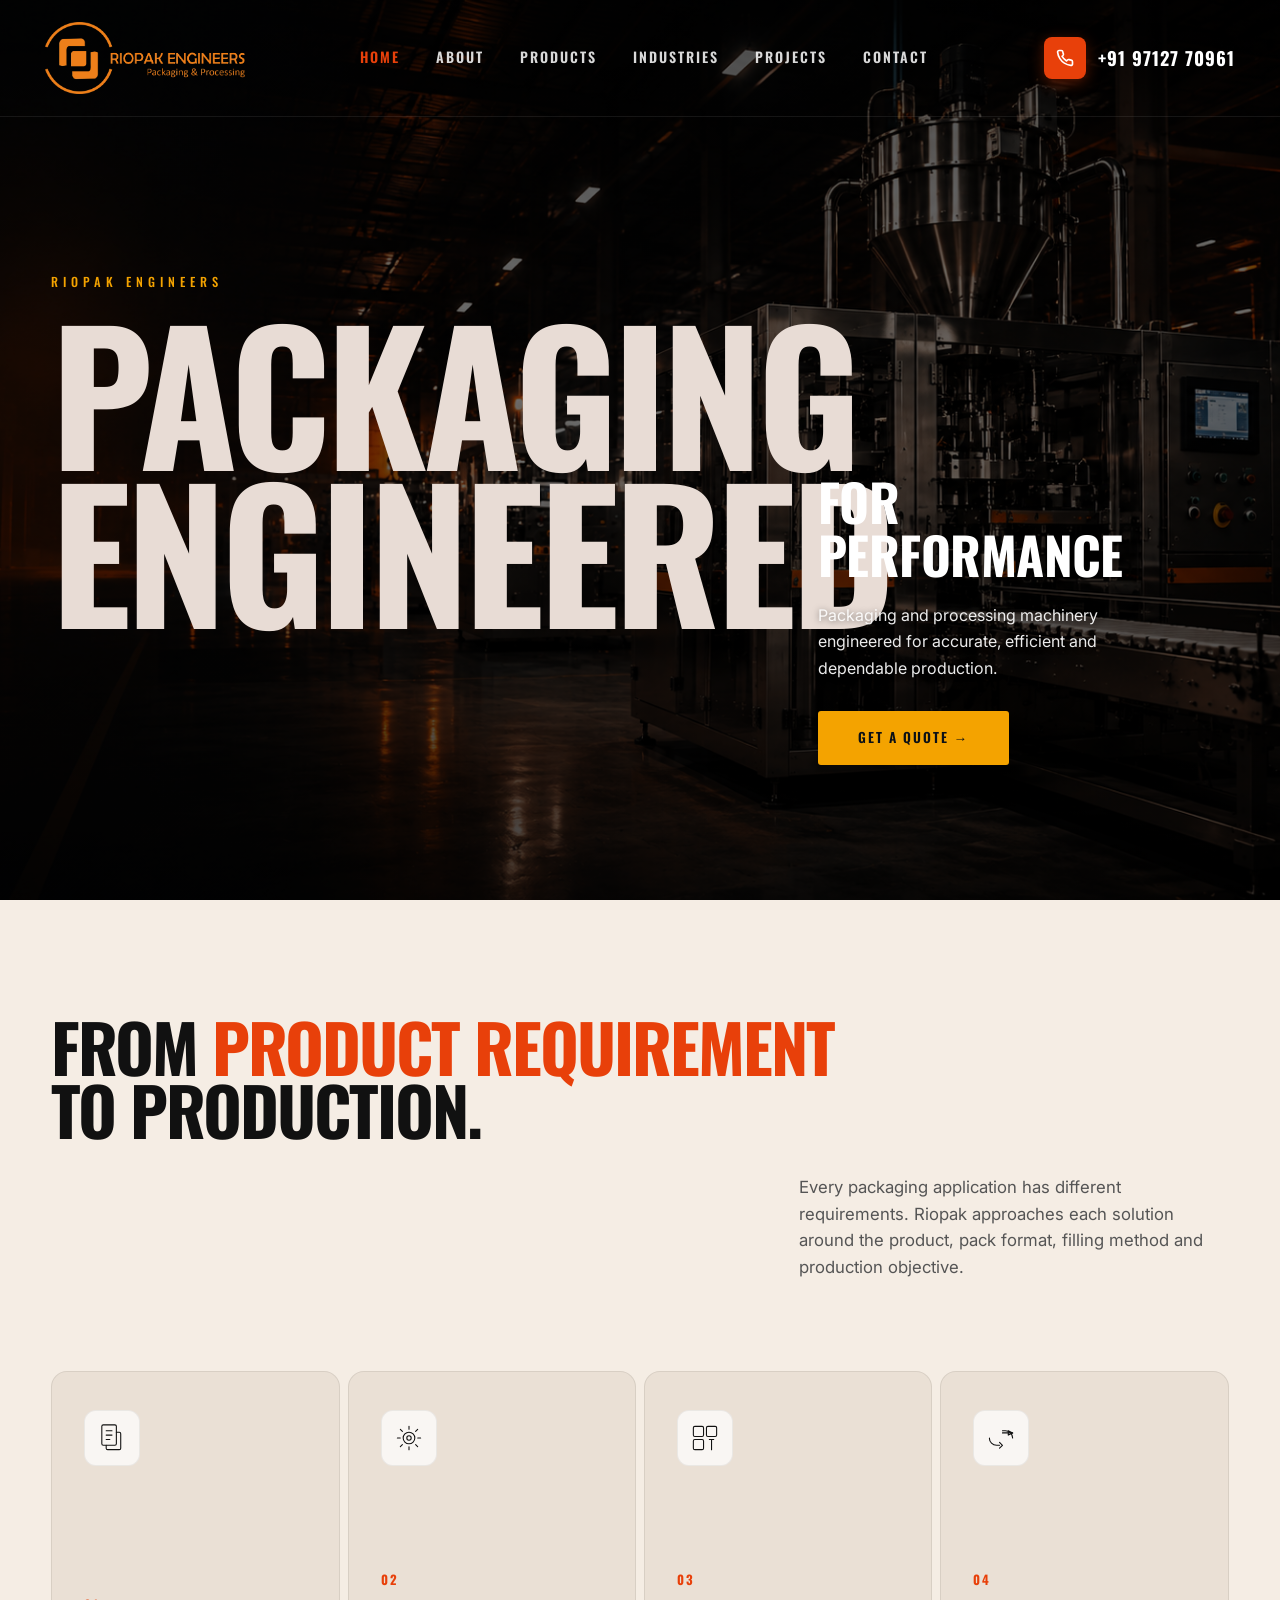
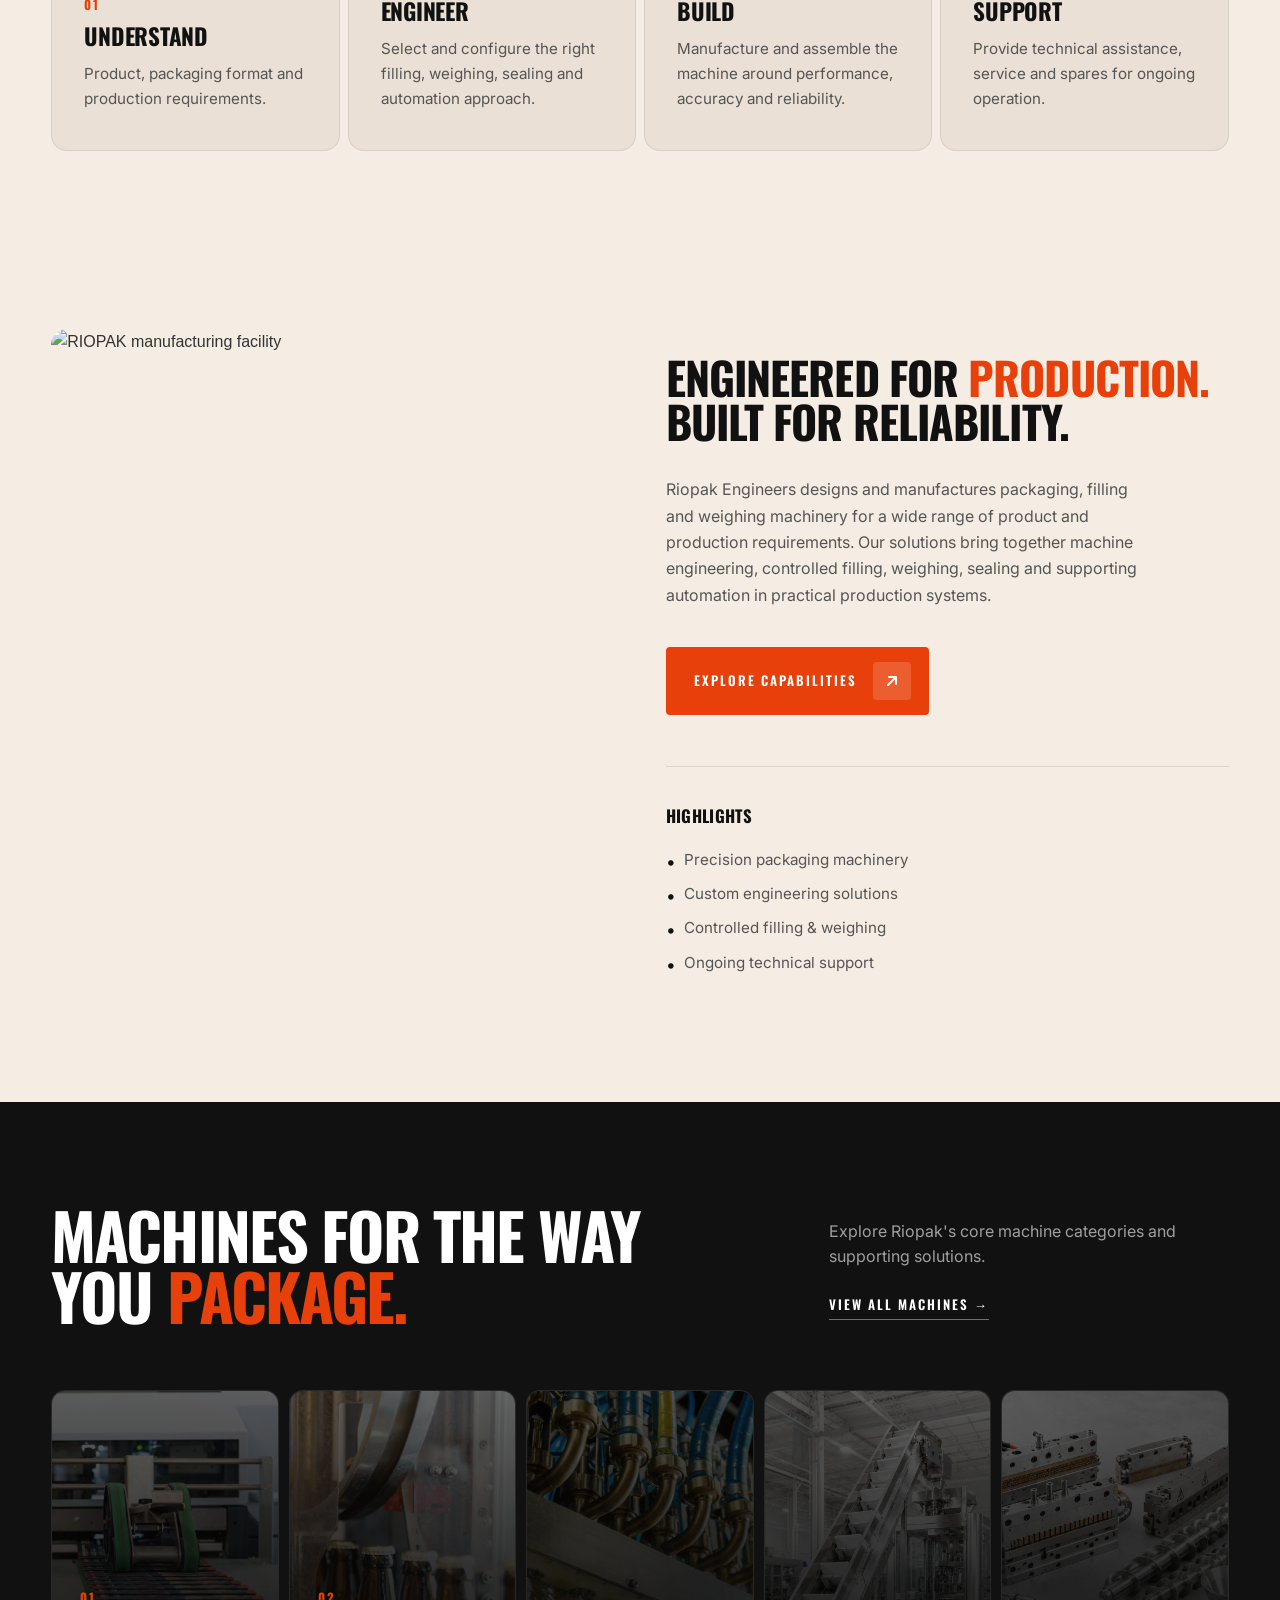
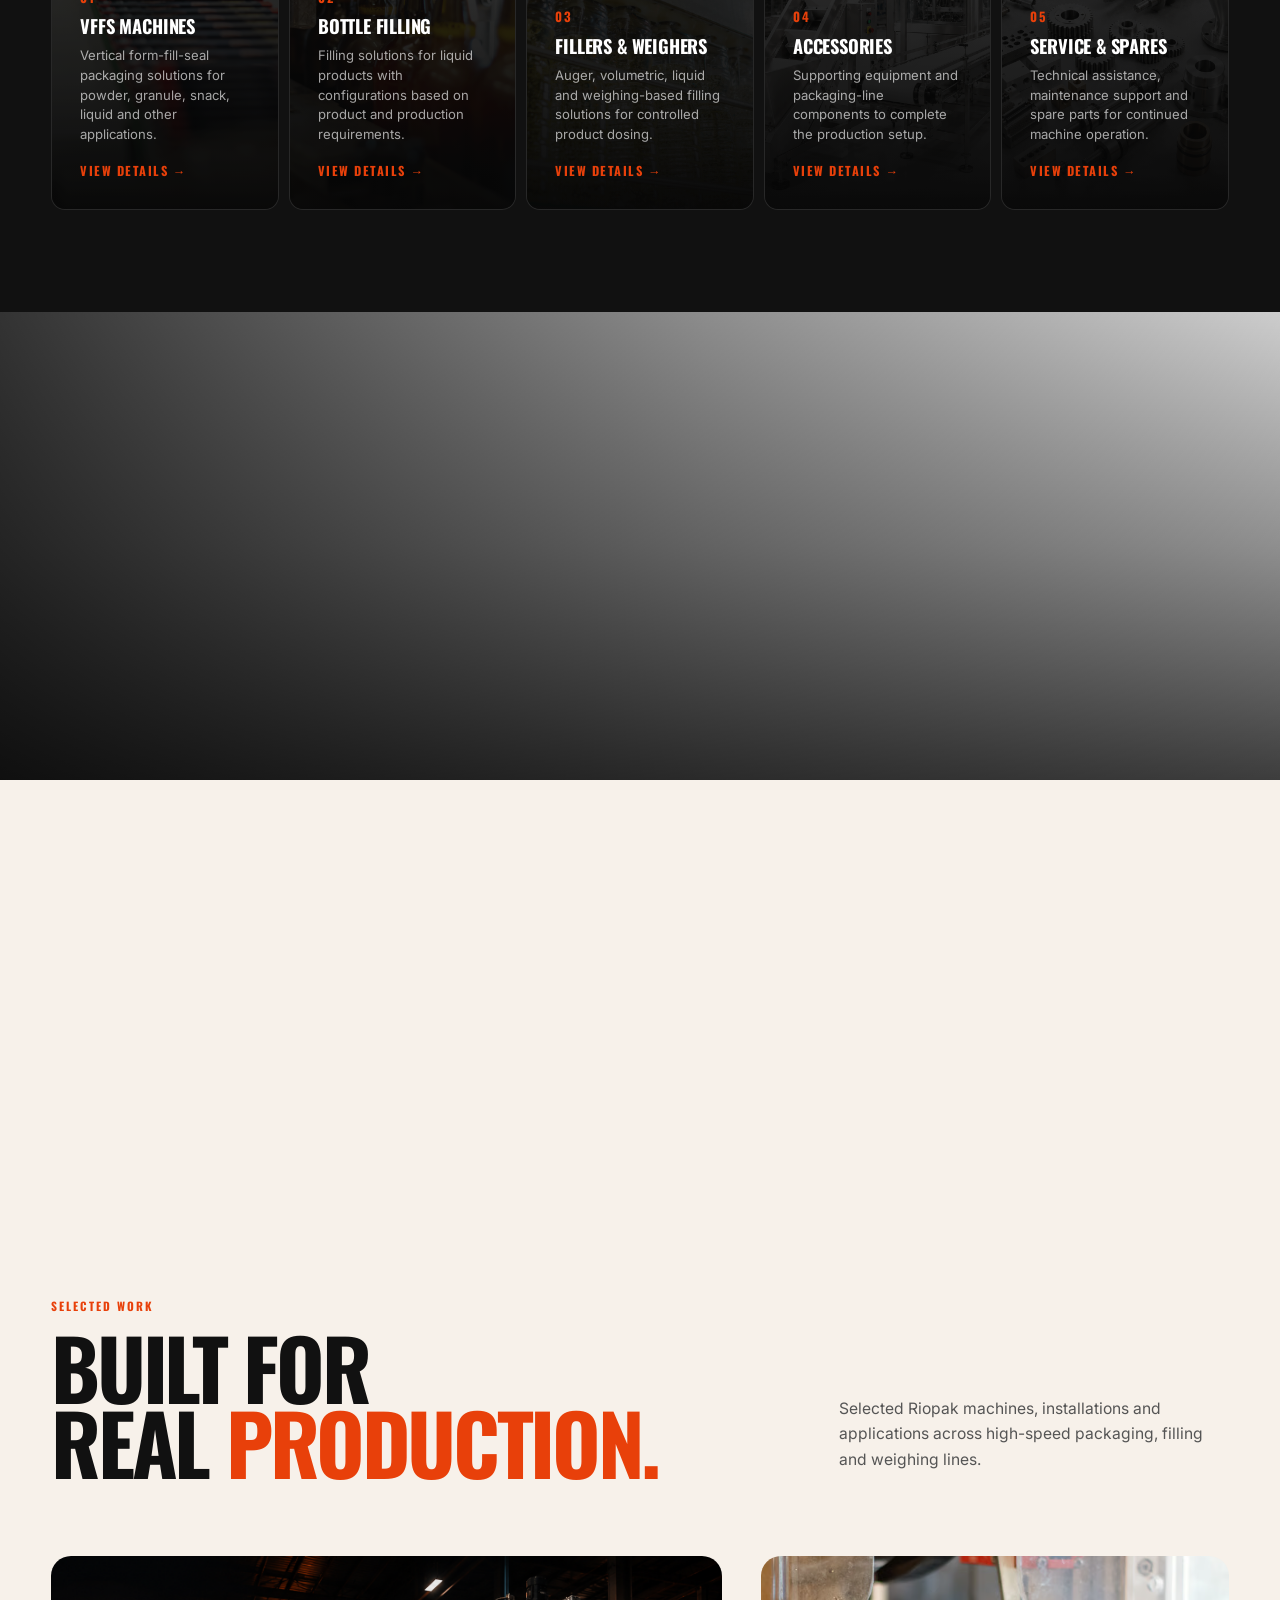
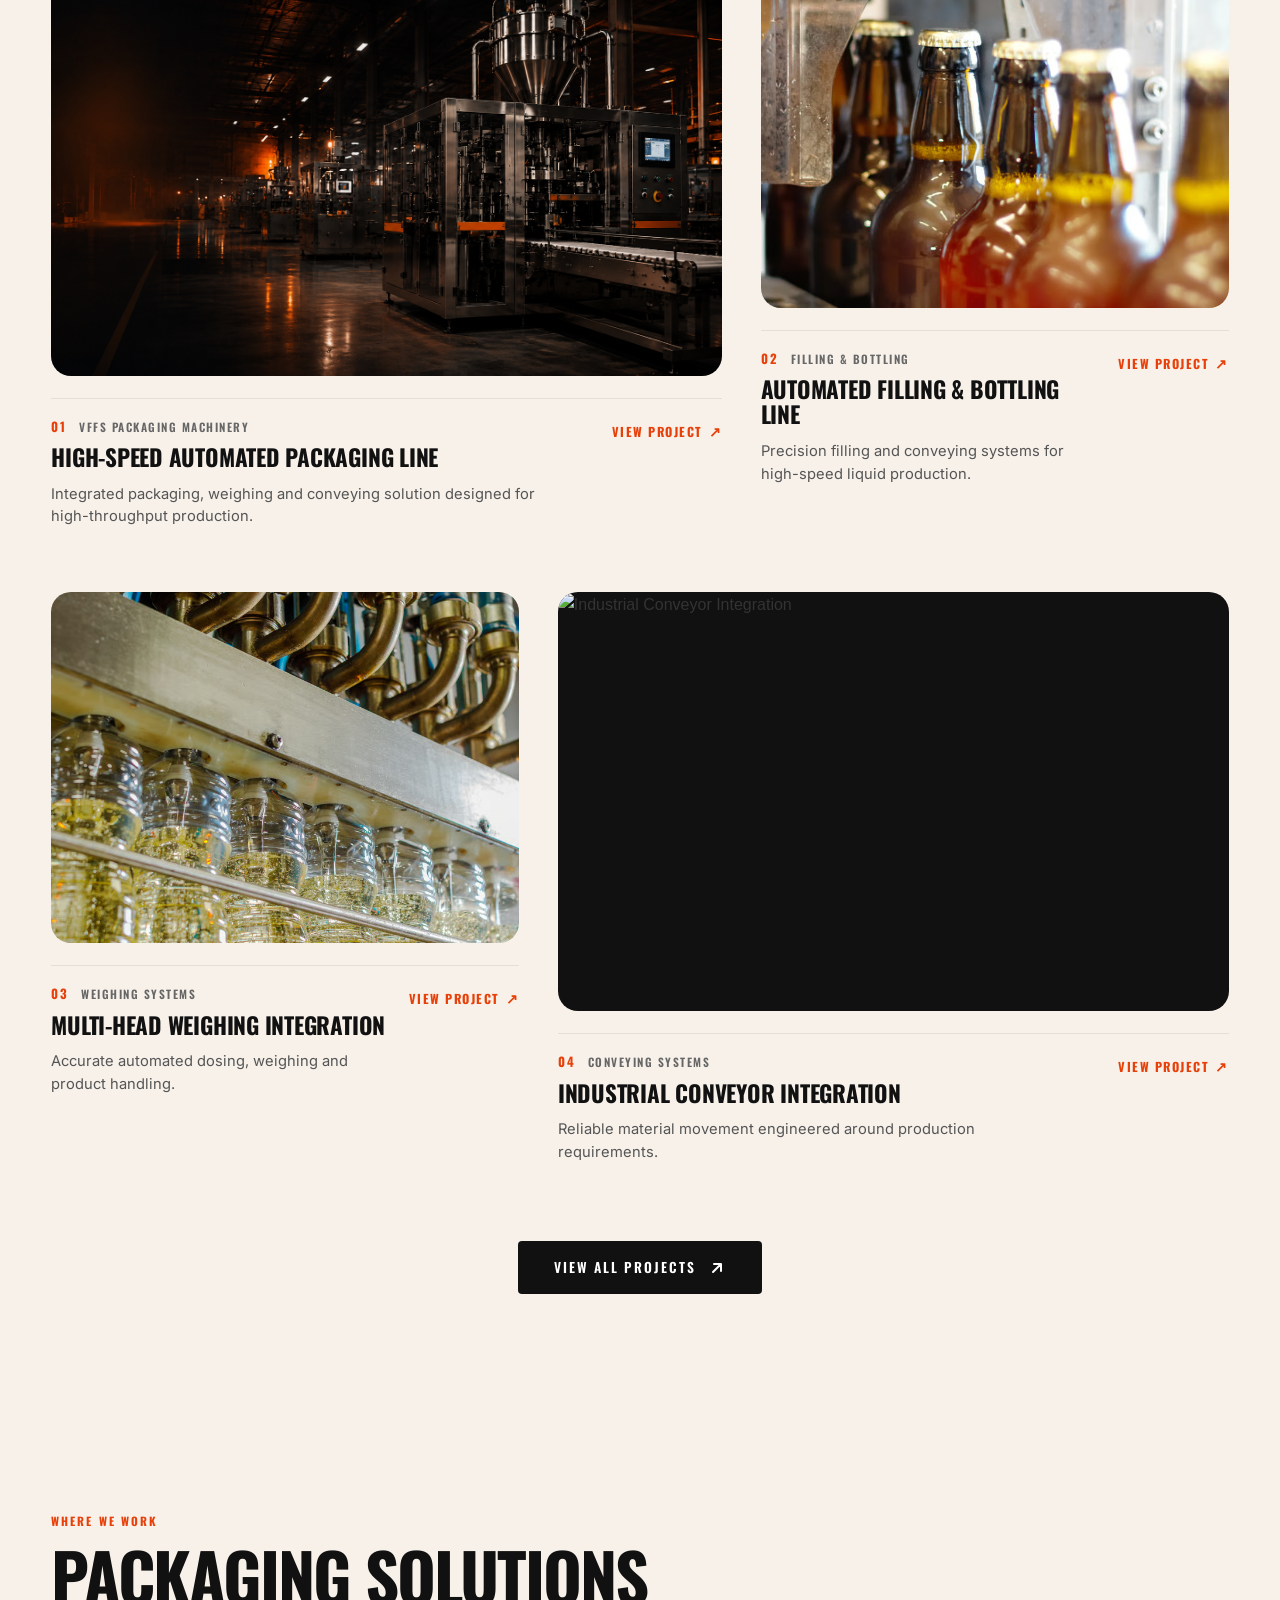
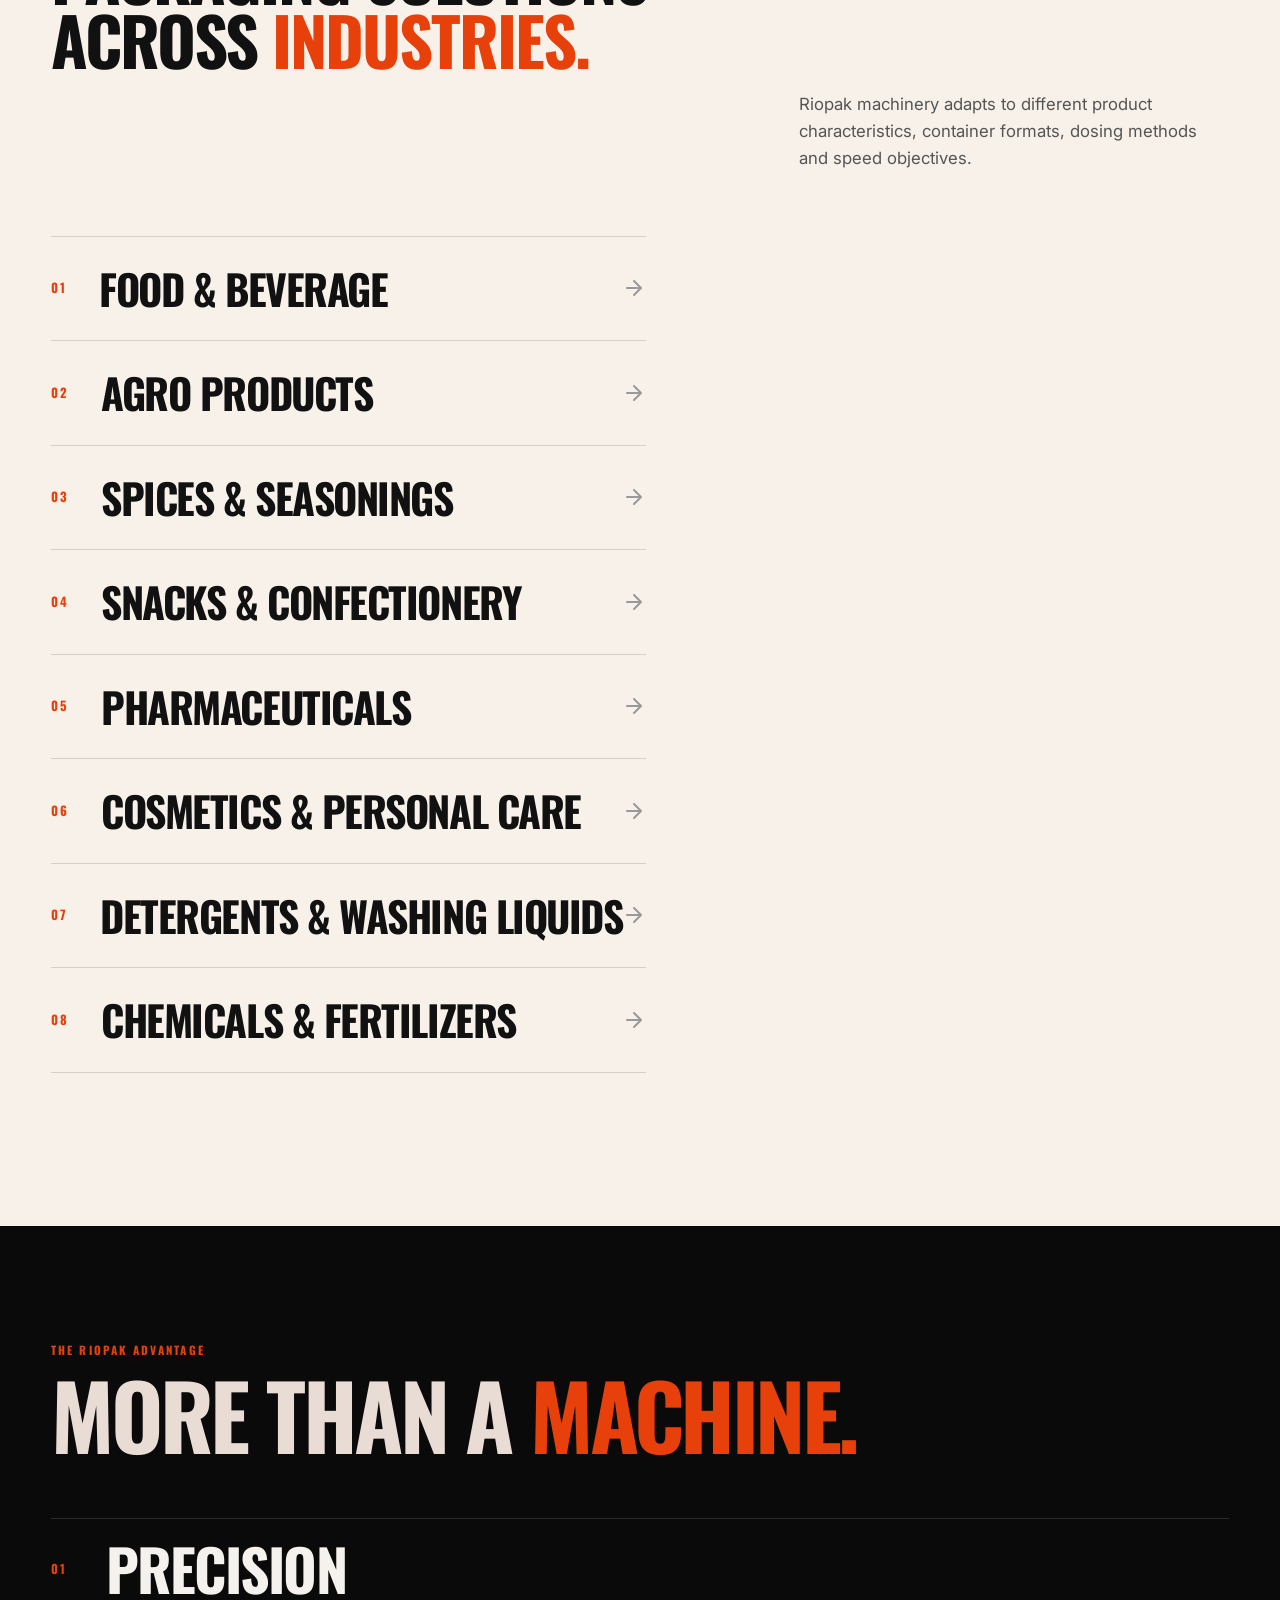
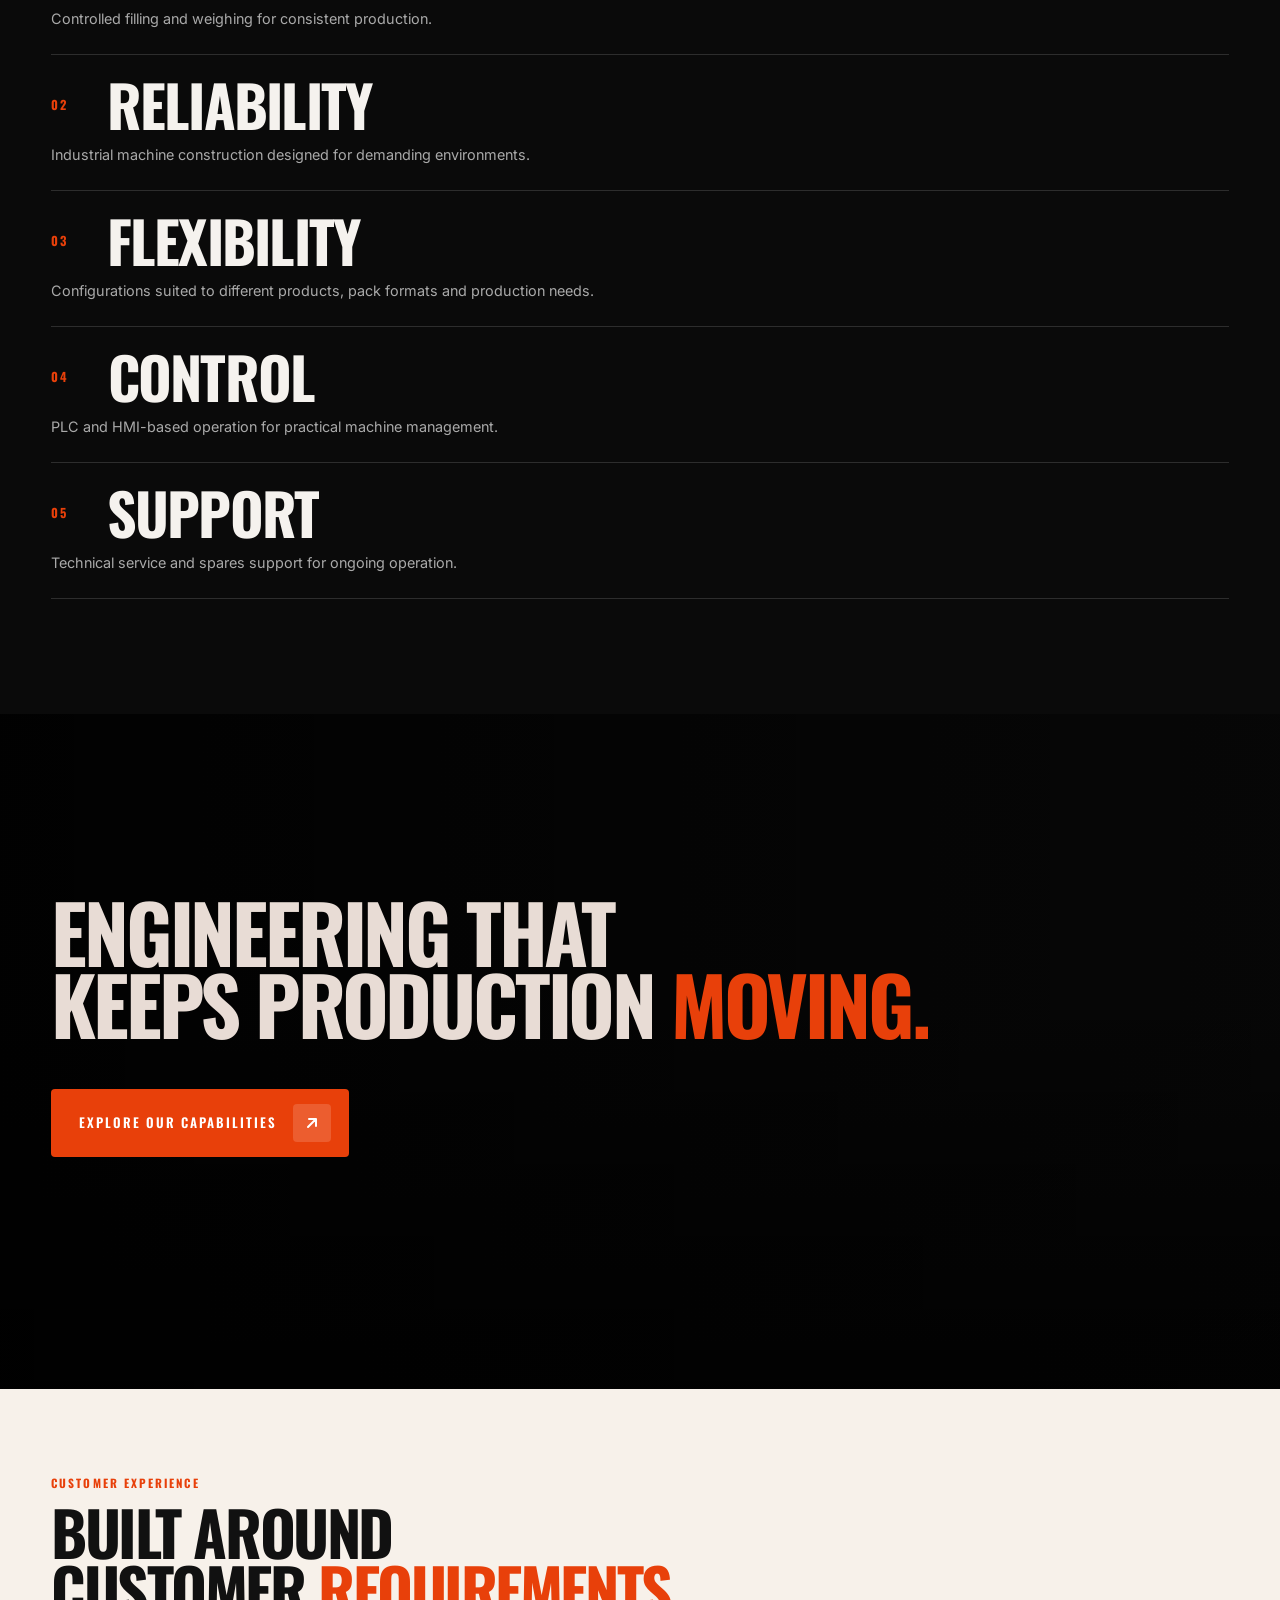
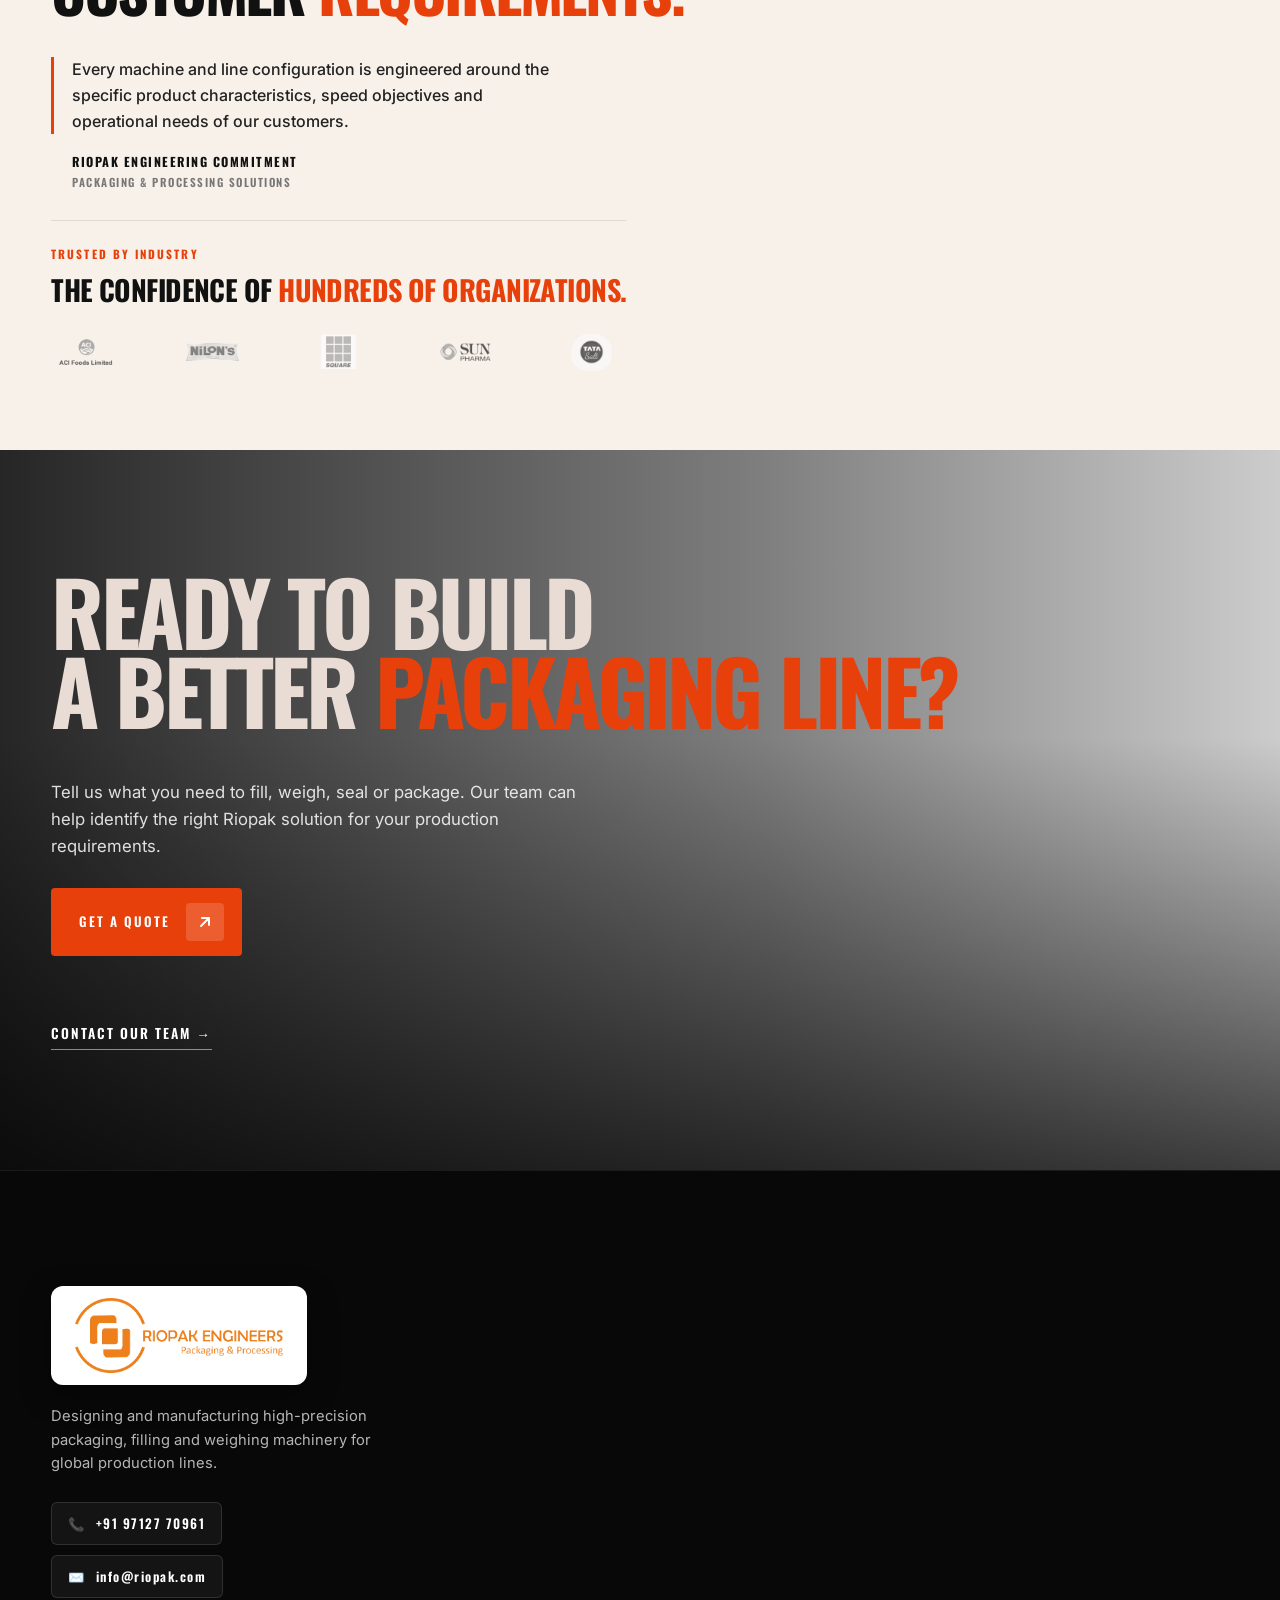
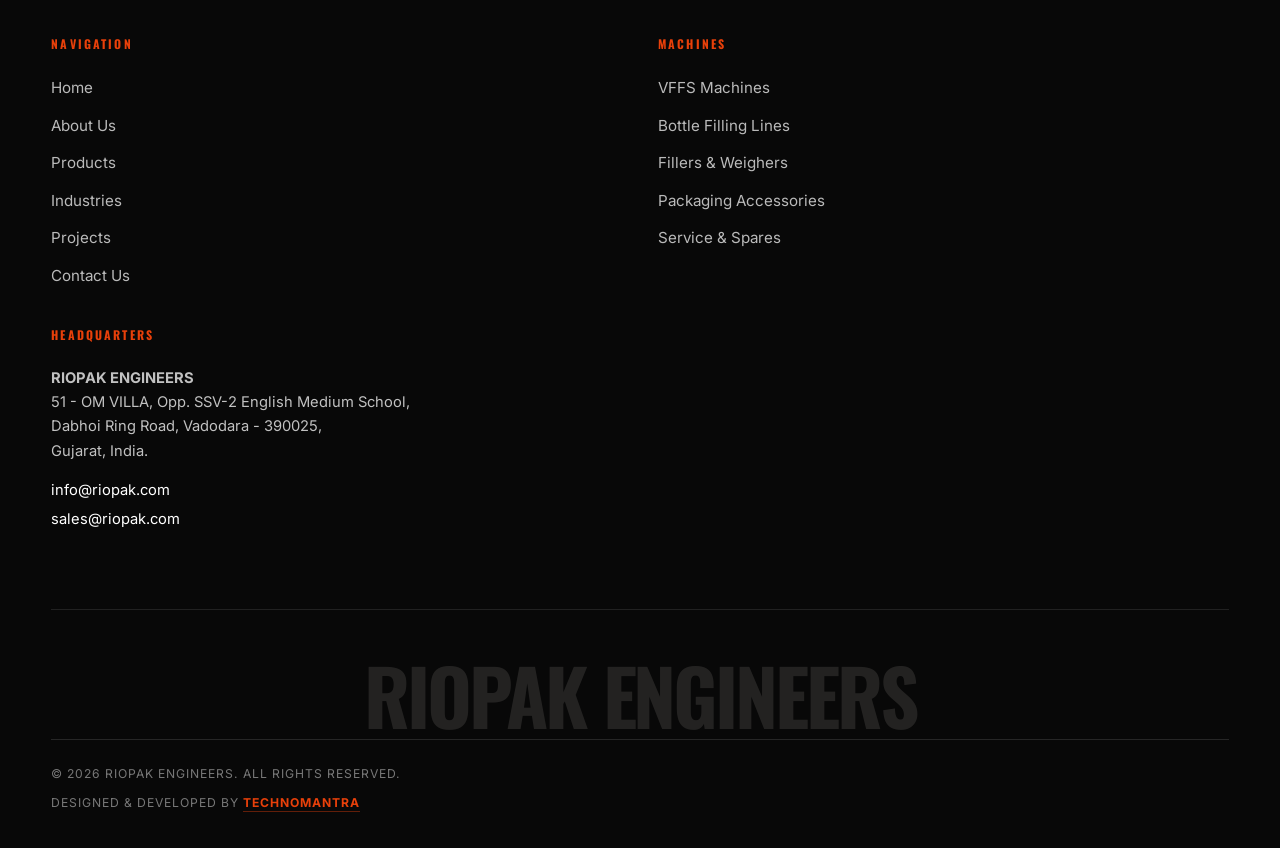
==== index.html @ cdbd28e4 "Redesign Section 11 into a compact 2-column editorial layout (Left: Headline, Right: Statement + Tru" ====
<!DOCTYPE html>
<html lang="en">
<head>
  <meta charset="UTF-8">
  <meta name="viewport" content="width=device-width, initial-scale=1.0">
  <title>Riopak Engineers | Packaging & Processing Machinery</title>
  <meta name="description" content="Riopak Engineers designs and manufactures packaging, filling and weighing machinery for accurate, efficient and reliable production across food, pharma, agro and industrial applications.">
  <link rel="icon" href="assets/logos/RIOPAK-ENGINEERS-LOGO.webp" type="image/webp">
  <link rel="preconnect" href="https://fonts.googleapis.com">
  <link rel="preconnect" href="https://fonts.gstatic.com" crossorigin>
  <link href="https://fonts.googleapis.com/css2?family=Oswald:wght@400;500;600;700&family=Inter:wght@400;500;600&display=swap" rel="stylesheet">
  <link rel="stylesheet" href="css/style.css">
  <link rel="stylesheet" href="css/animations.css">
  <link rel="stylesheet" href="css/responsive.css">
</head>
<body>

  <!-- Header -->
  <header class="site-header" id="siteHeader">
    <div class="header-container-fab">
      <a href="index.html" class="brand-fab">
        <img src="assets/logos/RIOPAK-ENGINEERS-LOGO.webp" alt="RIOPAK Engineers Logo" class="brand-logo-fab">
      </a>
      <nav class="main-nav-fab" id="mainNav" aria-label="Primary navigation">
        <ul>
          <li><a href="index.html" class="active">HOME</a></li>
          <li><a href="pages/about.html">ABOUT</a></li>
          <li><a href="pages/products.html">PRODUCTS</a></li>
          <li><a href="pages/industries.html">INDUSTRIES</a></li>
          <li><a href="pages/projects.html">PROJECTS</a></li>
          <li><a href="pages/contact.html">CONTACT</a></li>
        </ul>
      </nav>
      <div class="header-phone-fab">
        <a href="tel:+919712770961" class="phone-badge-link">
          <span class="phone-icon-box">
            <svg width="18" height="18" viewBox="0 0 24 24" fill="none" stroke="currentColor" stroke-width="2.2" stroke-linecap="round" stroke-linejoin="round"><path d="M22 16.92v3a2 2 0 0 1-2.18 2 19.79 19.79 0 0 1-8.63-3.07 19.5 19.5 0 0 1-6-6 19.79 19.79 0 0 1-3.07-8.67A2 2 0 0 1 4.11 2h3a2 2 0 0 1 2 1.72 12.84 12.84 0 0 0 .7 2.81 2 2 0 0 1-.45 2.11L8.09 9.91a16 16 0 0 0 6 6l1.27-1.27a2 2 0 0 1 2.11-.45 12.84 12.84 0 0 0 2.81.7A2 2 0 0 1 22 16.92z"/></svg>
          </span>
          <span class="phone-number-text">+91 97127 70961</span>
        </a>
      </div>
      <button class="nav-toggle" id="navToggle" aria-label="Toggle menu" aria-expanded="false">
        <span></span><span></span><span></span>
      </button>
    </div>
  </header>

  <!-- 01 — HERO -->
  <section class="hero" id="home">
    <div class="hero-bg" style="background-image: url('assets/images/hero/hero-section.png');"></div>
    <div class="hero-overlay"></div>
    <div class="hero-inner">
      <!-- Small label -->
      <span class="hero-label hero-anim" data-hero-delay="0">RIOPAK ENGINEERS</span>
      <!-- Giant heading -->
      <h1 class="hero-giant hero-anim" data-hero-delay="1">
        <span class="hero-giant-line">PACKAGING</span>
        <span class="hero-giant-line">ENGINEERED</span>
      </h1>
      <!-- Right-side secondary content block -->
      <div class="hero-secondary hero-anim" data-hero-delay="2">
        <h2 class="hero-secondary-heading">FOR<br>PERFORMANCE</h2>
        <p class="hero-secondary-text">Packaging and processing machinery engineered for accurate, efficient and dependable production.</p>
        <a href="pages/contact.html" class="btn btn-hero-cta">Get a Quote →</a>
      </div>
    </div>
  </section>

  <!-- 02 — PROCESS / HOW WE WORK -->
  <section class="process-section" id="process">
    <div class="process-container">
      <div class="process-head-row">
        <div class="process-head-left">
          <h2 class="process-heading reveal">FROM <span class="text-accent">PRODUCT REQUIREMENT</span><br>TO PRODUCTION.</h2>
        </div>
        <div class="process-head-right">
          <p class="process-subtitle reveal delay-1">Every packaging application has different requirements. Riopak approaches each solution around the product, pack format, filling method and production objective.</p>
        </div>
      </div>
      <div class="process-grid">
        <div class="process-card reveal">
          <div class="process-card-icon">
            <div class="process-card-icon-badge">
              <svg width="32" height="32" viewBox="0 0 44 44" fill="none" stroke="currentColor" stroke-width="1.8" stroke-linecap="round" stroke-linejoin="round"><rect x="8" y="4" width="20" height="28" rx="2"/><path d="M14 12h8M14 18h8M14 24h5"/><path d="M28 14h4a2 2 0 0 1 2 2v20a2 2 0 0 1-2 2H16a2 2 0 0 1-2-2v-4"/></svg>
            </div>
          </div>
          <div class="process-card-body">
            <span class="step-number">01</span>
            <h3>UNDERSTAND</h3>
            <p>Product, packaging format and production requirements.</p>
          </div>
        </div>
        <div class="process-card reveal delay-1">
          <div class="process-card-icon">
            <div class="process-card-icon-badge">
              <svg width="32" height="32" viewBox="0 0 44 44" fill="none" stroke="currentColor" stroke-width="1.8" stroke-linecap="round" stroke-linejoin="round"><path d="M22 6v4M22 34v4M6 22h4M34 22h4"/><circle cx="22" cy="22" r="8"/><circle cx="22" cy="22" r="3"/><path d="M10.1 10.1l2.8 2.8M31.1 31.1l2.8 2.8M10.1 33.9l2.8-2.8M31.1 12.9l2.8-2.8"/></svg>
            </div>
          </div>
          <div class="process-card-body">
            <span class="step-number">02</span>
            <h3>ENGINEER</h3>
            <p>Select and configure the right filling, weighing, sealing and automation approach.</p>
          </div>
        </div>
        <div class="process-card reveal delay-2">
          <div class="process-card-icon">
            <div class="process-card-icon-badge">
              <svg width="32" height="32" viewBox="0 0 44 44" fill="none" stroke="currentColor" stroke-width="1.8" stroke-linecap="round" stroke-linejoin="round"><rect x="6" y="6" width="14" height="14" rx="2"/><rect x="24" y="6" width="14" height="14" rx="2"/><rect x="6" y="24" width="14" height="14" rx="2"/><path d="M28 24h6M31 24v14"/></svg>
            </div>
          </div>
          <div class="process-card-body">
            <span class="step-number">03</span>
            <h3>BUILD</h3>
            <p>Manufacture and assemble the machine around performance, accuracy and reliability.</p>
          </div>
        </div>
        <div class="process-card reveal delay-3">
          <div class="process-card-icon">
            <div class="process-card-icon-badge">
              <svg width="32" height="32" viewBox="0 0 44 44" fill="none" stroke="currentColor" stroke-width="1.8" stroke-linecap="round" stroke-linejoin="round"><path d="M32 18l6-3-6-3v6z"/><path d="M38 15H24"/><path d="M6 22a10 10 0 0 0 10 10h4"/><path d="M20 36l4-4-4-4"/><path d="M38 22a10 10 0 0 0-10-10h-4"/></svg>
            </div>
          </div>
          <div class="process-card-body">
            <span class="step-number">04</span>
            <h3>SUPPORT</h3>
            <p>Provide technical assistance, service and spares for ongoing operation.</p>
          </div>
        </div>
      </div>
    </div>
  </section>

  <!-- 03 — ABOUT / CAPABILITY -->
  <section class="about-section" id="about">
    <div class="about-container">
      <div class="about-grid-fab">
        <div class="about-media-fab reveal">
          <img src="assets/images/about/about-main.jpg" alt="RIOPAK manufacturing facility" loading="lazy">
        </div>
        <div class="about-content-fab">
          <h2 class="about-heading reveal">ENGINEERED FOR <span class="text-accent">PRODUCTION.</span><br>BUILT FOR RELIABILITY.</h2>
          <p class="about-text reveal delay-1">Riopak Engineers designs and manufactures packaging, filling and weighing machinery for a wide range of product and production requirements. Our solutions bring together machine engineering, controlled filling, weighing, sealing and supporting automation in practical production systems.</p>
          <a href="pages/about.html" class="btn-fab-cta reveal delay-2">
            EXPLORE CAPABILITIES
            <span class="btn-fab-arrow">
              <svg width="18" height="18" viewBox="0 0 18 18" fill="none" stroke="currentColor" stroke-width="2" stroke-linecap="round" stroke-linejoin="round"><path d="M5 13L13 5M13 5H6M13 5v7"/></svg>
            </span>
          </a>
          <div class="about-highlights reveal delay-3">
            <h4 class="highlights-label">HIGHLIGHTS</h4>
            <ul class="highlights-list">
              <li>Precision packaging machinery</li>
              <li>Custom engineering solutions</li>
              <li>Controlled filling & weighing</li>
              <li>Ongoing technical support</li>
            </ul>
          </div>
        </div>
      </div>
    </div>
  </section>

  <!-- 04 — PRODUCT / SERVICES GRID -->
  <section class="products-section" id="products">
    <div class="products-container">
      <div class="products-head-row">
        <div class="products-head-left">
          <h2 class="products-heading reveal">MACHINES FOR THE WAY<br>YOU <span class="text-accent-light">PACKAGE.</span></h2>
        </div>
        <div class="products-head-right">
          <p class="products-subtitle reveal delay-1">Explore Riopak's core machine categories and supporting solutions.</p>
          <a href="pages/products.html" class="btn-products-all reveal delay-2">VIEW ALL MACHINES →</a>
        </div>
      </div>
      <div class="products-grid-fab">
        <article class="product-card-fab reveal">
          <div class="product-card-media" style="background-image: url('assets/images/products/VFFS MACHINES.avif');">
            <div class="product-card-overlay"></div>
          </div>
          <div class="product-card-info">
            <span class="product-num">01</span>
            <h3>VFFS MACHINES</h3>
            <p>Vertical form-fill-seal packaging solutions for powder, granule, snack, liquid and other applications.</p>
            <a href="products/vffs-machines.html" class="product-link">VIEW DETAILS →</a>
          </div>
        </article>

        <article class="product-card-fab reveal delay-1">
          <div class="product-card-media" style="background-image: url('assets/images/products/BOTTLE FILLING.avif');">
            <div class="product-card-overlay"></div>
          </div>
          <div class="product-card-info">
            <span class="product-num">02</span>
            <h3>BOTTLE FILLING</h3>
            <p>Filling solutions for liquid products with configurations based on product and production requirements.</p>
            <a href="products/bottle-filling.html" class="product-link">VIEW DETAILS →</a>
          </div>
        </article>

        <article class="product-card-fab reveal delay-2">
          <div class="product-card-media" style="background-image: url('assets/images/products/FILLERS & WEIGHERSA.avif');">
            <div class="product-card-overlay"></div>
          </div>
          <div class="product-card-info">
            <span class="product-num">03</span>
            <h3>FILLERS & WEIGHERS</h3>
            <p>Auger, volumetric, liquid and weighing-based filling solutions for controlled product dosing.</p>
            <a href="products/fillers-weighers.html" class="product-link">VIEW DETAILS →</a>
          </div>
        </article>

        <article class="product-card-fab reveal delay-3">
          <div class="product-card-media" style="background-image: url('assets/images/products/ACCESSORIES.png');">
            <div class="product-card-overlay"></div>
          </div>
          <div class="product-card-info">
            <span class="product-num">04</span>
            <h3>ACCESSORIES</h3>
            <p>Supporting equipment and packaging-line components to complete the production setup.</p>
            <a href="products/accessories.html" class="product-link">VIEW DETAILS →</a>
          </div>
        </article>

        <article class="product-card-fab reveal delay-4">
          <div class="product-card-media" style="background-image: url('assets/images/products/SERVICE & SPARES.png');">
            <div class="product-card-overlay"></div>
          </div>
          <div class="product-card-info">
            <span class="product-num">05</span>
            <h3>SERVICE & SPARES</h3>
            <p>Technical assistance, maintenance support and spare parts for continued machine operation.</p>
            <a href="products/service-spares.html" class="product-link">VIEW DETAILS →</a>
          </div>
        </article>
      </div>
    </div>
  </section>

  <!-- 05 — LARGE VISUAL / ENGINEERING STATEMENT -->
  <section class="statement-banner" id="statement">
    <div class="statement-overlay-fab"></div>
    <div class="statement-heading-wrap">
      <h2 class="statement-giant reveal"><span class="text-accent">PRECISION</span><br>IN EVERY PACK.</h2>
    </div>
    <div class="statement-copy-wrap">
      <p class="statement-copy reveal delay-2">From accurate dosing and weighing to dependable forming, filling and sealing, every machine is designed around consistent production performance.</p>
    </div>
  </section>

  <!-- 06 — PROOF / STATISTICS -->
  <section class="stats-section" id="stats">
    <div class="stats-container">
      <p class="stats-label reveal">RIOPAK BY THE NUMBERS</p>
      <div class="stats-grid">
        <div class="stat reveal">
          <span class="stat-number" data-count="15">15<span class="stat-plus">+</span></span>
          <span class="stat-label">YEARS OF EXPERIENCE</span>
        </div>
        <div class="stat reveal delay-1">
          <span class="stat-number" data-count="500">500<span class="stat-plus">+</span></span>
          <span class="stat-label">MACHINES / INSTALLATIONS</span>
        </div>
        <div class="stat reveal delay-2">
          <span class="stat-number" data-count="300">300<span class="stat-plus">+</span></span>
          <span class="stat-label">CUSTOMERS</span>
        </div>
        <div class="stat reveal delay-3">
          <span class="stat-number" data-count="8">8<span class="stat-plus">+</span></span>
          <span class="stat-label">APPLICATIONS / MARKETS</span>
        </div>
      </div>
    </div>
  </section>

  <!-- 07 — FEATURED PROJECTS / MACHINES -->
  <section class="projects-section" id="projects">
    <div class="projects-container">
      <div class="projects-head-row">
        <div class="projects-head-left">
          <p class="projects-tagline reveal">SELECTED WORK</p>
          <h2 class="projects-heading reveal delay-1">BUILT FOR<br>REAL <span class="text-accent">PRODUCTION.</span></h2>
        </div>
        <div class="projects-head-right">
          <p class="projects-subtitle reveal delay-2">Selected Riopak machines, installations and applications across high-speed packaging, filling and weighing lines.</p>
        </div>
      </div>

      <div class="projects-grid-editorial">
        <!-- Project 01: Featured Large Card (65% width) -->
        <article class="project-card-editorial project-col-7 reveal">
          <a href="pages/projects.html" class="project-card-link">
            <div class="project-photo-frame">
              <img src="assets/images/hero/hero-section.png" alt="High-Speed Automated Packaging Line" loading="lazy">
            </div>
            <div class="project-info-row">
              <div class="project-info-left">
                <div class="project-meta-tags">
                  <span class="project-num">01</span>
                  <span class="project-cat">VFFS PACKAGING MACHINERY</span>
                </div>
                <h3 class="project-title">High-Speed Automated Packaging Line</h3>
                <p class="project-desc">Integrated packaging, weighing and conveying solution designed for high-throughput production.</p>
              </div>
              <div class="project-info-right">
                <span class="project-action-link">VIEW PROJECT <span class="arrow-symbol">↗</span></span>
              </div>
            </div>
          </a>
        </article>

        <!-- Project 02: Secondary Narrow Card (35% width) -->
        <article class="project-card-editorial project-col-5 reveal delay-1">
          <a href="pages/projects.html" class="project-card-link">
            <div class="project-photo-frame">
              <img src="assets/images/products/BOTTLE FILLING.avif" alt="Automated Filling & Bottling Line" loading="lazy">
            </div>
            <div class="project-info-row">
              <div class="project-info-left">
                <div class="project-meta-tags">
                  <span class="project-num">02</span>
                  <span class="project-cat">FILLING & BOTTLING</span>
                </div>
                <h3 class="project-title">Automated Filling & Bottling Line</h3>
                <p class="project-desc">Precision filling and conveying systems for high-speed liquid production.</p>
              </div>
              <div class="project-info-right">
                <span class="project-action-link">VIEW PROJECT <span class="arrow-symbol">↗</span></span>
              </div>
            </div>
          </a>
        </article>

        <!-- Project 03: Secondary Narrow Card (35% width) -->
        <article class="project-card-editorial project-col-5 reveal delay-2">
          <a href="pages/projects.html" class="project-card-link">
            <div class="project-photo-frame">
              <img src="assets/images/products/FILLERS & WEIGHERSA.avif" alt="Multi-Head Weighing Integration" loading="lazy">
            </div>
            <div class="project-info-row">
              <div class="project-info-left">
                <div class="project-meta-tags">
                  <span class="project-num">03</span>
                  <span class="project-cat">WEIGHING SYSTEMS</span>
                </div>
                <h3 class="project-title">Multi-Head Weighing Integration</h3>
                <p class="project-desc">Accurate automated dosing, weighing and product handling.</p>
              </div>
              <div class="project-info-right">
                <span class="project-action-link">VIEW PROJECT <span class="arrow-symbol">↗</span></span>
              </div>
            </div>
          </a>
        </article>

        <!-- Project 04: Featured Large Card (65% width) -->
        <article class="project-card-editorial project-col-7 reveal delay-3">
          <a href="pages/projects.html" class="project-card-link">
            <div class="project-photo-frame">
              <img src="assets/images/about/about-main.jpg" alt="Industrial Conveyor Integration" loading="lazy">
            </div>
            <div class="project-info-row">
              <div class="project-info-left">
                <div class="project-meta-tags">
                  <span class="project-num">04</span>
                  <span class="project-cat">CONVEYING SYSTEMS</span>
                </div>
                <h3 class="project-title">Industrial Conveyor Integration</h3>
                <p class="project-desc">Reliable material movement engineered around production requirements.</p>
              </div>
              <div class="project-info-right">
                <span class="project-action-link">VIEW PROJECT <span class="arrow-symbol">↗</span></span>
              </div>
            </div>
          </a>
        </article>
      </div>

      <div class="projects-cta-wrap reveal delay-4">
        <a href="pages/projects.html" class="btn-projects-cta">
          VIEW ALL PROJECTS
          <svg width="18" height="18" viewBox="0 0 18 18" fill="none" stroke="currentColor" stroke-width="2" stroke-linecap="round" stroke-linejoin="round"><path d="M5 13L13 5M13 5H6M13 5v7"/></svg>
        </a>
      </div>
    </div>
  </section>

  <!-- 08 — INDUSTRIES -->
  <section class="industries-section" id="industries">
    <div class="industries-container">
      <div class="industries-head-row">
        <div class="industries-head-left">
          <p class="industries-tagline reveal">WHERE WE WORK</p>
          <h2 class="industries-heading reveal delay-1">PACKAGING SOLUTIONS<br>ACROSS <span class="text-accent">INDUSTRIES.</span></h2>
        </div>
        <div class="industries-head-right">
          <p class="industries-subtitle reveal delay-2">Riopak machinery adapts to different product characteristics, container formats, dosing methods and speed objectives.</p>
        </div>
      </div>

      <div class="industries-list-wrap">
        <div class="industries-list">
          <div class="industry-row reveal" data-img="assets/images/industries/food.jpg">
            <div class="ind-left">
              <span class="ind-num">01</span>
              <h3 class="ind-name">FOOD & BEVERAGE</h3>
            </div>
            <div class="ind-mobile-img"><img src="assets/images/industries/food.jpg" alt="Food & Beverage" loading="lazy"></div>
            <div class="ind-arrow">
              <svg width="24" height="24" viewBox="0 0 24 24" fill="none" stroke="currentColor" stroke-width="2" stroke-linecap="round" stroke-linejoin="round"><path d="M5 12h14M12 5l7 7-7 7"/></svg>
            </div>
          </div>

          <div class="industry-row reveal delay-1" data-img="assets/images/industries/agro.jpg">
            <div class="ind-left">
              <span class="ind-num">02</span>
              <h3 class="ind-name">AGRO PRODUCTS</h3>
            </div>
            <div class="ind-mobile-img"><img src="assets/images/industries/agro.jpg" alt="Agro Products" loading="lazy"></div>
            <div class="ind-arrow">
              <svg width="24" height="24" viewBox="0 0 24 24" fill="none" stroke="currentColor" stroke-width="2" stroke-linecap="round" stroke-linejoin="round"><path d="M5 12h14M12 5l7 7-7 7"/></svg>
            </div>
          </div>

          <div class="industry-row reveal delay-2" data-img="assets/images/industries/spices.jpg">
            <div class="ind-left">
              <span class="ind-num">03</span>
              <h3 class="ind-name">SPICES & SEASONINGS</h3>
            </div>
            <div class="ind-mobile-img"><img src="assets/images/industries/spices.jpg" alt="Spices & Seasonings" loading="lazy"></div>
            <div class="ind-arrow">
              <svg width="24" height="24" viewBox="0 0 24 24" fill="none" stroke="currentColor" stroke-width="2" stroke-linecap="round" stroke-linejoin="round"><path d="M5 12h14M12 5l7 7-7 7"/></svg>
            </div>
          </div>

          <div class="industry-row reveal delay-3" data-img="assets/images/industries/snacks.jpg">
            <div class="ind-left">
              <span class="ind-num">04</span>
              <h3 class="ind-name">SNACKS & CONFECTIONERY</h3>
            </div>
            <div class="ind-mobile-img"><img src="assets/images/industries/snacks.jpg" alt="Snacks & Confectionery" loading="lazy"></div>
            <div class="ind-arrow">
              <svg width="24" height="24" viewBox="0 0 24 24" fill="none" stroke="currentColor" stroke-width="2" stroke-linecap="round" stroke-linejoin="round"><path d="M5 12h14M12 5l7 7-7 7"/></svg>
            </div>
          </div>

          <div class="industry-row reveal" data-img="assets/images/industries/pharma.jpg">
            <div class="ind-left">
              <span class="ind-num">05</span>
              <h3 class="ind-name">PHARMACEUTICALS</h3>
            </div>
            <div class="ind-mobile-img"><img src="assets/images/industries/pharma.jpg" alt="Pharmaceuticals" loading="lazy"></div>
            <div class="ind-arrow">
              <svg width="24" height="24" viewBox="0 0 24 24" fill="none" stroke="currentColor" stroke-width="2" stroke-linecap="round" stroke-linejoin="round"><path d="M5 12h14M12 5l7 7-7 7"/></svg>
            </div>
          </div>

          <div class="industry-row reveal delay-1" data-img="assets/images/industries/cosmetics.jpg">
            <div class="ind-left">
              <span class="ind-num">06</span>
              <h3 class="ind-name">COSMETICS & PERSONAL CARE</h3>
            </div>
            <div class="ind-mobile-img"><img src="assets/images/industries/cosmetics.jpg" alt="Cosmetics & Personal Care" loading="lazy"></div>
            <div class="ind-arrow">
              <svg width="24" height="24" viewBox="0 0 24 24" fill="none" stroke="currentColor" stroke-width="2" stroke-linecap="round" stroke-linejoin="round"><path d="M5 12h14M12 5l7 7-7 7"/></svg>
            </div>
          </div>

          <div class="industry-row reveal delay-2" data-img="assets/images/industries/detergents.jpg">
            <div class="ind-left">
              <span class="ind-num">07</span>
              <h3 class="ind-name">DETERGENTS & WASHING LIQUIDS</h3>
            </div>
            <div class="ind-mobile-img"><img src="assets/images/industries/detergents.jpg" alt="Detergents & Washing Liquids" loading="lazy"></div>
            <div class="ind-arrow">
              <svg width="24" height="24" viewBox="0 0 24 24" fill="none" stroke="currentColor" stroke-width="2" stroke-linecap="round" stroke-linejoin="round"><path d="M5 12h14M12 5l7 7-7 7"/></svg>
            </div>
          </div>

          <div class="industry-row reveal delay-3" data-img="assets/images/industries/chemicals.jpg">
            <div class="ind-left">
              <span class="ind-num">08</span>
              <h3 class="ind-name">CHEMICALS & FERTILIZERS</h3>
            </div>
            <div class="ind-mobile-img"><img src="assets/images/industries/chemicals.jpg" alt="Chemicals & Fertilizers" loading="lazy"></div>
            <div class="ind-arrow">
              <svg width="24" height="24" viewBox="0 0 24 24" fill="none" stroke="currentColor" stroke-width="2" stroke-linecap="round" stroke-linejoin="round"><path d="M5 12h14M12 5l7 7-7 7"/></svg>
            </div>
          </div>
        </div>

        <!-- Floating Preview Image for Desktop -->
        <div class="industry-preview-floating">
          <img src="assets/images/industries/food.jpg" alt="Industry preview" id="indPreviewImg">
          <div class="preview-overlay"></div>
        </div>
      </div>
    </div>
  </section>

  <!-- 09 — WHY RIOPAK / ADVANTAGE -->
  <section class="why-section" id="advantage">
    <div class="why-container">
      <div class="why-head-row">
        <div class="why-head-left">
          <p class="why-tagline reveal">THE RIOPAK ADVANTAGE</p>
          <h2 class="why-heading reveal delay-1">MORE THAN A <span class="text-accent-light">MACHINE.</span></h2>
        </div>
      </div>

      <div class="why-list">
        <div class="why-row reveal">
          <div class="why-row-left">
            <span class="why-num">01</span>
            <h3 class="why-title">PRECISION</h3>
          </div>
          <div class="why-row-right">
            <p class="why-desc">Controlled filling and weighing for consistent production.</p>
          </div>
        </div>

        <div class="why-row reveal delay-1">
          <div class="why-row-left">
            <span class="why-num">02</span>
            <h3 class="why-title">RELIABILITY</h3>
          </div>
          <div class="why-row-right">
            <p class="why-desc">Industrial machine construction designed for demanding environments.</p>
          </div>
        </div>

        <div class="why-row reveal delay-2">
          <div class="why-row-left">
            <span class="why-num">03</span>
            <h3 class="why-title">FLEXIBILITY</h3>
          </div>
          <div class="why-row-right">
            <p class="why-desc">Configurations suited to different products, pack formats and production needs.</p>
          </div>
        </div>

        <div class="why-row reveal delay-3">
          <div class="why-row-left">
            <span class="why-num">04</span>
            <h3 class="why-title">CONTROL</h3>
          </div>
          <div class="why-row-right">
            <p class="why-desc">PLC and HMI-based operation for practical machine management.</p>
          </div>
        </div>

        <div class="why-row reveal delay-4">
          <div class="why-row-left">
            <span class="why-num">05</span>
            <h3 class="why-title">SUPPORT</h3>
          </div>
          <div class="why-row-right">
            <p class="why-desc">Technical service and spares support for ongoing operation.</p>
          </div>
        </div>
      </div>
    </div>
  </section>

  <!-- 10 — CINEMATIC MACHINE / VIDEO SECTION -->
  <section class="video-banner" id="cinematic-banner">
    <video class="video-bg-media" autoplay loop muted playsinline preload="auto">
      <source src="assets/videos/ENGINEERING THAT KEEPS PRODUCTION MOVING.mp4" type="video/mp4">
    </video>
    <div class="video-overlay-fab"></div>
    <div class="video-container">
      <h2 class="video-giant reveal">ENGINEERING THAT<br>KEEPS PRODUCTION <span class="text-accent-light">MOVING.</span></h2>
      <a href="pages/about.html" class="btn-fab-cta reveal delay-2">
        EXPLORE OUR CAPABILITIES
        <span class="btn-fab-arrow">
          <svg width="18" height="18" viewBox="0 0 18 18" fill="none" stroke="currentColor" stroke-width="2" stroke-linecap="round" stroke-linejoin="round"><path d="M5 13L13 5M13 5H6M13 5v7"/></svg>
        </span>
      </a>
    </div>
  </section>

  <!-- 11 — CUSTOMER EXPERIENCE & TRUST (COMPACT EDITORIAL LAYOUT) -->
  <section class="testimonial-section" id="experience">
    <div class="testimonial-container">
      <div class="exp-two-col-grid">
        <!-- LEFT COLUMN: MAIN HEADLINE -->
        <div class="exp-left-col">
          <p class="testimonial-tagline reveal">CUSTOMER EXPERIENCE</p>
          <h2 class="testimonial-heading reveal delay-1">BUILT AROUND<br>CUSTOMER <span class="text-accent">REQUIREMENTS.</span></h2>
        </div>

        <!-- RIGHT COLUMN: ENGINEERING STATEMENT + INTEGRATED TRUST & LOGOS -->
        <div class="exp-right-col">
          <!-- TOP: ENGINEERING STATEMENT -->
          <div class="exp-statement-block reveal delay-2">
            <p class="exp-philosophy-text">Every machine and line configuration is engineered around the specific product characteristics, speed objectives and operational needs of our customers.</p>
            <div class="exp-commitment-badge">
              <span class="author-title">RIOPAK ENGINEERING COMMITMENT</span>
              <span class="author-sub">PACKAGING & PROCESSING SOLUTIONS</span>
            </div>
          </div>

          <!-- SUBTLE DIVIDER -->
          <hr class="exp-right-divider reveal delay-3">

          <!-- BOTTOM: TRUSTED BY INDUSTRY & LOGO ROW -->
          <div class="exp-trust-block reveal delay-4">
            <p class="testimonial-tagline">TRUSTED BY INDUSTRY</p>
            <h3 class="exp-trust-title">THE CONFIDENCE OF <span class="text-accent">HUNDREDS OF ORGANIZATIONS.</span></h3>
            
            <div class="exp-logo-row">
              <div class="logo-item"><img src="assets/images/logos/1.webp" alt="Client Logo 1" loading="lazy"></div>
              <div class="logo-item"><img src="assets/images/logos/2.webp" alt="Client Logo 2" loading="lazy"></div>
              <div class="logo-item"><img src="assets/images/logos/3.webp" alt="Client Logo 3" loading="lazy"></div>
              <div class="logo-item"><img src="assets/images/logos/4.webp" alt="Client Logo 4" loading="lazy"></div>
              <div class="logo-item"><img src="assets/images/logos/5.webp" alt="Client Logo 5" loading="lazy"></div>
            </div>
          </div>
        </div>
      </div>
    </div>
  </section>

  <!-- 12 — FINAL CTA -->
  <section class="cta-banner" id="final-cta">
    <div class="cta-overlay-fab"></div>
    <div class="cta-container">
      <div class="cta-grid-fab">
        <div class="cta-head-left">
          <h2 class="cta-giant reveal">READY TO BUILD<br>A BETTER <span class="text-accent-light">PACKAGING LINE?</span></h2>
        </div>
        <div class="cta-content-right">
          <p class="cta-copy reveal delay-1">Tell us what you need to fill, weigh, seal or package. Our team can help identify the right Riopak solution for your production requirements.</p>
          <div class="cta-actions-fab reveal delay-2">
            <a href="pages/contact.html" class="btn-fab-cta">
              GET A QUOTE
              <span class="btn-fab-arrow">
                <svg width="18" height="18" viewBox="0 0 18 18" fill="none" stroke="currentColor" stroke-width="2" stroke-linecap="round" stroke-linejoin="round"><path d="M5 13L13 5M13 5H6M13 5v7"/></svg>
              </span>
            </a>
            <a href="pages/contact.html" class="btn-secondary-link">
              CONTACT OUR TEAM →
            </a>
          </div>
      </div>
    </div>
  </section>

  <!-- 13 — FOOTER -->
  <footer class="site-footer" id="footer">
    <div class="footer-container">
      <!-- Footer Main Content Grid -->
      <div class="footer-top-grid">
        <!-- Brand & Contact Card -->
        <div class="footer-brand-col reveal">
          <div class="footer-logo-badge">
            <img src="assets/logos/RIOPAK-ENGINEERS-LOGO.webp" alt="RIOPAK Engineers Logo" class="footer-brand-logo">
          </div>
          <p class="footer-brand-desc">Designing and manufacturing high-precision packaging, filling and weighing machinery for global production lines.</p>
          <div class="footer-direct-contact">
            <a href="tel:+919712770961" class="footer-contact-badge">
              <span class="badge-icon">📞</span>
              +91 97127 70961
            </a>
            <a href="mailto:info@riopak.com" class="footer-contact-badge">
              <span class="badge-icon">✉️</span>
              info@riopak.com
            </a>
          </div>
        </div>

        <!-- Navigation Links -->
        <div class="footer-col-fab reveal delay-1">
          <h4 class="footer-col-title">NAVIGATION</h4>
          <nav aria-label="Footer navigation">
            <ul class="footer-links">
              <li><a href="index.html">Home</a></li>
              <li><a href="pages/about.html">About Us</a></li>
              <li><a href="pages/products.html">Products</a></li>
              <li><a href="pages/industries.html">Industries</a></li>
              <li><a href="pages/projects.html">Projects</a></li>
              <li><a href="pages/contact.html">Contact Us</a></li>
            </ul>
          </nav>
        </div>

        <!-- Products Links -->
        <div class="footer-col-fab reveal delay-2">
          <h4 class="footer-col-title">MACHINES</h4>
          <ul class="footer-links">
            <li><a href="products/vffs-machines.html">VFFS Machines</a></li>
            <li><a href="products/bottle-filling.html">Bottle Filling Lines</a></li>
            <li><a href="products/fillers-weighers.html">Fillers & Weighers</a></li>
            <li><a href="products/accessories.html">Packaging Accessories</a></li>
            <li><a href="products/service-spares.html">Service & Spares</a></li>
          </ul>
        </div>

        <!-- Address Column -->
        <div class="footer-col-fab reveal delay-3">
          <h4 class="footer-col-title">HEADQUARTERS</h4>
          <address class="footer-contact-block">
            <p class="footer-address">
              <strong>RIOPAK ENGINEERS</strong><br>
              51 - OM VILLA, Opp. SSV-2 English Medium School,<br>
              Dabhoi Ring Road, Vadodara - 390025,<br>
              Gujarat, India.
            </p>
            <div class="footer-emails">
              <a href="mailto:info@riopak.com" class="footer-email-link">info@riopak.com</a>
              <a href="mailto:sales@riopak.com" class="footer-email-link">sales@riopak.com</a>
            </div>
          </address>
        </div>
      </div>

      <!-- Giant Brand Statement Typography -->
      <div class="footer-giant-brand reveal">
        <h2 class="giant-brand-text">RIOPAK ENGINEERS</h2>
      </div>

      <!-- Bottom Legal Bar -->
      <div class="footer-bottom-fab">
        <p class="copyright-text">&copy; <span id="year"></span> RIOPAK ENGINEERS. ALL RIGHTS RESERVED.</p>
        <p class="footer-credit">Designed & Developed by <a href="https://technomantra.in/" target="_blank" rel="noopener noreferrer" class="technomantra-link">Technomantra</a></p>
      </div>
    </div>
  </footer>

  <script src="js/navigation.js"></script>
  <script src="js/animations.js"></script>
  <script src="js/smooth-scroll.js"></script>
  <script src="js/main.js"></script>
</body>
</html>
---- css/style.css ----
/* ============ RIOPAK ENGINEERS – Main Styles (Fabrecor-inspired visual language) ============ */

:root {
  --primary: #0d3b66;
  --primary-dark: #082744;
  --accent: #f4a300;
  --accent-light: #ffb833;
  --dark: #0c1116;
  --text: #333;
  --muted: #6b7280;
  --light: #f5f5f3;
  --white: #ffffff;
  --radius: 4px;
  --shadow: 0 20px 50px rgba(8, 39, 68, 0.12);
  --transition: all 0.35s cubic-bezier(0.25, 0.46, 0.45, 0.94);
}

* { margin: 0; padding: 0; box-sizing: border-box; }

html { scroll-behavior: smooth; }

body {
  font-family: "Segoe UI", Roboto, Arial, sans-serif;
  color: var(--text);
  line-height: 1.6;
  background: var(--white);
  overflow-x: hidden;
}

img { max-width: 100%; display: block; }
ul { list-style: none; }
a { text-decoration: none; color: inherit; }

.container {
  width: min(1280px, 92%);
  margin-inline: auto;
}

.section { padding: 120px 0; }
.section-alt { background: var(--light); }
.center { text-align: center; margin-top: 56px; }

/* ---------- Typography scale ---------- */
h1, h2, h3 {
  font-weight: 800;
  letter-spacing: -0.02em;
  line-height: 1.05;
  text-transform: uppercase;
}

/* ---------- Buttons ---------- */
.btn {
  display: inline-block;
  padding: 16px 36px;
  border-radius: 999px;
  font-weight: 700;
  font-size: 0.85rem;
  letter-spacing: 2px;
  text-transform: uppercase;
  transition: var(--transition);
  border: 2px solid transparent;
  cursor: pointer;
}
.btn-primary {
  background: var(--accent);
  color: var(--dark);
}
.btn-primary:hover { background: var(--accent-light); transform: translateY(-3px); box-shadow: 0 12px 28px rgba(244, 163, 0, 0.35); }
.btn-outline {
  border-color: rgba(255, 255, 255, 0.7);
  color: var(--white);
}
.btn-outline:hover { background: var(--white); color: var(--primary); border-color: var(--white); }
.btn-light {
  background: var(--white);
  color: var(--primary);
}
.btn-light:hover { transform: translateY(-3px); box-shadow: var(--shadow); }
.btn-lg { padding: 18px 44px; font-size: 0.9rem; }

.link-arrow {
  color: var(--primary);
  font-weight: 700;
  font-size: 0.85rem;
  letter-spacing: 1.5px;
  text-transform: uppercase;
  transition: var(--transition);
}
.link-arrow:hover { color: var(--accent); letter-spacing: 2.5px; }

/* ---------- Header (Fabrecor Style) ---------- */
.site-header {
  position: absolute;
  top: 0;
  left: 0;
  right: 0;
  z-index: 1000;
  background: transparent;
  transition: background 0.4s ease, box-shadow 0.4s ease, backdrop-filter 0.4s ease;
  border-bottom: 1px solid rgba(255, 255, 255, 0.08);
}
.site-header.scrolled {
  position: fixed;
  background: rgba(10, 10, 10, 0.92);
  backdrop-filter: blur(14px);
  box-shadow: 0 4px 30px rgba(0, 0, 0, 0.4);
  border-bottom-color: rgba(255, 255, 255, 0.12);
}
.header-container-fab {
  display: flex;
  align-items: center;
  justify-content: space-between;
  width: 100%;
  max-width: 100%;
  margin: 0;
  padding: 22px clamp(24px, 3.5vw, 60px);
  transition: padding 0.4s ease;
}
.site-header.scrolled .header-container-fab {
  padding: 14px clamp(24px, 3.5vw, 60px);
}
.brand-logo-fab {
  height: 72px;
  width: auto;
  display: block;
}
.main-nav-fab ul {
  display: flex;
  align-items: center;
  gap: 36px;
  list-style: none;
  margin: 0;
  padding: 0;
}
.main-nav-fab a {
  font-family: 'Oswald', sans-serif;
  font-size: 0.88rem;
  font-weight: 600;
  letter-spacing: 2px;
  text-transform: uppercase;
  color: rgba(255, 255, 255, 0.85);
  text-decoration: none;
  padding: 6px 0;
  transition: color 0.3s ease;
  position: relative;
}
.main-nav-fab a:hover,
.main-nav-fab a.active {
  color: #E8400A;
}

/* Phone Call Badge */
.header-phone-fab {
  display: flex;
  align-items: center;
}
.phone-badge-link {
  display: inline-flex;
  align-items: center;
  gap: 12px;
  text-decoration: none;
  transition: transform 0.3s ease;
}
.phone-icon-box {
  width: 42px;
  height: 42px;
  background: #E8400A;
  border-radius: 8px;
  display: flex;
  align-items: center;
  justify-content: center;
  color: #ffffff;
  box-shadow: 0 4px 15px rgba(232, 64, 10, 0.35);
  transition: background 0.3s ease, transform 0.3s ease;
}
.phone-number-text {
  font-family: 'Oswald', sans-serif;
  font-size: 1.15rem;
  font-weight: 700;
  letter-spacing: 1px;
  color: #ffffff;
  text-transform: uppercase;
  transition: color 0.3s ease;
}
.phone-badge-link:hover {
  transform: translateY(-2px);
}
.phone-badge-link:hover .phone-icon-box {
  background: #ff4d12;
  transform: scale(1.05);
}

.nav-toggle {
  display: none;
  flex-direction: column;
  gap: 5px;
  background: none;
  border: none;
  cursor: pointer;
  padding: 6px;
}
.nav-toggle span {
  width: 26px;
  height: 3px;
  background: #fff;
  border-radius: 999px;
  transition: var(--transition);
}

/* ---------- Hero ---------- */
.hero {
  position: relative;
  min-height: 100vh;
  height: 100svh;
  display: flex;
  align-items: flex-start;
  overflow: hidden;
}
.hero-bg {
  position: absolute;
  inset: 0;
  background-size: cover;
  background-position: center;
  transform: scale(1.06);
  animation: heroZoom 14s ease-out forwards;
}
@keyframes heroZoom {
  to { transform: scale(1); }
}
.hero-overlay {
  position: absolute;
  inset: 0;
  background: linear-gradient(
    to bottom,
    rgba(0, 0, 0, 0.68) 0%,
    rgba(0, 0, 0, 0.55) 40%,
    rgba(0, 0, 0, 0.72) 100%
  );
}
.hero-inner {
  position: relative;
  z-index: 2;
  width: 100%;
  min-height: 100vh;
  min-height: 100svh;
  padding: 0 clamp(24px, 4vw, 56px);
  display: flex;
  flex-direction: column;
  justify-content: center;
}

/* Hero small label */
.hero-label {
  font-family: 'Oswald', sans-serif;
  font-size: 0.78rem;
  font-weight: 500;
  letter-spacing: 5px;
  text-transform: uppercase;
  color: var(--accent);
  margin-bottom: 20px;
  display: block;
}

/* Giant heading */
.hero-giant {
  font-family: 'Oswald', sans-serif;
  font-size: clamp(4.5rem, 14vw, 16rem);
  font-weight: 700;
  text-transform: uppercase;
  letter-spacing: -0.03em;
  line-height: 0.88;
  color: #E8DCD5;
  margin: 0;
  padding: 0;
}
.hero-giant-line {
  display: block;
}

/* Right-side secondary content */
.hero-secondary {
  position: absolute;
  right: clamp(24px, 8vw, 10%);
  bottom: clamp(80px, 15vh, 25%);
  max-width: 420px;
  z-index: 3;
}
.hero-secondary-heading {
  font-family: 'Oswald', sans-serif;
  font-size: clamp(2rem, 4vw, 3.2rem);
  font-weight: 700;
  text-transform: uppercase;
  letter-spacing: -0.01em;
  line-height: 1.05;
  color: #fff;
  margin-bottom: 20px;
}
.hero-secondary-text {
  font-family: 'Inter', sans-serif;
  font-size: 1rem;
  line-height: 1.65;
  color: rgba(255, 255, 255, 0.92);
  margin-bottom: 30px;
  max-width: 360px;
  text-shadow: 0 1px 6px rgba(0, 0, 0, 0.5);
}

/* Hero CTA */
.btn-hero-cta {
  display: inline-flex;
  align-items: center;
  gap: 10px;
  padding: 16px 40px;
  background: var(--accent);
  color: var(--dark);
  font-family: 'Oswald', sans-serif;
  font-weight: 600;
  font-size: 0.85rem;
  letter-spacing: 2px;
  text-transform: uppercase;
  text-decoration: none;
  border-radius: 3px;
  border: none;
  cursor: pointer;
  transition: var(--transition);
}
.btn-hero-cta:hover {
  background: var(--accent-light);
  transform: translateY(-2px);
  box-shadow: 0 8px 25px rgba(244, 163, 0, 0.4);
}

/* Hero entrance animations */
.hero-anim {
  opacity: 0;
  transform: translateY(50px);
  transition: opacity 1.2s cubic-bezier(0.25, 0.46, 0.45, 0.94),
              transform 1.2s cubic-bezier(0.25, 0.46, 0.45, 0.94);
}
.hero-anim[data-hero-delay="1"] {
  transition-delay: 0.3s;
}
.hero-anim[data-hero-delay="2"] {
  transition-delay: 0.7s;
  transform: translateY(40px);
}
.hero-anim.hero-visible {
  opacity: 1;
  transform: translateY(0);
}

/* Hide old hero classes if they leak */
.hero-tagline,
.hero-content,
.hero-subtitle,
.hero-actions,
.scroll-cue {
  display: none !important;
}

/* ---------- Section headings ---------- */
.section-head {
  max-width: 820px;
  margin: 0 auto 72px;
}
.section-tagline {
  text-transform: uppercase;
  letter-spacing: 5px;
  color: var(--accent);
  font-weight: 700;
  font-size: 0.8rem;
  margin-bottom: 16px;
  display: flex;
  align-items: center;
  gap: 14px;
}
.section-tagline::before {
  content: "";
  width: 40px;
  height: 2px;
  background: var(--accent);
}
.section-title {
  font-size: clamp(2rem, 4.5vw, 3.4rem);
  color: var(--primary-dark);
  margin-bottom: 20px;
}
.section-subtitle {
  color: var(--muted);
  font-size: 1.05rem;
  max-width: 640px;
}

/* ---------- Process ---------- */
.process-section {
  background: #F5EDE4;
  padding: clamp(80px, 9vw, 140px) 0 clamp(40px, 4vw, 60px);
}
.process-container {
  width: min(92vw, 1400px);
  margin: 0 auto;
}

/* Orange accent text */
.text-accent {
  color: #E8400A;
}

/* Heading row: heading full-width, paragraph below-right */
.process-head-row {
  display: block;
}
.process-head-left {
  max-width: 100%;
}
.process-heading {
  font-family: 'Oswald', sans-serif;
  font-size: clamp(3rem, 5.2vw, 6rem);
  font-weight: 700;
  text-transform: uppercase;
  letter-spacing: -0.03em;
  line-height: 0.95;
  color: #111111;
  margin: 0;
}
.process-head-right {
  max-width: 430px;
  margin-left: auto;
  margin-top: clamp(20px, 2.5vw, 36px);
}
.process-subtitle {
  font-family: 'Inter', sans-serif;
  font-size: 1.05rem;
  line-height: 1.6;
  color: #555;
  margin: 0;
}

/* Cards grid */
.process-grid {
  display: grid;
  grid-template-columns: repeat(4, 1fr);
  gap: 8px;
  margin-top: clamp(60px, 7vw, 110px);
  border-top: none;
}

/* Individual card */
.process-card {
  background: #EAE0D5;
  border: 1px solid rgba(0, 0, 0, 0.08);
  border-radius: 16px;
  padding: clamp(32px, 3vw, 44px) clamp(24px, 2.5vw, 32px);
  min-height: 380px;
  display: flex;
  flex-direction: column;
  justify-content: space-between;
  transition: transform 0.4s cubic-bezier(0.2, 0.65, 0.2, 1), background-color 0.4s ease, box-shadow 0.4s ease, border-color 0.4s ease;
  position: relative;
  overflow: hidden;
}
.process-card::after {
  content: "";
  position: absolute;
  bottom: 0;
  left: 0;
  width: 0;
  height: 4px;
  background: #E8400A;
  transition: width 0.4s ease;
}
.process-card:hover {
  transform: translateY(-8px);
  background: #E6D8CA;
  border-color: rgba(232, 64, 10, 0.3);
  box-shadow: 0 20px 45px rgba(0, 0, 0, 0.1);
}
.process-card:hover::after {
  width: 100%;
}

/* Card top bar (Icon + Number) */
.process-card-icon {
  margin-bottom: auto;
  display: flex;
  align-items: center;
  justify-content: space-between;
  width: 100%;
}
.process-card-icon-badge {
  width: 56px;
  height: 56px;
  background: rgba(255, 255, 255, 0.7);
  border-radius: 12px;
  display: flex;
  align-items: center;
  justify-content: center;
  transition: background 0.4s ease, transform 0.4s ease;
  border: 1px solid rgba(0, 0, 0, 0.06);
}
.process-card-icon svg {
  width: 32px;
  height: 32px;
  stroke: #111111;
  stroke-width: 1.5;
  transition: stroke 0.4s ease, transform 0.4s ease;
}
.process-card:hover .process-card-icon-badge {
  background: #E8400A;
  transform: scale(1.05);
}
.process-card:hover .process-card-icon svg {
  stroke: #ffffff;
}

/* Card body */
.process-card-body {
  margin-top: auto;
  padding-top: 36px;
}
.process-card-body .step-number {
  display: block;
  font-family: 'Oswald', sans-serif;
  font-size: 0.8rem;
  font-weight: 700;
  letter-spacing: 2px;
  color: #E8400A;
  margin-bottom: 8px;
}
.process-card-body h3 {
  font-family: 'Oswald', sans-serif;
  font-size: clamp(1.4rem, 1.8vw, 1.8rem);
  font-weight: 700;
  text-transform: uppercase;
  letter-spacing: -0.01em;
  line-height: 1.1;
  color: #111111;
  margin-bottom: 12px;
  transition: color 0.3s ease;
}
.process-card:hover .process-card-body h3 {
  color: #E8400A;
}
.process-card-body p {
  font-family: 'Inter', sans-serif;
  font-size: 0.95rem;
  line-height: 1.65;
  color: #555555;
  margin: 0;
}

/* Remove old process-step styles from leaking */
.process-step {
  display: none !important;
}

/* ---------- About (Fabrecor-style) ---------- */
.about-section {
  background: #F5EDE4;
  min-height: 100vh;
  display: flex;
  align-items: center;
  padding: clamp(40px, 4vw, 70px) 0;
}
.about-container {
  width: min(92vw, 1400px);
  margin: 0 auto;
}
.about-grid-fab {
  display: grid;
  grid-template-columns: 1fr 1fr;
  gap: clamp(36px, 4vw, 70px);
  align-items: stretch;
}

/* Image */
.about-media-fab {
  position: relative;
}
.about-media-fab img {
  width: 100%;
  height: 100%;
  object-fit: cover;
  border-radius: 16px;
  display: block;
}

/* Content */
.about-content-fab {
  padding-top: clamp(10px, 2vw, 30px);
}
.about-heading {
  font-family: 'Oswald', sans-serif;
  font-size: clamp(2.2rem, 3.5vw, 3.8rem);
  font-weight: 700;
  text-transform: uppercase;
  letter-spacing: -0.02em;
  line-height: 1;
  color: #111;
  margin: 0 0 clamp(20px, 2.5vw, 32px) 0;
}
.about-text {
  font-family: 'Inter', sans-serif;
  font-size: 1rem;
  line-height: 1.65;
  color: #555;
  margin-bottom: clamp(28px, 3vw, 40px);
  max-width: 480px;
}

/* CTA Button */
.btn-fab-cta {
  display: inline-flex;
  align-items: center;
  gap: 0;
  background: #E8400A;
  color: #fff;
  font-family: 'Oswald', sans-serif;
  font-weight: 600;
  font-size: 0.82rem;
  letter-spacing: 2px;
  text-transform: uppercase;
  text-decoration: none;
  padding: 15px 18px 15px 28px;
  border-radius: 4px;
  transition: all 0.35s ease;
  margin-bottom: clamp(40px, 4vw, 60px);
}
.btn-fab-arrow {
  display: inline-flex;
  align-items: center;
  justify-content: center;
  width: 38px;
  height: 38px;
  background: rgba(255, 255, 255, 0.15);
  border-radius: 4px;
  margin-left: 16px;
  transition: background 0.35s ease;
}
.btn-fab-cta:hover {
  background: #cf3808;
  transform: translateY(-2px);
  box-shadow: 0 8px 24px rgba(232, 64, 10, 0.3);
}
.btn-fab-cta:hover .btn-fab-arrow {
  background: rgba(255, 255, 255, 0.25);
}

/* Highlights */
.about-highlights {
  border-top: 1px solid rgba(0, 0, 0, 0.1);
  padding-top: clamp(24px, 3vw, 36px);
}
.highlights-label {
  font-family: 'Oswald', sans-serif;
  font-size: 1.05rem;
  font-weight: 700;
  text-transform: uppercase;
  letter-spacing: 0.02em;
  color: #111;
  margin-bottom: 18px;
}
.highlights-list {
  list-style: none;
  padding: 0;
  margin: 0;
  display: flex;
  flex-direction: column;
  gap: 10px;
}
.highlights-list li {
  font-family: 'Inter', sans-serif;
  font-size: 0.95rem;
  color: #555;
  padding-left: 18px;
  position: relative;
}
.highlights-list li::before {
  content: "•";
  position: absolute;
  left: 0;
  color: #111;
  font-size: 1.1rem;
}

/* Hide old about styles from leaking */
.about-grid, .about-media, .about-content { display: none !important; }

/* ---------- Products (Fabrecor dark style) ---------- */
.products-section {
  background: #111111;
  padding: clamp(70px, 8vw, 120px) 0;
}
.products-container {
  width: min(92vw, 1400px);
  margin: 0 auto;
}

/* Header row */
.products-head-row {
  display: flex;
  align-items: flex-end;
  justify-content: space-between;
  gap: 40px;
  margin-bottom: clamp(40px, 5vw, 70px);
}
.products-head-left {
  flex: 0 1 60%;
}
.products-heading {
  font-family: 'Oswald', sans-serif;
  font-size: clamp(2.8rem, 5vw, 5.5rem);
  font-weight: 700;
  text-transform: uppercase;
  letter-spacing: -0.03em;
  line-height: 0.95;
  color: #fff;
  margin: 0;
}
.text-accent-light {
  color: #E8400A;
}
.products-head-right {
  flex: 0 1 38%;
  max-width: 400px;
  padding-bottom: 6px;
  display: flex;
  flex-direction: column;
  align-items: flex-start;
  gap: 24px;
}
.products-subtitle {
  font-family: 'Inter', sans-serif;
  font-size: 1rem;
  line-height: 1.6;
  color: rgba(255, 255, 255, 0.6);
  margin: 0;
}
.btn-products-all {
  display: inline-flex;
  align-items: center;
  gap: 10px;
  font-family: 'Oswald', sans-serif;
  font-size: 0.82rem;
  font-weight: 600;
  letter-spacing: 2px;
  text-transform: uppercase;
  color: #fff;
  text-decoration: none;
  border-bottom: 1px solid rgba(255,255,255,0.4);
  padding-bottom: 4px;
  transition: color 0.3s ease, border-color 0.3s ease;
}
.btn-products-all:hover {
  color: #E8400A;
  border-color: #E8400A;
}

/* Cards grid — 5 cols */
.products-grid-fab {
  display: grid;
  grid-template-columns: repeat(5, 1fr);
  gap: 10px;
}

/* Card */
.product-card-fab {
  position: relative;
  border-radius: 14px;
  overflow: hidden;
  cursor: pointer;
  background: #161616;
  border: 1px solid rgba(255, 255, 255, 0.08);
  transition: transform 0.4s cubic-bezier(0.2, 0.65, 0.2, 1), border-color 0.4s ease, box-shadow 0.4s ease;
  min-height: 420px;
  display: flex;
  flex-direction: column;
  justify-content: flex-end;
}
.product-card-fab::after {
  content: "";
  position: absolute;
  top: 0;
  left: 0;
  width: 0;
  height: 3px;
  background: #E8400A;
  transition: width 0.4s ease;
  z-index: 5;
}
.product-card-fab:hover {
  transform: translateY(-8px);
  border-color: rgba(232, 64, 10, 0.4);
  box-shadow: 0 20px 45px rgba(0, 0, 0, 0.5);
}
.product-card-fab:hover::after {
  width: 100%;
}

.product-card-media {
  position: absolute;
  inset: 0;
  background-size: cover;
  background-position: center;
  transition: transform 0.6s ease;
  filter: saturate(0.85) brightness(0.65);
}
.product-card-overlay {
  position: absolute;
  inset: 0;
  background: linear-gradient(
    to top,
    rgba(10, 10, 10, 0.98) 0%,
    rgba(10, 10, 10, 0.75) 55%,
    rgba(10, 10, 10, 0.4) 100%
  );
  transition: background 0.4s ease;
}
.product-card-fab:hover .product-card-media {
  transform: scale(1.08);
}
.product-card-fab:hover .product-card-overlay {
  background: linear-gradient(
    to top,
    rgba(10, 10, 10, 0.99) 0%,
    rgba(10, 10, 10, 0.65) 55%,
    rgba(10, 10, 10, 0.3) 100%
  );
}

/* Card info */
.product-card-info {
  position: relative;
  z-index: 3;
  padding: clamp(20px, 2.2vw, 30px);
  display: flex;
  flex-direction: column;
  align-items: flex-start;
  justify-content: flex-end;
}
.product-num {
  display: block;
  font-family: 'Oswald', sans-serif;
  font-size: 0.8rem;
  font-weight: 700;
  letter-spacing: 2px;
  color: #E8400A;
  margin-bottom: 8px;
}
.product-card-info h3 {
  font-family: 'Oswald', sans-serif;
  font-size: clamp(1.15rem, 1.4vw, 1.45rem);
  font-weight: 700;
  text-transform: uppercase;
  letter-spacing: -0.01em;
  line-height: 1.1;
  color: #ffffff;
  margin-bottom: 10px;
  transition: color 0.3s ease;
}
.product-card-fab:hover .product-card-info h3 {
  color: #E8400A;
}
.product-card-info p {
  font-family: 'Inter', sans-serif;
  font-size: 0.82rem;
  line-height: 1.5;
  color: rgba(255, 255, 255, 0.75);
  margin-bottom: 16px;
  opacity: 0.85;
  transition: opacity 0.3s ease, color 0.3s ease;
}
.product-card-fab:hover .product-card-info p {
  opacity: 1;
  color: rgba(255, 255, 255, 0.95);
}
.product-link {
  font-family: 'Oswald', sans-serif;
  font-size: 0.78rem;
  font-weight: 700;
  letter-spacing: 1.5px;
  text-transform: uppercase;
  color: #E8400A;
  text-decoration: none;
  display: inline-flex;
  align-items: center;
  gap: 6px;
  transition: transform 0.3s ease, color 0.3s ease;
}
.product-card-fab:hover .product-link {
  transform: translateX(4px);
  color: #ff551f;
}

/* Hide old product styles */
.products-grid, .product-card, .product-media,
.product-body, .card-number { display: none !important; }

/* ---------- Section 05 — Statement Banner ---------- */
.statement-banner {
  position: relative;
  min-height: 52vh;
  padding: clamp(50px, 6vw, 90px) 0;
  overflow: hidden;
  display: flex;
  align-items: center;
  background-image: url("../assets/images/hero/hero-section.png");
  background-size: cover;
  background-position: center;
  background-attachment: fixed;
}

/* Overlay — stronger at left/bottom where text sits */
.statement-overlay-fab {
  position: absolute;
  inset: 0;
  z-index: 1;
  background:
    linear-gradient(to right, rgba(0,0,0,0.8) 0%, rgba(0,0,0,0.45) 55%, rgba(0,0,0,0.2) 100%),
    linear-gradient(to top, rgba(0,0,0,0.7) 0%, rgba(0,0,0,0.3) 50%, transparent 100%);
}

/* Giant heading — left area */
.statement-heading-wrap {
  position: relative;
  left: 6%;
  z-index: 3;
  max-width: 750px;
}
.statement-giant {
  font-family: 'Oswald', sans-serif;
  font-size: clamp(3.2rem, 6.5vw, 7.5rem);
  font-weight: 700;
  text-transform: uppercase;
  letter-spacing: -0.04em;
  line-height: 0.9;
  color: #E8DCD5;
  margin: 0;
}

/* Supporting copy — right area */
.statement-copy-wrap {
  position: absolute;
  right: 6%;
  bottom: clamp(36px, 6vh, 70px);
  max-width: 380px;
  z-index: 3;
}
.statement-copy {
  font-family: 'Inter', sans-serif;
  font-size: 0.95rem;
  line-height: 1.6;
  color: rgba(255, 255, 255, 0.88);
  margin: 0;
}

/* ---------- Section 06 — Stats ---------- */
.stats-section {
  background: #F7F1EA;
  padding: clamp(70px, 8vw, 120px) 0;
}
.stats-container {
  width: min(92vw, 1400px);
  margin: 0 auto;
}
.stats-label {
  font-family: 'Oswald', sans-serif;
  font-size: 0.72rem;
  font-weight: 700;
  letter-spacing: 0.18em;
  text-transform: uppercase;
  color: #E8400A;
  margin-bottom: clamp(40px, 5vw, 70px);
  display: block;
}
.stats-grid {
  display: grid;
  grid-template-columns: repeat(4, 1fr);
  gap: 0;
  text-align: left;
}
.stat {
  padding: 0 clamp(24px, 4vw, 56px);
  border-left: 1px solid rgba(0, 0, 0, 0.12);
}
.stat:first-child {
  border-left: none;
  padding-left: 0;
}
.stat-number {
  font-family: 'Oswald', sans-serif;
  font-size: clamp(4rem, 7vw, 9rem);
  font-weight: 700;
  color: #111111;
  display: block;
  line-height: 0.85;
  letter-spacing: -0.05em;
  margin-bottom: 20px;
}
.stat-plus {
  color: #E8400A;
  font-size: 0.7em;
}
.stat-label {
  font-family: 'Oswald', sans-serif;
  font-size: 0.72rem;
  font-weight: 700;
  letter-spacing: 0.12em;
  text-transform: uppercase;
  color: #555;
  display: block;
  margin-top: 0;
}
.stats-note {
  font-family: 'Inter', sans-serif;
  font-size: 0.75rem;
  color: #aaa;
  margin-top: clamp(40px, 5vw, 60px);
  font-style: italic;
}

/* ---------- Section 07 — Projects (Fabrecor Industrial Style) ---------- */
.projects-section {
  background: #F7F1EA;
  padding: clamp(80px, 9vw, 140px) 0 clamp(80px, 8vw, 120px);
}
.projects-container {
  width: min(92vw, 1400px);
  margin: 0 auto;
}

/* Header row: heading left, paragraph right */
.projects-head-row {
  display: flex;
  align-items: flex-end;
  justify-content: space-between;
  gap: clamp(40px, 5vw, 80px);
  margin-bottom: clamp(50px, 6vw, 90px);
}
.projects-head-left {
  flex: 0 1 65%;
}
.projects-tagline {
  font-family: 'Oswald', sans-serif;
  font-size: 0.72rem;
  font-weight: 700;
  letter-spacing: 0.18em;
  text-transform: uppercase;
  color: #E8400A;
  margin-bottom: 14px;
  display: block;
}
.projects-heading {
  font-family: 'Oswald', sans-serif;
  font-size: clamp(3.2rem, 6.5vw, 7.5rem);
  font-weight: 700;
  text-transform: uppercase;
  letter-spacing: -0.04em;
  line-height: 0.9;
  color: #111111;
  margin: 0;
}
.projects-head-right {
  flex: 0 1 35%;
  max-width: 420px;
  padding-bottom: 8px;
}
.projects-subtitle {
  font-family: 'Inter', sans-serif;
  font-size: 0.98rem;
  line-height: 1.6;
  color: #555;
  margin: 0;
}

/* Projects Layout Grid — Asymmetric 12-Column Editorial Portfolio */
.projects-grid-editorial {
  display: grid;
  grid-template-columns: repeat(12, 1fr);
  gap: clamp(40px, 5vw, 64px) clamp(24px, 3vw, 40px);
}

.project-col-7 {
  grid-column: span 7;
}
.project-col-5 {
  grid-column: span 5;
}

/* Base Editorial Project Card */
.project-card-editorial {
  display: flex;
  flex-direction: column;
}
.project-card-link {
  text-decoration: none;
  color: inherit;
  display: flex;
  flex-direction: column;
  height: 100%;
}

/* Photo Frame */
.project-photo-frame {
  position: relative;
  width: 100%;
  aspect-ratio: 16 / 10;
  border-radius: 20px;
  overflow: hidden;
  background: #111111;
  margin-bottom: 22px;
}
.project-col-5 .project-photo-frame {
  aspect-ratio: 4 / 3;
}
.project-photo-frame img {
  width: 100%;
  height: 100%;
  object-fit: cover;
  display: block;
  transition: transform 0.6s cubic-bezier(0.2, 0.65, 0.2, 1);
}

/* Information Row Below Image */
.project-info-row {
  display: flex;
  align-items: flex-start;
  justify-content: space-between;
  gap: 20px;
  border-top: 1px solid rgba(0, 0, 0, 0.08);
  padding-top: 18px;
  position: relative;
}
.project-info-row::after {
  content: "";
  position: absolute;
  top: -1px;
  left: 0;
  width: 0;
  height: 2px;
  background: #E8400A;
  transition: width 0.4s ease;
}

.project-info-left {
  flex: 1;
  display: flex;
  flex-direction: column;
  gap: 6px;
}
.project-meta-tags {
  display: flex;
  align-items: center;
  gap: 12px;
}
.project-num {
  font-family: 'Oswald', sans-serif;
  font-size: 0.8rem;
  font-weight: 700;
  letter-spacing: 2px;
  color: #E8400A;
}
.project-cat {
  font-family: 'Oswald', sans-serif;
  font-size: 0.72rem;
  font-weight: 600;
  letter-spacing: 1.5px;
  text-transform: uppercase;
  color: #666666;
}
.project-title {
  font-family: 'Oswald', sans-serif;
  font-size: clamp(1.3rem, 1.8vw, 1.9rem);
  font-weight: 700;
  text-transform: uppercase;
  letter-spacing: -0.01em;
  line-height: 1.1;
  color: #111111;
  margin: 2px 0 6px 0;
  transition: transform 0.35s ease, color 0.35s ease;
}
.project-desc {
  font-family: 'Inter', sans-serif;
  font-size: 0.92rem;
  line-height: 1.55;
  color: #555555;
  margin: 0;
  max-width: 500px;
}

.project-info-right {
  display: flex;
  align-items: flex-start;
  padding-top: 4px;
}
.project-action-link {
  font-family: 'Oswald', sans-serif;
  font-size: 0.78rem;
  font-weight: 700;
  letter-spacing: 1.5px;
  text-transform: uppercase;
  color: #E8400A;
  white-space: nowrap;
  display: inline-flex;
  align-items: center;
  gap: 6px;
  transition: transform 0.35s ease;
}
.arrow-symbol {
  font-size: 1.1em;
  transition: transform 0.35s ease;
}

/* Hover Interactions */
.project-card-editorial:hover .project-photo-frame img {
  transform: scale(1.04);
}
.project-card-editorial:hover .project-title {
  transform: translateY(-2px);
  color: #E8400A;
}
.project-card-editorial:hover .project-action-link {
  transform: translateX(4px);
}
.project-card-editorial:hover .arrow-symbol {
  transform: translate(2px, -2px);
}
.project-card-editorial:hover .project-info-row::after {
  width: 100%;
}

/* Featured Large Main Card */
.project-featured .project-img-wrap {
  aspect-ratio: 21 / 9;
  min-height: 380px;
}
.project-featured .project-title {
  font-size: clamp(1.6rem, 2.5vw, 2.4rem);
}

/* Sub-Projects Grid Row (3 cards) */
.projects-sub-grid {
  display: grid;
  grid-template-columns: repeat(3, 1fr);
  gap: clamp(20px, 2.5vw, 32px);
}
.projects-sub-grid .project-img-wrap {
  aspect-ratio: 4 / 3;
}

/* CTA at Bottom */
.projects-cta-wrap {
  margin-top: clamp(50px, 6vw, 80px);
  text-align: center;
}
.btn-projects-cta {
  display: inline-flex;
  align-items: center;
  gap: 12px;
  background: #111111;
  color: #fff;
  font-family: 'Oswald', sans-serif;
  font-size: 0.85rem;
  font-weight: 600;
  letter-spacing: 2px;
  text-transform: uppercase;
  text-decoration: none;
  padding: 16px 36px;
  border-radius: 4px;
  transition: all 0.35s ease;
}
.btn-projects-cta:hover {
  background: #E8400A;
  transform: translateY(-3px);
  box-shadow: 0 12px 30px rgba(232, 64, 10, 0.3);
}

/* ---------- Section 08 — Industries (Fabrecor Interactive List) ---------- */
.industries-section {
  background: #F7F1EA;
  padding: clamp(80px, 9vw, 140px) 0 clamp(100px, 12vw, 180px);
}
.industries-container {
  width: min(92vw, 1400px);
  margin: 0 auto;
}

/* Header row: heading full-width, paragraph below-right */
.industries-head-row {
  display: block;
  margin-bottom: clamp(40px, 5vw, 70px);
}
.industries-head-left {
  max-width: 100%;
}
.industries-tagline {
  font-family: 'Oswald', sans-serif;
  font-size: 0.72rem;
  font-weight: 700;
  letter-spacing: 0.18em;
  text-transform: uppercase;
  color: #E8400A;
  margin-bottom: 14px;
  display: block;
}
.industries-heading {
  font-family: 'Oswald', sans-serif;
  font-size: clamp(3rem, 5.2vw, 6rem);
  font-weight: 700;
  text-transform: uppercase;
  letter-spacing: -0.03em;
  line-height: 0.95;
  color: #111111;
  margin: 0;
}
.industries-head-right {
  max-width: 430px;
  margin-left: auto;
  margin-top: clamp(20px, 2.5vw, 36px);
}
.industries-subtitle {
  font-family: 'Inter', sans-serif;
  font-size: 1.05rem;
  line-height: 1.6;
  color: #555;
  margin: 0;
}

/* List wrap & layout */
.industries-list-wrap {
  position: relative;
  display: flex;
  gap: clamp(40px, 5vw, 80px);
  align-items: flex-start;
}
.industries-list {
  flex: 1;
  display: flex;
  flex-direction: column;
}

/* Industry row */
.industry-row {
  display: flex;
  align-items: center;
  justify-content: space-between;
  padding: clamp(20px, 2.5vw, 32px) 0;
  border-bottom: 1px solid rgba(0, 0, 0, 0.14);
  cursor: pointer;
  position: relative;
  transition: border-color 0.35s ease;
}
.industry-row:first-child {
  border-top: 1px solid rgba(0, 0, 0, 0.14);
}
.ind-left {
  display: flex;
  align-items: center;
  gap: clamp(16px, 2.5vw, 36px);
}
.ind-num {
  font-family: 'Oswald', sans-serif;
  font-size: 0.8rem;
  font-weight: 700;
  letter-spacing: 2px;
  color: #E8400A;
}
.ind-name {
  font-family: 'Oswald', sans-serif;
  font-size: clamp(1.8rem, 4vw, 4.2rem);
  font-weight: 800;
  line-height: 0.95;
  letter-spacing: -0.035em;
  text-transform: uppercase;
  color: #111111;
  margin: 0;
  transition: transform 0.35s cubic-bezier(0.2, 0.65, 0.2, 1), color 0.35s ease;
}
.ind-arrow {
  color: #999;
  display: flex;
  align-items: center;
  transition: transform 0.35s cubic-bezier(0.2, 0.65, 0.2, 1), color 0.35s ease;
}

/* Row Hover State */
.industry-row:hover .ind-name {
  color: #E8400A;
  transform: translateX(12px);
}
.industry-row:hover .ind-arrow {
  color: #E8400A;
  transform: translateX(8px);
}
.industry-row:hover {
  border-bottom-color: rgba(232, 64, 10, 0.4);
}

/* Floating Preview Box on Desktop */
.industry-preview-floating {
  position: sticky;
  top: 120px;
  width: 38vw;
  max-width: 600px;
  height: 440px;
  border-radius: 16px;
  overflow: hidden;
  box-shadow: 0 24px 60px rgba(0, 0, 0, 0.2);
  pointer-events: none;
  background: #1a1a1a;
  transition: opacity 0.4s ease, transform 0.4s ease;
  align-self: flex-start;
}
.industry-preview-floating img {
  width: 100%;
  height: 100%;
  object-fit: cover;
  display: block;
  transition: opacity 0.35s ease, transform 0.5s ease;
}
.preview-overlay {
  position: absolute;
  inset: 0;
  background: linear-gradient(to top, rgba(0,0,0,0.4) 0%, transparent 60%);
}

.ind-mobile-img {
  display: none;
}

/* ---------- Section 09 — Why Riopak / Advantage ---------- */
.why-section {
  background: #0A0A0A;
  color: #fff;
  padding: clamp(80px, 9vw, 140px) 0;
  min-height: 90vh;
}
.why-container {
  width: min(92vw, 1400px);
  margin: 0 auto;
}
.why-head-row {
  margin-bottom: clamp(40px, 5vw, 70px);
}
.why-tagline {
  font-family: 'Oswald', sans-serif;
  font-size: 0.72rem;
  font-weight: 700;
  letter-spacing: 0.18em;
  text-transform: uppercase;
  color: #E8400A;
  margin-bottom: 14px;
  display: block;
}
.why-heading {
  font-family: 'Oswald', sans-serif;
  font-size: clamp(3.5rem, 7vw, 8.5rem);
  font-weight: 700;
  text-transform: uppercase;
  letter-spacing: -0.04em;
  line-height: 0.9;
  color: #E8DCD5;
  margin: 0;
}

/* Why Rows List */
.why-list {
  display: flex;
  flex-direction: column;
}
.why-row {
  display: flex;
  align-items: center;
  justify-content: space-between;
  padding: clamp(26px, 3vw, 44px) 0;
  border-top: 1px solid rgba(255, 255, 255, 0.14);
  cursor: pointer;
  transition: transform 0.35s cubic-bezier(0.2, 0.65, 0.2, 1), border-color 0.35s ease;
  position: relative;
}
.why-row:last-child {
  border-bottom: 1px solid rgba(255, 255, 255, 0.14);
}
.why-row-left {
  display: flex;
  align-items: center;
  gap: clamp(20px, 3vw, 40px);
  flex: 0 1 60%;
}
.why-num {
  font-family: 'Oswald', sans-serif;
  font-size: 0.78rem;
  font-weight: 700;
  letter-spacing: 2px;
  color: #E8400A;
}
.why-title {
  font-family: 'Oswald', sans-serif;
  font-size: clamp(2rem, 4.5vw, 4.8rem);
  font-weight: 800;
  line-height: 0.9;
  letter-spacing: -0.03em;
  text-transform: uppercase;
  color: #F5F2EE;
  margin: 0;
  transition: transform 0.35s ease, color 0.35s ease;
}
.why-row-right {
  flex: 0 1 40%;
  max-width: 440px;
}
.why-desc {
  font-family: 'Inter', sans-serif;
  font-size: clamp(0.9rem, 1.1vw, 1.05rem);
  line-height: 1.6;
  color: rgba(255, 255, 255, 0.65);
  margin: 0;
  transition: color 0.35s ease;
}

/* Row Hover State */
.why-row:hover {
  transform: translateX(10px);
  border-top-color: rgba(232, 64, 10, 0.4);
}
.why-row:hover .why-title {
  color: #E8400A;
}
.why-row:hover .why-desc {
  color: rgba(255, 255, 255, 0.95);
}

/* ---------- Section 10 — Cinematic Machine / Video ---------- */
.video-banner {
  position: relative;
  min-height: 85vh;
  height: 90vh;
  display: flex;
  align-items: center;
  overflow: hidden;
  background: #080808;
}
.video-bg-media {
  position: absolute;
  top: 50%;
  left: 50%;
  min-width: 100%;
  min-height: 100%;
  width: auto;
  height: auto;
  transform: translate(-50%, -50%);
  object-fit: cover;
  z-index: 0;
}
.video-overlay-fab {
  position: absolute;
  inset: 0;
  background:
    linear-gradient(to right, rgba(0,0,0,0.85) 0%, rgba(0,0,0,0.45) 60%, rgba(0,0,0,0.2) 100%),
    linear-gradient(to top, rgba(0,0,0,0.7) 0%, transparent 60%);
  z-index: 1;
}
.video-container {
  width: min(92vw, 1400px);
  margin: 0 auto;
  position: relative;
  z-index: 3;
  display: flex;
  flex-direction: column;
  align-items: flex-start;
  gap: clamp(30px, 4vw, 50px);
}
.video-giant {
  font-family: 'Oswald', sans-serif;
  font-size: clamp(3.2rem, 7vw, 8.5rem);
  font-weight: 700;
  text-transform: uppercase;
  letter-spacing: -0.04em;
  line-height: 0.9;
  color: #E8DCD5;
  margin: 0;
  max-width: 1000px;
}

/* ---------- Section 11 — Customer Experience & Trust (Compact Editorial) ---------- */
.testimonial-section {
  background: #F7F1EA;
  padding: 85px 0 75px 0;
  position: relative;
}
.testimonial-container {
  width: min(92vw, 1280px);
  margin: 0 auto;
}

.exp-two-col-grid {
  display: flex;
  align-items: flex-start;
  justify-content: space-between;
  gap: clamp(50px, 6vw, 95px);
}

/* LEFT COLUMN — MAIN HEADLINE */
.exp-left-col {
  flex: 0 0 47%;
  max-width: 47%;
}
.testimonial-tagline {
  font-family: 'Oswald', sans-serif;
  font-size: 0.72rem;
  font-weight: 700;
  letter-spacing: 0.18em;
  text-transform: uppercase;
  color: #E8400A;
  margin-bottom: 12px;
  display: block;
}
.testimonial-heading {
  font-family: 'Oswald', sans-serif;
  font-size: clamp(2.8rem, 4.8vw, 5.4rem);
  font-weight: 700;
  text-transform: uppercase;
  letter-spacing: -0.04em;
  line-height: 0.92;
  color: #111111;
  margin: 0;
}

/* RIGHT COLUMN — STATEMENT + INTEGRATED TRUST & LOGO ROW */
.exp-right-col {
  flex: 0 0 49%;
  max-width: 49%;
  display: flex;
  flex-direction: column;
}
.exp-philosophy-text {
  font-family: 'Inter', sans-serif;
  font-size: clamp(0.98rem, 1.25vw, 1.15rem);
  line-height: 1.6;
  color: #222222;
  font-weight: 500;
  margin: 0 0 18px 0;
  max-width: 520px;
  border-left: 3px solid #E8400A;
  padding-left: 18px;
}
.exp-commitment-badge {
  display: flex;
  flex-direction: column;
  gap: 2px;
  padding-left: 21px;
}
.author-title {
  font-family: 'Oswald', sans-serif;
  font-size: 0.78rem;
  font-weight: 700;
  letter-spacing: 1.5px;
  text-transform: uppercase;
  color: #111111;
}
.author-sub {
  font-family: 'Oswald', sans-serif;
  font-size: 0.7rem;
  font-weight: 600;
  letter-spacing: 1.5px;
  text-transform: uppercase;
  color: #777777;
}

/* Right Column Subtle Divider */
.exp-right-divider {
  border: none;
  border-top: 1px solid rgba(0, 0, 0, 0.1);
  margin: 28px 0 24px 0;
  width: 100%;
}

/* Trust Header */
.exp-trust-title {
  font-family: 'Oswald', sans-serif;
  font-size: clamp(1.4rem, 2.2vw, 2.4rem);
  font-weight: 700;
  text-transform: uppercase;
  letter-spacing: -0.02em;
  line-height: 1.05;
  color: #111111;
  margin: 6px 0 20px 0;
}

/* Single Horizontal Logo Row */
.exp-logo-row {
  display: flex;
  align-items: center;
  justify-content: space-between;
  gap: 12px;
  padding-top: 4px;
}
.logo-item {
  display: flex;
  align-items: center;
  justify-content: center;
  padding: 4px 6px;
  filter: grayscale(1) opacity(0.65);
  transition: transform 0.35s ease, filter 0.35s ease;
}
.logo-item img {
  max-width: 105px;
  max-height: 38px;
  width: auto;
  height: auto;
  object-fit: contain;
  display: block;
}
.logo-item:hover {
  filter: grayscale(0) opacity(1);
  transform: scale(1.05);
}

/* ---------- Section 12 — Final CTA ---------- */
.cta-banner {
  position: relative;
  min-height: 85vh;
  height: 90vh;
  display: flex;
  align-items: center;
  background-image: url("../assets/images/hero/hero-section.png");
  background-size: cover;
  background-position: center;
  background-attachment: fixed;
  overflow: hidden;
}
.cta-overlay-fab {
  position: absolute;
  inset: 0;
  background:
    linear-gradient(to right, rgba(0,0,0,0.85) 0%, rgba(0,0,0,0.5) 60%, rgba(0,0,0,0.2) 100%),
    linear-gradient(to top, rgba(0,0,0,0.7) 0%, transparent 60%);
  z-index: 1;
}
.cta-container {
  width: min(92vw, 1400px);
  margin: 0 auto;
  position: relative;
  z-index: 3;
}
.cta-grid-fab {
  display: flex;
  flex-direction: column;
  align-items: flex-start;
  gap: clamp(30px, 4vw, 50px);
  max-width: 1000px;
}
.cta-giant {
  font-family: 'Oswald', sans-serif;
  font-size: clamp(3.5rem, 7.5vw, 9rem);
  font-weight: 700;
  text-transform: uppercase;
  letter-spacing: -0.04em;
  line-height: 0.9;
  color: #E8DCD5;
  margin: 0;
}
.cta-content-right {
  display: flex;
  flex-direction: column;
  align-items: flex-start;
  gap: 28px;
  max-width: 540px;
}
.cta-copy {
  font-family: 'Inter', sans-serif;
  font-size: 1.05rem;
  line-height: 1.6;
  color: rgba(255, 255, 255, 0.85);
  margin: 0;
}
.cta-actions-fab {
  display: flex;
  align-items: center;
  gap: 28px;
  flex-wrap: wrap;
}
.btn-secondary-link {
  font-family: 'Oswald', sans-serif;
  font-size: 0.85rem;
  font-weight: 600;
  letter-spacing: 2px;
  text-transform: uppercase;
  color: #fff;
  text-decoration: none;
  border-bottom: 1px solid rgba(255, 255, 255, 0.5);
  padding-bottom: 4px;
  transition: color 0.3s ease, border-color 0.3s ease;
}
.btn-secondary-link:hover {
  color: #E8400A;
  border-color: #E8400A;
}

/* ---------- Section 13 — Footer (Fabrecor Industrial Style) ---------- */
.site-footer {
  background: #080808;
  color: #fff;
  padding-top: clamp(80px, 9vw, 140px);
  padding-bottom: 36px;
  border-top: 1px solid rgba(255, 255, 255, 0.08);
  position: relative;
  overflow: hidden;
}
.footer-container {
  width: min(92vw, 1400px);
  margin: 0 auto;
}

/* Top 4-Column Main Grid */
.footer-top-grid {
  display: grid;
  grid-template-columns: 1.4fr 1fr 1fr 1.2fr;
  gap: clamp(30px, 4vw, 60px);
  padding-bottom: clamp(50px, 6vw, 80px);
  border-bottom: 1px solid rgba(255, 255, 255, 0.1);
}

/* Brand Column */
.footer-brand-col {
  display: flex;
  flex-direction: column;
  align-items: flex-start;
  gap: 20px;
}
.footer-logo-badge {
  background: #ffffff;
  padding: 12px 24px;
  border-radius: 12px;
  display: inline-block;
  box-shadow: 0 10px 30px rgba(0, 0, 0, 0.35);
}
.footer-brand-logo {
  height: 75px;
  width: auto;
  display: block;
}
.footer-brand-desc {
  font-family: 'Inter', sans-serif;
  font-size: 0.92rem;
  line-height: 1.6;
  color: rgba(255, 255, 255, 0.7);
  margin: 0;
  max-width: 320px;
}
.footer-direct-contact {
  display: flex;
  flex-direction: column;
  gap: 10px;
  margin-top: 6px;
  width: 100%;
}
.footer-contact-badge {
  display: inline-flex;
  align-items: center;
  gap: 10px;
  background: rgba(255, 255, 255, 0.05);
  border: 1px solid rgba(255, 255, 255, 0.12);
  color: #fff;
  font-family: 'Oswald', sans-serif;
  font-size: 0.82rem;
  font-weight: 600;
  letter-spacing: 1.5px;
  text-decoration: none;
  padding: 10px 16px;
  border-radius: 6px;
  transition: all 0.35s ease;
  width: fit-content;
}
.footer-contact-badge:hover {
  background: #E8400A;
  border-color: #E8400A;
  transform: translateY(-2px);
  box-shadow: 0 8px 20px rgba(232, 64, 10, 0.3);
}

/* Links Columns */
.footer-col-title {
  font-family: 'Oswald', sans-serif;
  font-size: 0.75rem;
  font-weight: 700;
  letter-spacing: 0.18em;
  text-transform: uppercase;
  color: #E8400A;
  margin-bottom: 22px;
}
.footer-links {
  list-style: none;
  padding: 0;
  margin: 0;
  display: flex;
  flex-direction: column;
  gap: 12px;
}
.footer-links a {
  font-family: 'Inter', sans-serif;
  font-size: 0.95rem;
  font-weight: 400;
  color: rgba(255, 255, 255, 0.72);
  text-decoration: none;
  transition: transform 0.3s ease, color 0.3s ease;
  display: inline-block;
}
.footer-links a:hover {
  color: #E8400A;
  transform: translateX(5px);
}

/* Address & Emails */
.footer-contact-block {
  font-style: normal;
  display: flex;
  flex-direction: column;
  gap: 16px;
}
.footer-address {
  font-family: 'Inter', sans-serif;
  font-size: 0.92rem;
  line-height: 1.65;
  color: rgba(255, 255, 255, 0.75);
  margin: 0;
}
.footer-emails {
  display: flex;
  flex-direction: column;
  gap: 6px;
}
.footer-email-link {
  font-family: 'Inter', sans-serif;
  font-size: 0.92rem;
  color: #fff;
  text-decoration: none;
  transition: color 0.3s ease;
}
.footer-email-link:hover {
  color: #E8400A;
}

/* Giant Brand Typography at Bottom */
.footer-giant-brand {
  text-align: center;
  padding: clamp(30px, 4vw, 60px) 0 10px;
  overflow: hidden;
}
.giant-brand-text {
  font-family: 'Oswald', sans-serif;
  font-size: clamp(2rem, 8.2vw, 9.5rem);
  font-weight: 800;
  line-height: 0.88;
  letter-spacing: -0.04em;
  text-transform: uppercase;
  color: rgba(232, 220, 213, 0.12);
  margin: 0;
  white-space: nowrap;
  user-select: none;
  transition: color 0.5s ease;
}
.site-footer:hover .giant-brand-text {
  color: rgba(232, 220, 213, 0.18);
}

/* Bottom Legal Bar */
.footer-bottom-fab {
  border-top: 1px solid rgba(255, 255, 255, 0.12);
  padding-top: 24px;
  display: flex;
  align-items: center;
  justify-content: space-between;
  gap: 20px;
  font-family: 'Inter', sans-serif;
  font-size: 0.76rem;
  color: rgba(255, 255, 255, 0.45);
  text-transform: uppercase;
  letter-spacing: 1px;
}
.copyright-text, .footer-credit {
  margin: 0;
}
.technomantra-link {
  color: #E8400A;
  font-weight: 700;
  text-decoration: none;
  border-bottom: 1px solid rgba(232, 64, 10, 0.4);
  padding-bottom: 1px;
  transition: all 0.3s ease;
}
.technomantra-link:hover {
  color: #ff551f;
  border-bottom-color: #ff551f;
}
---- css/animations.css ----
/* ============ RIOPAK ENGINEERS – Animations ============ */

.reveal {
  opacity: 0;
  transform: translateY(28px);
  transition: opacity 0.7s ease, transform 0.7s ease;
}
.reveal.visible {
  opacity: 1;
  transform: translateY(0);
}

.delay-1 { transition-delay: 0.12s; }
.delay-2 { transition-delay: 0.24s; }
.delay-3 { transition-delay: 0.36s; }
.delay-4 { transition-delay: 0.48s; }
.delay-5 { transition-delay: 0.6s; }

@media (prefers-reduced-motion: reduce) {
  .reveal {
    opacity: 1;
    transform: none;
    transition: none;
  }
}
---- css/responsive.css ----
/* ============ RIOPAK ENGINEERS – Responsive Styles ============ */

/* ---------- Tablet: <= 1024px ---------- */
@media (max-width: 1024px) {
  .section { padding: 90px 0; }

  .main-nav ul { gap: 22px; }
  .main-nav a { font-size: 0.75rem; letter-spacing: 1px; }

  .about-grid { gap: 50px; }

  .footer-grid { grid-template-columns: 1fr 1fr; gap: 40px; }

  .stats-grid { grid-template-columns: repeat(2, 1fr); row-gap: 48px; }

  /* Hero tablet adjustments */
  .hero-giant {
    font-size: clamp(4rem, 12vw, 10rem);
  }
  .hero-secondary {
    max-width: 340px;
    right: clamp(20px, 4vw, 5%);
    bottom: clamp(60px, 12vh, 20%);
  }
  .hero-secondary-heading {
    font-size: clamp(1.6rem, 3.5vw, 2.4rem);
  }
  .hero-secondary-text {
    font-size: 0.88rem;
  }

  /* Process tablet adjustments */
  .process-heading {
    font-size: clamp(2.6rem, 5vw, 4.5rem);
  }
  .process-grid {
    grid-template-columns: repeat(2, 1fr);
    gap: 14px;
  }
  .process-card {
    min-height: 300px;
  }
}

/* ---------- Mobile nav: <= 860px ---------- */
@media (max-width: 860px) {
  .nav-toggle { display: flex; z-index: 1200; }

  .header-phone-fab { display: none; }

  .main-nav-fab {
    position: fixed;
    top: 0;
    right: -100%;
    width: min(320px, 80vw);
    height: 100vh;
    background: rgba(10, 10, 10, 0.98);
    backdrop-filter: blur(14px);
    transition: right 0.4s ease;
    z-index: 1100;
    padding-top: 100px;
  }
  .main-nav-fab.open { right: 0; box-shadow: -20px 0 60px rgba(0, 0, 0, 0.5); }

  .main-nav-fab ul {
    flex-direction: column;
    align-items: flex-start;
    gap: 8px;
    padding: 0 32px;
  }
  .main-nav-fab li { width: 100%; }
  .main-nav-fab a {
    display: block;
    color: rgba(255, 255, 255, 0.85) !important;
    font-size: 1rem;
    padding: 14px 0;
    border-bottom: 1px solid rgba(255, 255, 255, 0.1);
  }
  .main-nav-fab a.active {
    color: #E8400A !important;
  }

  body.nav-open .nav-toggle span:nth-child(1) { transform: translateY(8px) rotate(45deg); }
  body.nav-open .nav-toggle span:nth-child(2) { opacity: 0; }
  body.nav-open .nav-toggle span:nth-child(3) { transform: translateY(-8px) rotate(-45deg); }
}

/* ---------- Mobile: <= 768px ---------- */
@media (max-width: 768px) {
  /* Hero mobile recomposition — vertical stack */
  .hero {
    min-height: 100vh;
    min-height: 100svh;
  }
  .hero-inner {
    padding: 120px clamp(20px, 5vw, 32px) 60px;
    justify-content: flex-end;
  }
  .hero-giant {
    font-size: clamp(3.2rem, 16vw, 5.5rem);
    line-height: 0.9;
    margin-bottom: 30px;
  }
  .hero-secondary {
    position: relative;
    right: auto;
    bottom: auto;
    max-width: 100%;
  }
  .hero-secondary-heading {
    font-size: clamp(1.5rem, 6vw, 2.2rem);
    margin-bottom: 16px;
  }
  .hero-secondary-text {
    font-size: 0.88rem;
    max-width: 100%;
    margin-bottom: 24px;
  }
  .btn-hero-cta {
    width: 100%;
    max-width: 340px;
    justify-content: center;
    padding: 14px 32px;
  }

  /* Process mobile recomposition */
  .process-head-row {
    flex-direction: column;
    gap: 24px;
  }
  .process-head-left {
    flex: 1;
    max-width: 100%;
  }
  .process-head-right {
    flex: 1;
    max-width: 100%;
    padding-top: 0;
  }
  .process-heading {
    font-size: clamp(2.4rem, 8vw, 3.6rem);
  }
  .process-grid {
    grid-template-columns: 1fr 1fr;
    gap: 12px;
    margin-top: 50px;
  }
  .process-card {
    min-height: 280px;
  }

  /* About mobile recomposition */
  .about-grid-fab {
    grid-template-columns: 1fr;
    gap: 36px;
  }
  .about-media-fab img {
    min-height: 340px;
  }

  /* Products mobile */
  .products-grid-fab {
    grid-template-columns: repeat(2, 1fr);
    gap: 12px;
  }
  .products-head-row {
    flex-direction: column;
    align-items: flex-start;
    gap: 20px;
  }
  .products-head-left, .products-head-right {
    flex: 1;
    max-width: 100%;
  }

  /* Statement mobile stack */
  .statement-banner {
    min-height: 48vh;
    padding: 50px 24px;
    flex-direction: column;
    justify-content: flex-end;
    align-items: flex-start;
    background-attachment: scroll;
  }
  .statement-heading-wrap {
    position: relative;
    left: auto;
    bottom: auto;
    margin-bottom: 24px;
  }
  .statement-giant {
    font-size: clamp(3.2rem, 12vw, 5.5rem);
  }
  .statement-copy-wrap {
    position: relative;
    right: auto;
    bottom: auto;
    max-width: 100%;
  }

  /* Stats 2x2 grid on mobile */
  .stats-grid {
    grid-template-columns: repeat(2, 1fr);
    row-gap: 40px;
  }
  .stat {
    border-left: none;
    padding: 0;
  }

  /* Projects mobile rules */
  .projects-head-row {
    flex-direction: column;
    align-items: flex-start;
    gap: 20px;
  }
  .projects-head-left, .projects-head-right {
    flex: 1;
    max-width: 100%;
  }
  .projects-grid-editorial {
    grid-template-columns: 1fr;
    gap: 48px;
  }
  .project-col-7, .project-col-5 {
    grid-column: span 1;
  }
}

  /* Industries mobile rules */
  .industries-head-right {
    margin-top: 20px;
  }
  .industries-list-wrap {
    flex-direction: column;
  }
  .industry-preview-floating {
    display: none !important;
  }
  .ind-name {
    font-size: clamp(1.4rem, 5.5vw, 2.6rem);
  }

  /* Why Riopak mobile rules */
  .why-row {
    flex-direction: column;
    align-items: flex-start;
    gap: 12px;
    padding: 24px 0;
  }
  .why-row-left, .why-row-right {
    flex: 1;
    max-width: 100%;
  }

  /* Section 10 Video banner mobile rules */
  .video-banner {
    min-height: 70vh;
    height: 75vh;
  }
  .video-giant {
    font-size: clamp(2.8rem, 10vw, 5rem);
  }

  /* Customer Experience & Trust mobile rules */
  .exp-two-col-grid {
    flex-direction: column;
    gap: 40px;
  }
  .exp-left-col, .exp-right-col {
    flex: 1;
    max-width: 100%;
  }
  .exp-logo-row {
    flex-wrap: wrap;
    gap: 16px 20px;
  }

  /* Final CTA mobile rules */
  .cta-banner {
    min-height: 75vh;
    height: 80vh;
  }
  .cta-giant {
    font-size: clamp(3rem, 11vw, 5.5rem);
  }
  .cta-actions-fab {
    flex-direction: column;
    align-items: flex-start;
    gap: 16px;
    width: 100%;
  }

  /* Footer mobile rules */
  .footer-top-grid {
    grid-template-columns: 1fr 1fr;
    gap: 36px;
  }
  .footer-brand-col {
    grid-column: 1 / -1;
  }
  .giant-brand-text {
    font-size: clamp(1.8rem, 8vw, 4.8rem);
  }
  .footer-bottom-fab {
    flex-direction: column;
    align-items: flex-start;
    gap: 10px;
  }
}

/* ---------- Small mobile: <= 520px ---------- */
@media (max-width: 520px) {
  .container { width: 88%; }
  .section { padding: 70px 0; }

  .brand-logo { height: 52px; }

  .hero-label { letter-spacing: 3px; font-size: 0.7rem; }
  .hero-giant {
    font-size: clamp(2.8rem, 14vw, 4.5rem);
  }
  .hero-secondary-heading {
    font-size: clamp(1.4rem, 5.5vw, 1.8rem);
  }

  /* Process small mobile — single column */
  .process-heading {
    font-size: clamp(2rem, 9vw, 3rem);
  }
  .process-grid {
    grid-template-columns: 1fr;
    gap: 12px;
    margin-top: 40px;
  }
  .process-card {
    min-height: 260px;
  }

  .projects-sub-grid {
    grid-template-columns: 1fr;
  }

  .products-grid-fab {
    grid-template-columns: 1fr;
  }

  .industries-grid,
  .features-grid { grid-template-columns: 1fr; }

  .stats-grid { grid-template-columns: 1fr 1fr; }

  .btn { padding: 14px 28px; }

  .exp-logos-grid {
    grid-template-columns: repeat(2, 1fr);
    gap: 16px;
  }
}
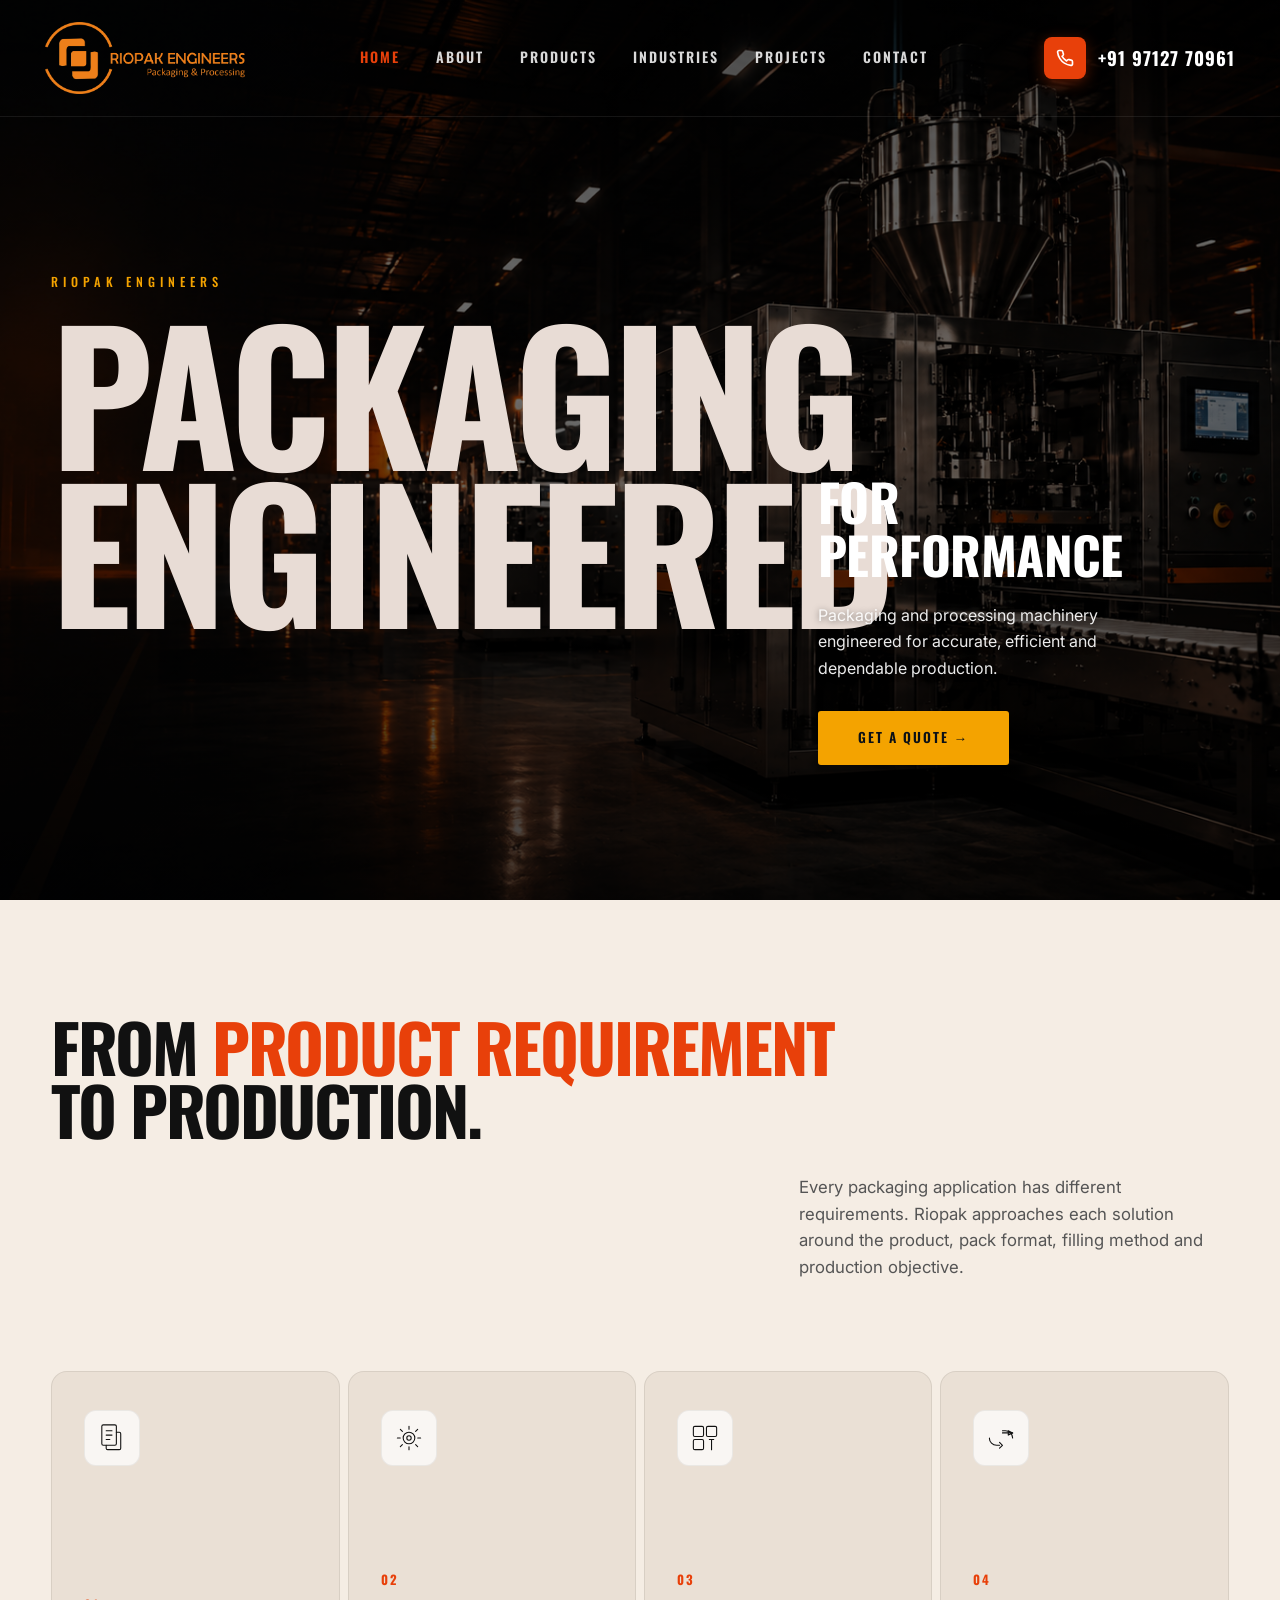
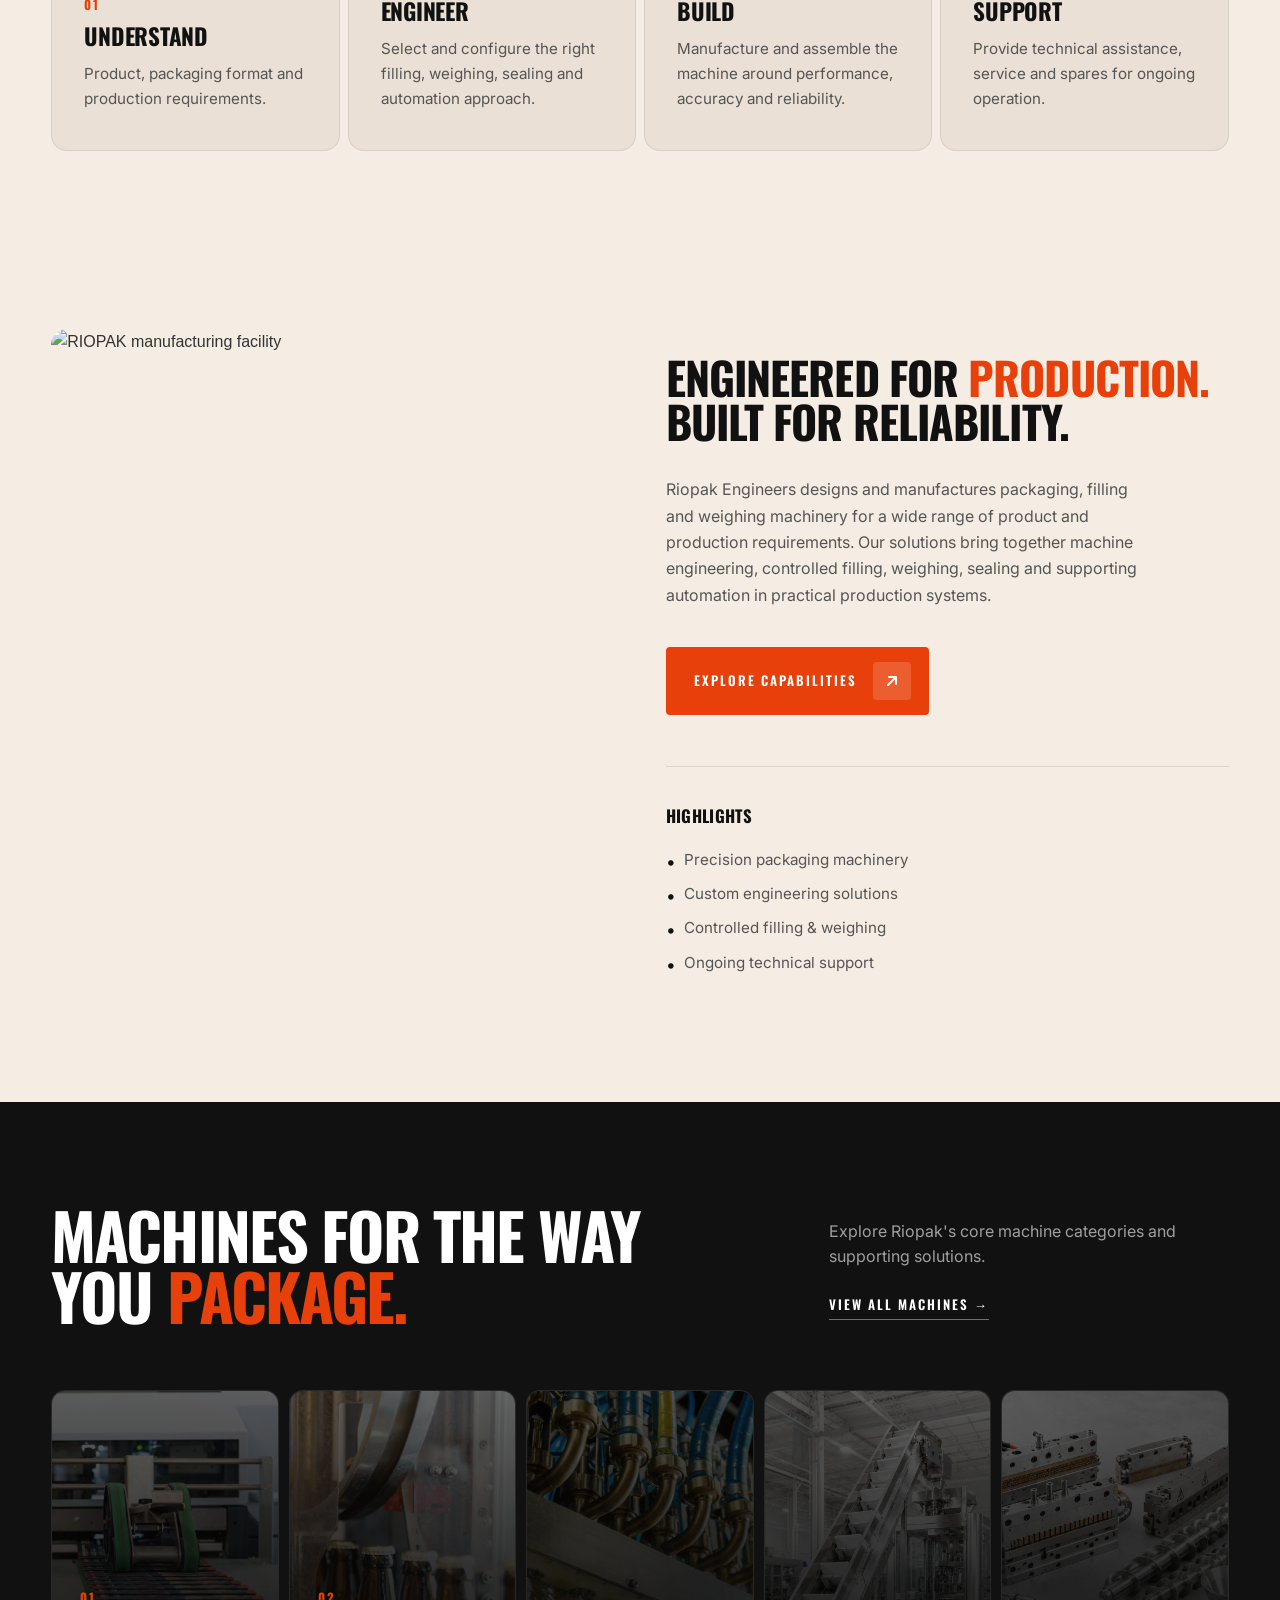
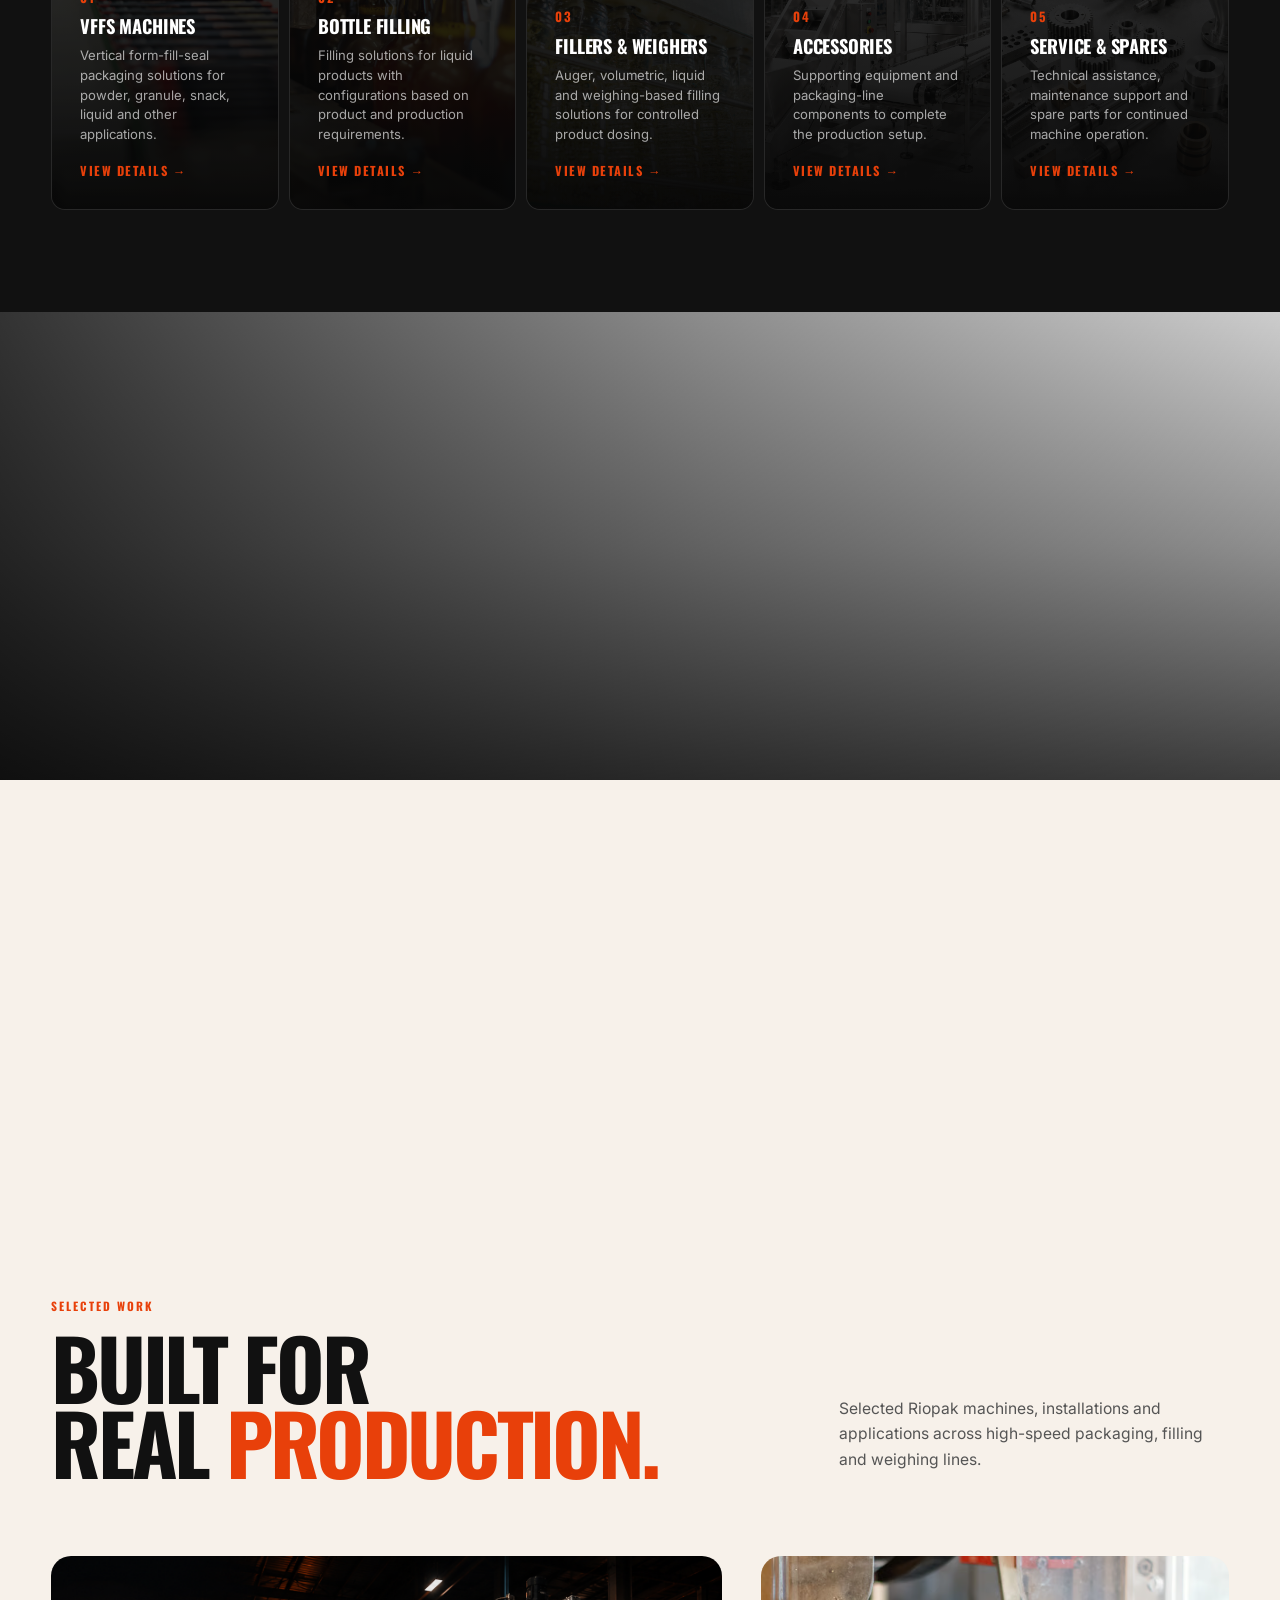
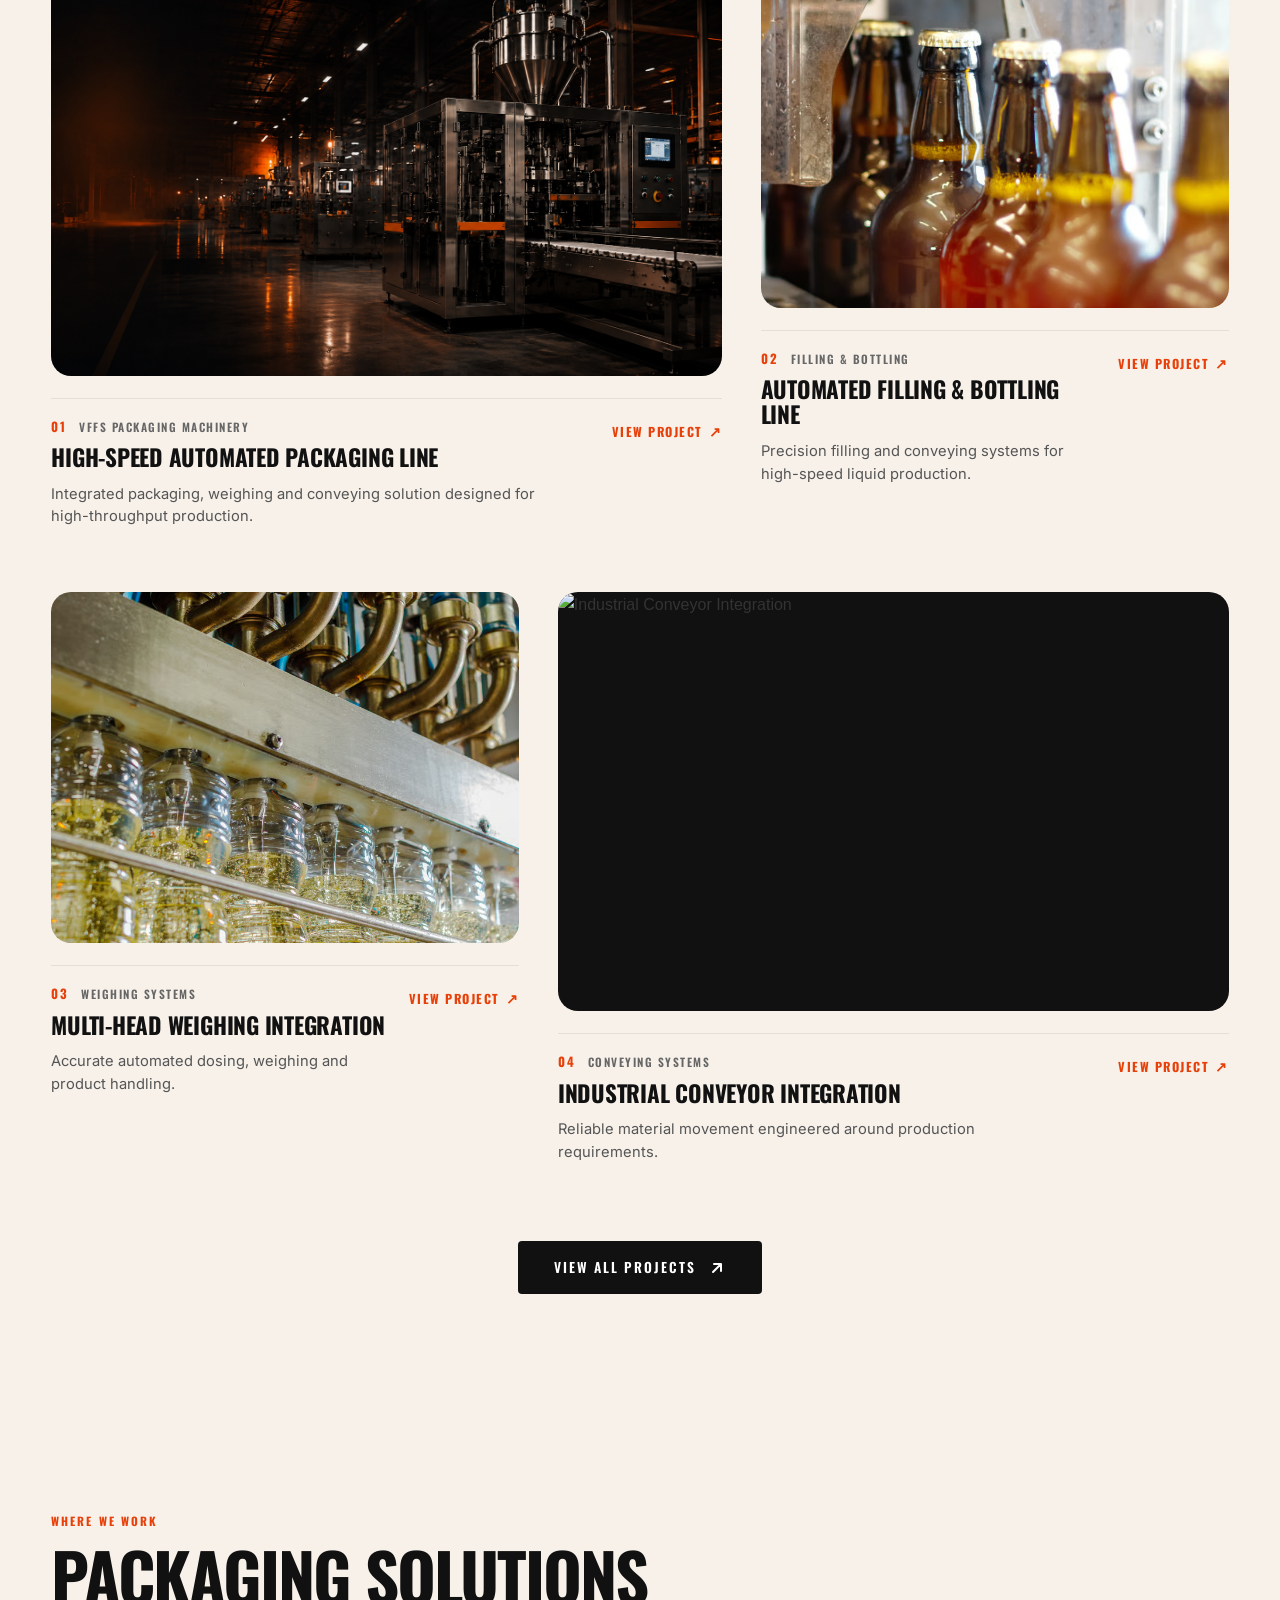
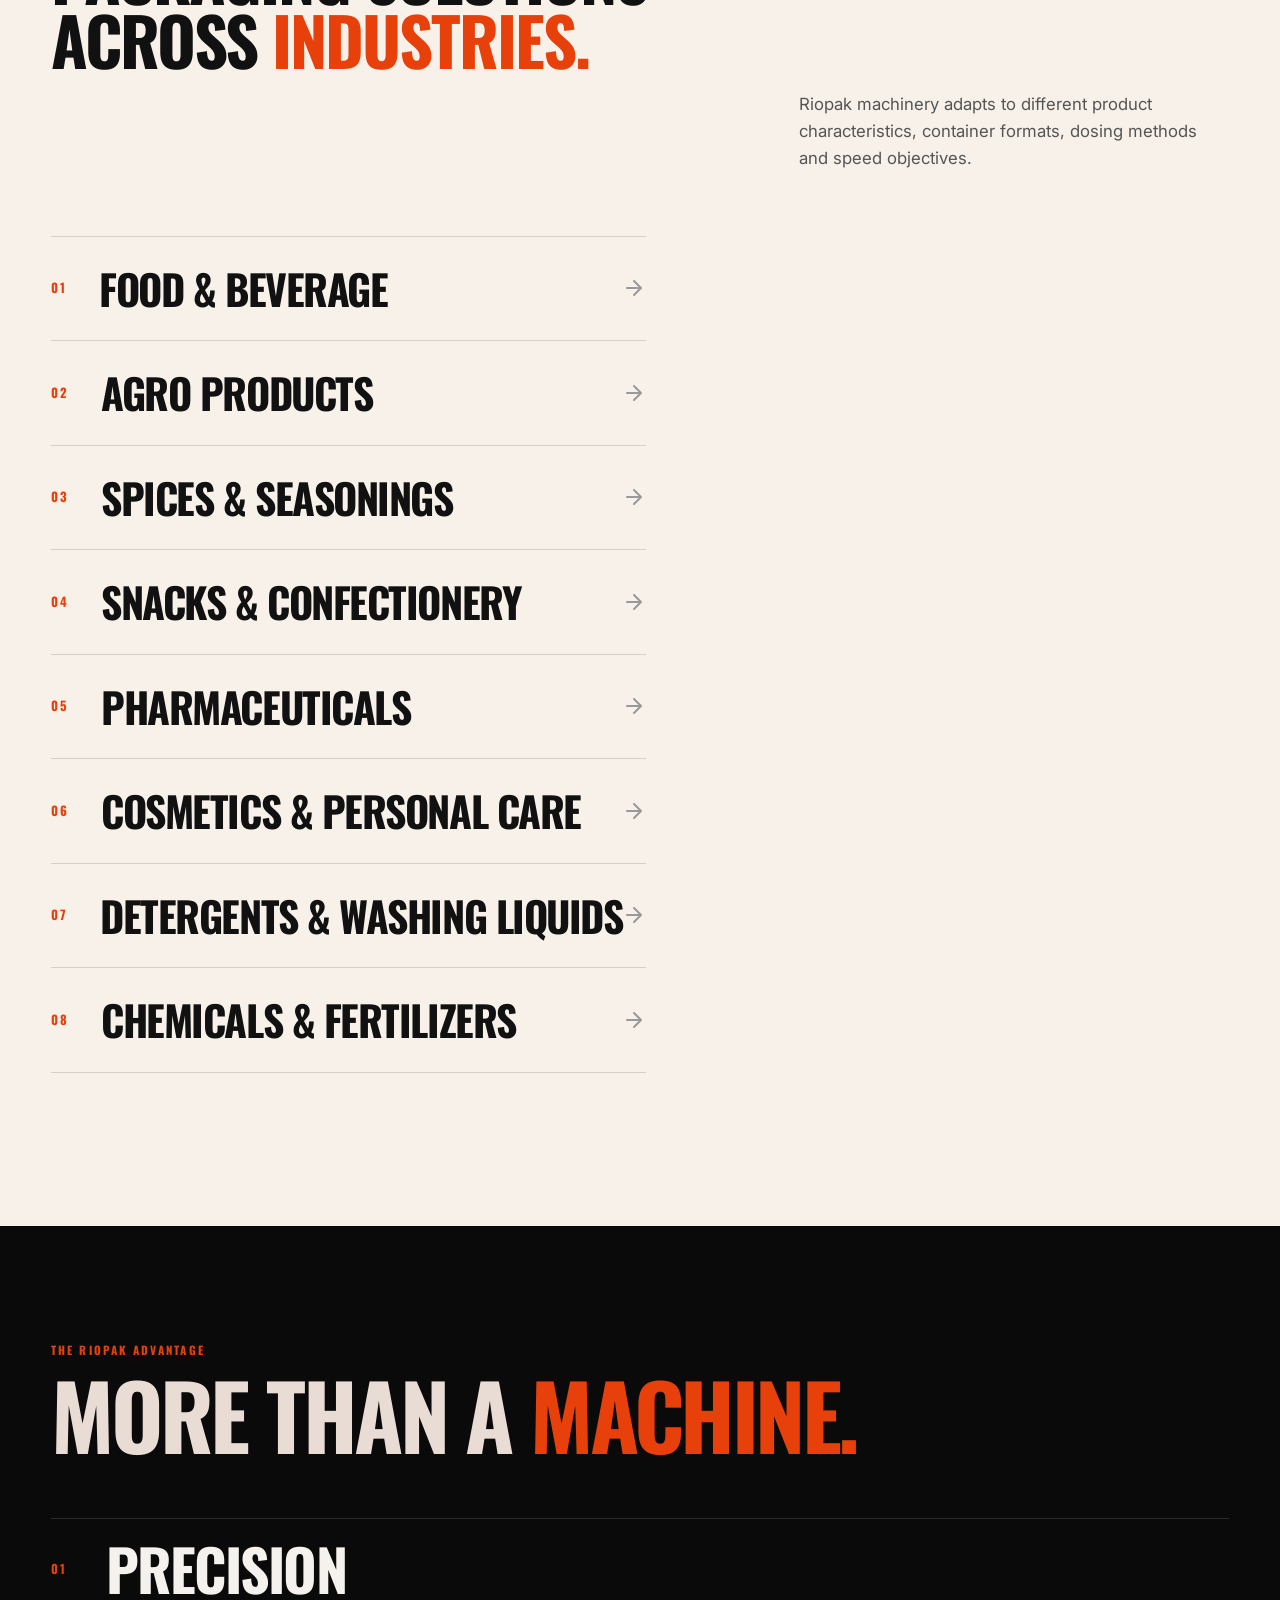
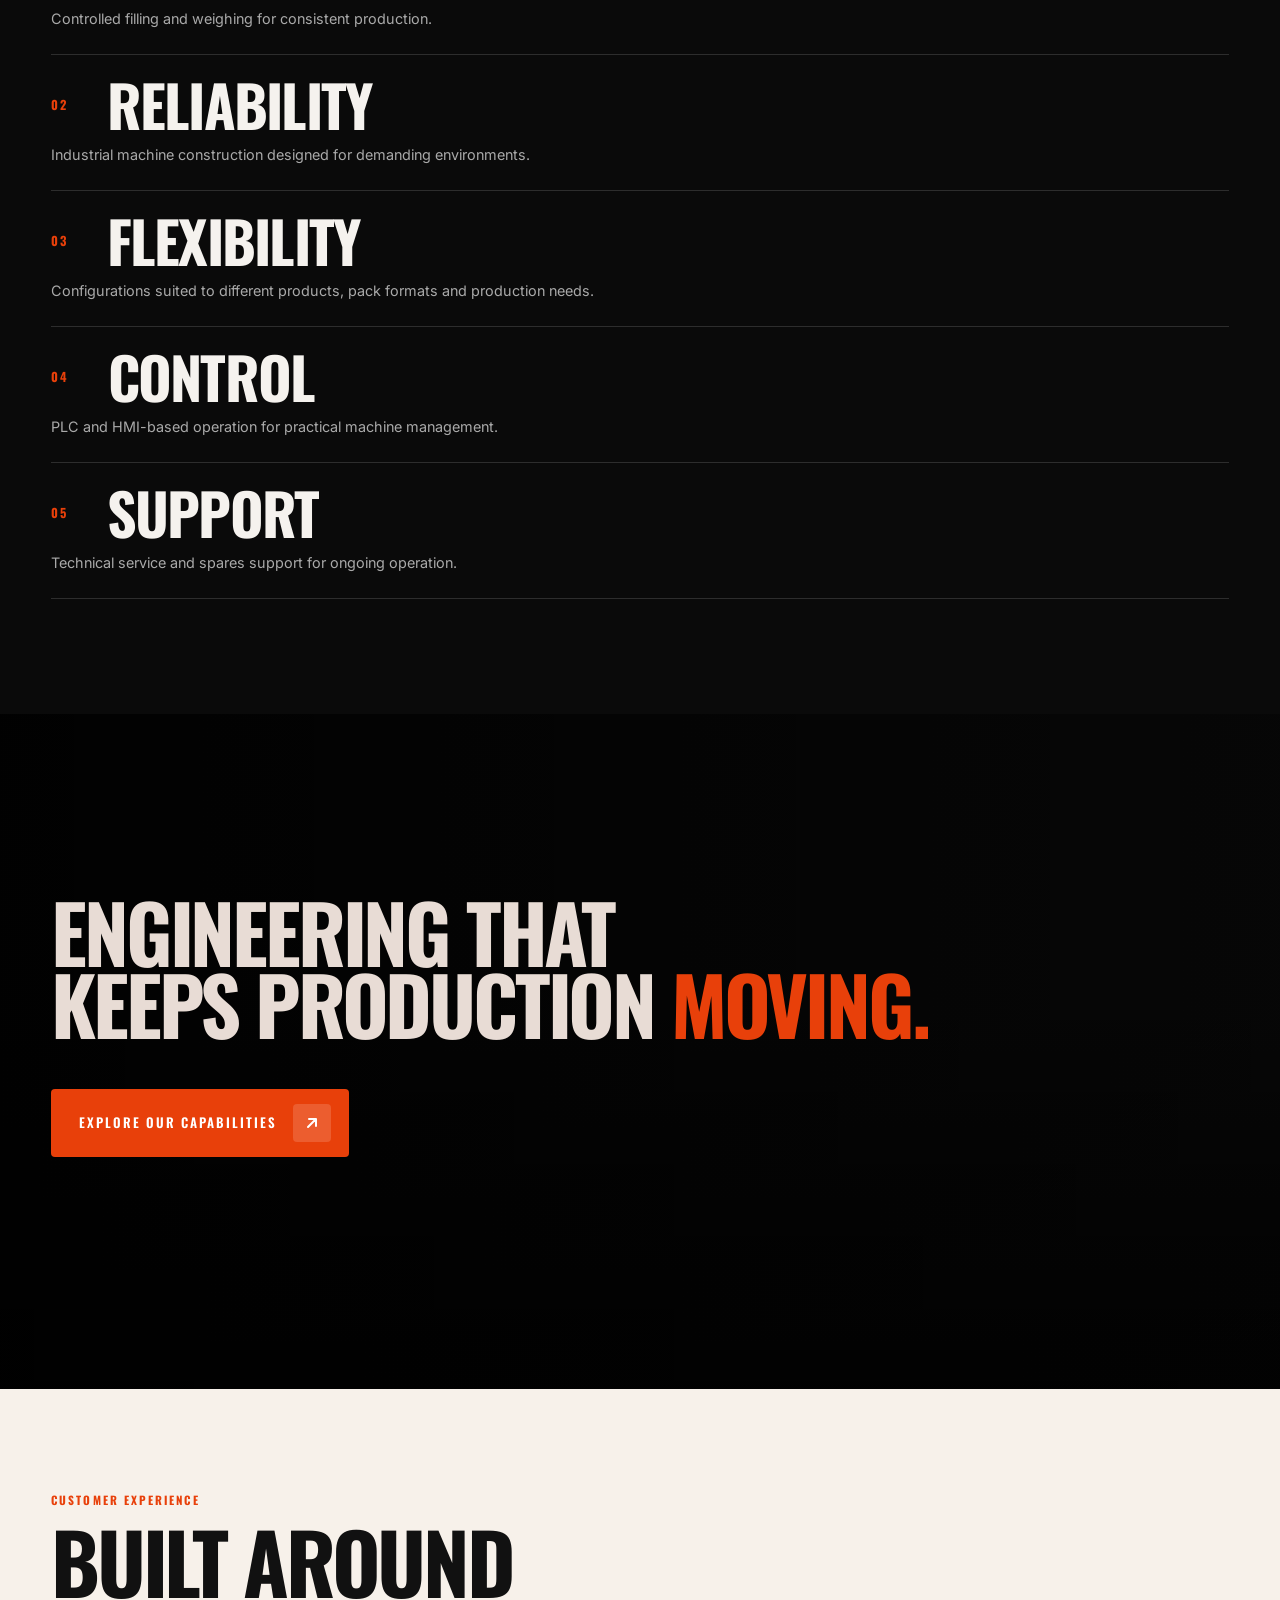
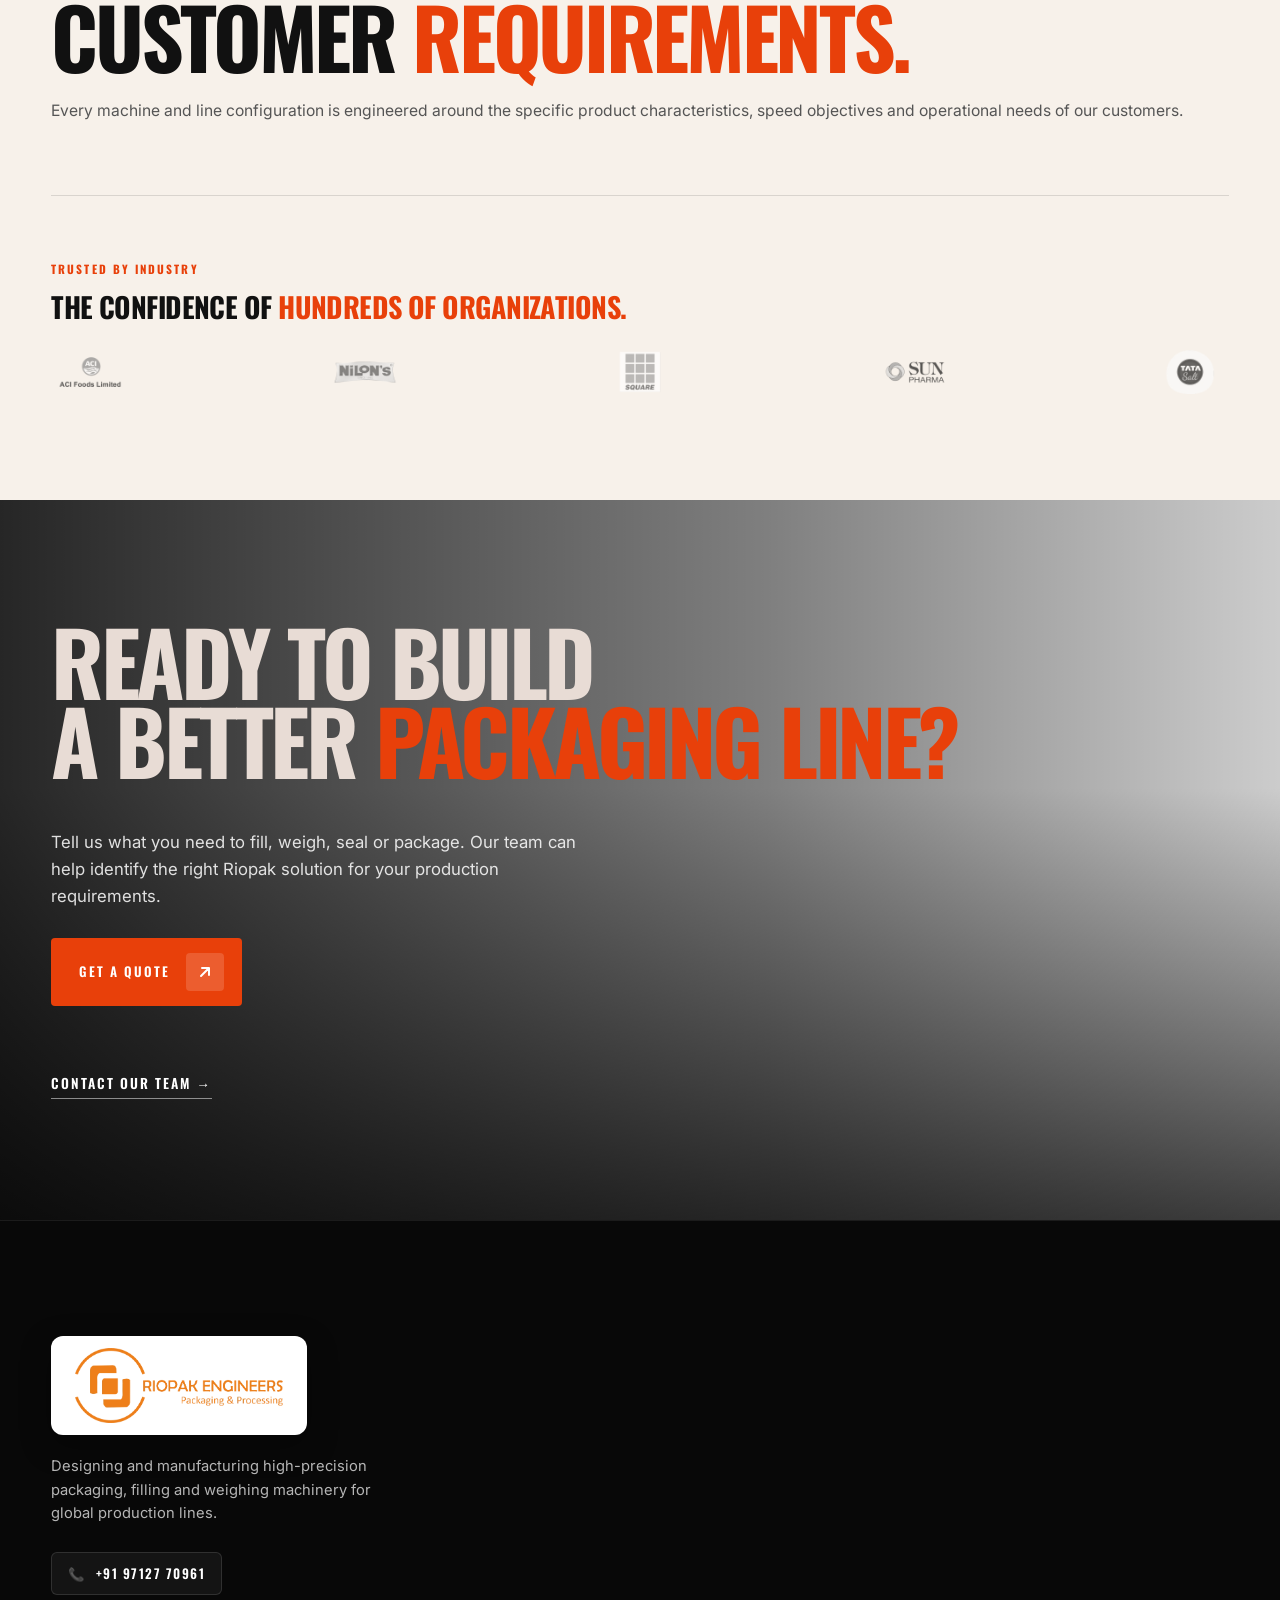
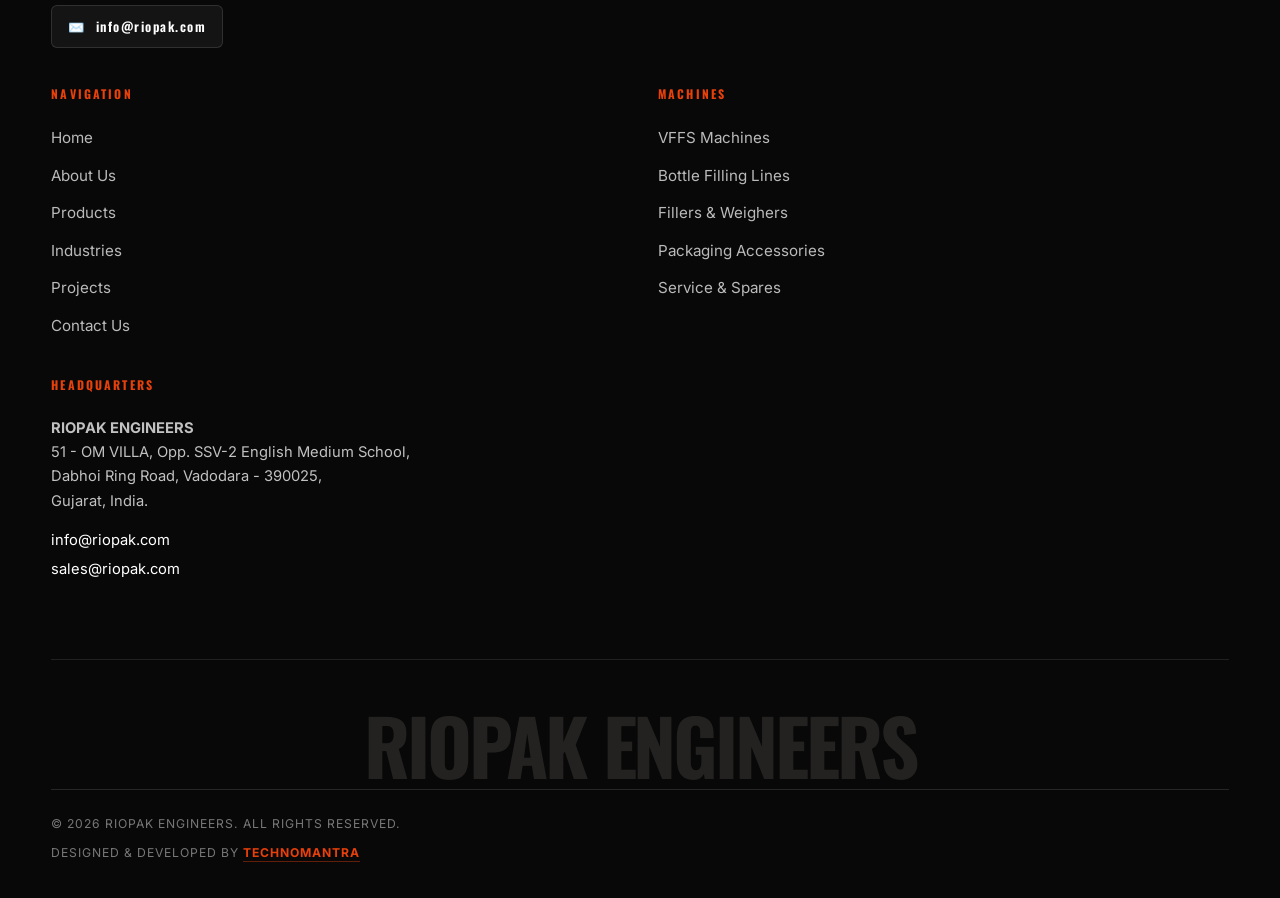
==== commit afa682e5: "Update Section 11 title and header row design to match Fabrecor reference image layout exactly" ====
--- a/index.html
+++ b/index.html
@@ -578,43 +578,36 @@
     </div>
   </section>
 
-  <!-- 11 — CUSTOMER EXPERIENCE & TRUST (COMPACT EDITORIAL LAYOUT) -->
+  <!-- 11 — CUSTOMER EXPERIENCE & TRUST -->
   <section class="testimonial-section" id="experience">
     <div class="testimonial-container">
-      <div class="exp-two-col-grid">
-        <!-- LEFT COLUMN: MAIN HEADLINE -->
-        <div class="exp-left-col">
+      <!-- TOP TITLE ROW (MATCHES FABRECOR REFERENCE EXACTLY) -->
+      <div class="exp-head-row">
+        <div class="exp-head-left">
           <p class="testimonial-tagline reveal">CUSTOMER EXPERIENCE</p>
           <h2 class="testimonial-heading reveal delay-1">BUILT AROUND<br>CUSTOMER <span class="text-accent">REQUIREMENTS.</span></h2>
         </div>
-
-        <!-- RIGHT COLUMN: ENGINEERING STATEMENT + INTEGRATED TRUST & LOGOS -->
-        <div class="exp-right-col">
-          <!-- TOP: ENGINEERING STATEMENT -->
-          <div class="exp-statement-block reveal delay-2">
-            <p class="exp-philosophy-text">Every machine and line configuration is engineered around the specific product characteristics, speed objectives and operational needs of our customers.</p>
-            <div class="exp-commitment-badge">
-              <span class="author-title">RIOPAK ENGINEERING COMMITMENT</span>
-              <span class="author-sub">PACKAGING & PROCESSING SOLUTIONS</span>
-            </div>
-          </div>
-
-          <!-- SUBTLE DIVIDER -->
-          <hr class="exp-right-divider reveal delay-3">
-
-          <!-- BOTTOM: TRUSTED BY INDUSTRY & LOGO ROW -->
-          <div class="exp-trust-block reveal delay-4">
-            <p class="testimonial-tagline">TRUSTED BY INDUSTRY</p>
-            <h3 class="exp-trust-title">THE CONFIDENCE OF <span class="text-accent">HUNDREDS OF ORGANIZATIONS.</span></h3>
-            
-            <div class="exp-logo-row">
-              <div class="logo-item"><img src="assets/images/logos/1.webp" alt="Client Logo 1" loading="lazy"></div>
-              <div class="logo-item"><img src="assets/images/logos/2.webp" alt="Client Logo 2" loading="lazy"></div>
-              <div class="logo-item"><img src="assets/images/logos/3.webp" alt="Client Logo 3" loading="lazy"></div>
-              <div class="logo-item"><img src="assets/images/logos/4.webp" alt="Client Logo 4" loading="lazy"></div>
-              <div class="logo-item"><img src="assets/images/logos/5.webp" alt="Client Logo 5" loading="lazy"></div>
-            </div>
-          </div>
+        <div class="exp-head-right">
+          <p class="exp-philosophy-text reveal delay-2">Every machine and line configuration is engineered around the specific product characteristics, speed objectives and operational needs of our customers.</p>
+        </div>
+      </div>
+
+      <!-- SUBTLE HORIZONTAL DIVIDER -->
+      <hr class="exp-divider reveal delay-3">
+
+      <!-- BOTTOM TRUST & LOGO ROW -->
+      <div class="exp-trust-row">
+        <div class="exp-trust-head reveal">
+          <p class="testimonial-tagline">TRUSTED BY INDUSTRY</p>
+          <h3 class="exp-trust-title">THE CONFIDENCE OF <span class="text-accent">HUNDREDS OF ORGANIZATIONS.</span></h3>
+        </div>
+        
+        <div class="exp-logo-row reveal delay-1">
+          <div class="logo-item"><img src="assets/images/logos/1.webp" alt="Client Logo 1" loading="lazy"></div>
+          <div class="logo-item"><img src="assets/images/logos/2.webp" alt="Client Logo 2" loading="lazy"></div>
+          <div class="logo-item"><img src="assets/images/logos/3.webp" alt="Client Logo 3" loading="lazy"></div>
+          <div class="logo-item"><img src="assets/images/logos/4.webp" alt="Client Logo 4" loading="lazy"></div>
+          <div class="logo-item"><img src="assets/images/logos/5.webp" alt="Client Logo 5" loading="lazy"></div>
         </div>
       </div>
     </div>
@@ -641,6 +634,7 @@
               CONTACT OUR TEAM →
             </a>
           </div>
+        </div>
       </div>
     </div>
   </section>
--- a/css/style.css
+++ b/css/style.css
@@ -1582,28 +1582,26 @@
   max-width: 1000px;
 }
 
-/* ---------- Section 11 — Customer Experience & Trust (Compact Editorial) ---------- */
+/* ---------- Section 11 — Customer Experience & Trust ---------- */
 .testimonial-section {
   background: #F7F1EA;
-  padding: 85px 0 75px 0;
+  padding: clamp(70px, 8vw, 120px) 0;
   position: relative;
 }
 .testimonial-container {
-  width: min(92vw, 1280px);
+  width: min(92vw, 1400px);
   margin: 0 auto;
 }
 
-.exp-two-col-grid {
-  display: flex;
-  align-items: flex-start;
+/* Top Title Header Row (Matches Fabrecor Reference Image) */
+.exp-head-row {
+  display: flex;
+  align-items: flex-end;
   justify-content: space-between;
-  gap: clamp(50px, 6vw, 95px);
-}
-
-/* LEFT COLUMN — MAIN HEADLINE */
-.exp-left-col {
-  flex: 0 0 47%;
-  max-width: 47%;
+  gap: clamp(40px, 5vw, 80px);
+}
+.exp-head-left {
+  flex: 0 1 65%;
 }
 .testimonial-tagline {
   font-family: 'Oswald', sans-serif;
@@ -1612,70 +1610,50 @@
   letter-spacing: 0.18em;
   text-transform: uppercase;
   color: #E8400A;
-  margin-bottom: 12px;
+  margin-bottom: 14px;
   display: block;
 }
 .testimonial-heading {
   font-family: 'Oswald', sans-serif;
-  font-size: clamp(2.8rem, 4.8vw, 5.4rem);
+  font-size: clamp(3.2rem, 6.5vw, 7.5rem);
   font-weight: 700;
   text-transform: uppercase;
   letter-spacing: -0.04em;
-  line-height: 0.92;
+  line-height: 0.9;
   color: #111111;
   margin: 0;
 }
-
-/* RIGHT COLUMN — STATEMENT + INTEGRATED TRUST & LOGO ROW */
-.exp-right-col {
-  flex: 0 0 49%;
-  max-width: 49%;
-  display: flex;
-  flex-direction: column;
+.exp-head-right {
+  flex: 0 1 35%;
+  max-width: 440px;
+  padding-bottom: 8px;
 }
 .exp-philosophy-text {
   font-family: 'Inter', sans-serif;
-  font-size: clamp(0.98rem, 1.25vw, 1.15rem);
+  font-size: 0.98rem;
   line-height: 1.6;
-  color: #222222;
-  font-weight: 500;
-  margin: 0 0 18px 0;
-  max-width: 520px;
-  border-left: 3px solid #E8400A;
-  padding-left: 18px;
-}
-.exp-commitment-badge {
-  display: flex;
-  flex-direction: column;
-  gap: 2px;
-  padding-left: 21px;
-}
-.author-title {
-  font-family: 'Oswald', sans-serif;
-  font-size: 0.78rem;
-  font-weight: 700;
-  letter-spacing: 1.5px;
-  text-transform: uppercase;
-  color: #111111;
-}
-.author-sub {
-  font-family: 'Oswald', sans-serif;
-  font-size: 0.7rem;
-  font-weight: 600;
-  letter-spacing: 1.5px;
-  text-transform: uppercase;
-  color: #777777;
-}
-
-/* Right Column Subtle Divider */
-.exp-right-divider {
+  color: #555555;
+  margin: 0;
+}
+
+/* Subtle Horizontal Divider */
+.exp-divider {
   border: none;
-  border-top: 1px solid rgba(0, 0, 0, 0.1);
-  margin: 28px 0 24px 0;
-  width: 100%;
-}
-
-/* Trust Header */
+  border-top: 1px solid rgba(0, 0, 0, 0.12);
+  margin: clamp(40px, 5vw, 65px) 0;
+}
+
+/* Bottom Trust & Logo Section */
+.exp-trust-row {
+  display: flex;
+  align-items: center;
+  justify-content: space-between;
+  gap: clamp(30px, 4vw, 60px);
+}
+.exp-trust-head {
+  flex: 0 0 35%;
+  max-width: 400px;
+}
 .exp-trust-title {
   font-family: 'Oswald', sans-serif;
   font-size: clamp(1.4rem, 2.2vw, 2.4rem);
@@ -1684,16 +1662,16 @@
   letter-spacing: -0.02em;
   line-height: 1.05;
   color: #111111;
-  margin: 6px 0 20px 0;
+  margin: 6px 0 0 0;
 }
 
 /* Single Horizontal Logo Row */
 .exp-logo-row {
+  flex: 0 0 60%;
   display: flex;
   align-items: center;
   justify-content: space-between;
-  gap: 12px;
-  padding-top: 4px;
+  gap: 16px;
 }
 .logo-item {
   display: flex;
@@ -1704,8 +1682,8 @@
   transition: transform 0.35s ease, filter 0.35s ease;
 }
 .logo-item img {
-  max-width: 105px;
-  max-height: 38px;
+  max-width: 120px;
+  max-height: 44px;
   width: auto;
   height: auto;
   object-fit: contain;
--- a/css/responsive.css
+++ b/css/responsive.css
@@ -263,13 +263,15 @@
   }
 
   /* Customer Experience & Trust mobile rules */
-  .exp-two-col-grid {
-    flex-direction: column;
-    gap: 40px;
-  }
-  .exp-left-col, .exp-right-col {
-    flex: 1;
-    max-width: 100%;
+  .exp-head-row, .exp-trust-row {
+    flex-direction: column;
+    align-items: flex-start;
+    gap: 24px;
+  }
+  .exp-head-left, .exp-head-right, .exp-trust-head, .exp-logo-row {
+    flex: 1;
+    max-width: 100%;
+    width: 100%;
   }
   .exp-logo-row {
     flex-wrap: wrap;
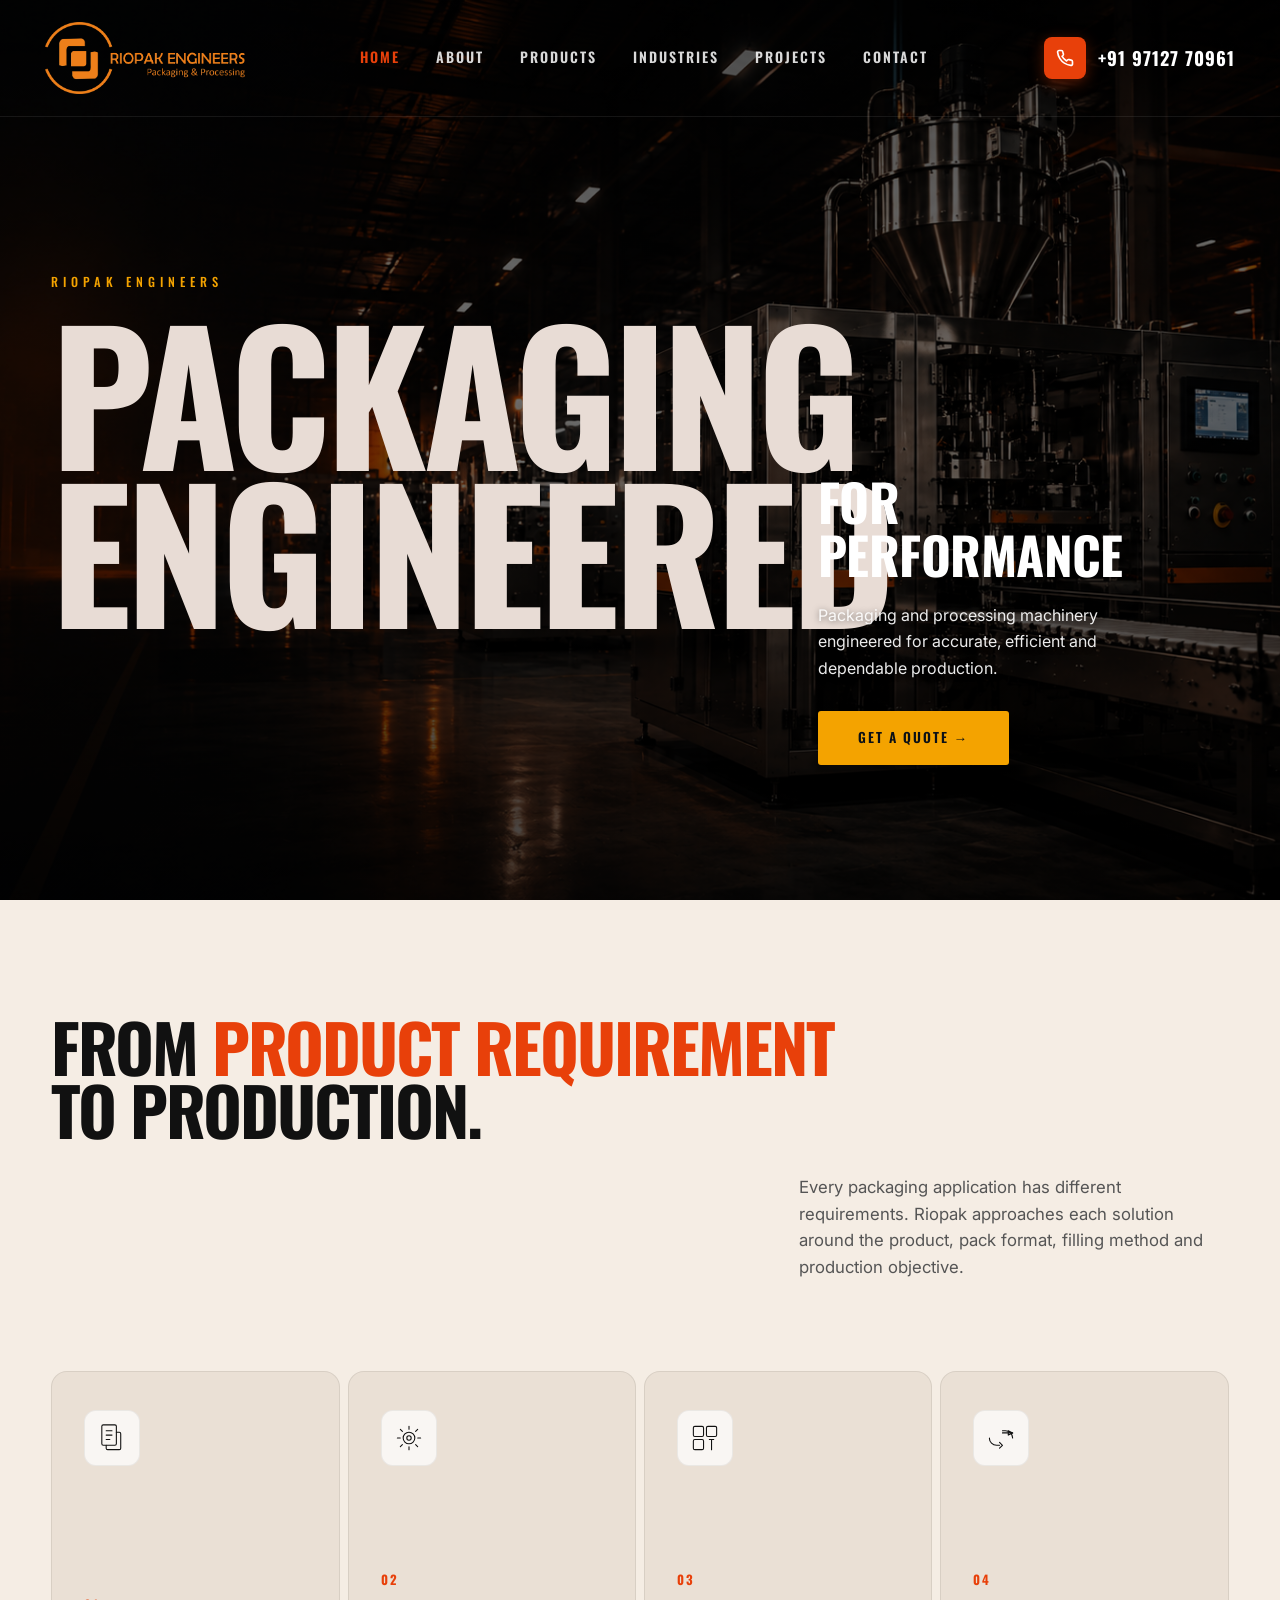
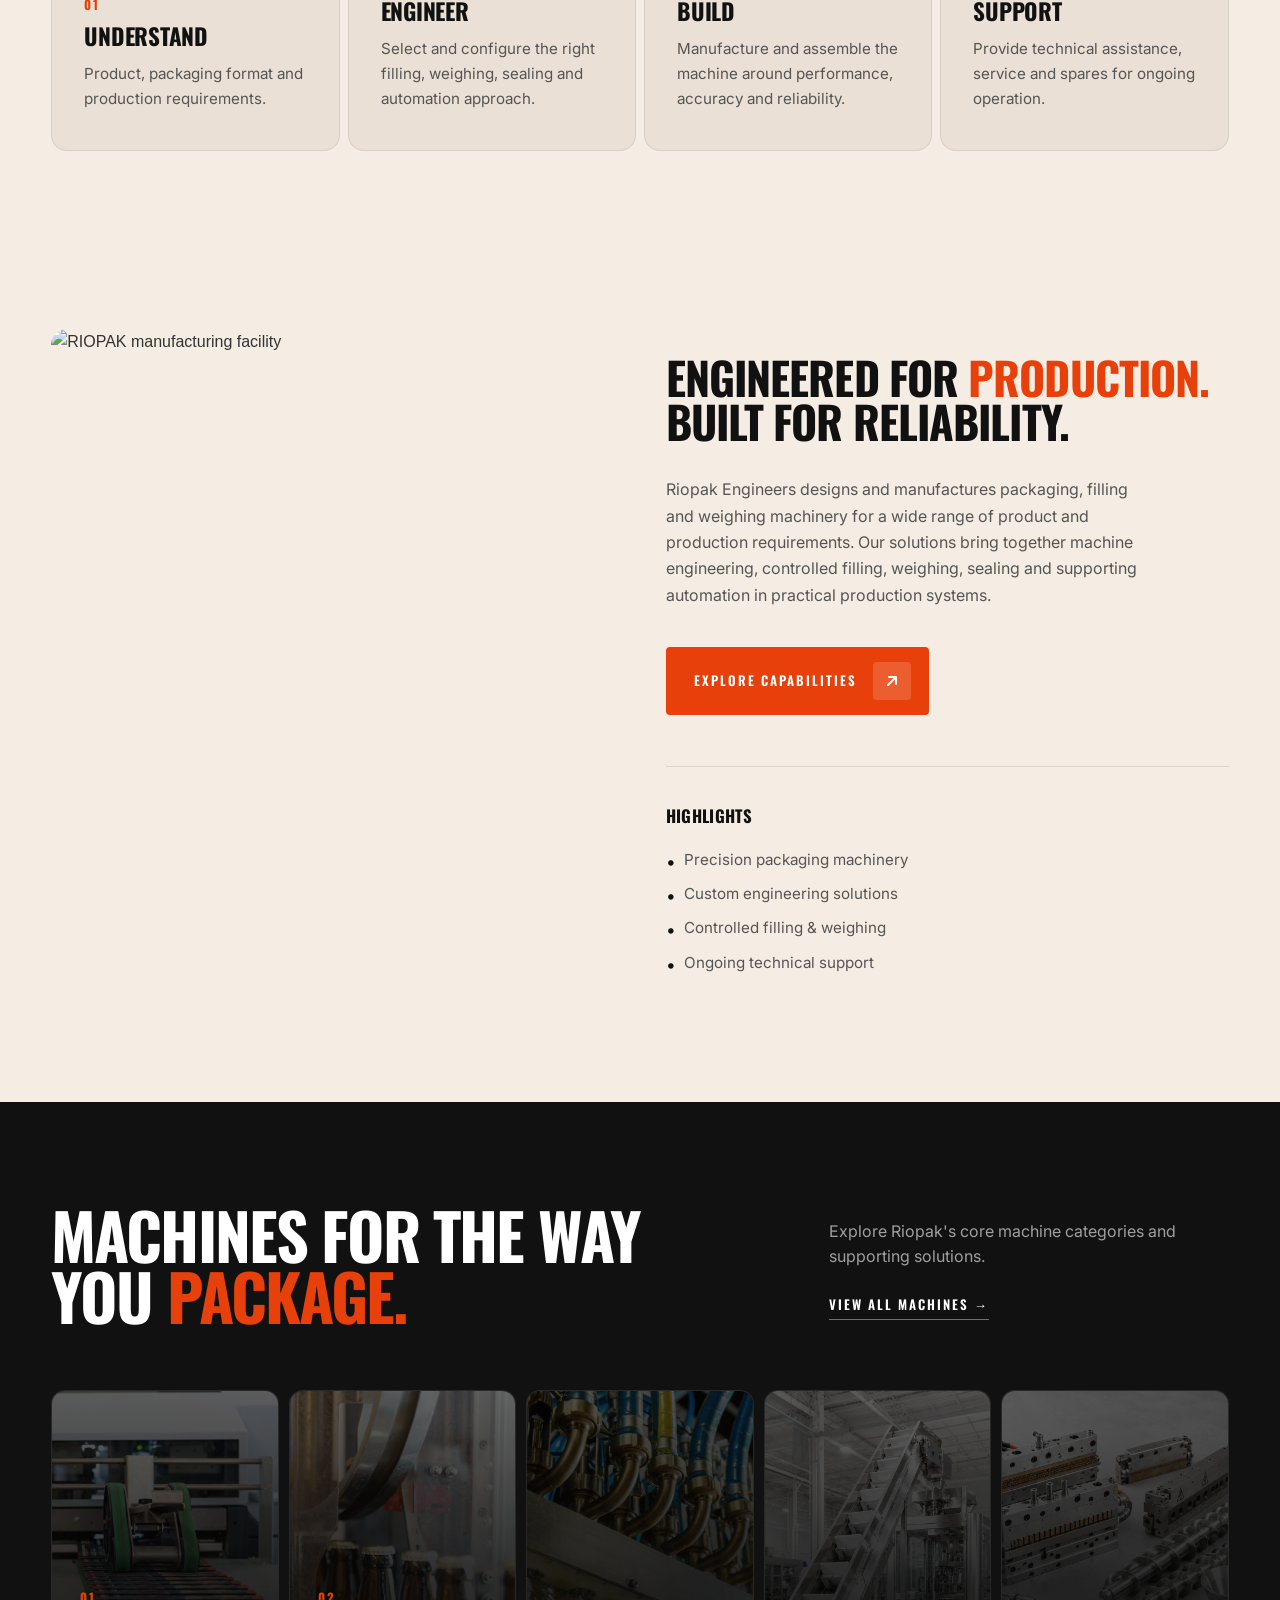
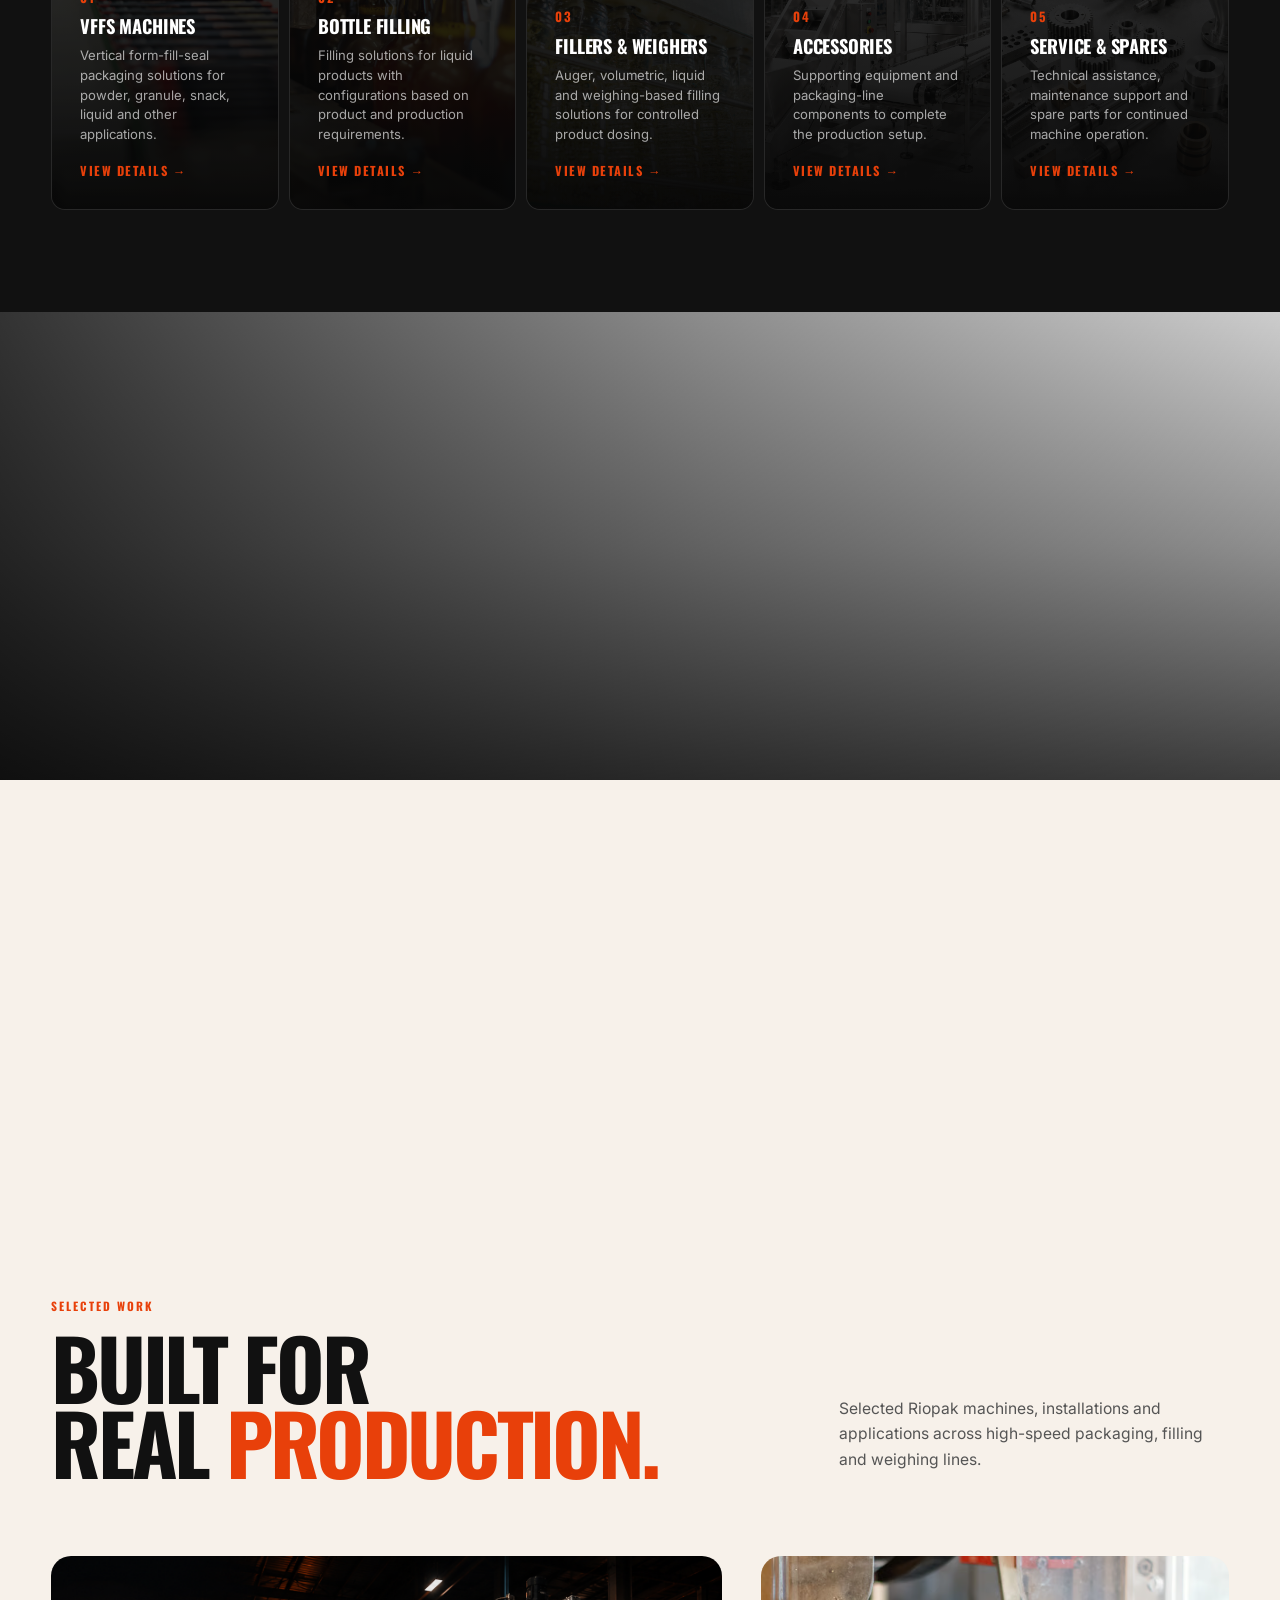
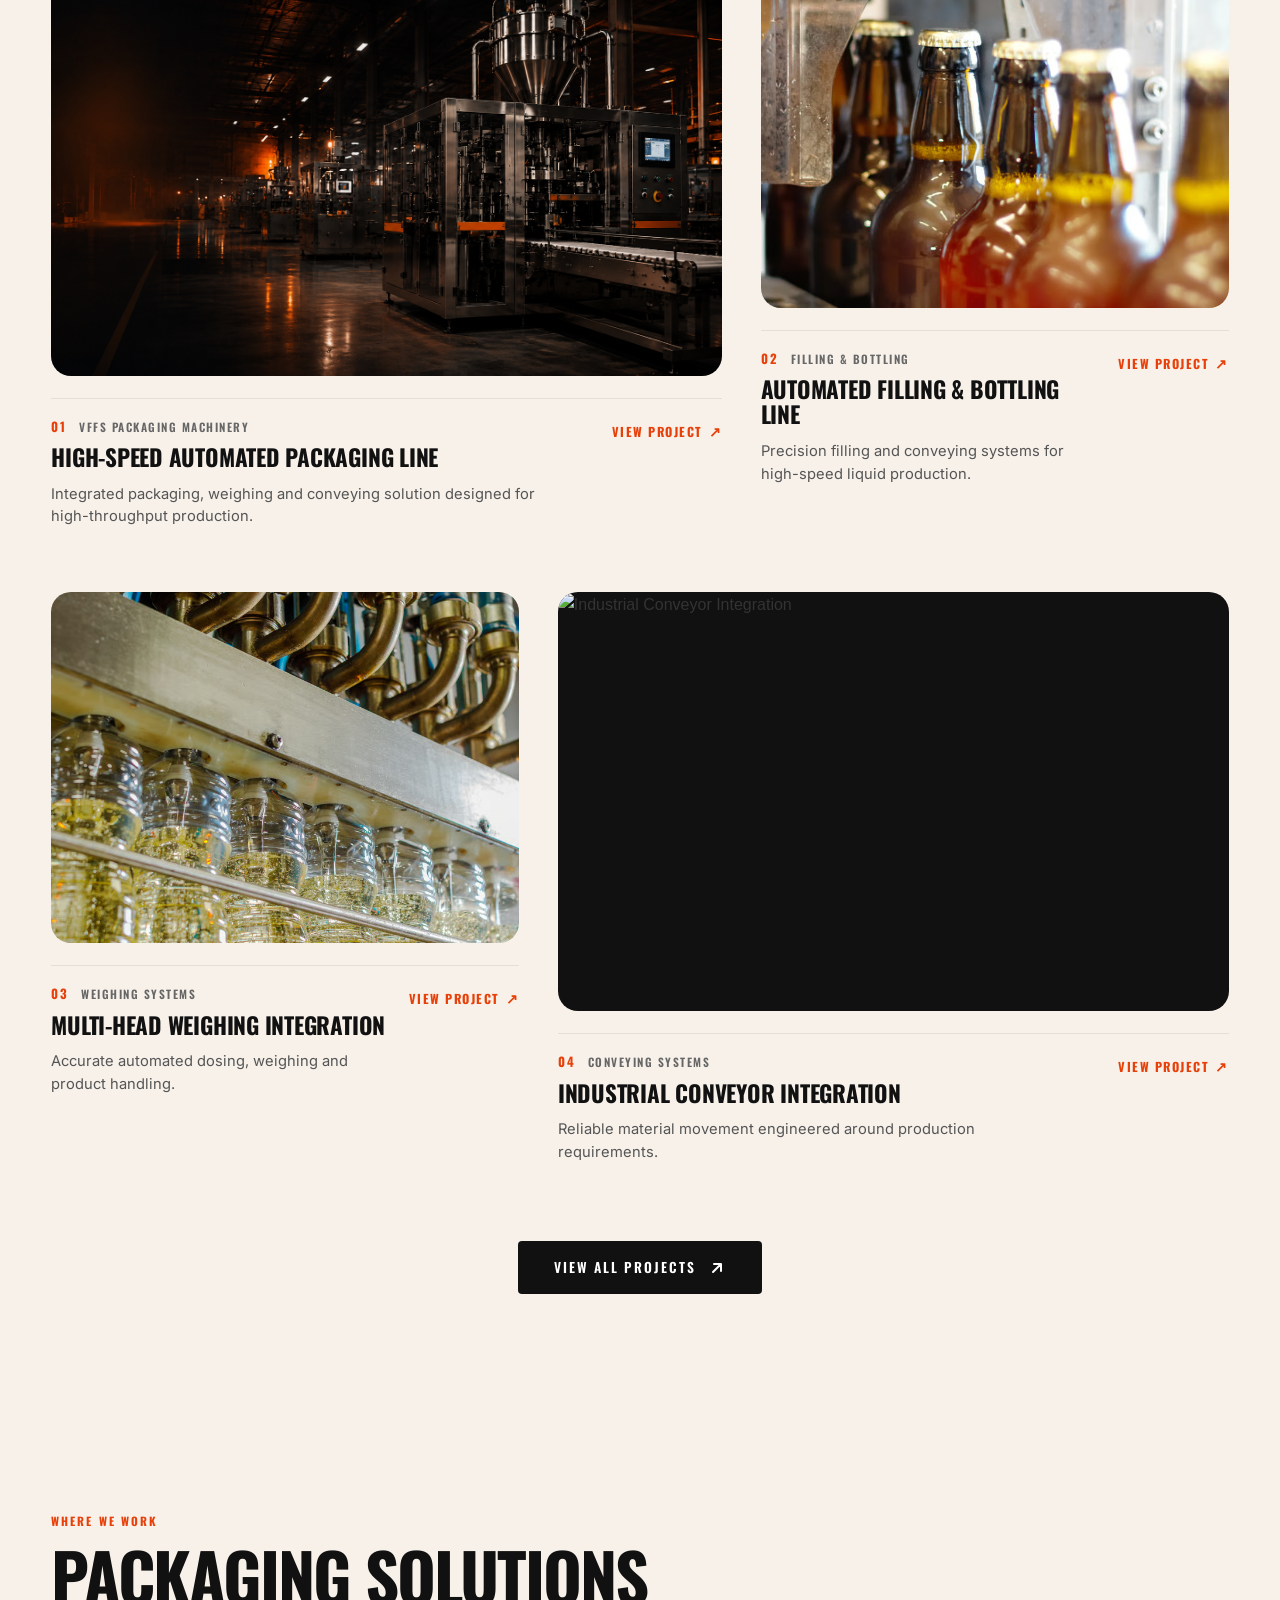
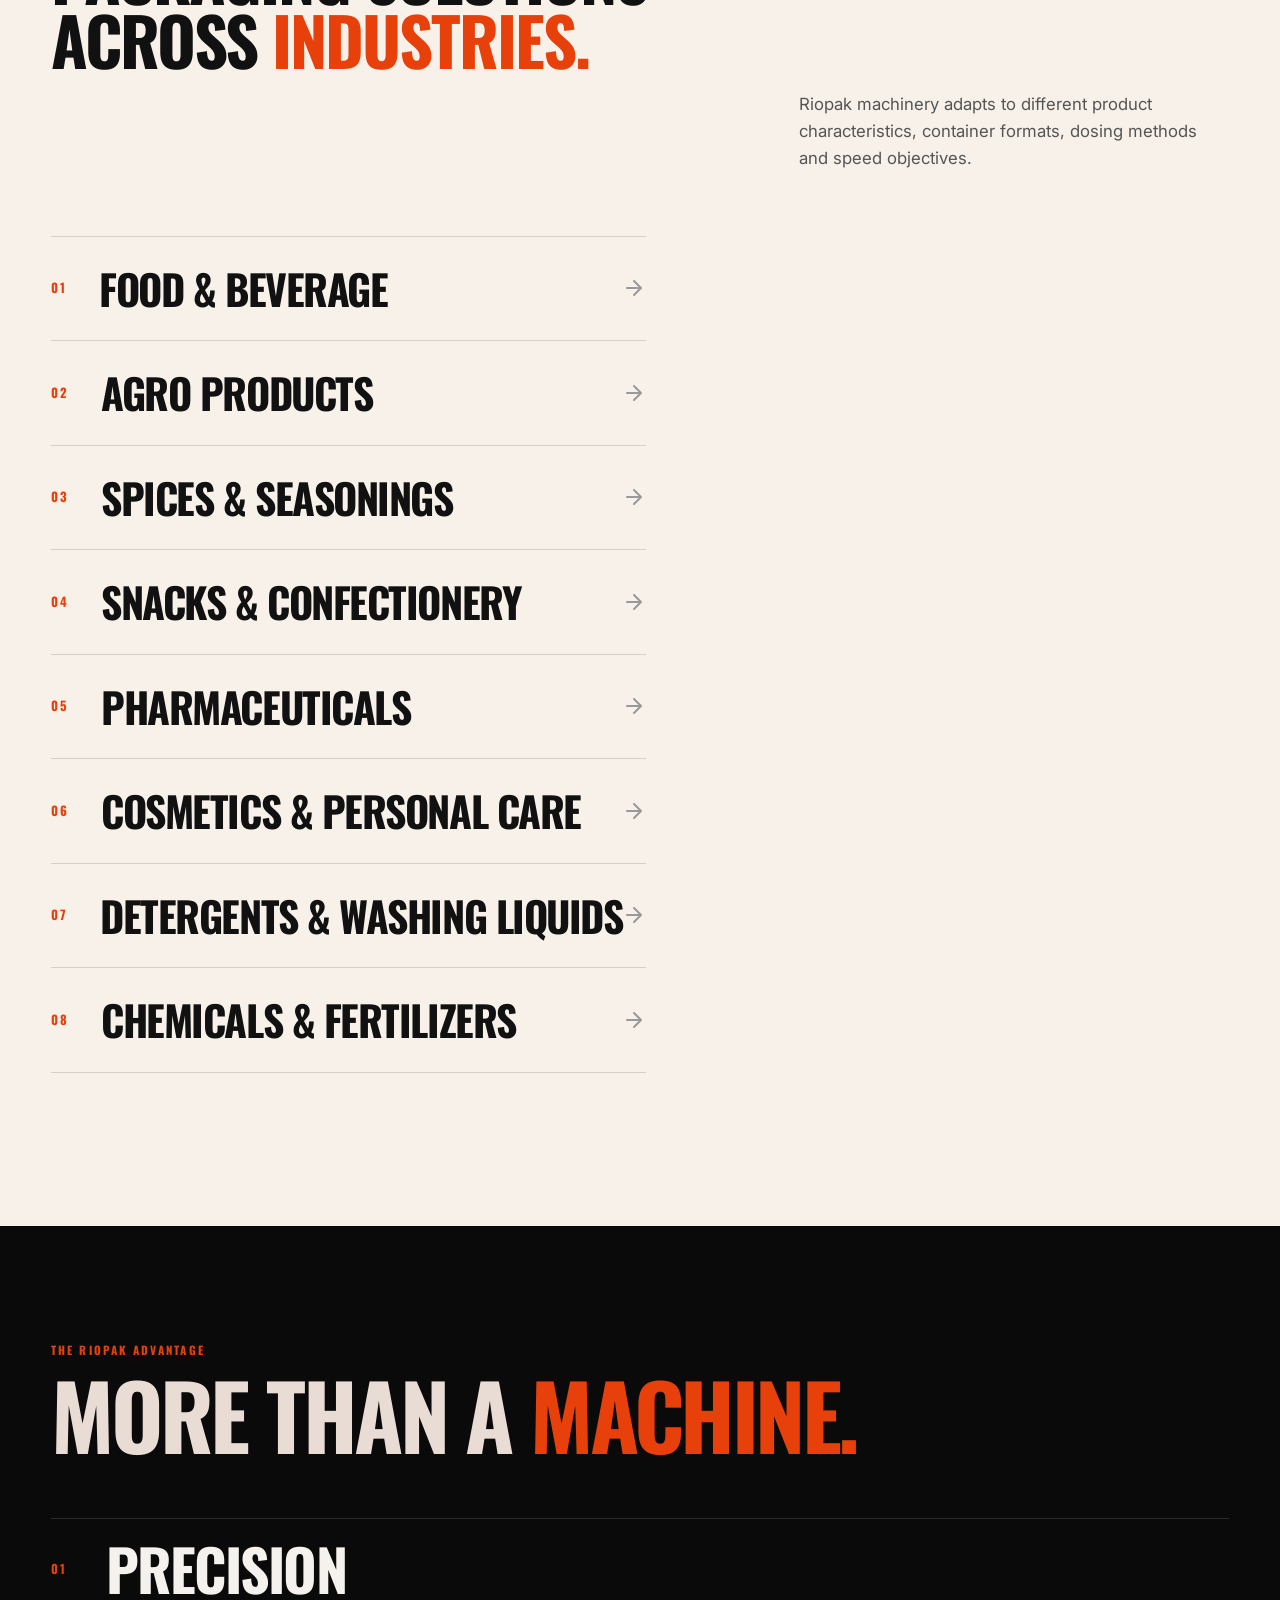
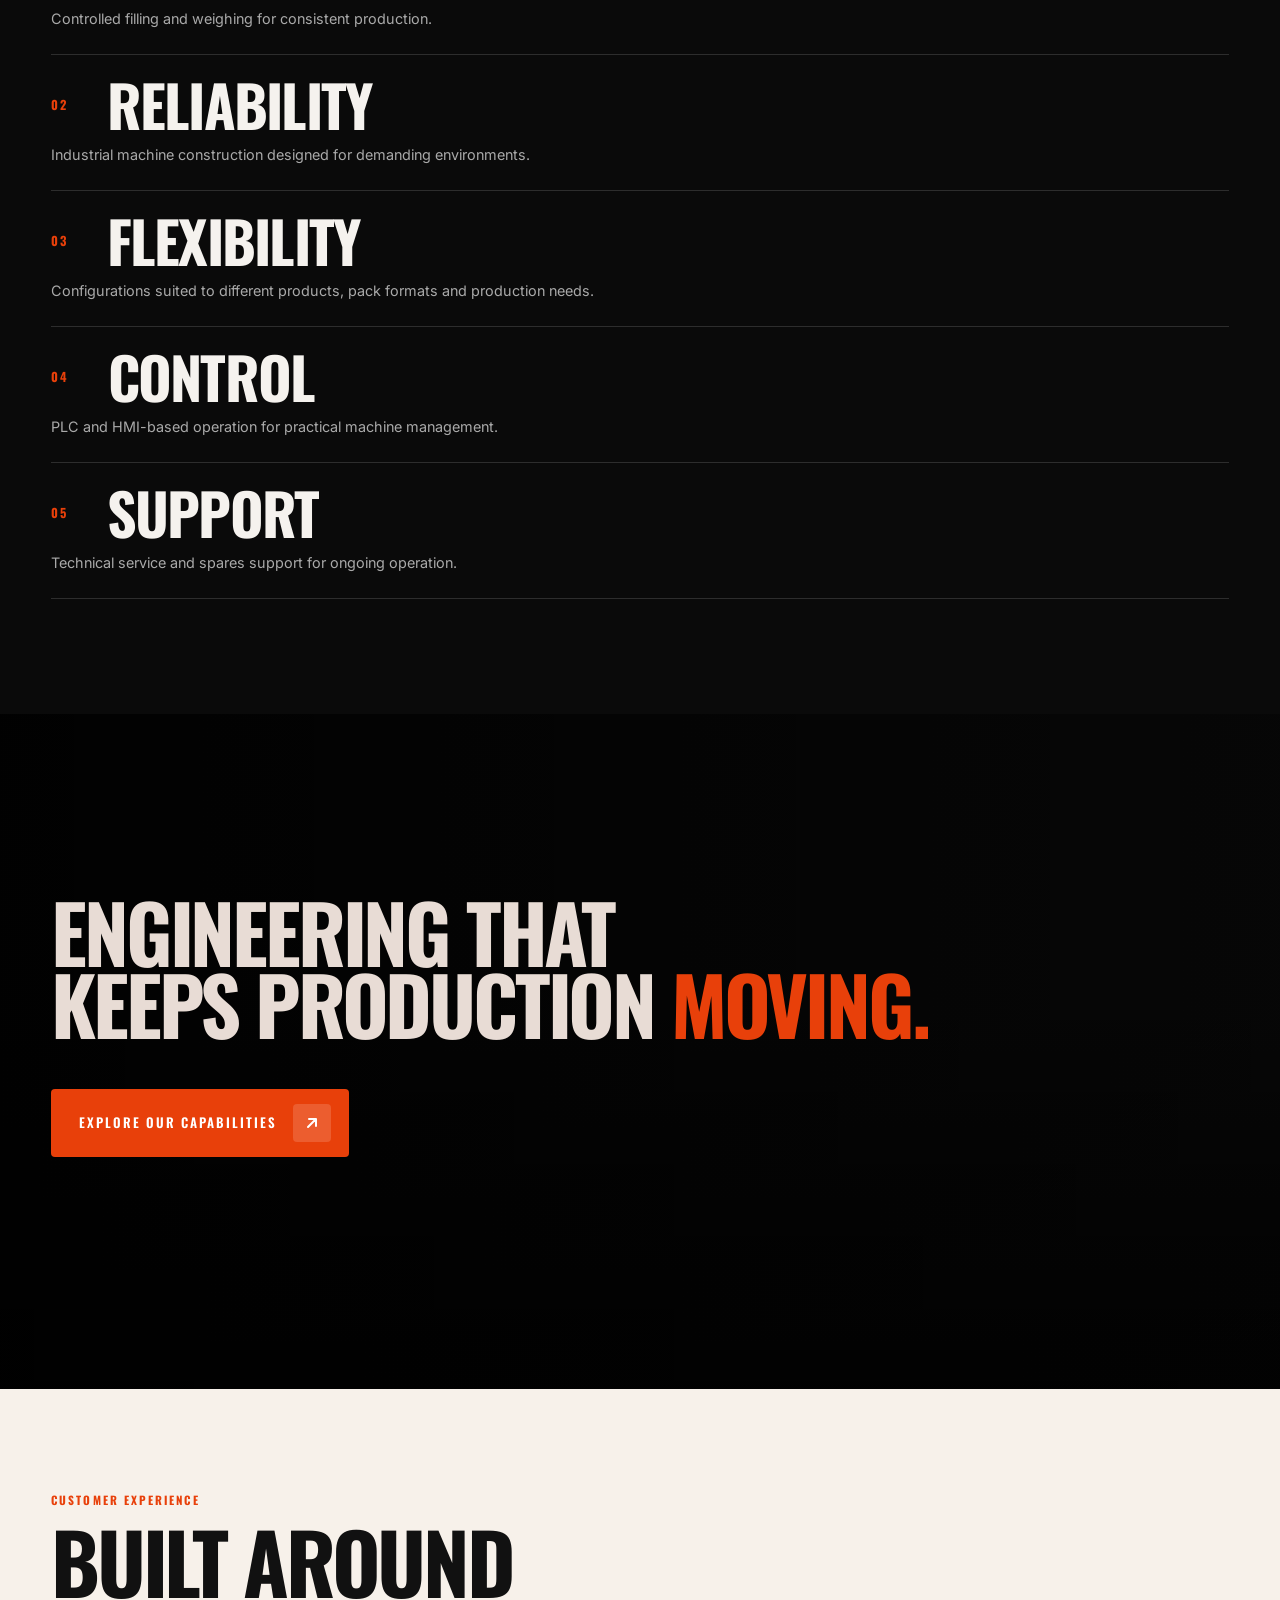
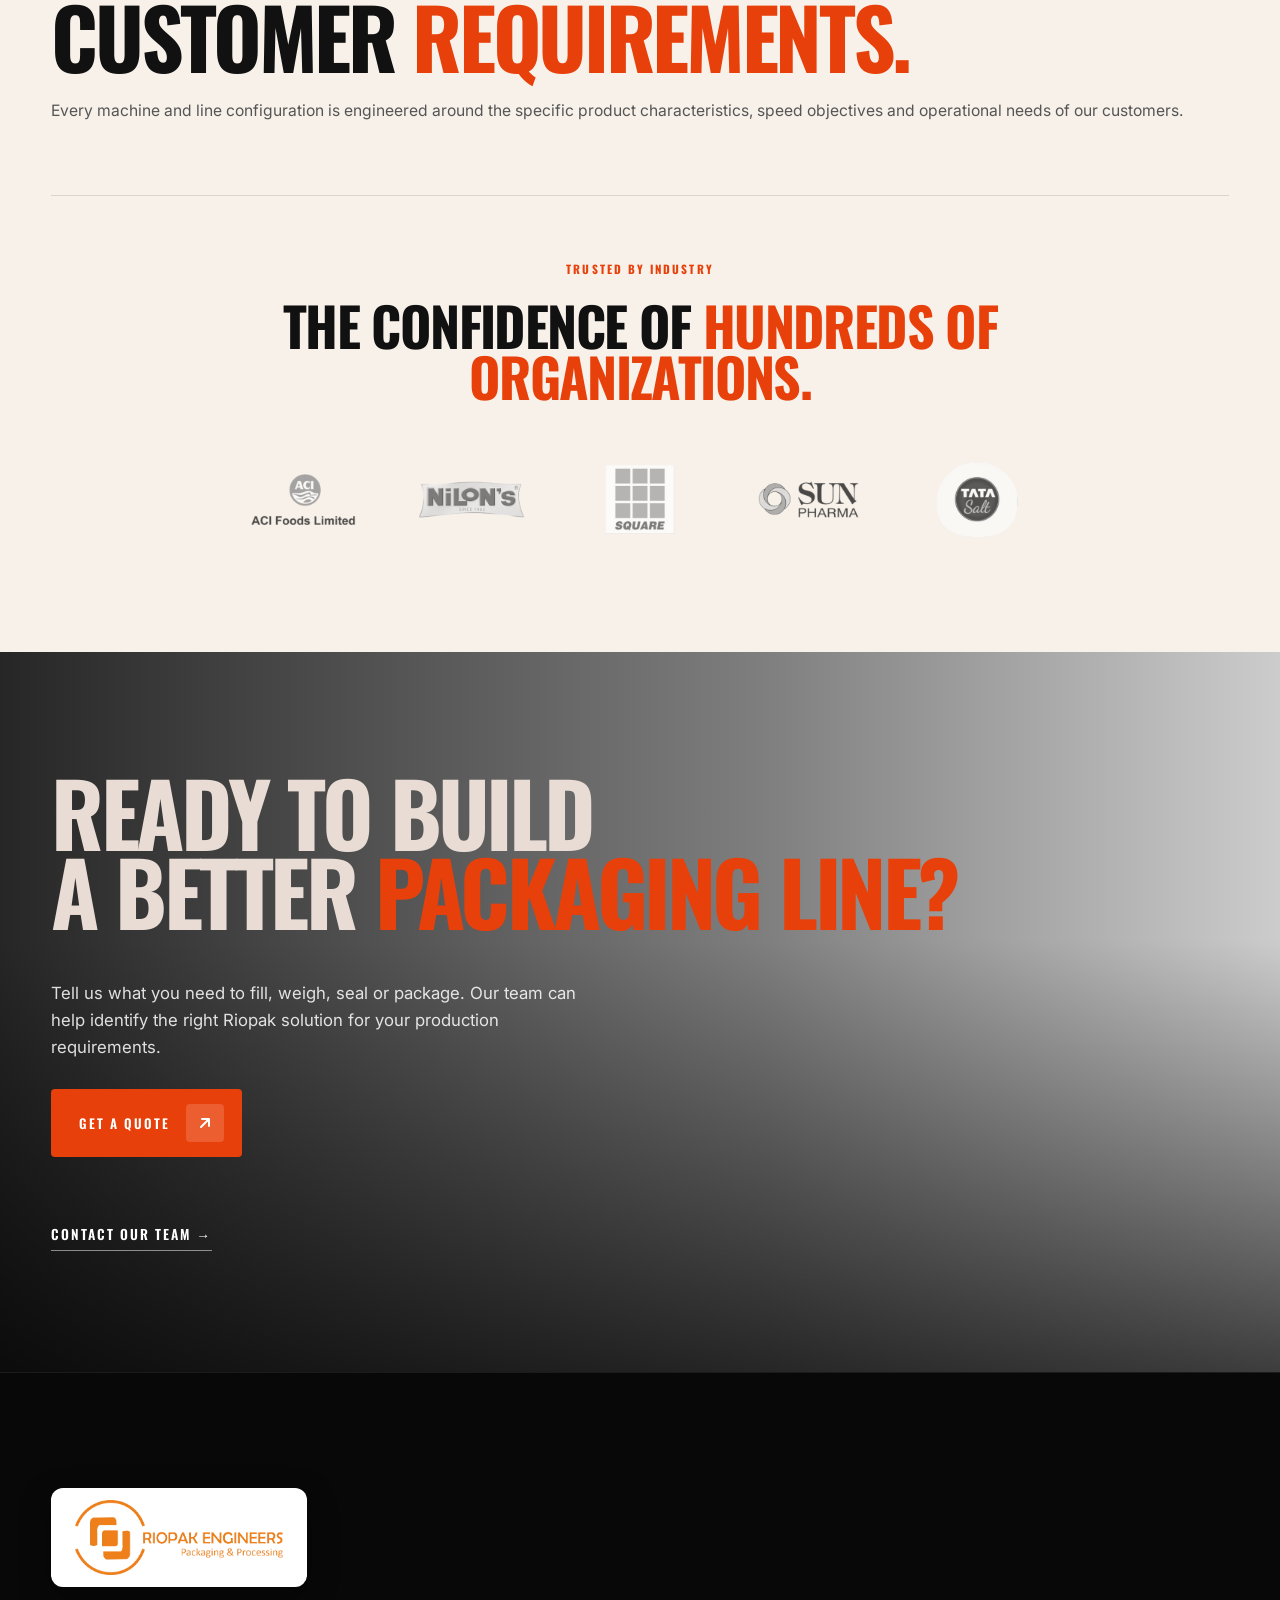
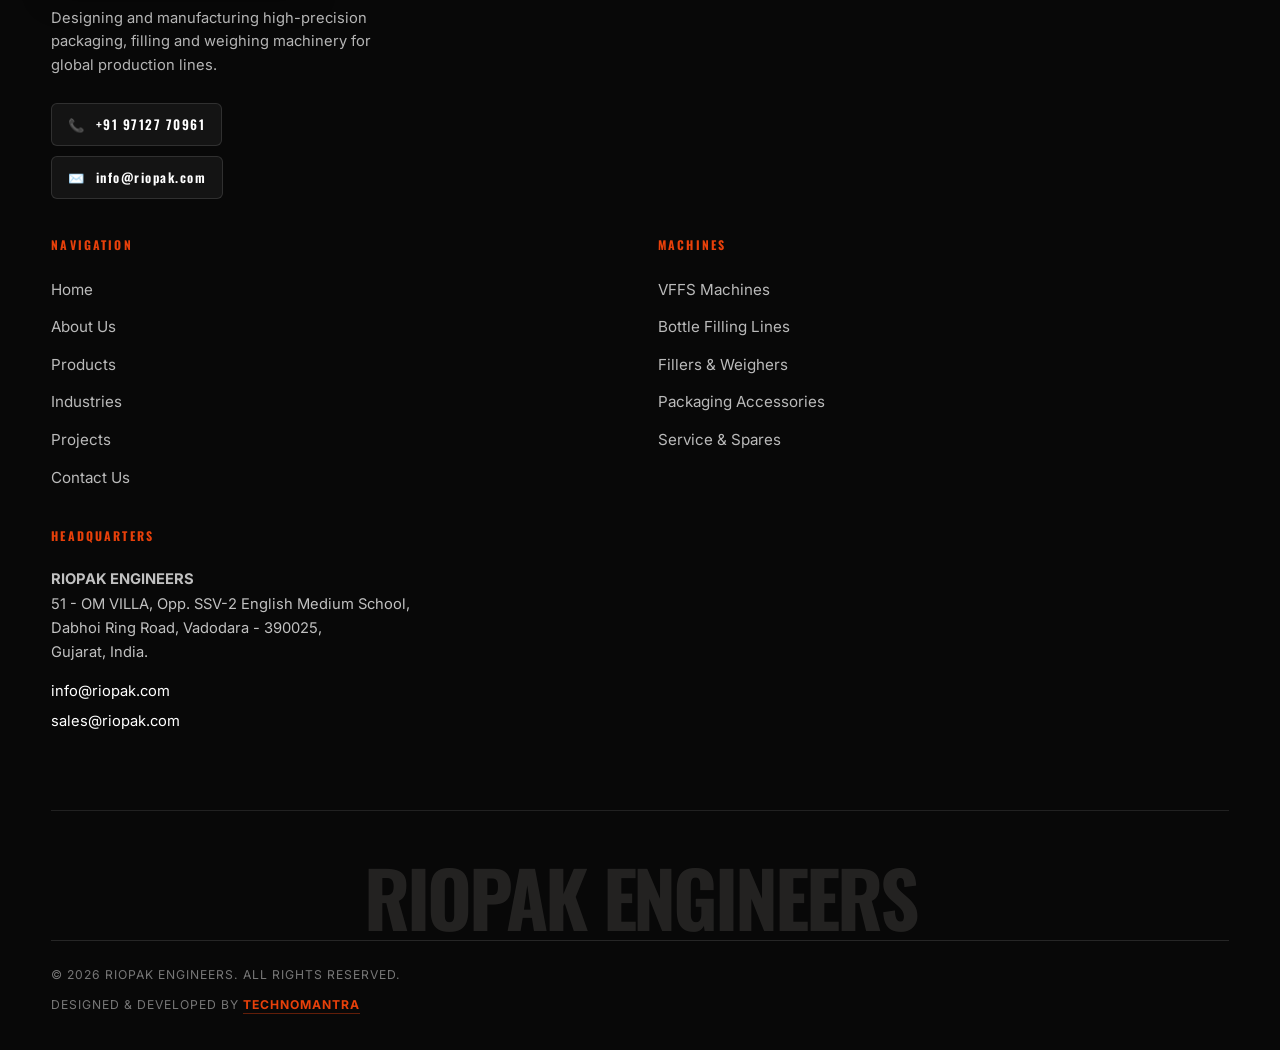
==== commit 5cdcb6ae: "Center align Section 11 trust titles and enlarge partner logo dimensions to 200px x 75px" ====
--- a/index.html
+++ b/index.html
@@ -596,13 +596,13 @@
       <hr class="exp-divider reveal delay-3">
 
       <!-- BOTTOM TRUST & LOGO ROW -->
-      <div class="exp-trust-row">
+      <div class="exp-trust-section">
         <div class="exp-trust-head reveal">
-          <p class="testimonial-tagline">TRUSTED BY INDUSTRY</p>
-          <h3 class="exp-trust-title">THE CONFIDENCE OF <span class="text-accent">HUNDREDS OF ORGANIZATIONS.</span></h3>
+          <p class="testimonial-tagline tagline-center">TRUSTED BY INDUSTRY</p>
+          <h3 class="exp-trust-title title-center">THE CONFIDENCE OF <span class="text-accent">HUNDREDS OF ORGANIZATIONS.</span></h3>
         </div>
         
-        <div class="exp-logo-row reveal delay-1">
+        <div class="exp-logo-row logo-row-center reveal delay-1">
           <div class="logo-item"><img src="assets/images/logos/1.webp" alt="Client Logo 1" loading="lazy"></div>
           <div class="logo-item"><img src="assets/images/logos/2.webp" alt="Client Logo 2" loading="lazy"></div>
           <div class="logo-item"><img src="assets/images/logos/3.webp" alt="Client Logo 3" loading="lazy"></div>
--- a/css/style.css
+++ b/css/style.css
@@ -1643,47 +1643,60 @@
   margin: clamp(40px, 5vw, 65px) 0;
 }
 
-/* Bottom Trust & Logo Section */
-.exp-trust-row {
-  display: flex;
-  align-items: center;
-  justify-content: space-between;
-  gap: clamp(30px, 4vw, 60px);
+/* Bottom Centered Trust & Partner Logo Showcase */
+.exp-trust-section {
+  display: flex;
+  flex-direction: column;
+  align-items: center;
+  text-align: center;
+  width: 100%;
+  gap: clamp(28px, 4vw, 48px);
 }
 .exp-trust-head {
-  flex: 0 0 35%;
-  max-width: 400px;
-}
-.exp-trust-title {
-  font-family: 'Oswald', sans-serif;
-  font-size: clamp(1.4rem, 2.2vw, 2.4rem);
-  font-weight: 700;
-  text-transform: uppercase;
-  letter-spacing: -0.02em;
-  line-height: 1.05;
+  display: flex;
+  flex-direction: column;
+  align-items: center;
+  text-align: center;
+  width: 100%;
+}
+.tagline-center {
+  text-align: center;
+  margin-left: auto;
+  margin-right: auto;
+}
+.title-center {
+  font-family: 'Oswald', sans-serif;
+  font-size: clamp(2.4rem, 4.2vw, 4.8rem);
+  font-weight: 700;
+  text-transform: uppercase;
+  letter-spacing: -0.03em;
+  line-height: 0.95;
   color: #111111;
-  margin: 6px 0 0 0;
-}
-
-/* Single Horizontal Logo Row */
-.exp-logo-row {
-  flex: 0 0 60%;
-  display: flex;
-  align-items: center;
-  justify-content: space-between;
-  gap: 16px;
+  text-align: center;
+  margin: 8px auto 0 auto;
+  max-width: 1050px;
+}
+
+/* Enlarged Centered Logo Showcase Row */
+.logo-row-center {
+  display: flex;
+  align-items: center;
+  justify-content: center;
+  flex-wrap: wrap;
+  gap: clamp(24px, 4vw, 56px);
+  width: 100%;
 }
 .logo-item {
   display: flex;
   align-items: center;
   justify-content: center;
-  padding: 4px 6px;
-  filter: grayscale(1) opacity(0.65);
+  padding: 12px 18px;
+  filter: grayscale(1) opacity(0.7);
   transition: transform 0.35s ease, filter 0.35s ease;
 }
 .logo-item img {
-  max-width: 120px;
-  max-height: 44px;
+  max-width: 200px;
+  max-height: 75px;
   width: auto;
   height: auto;
   object-fit: contain;
@@ -1691,7 +1704,7 @@
 }
 .logo-item:hover {
   filter: grayscale(0) opacity(1);
-  transform: scale(1.05);
+  transform: scale(1.06);
 }
 
 /* ---------- Section 12 — Final CTA ---------- */
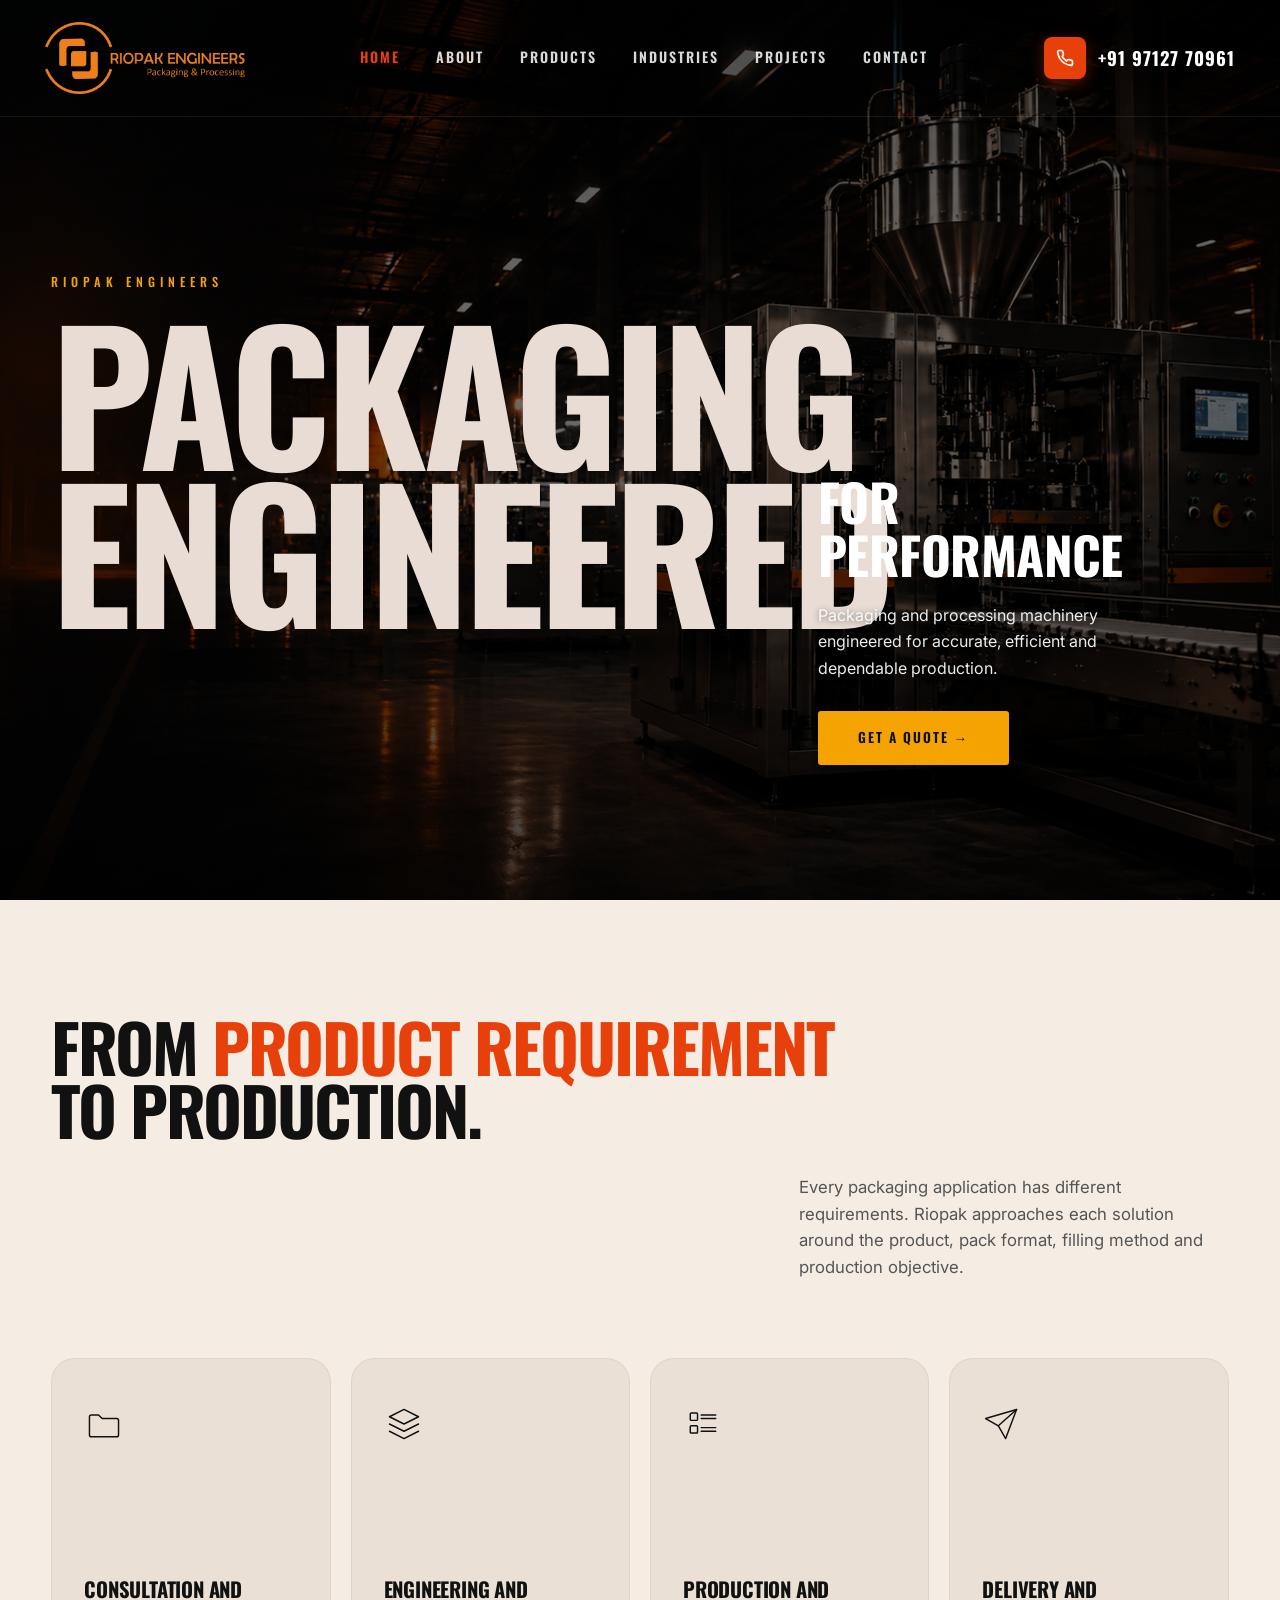
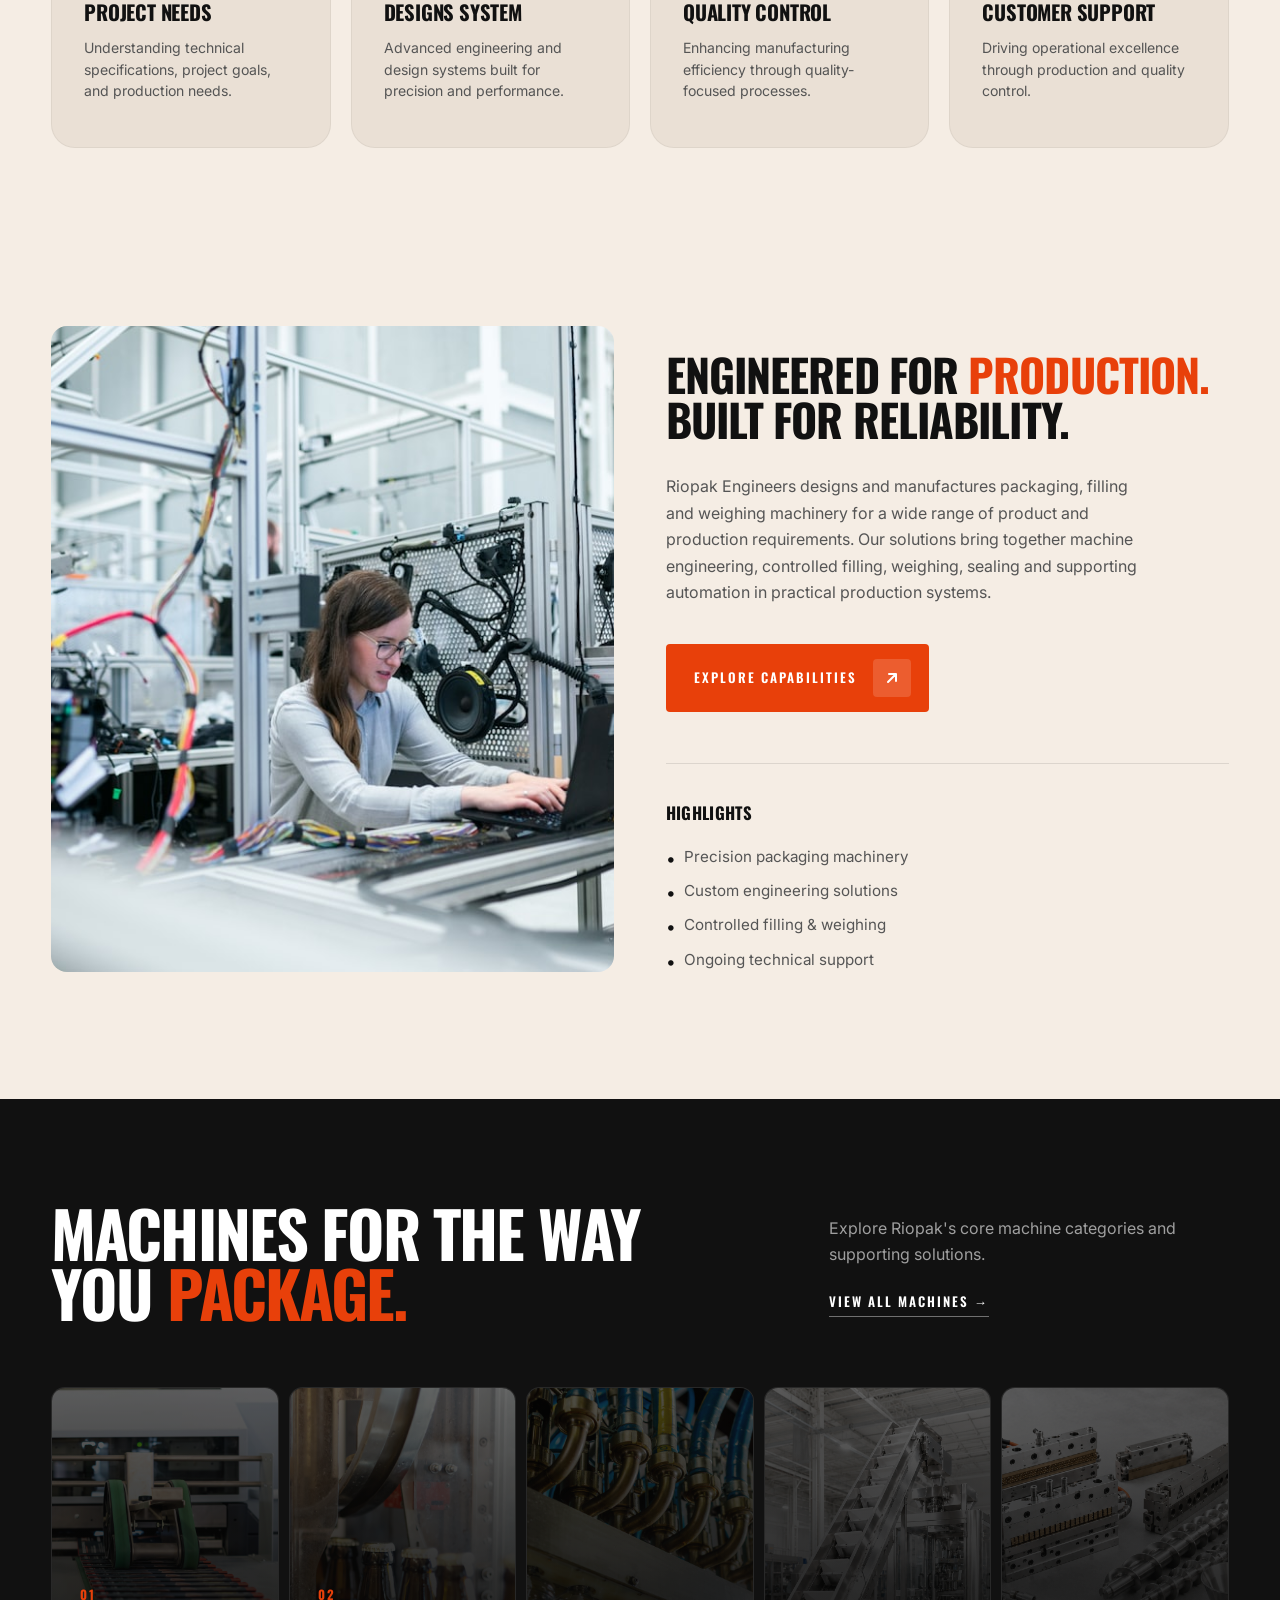
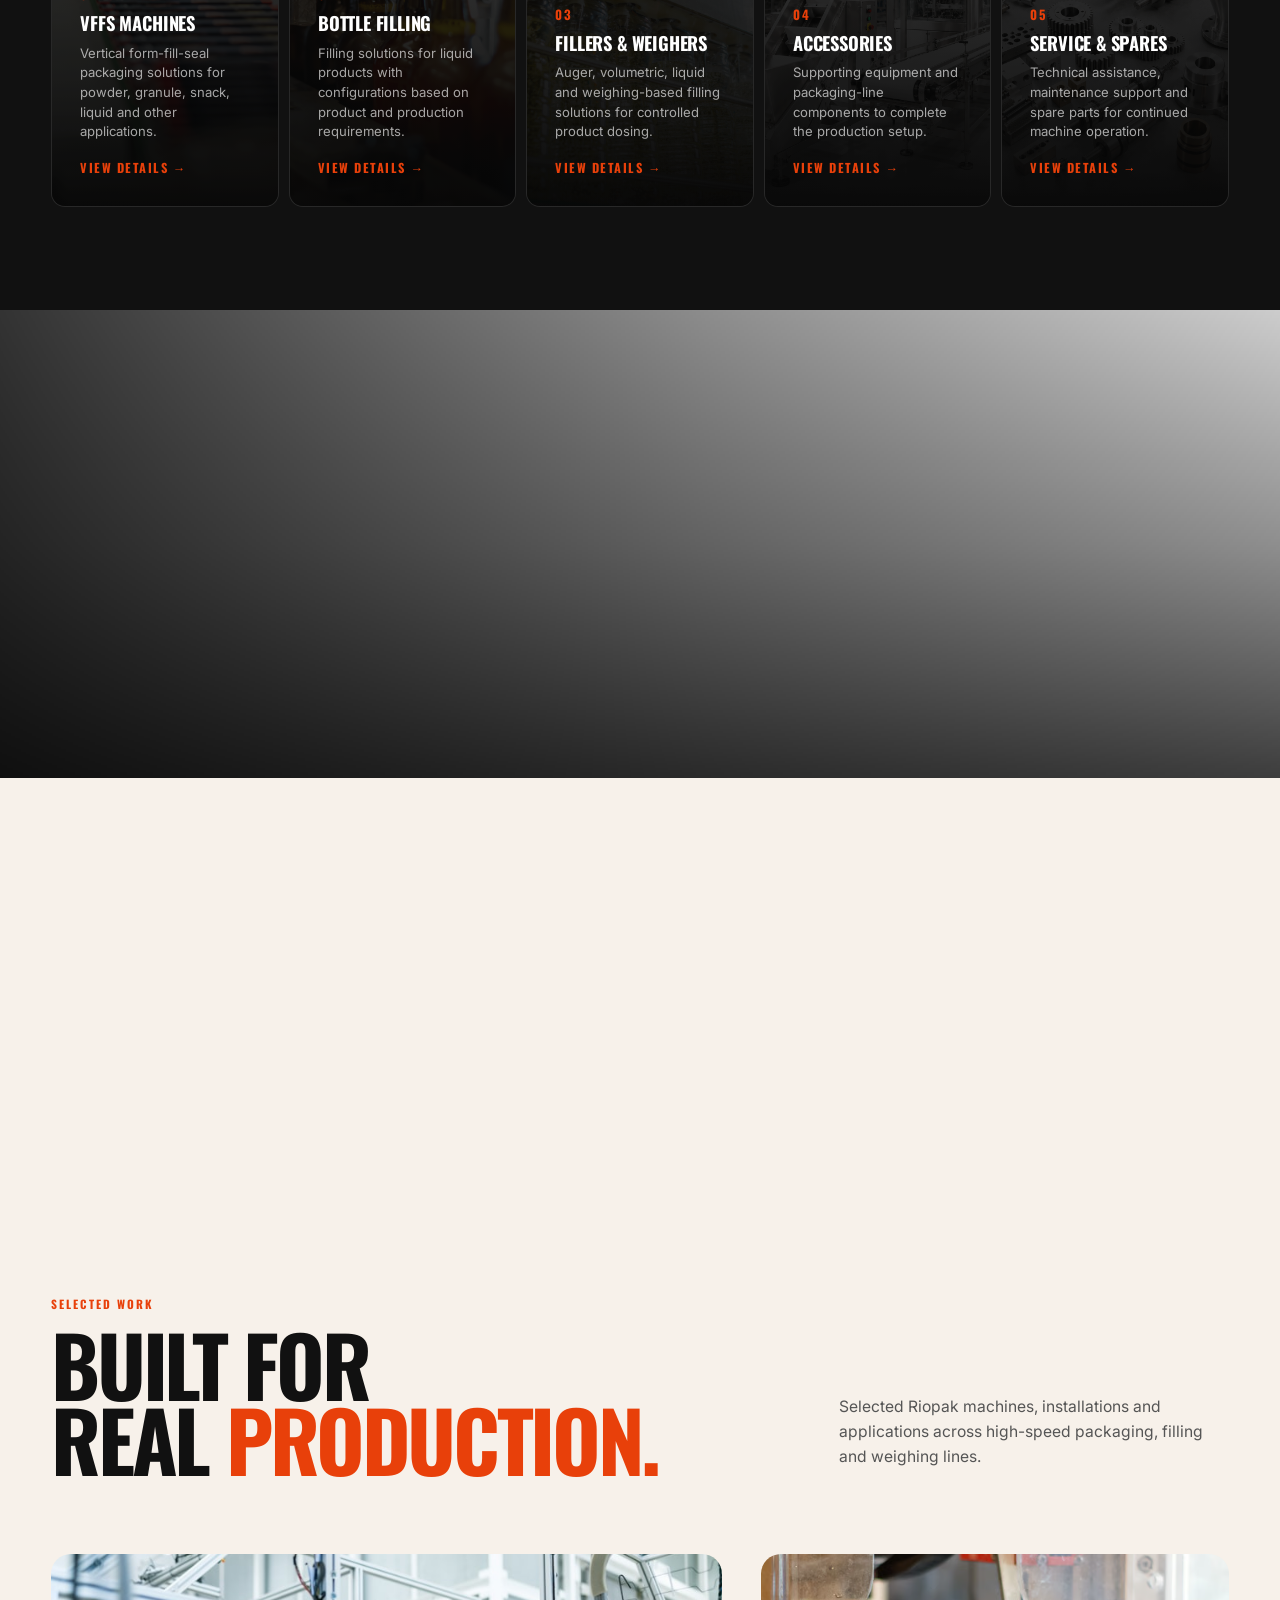
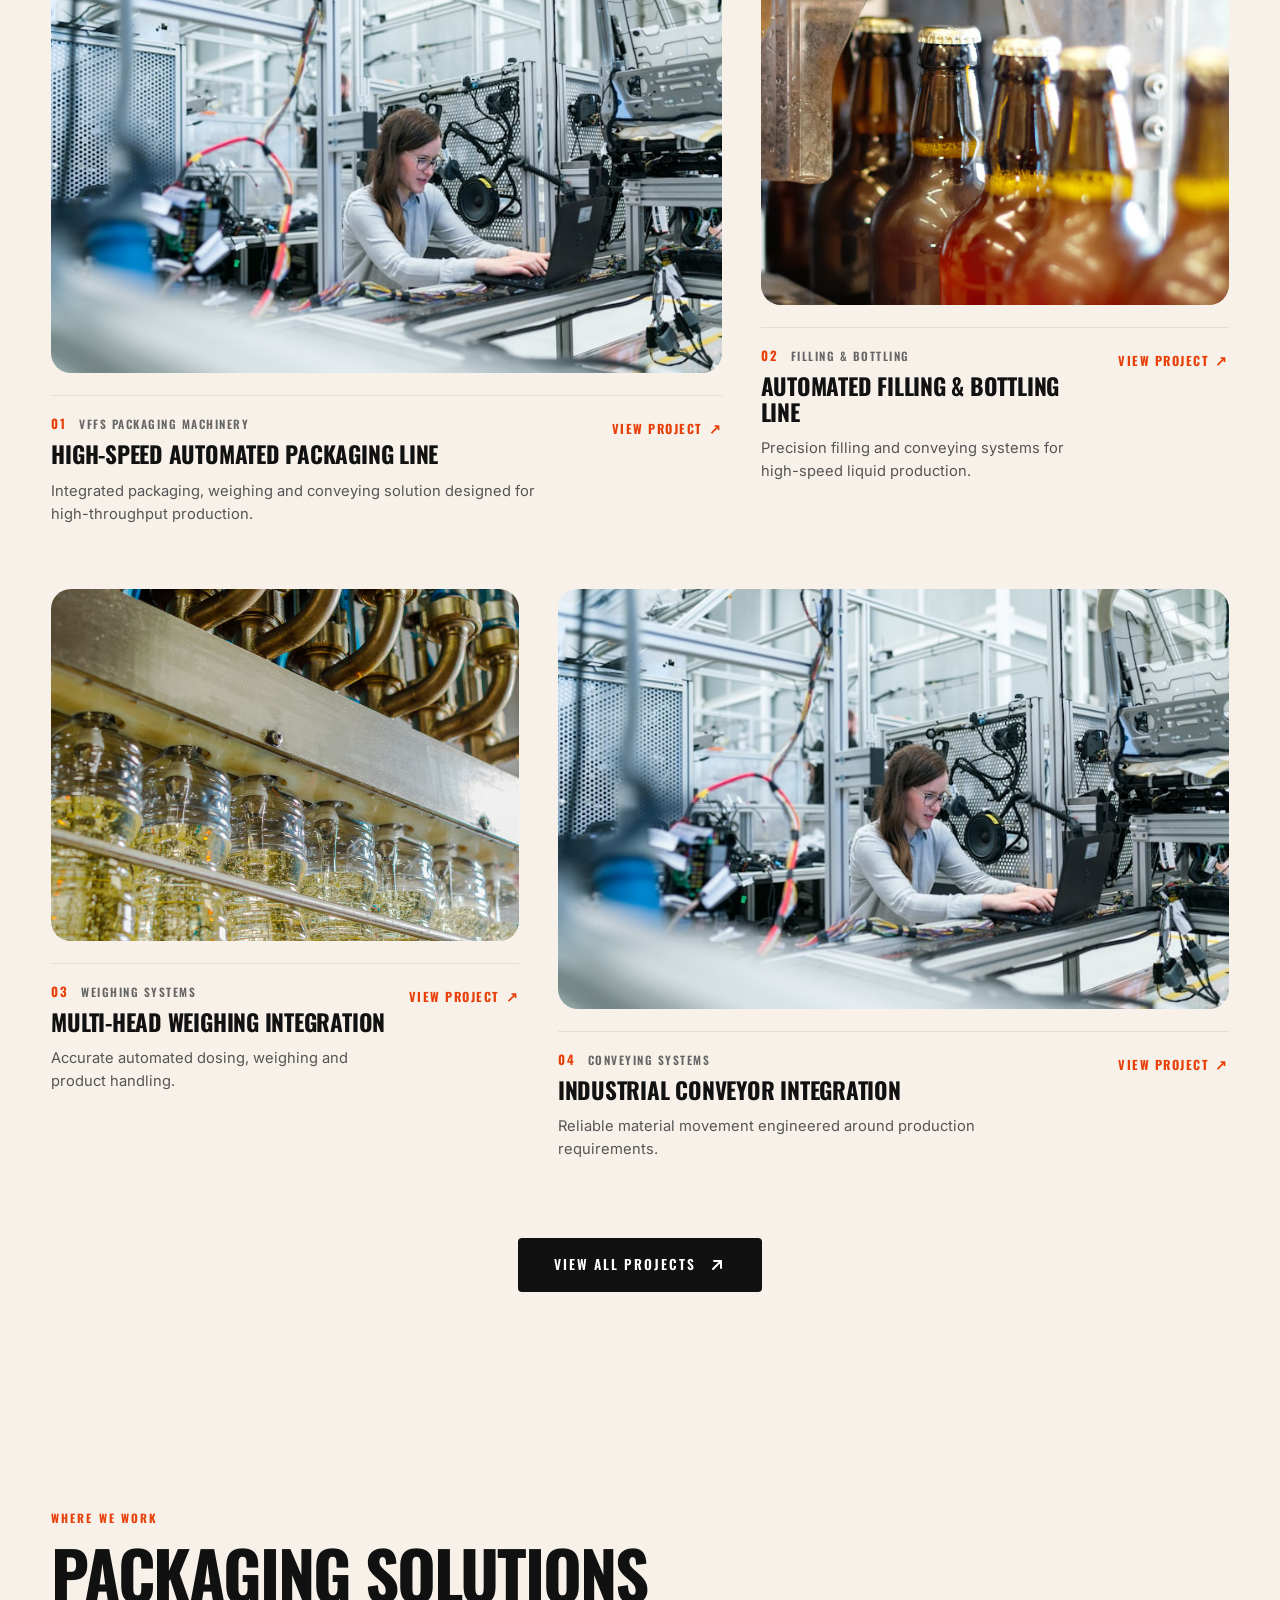
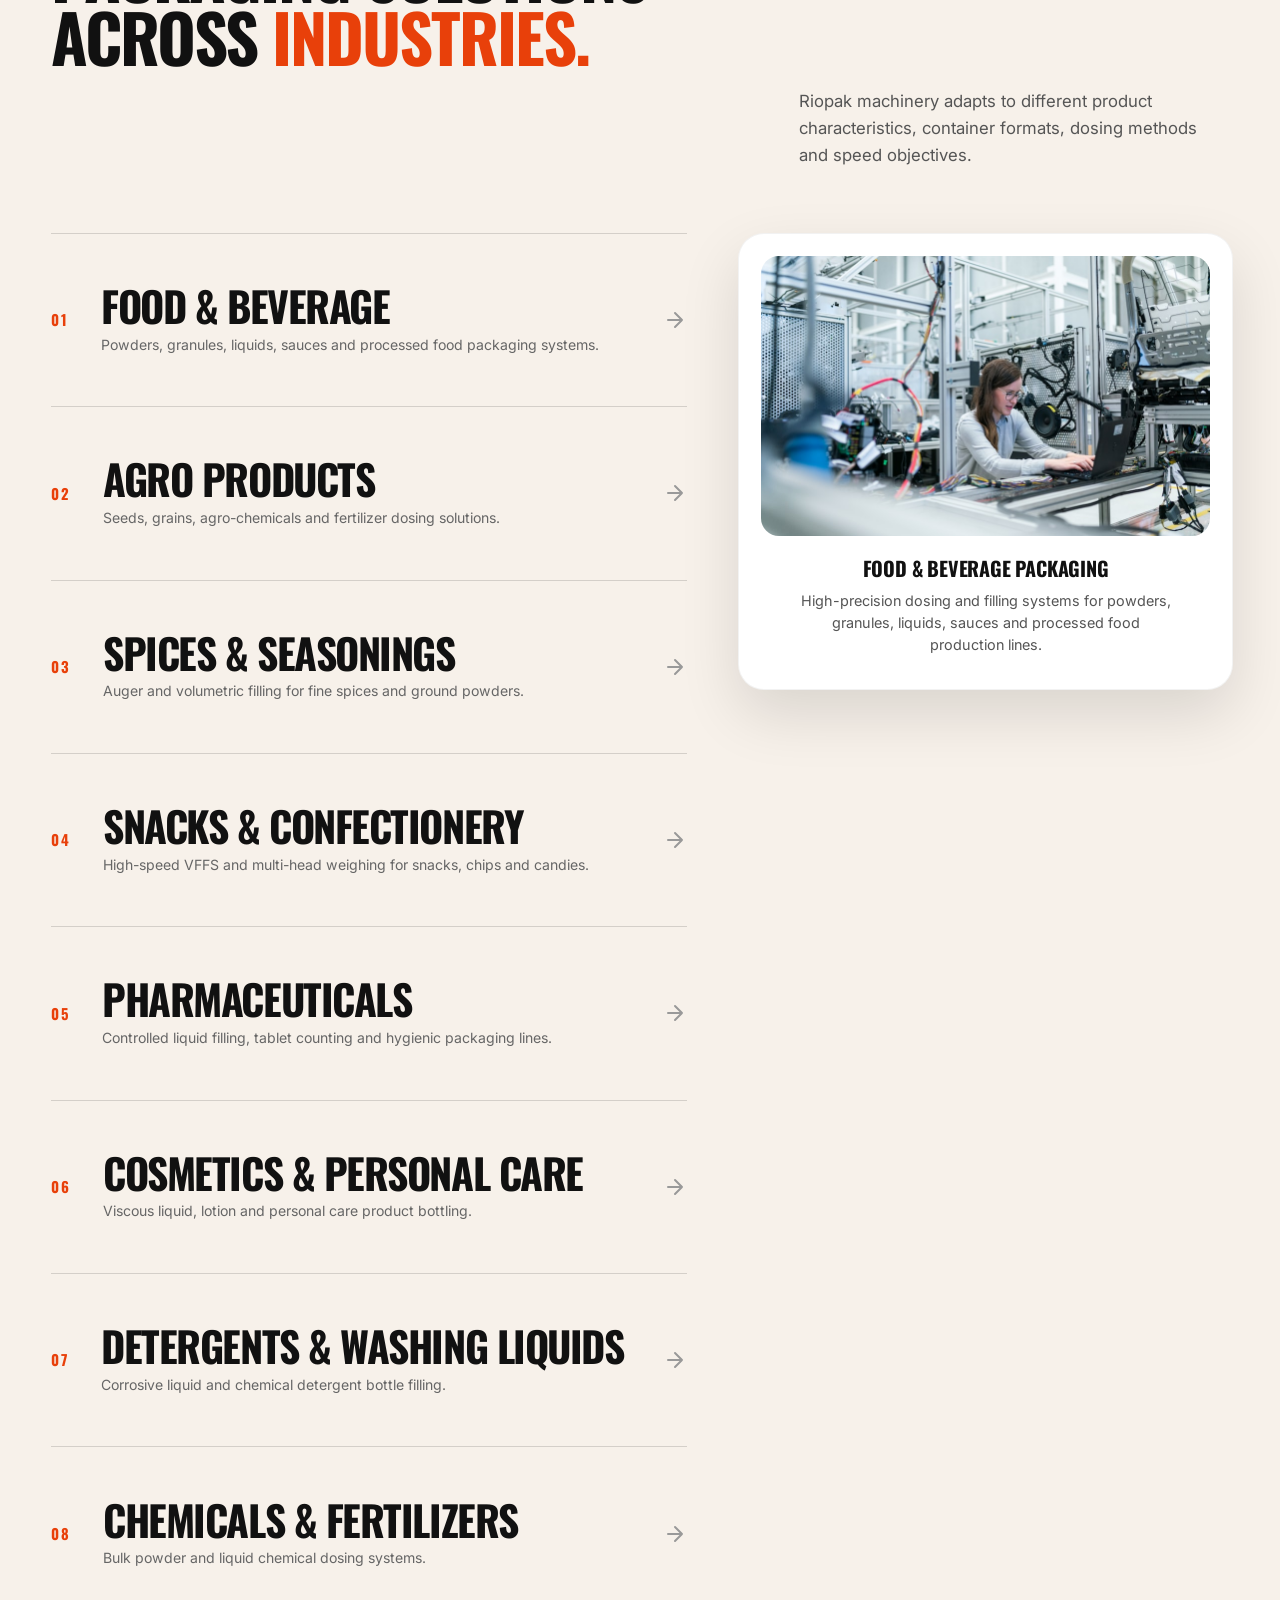
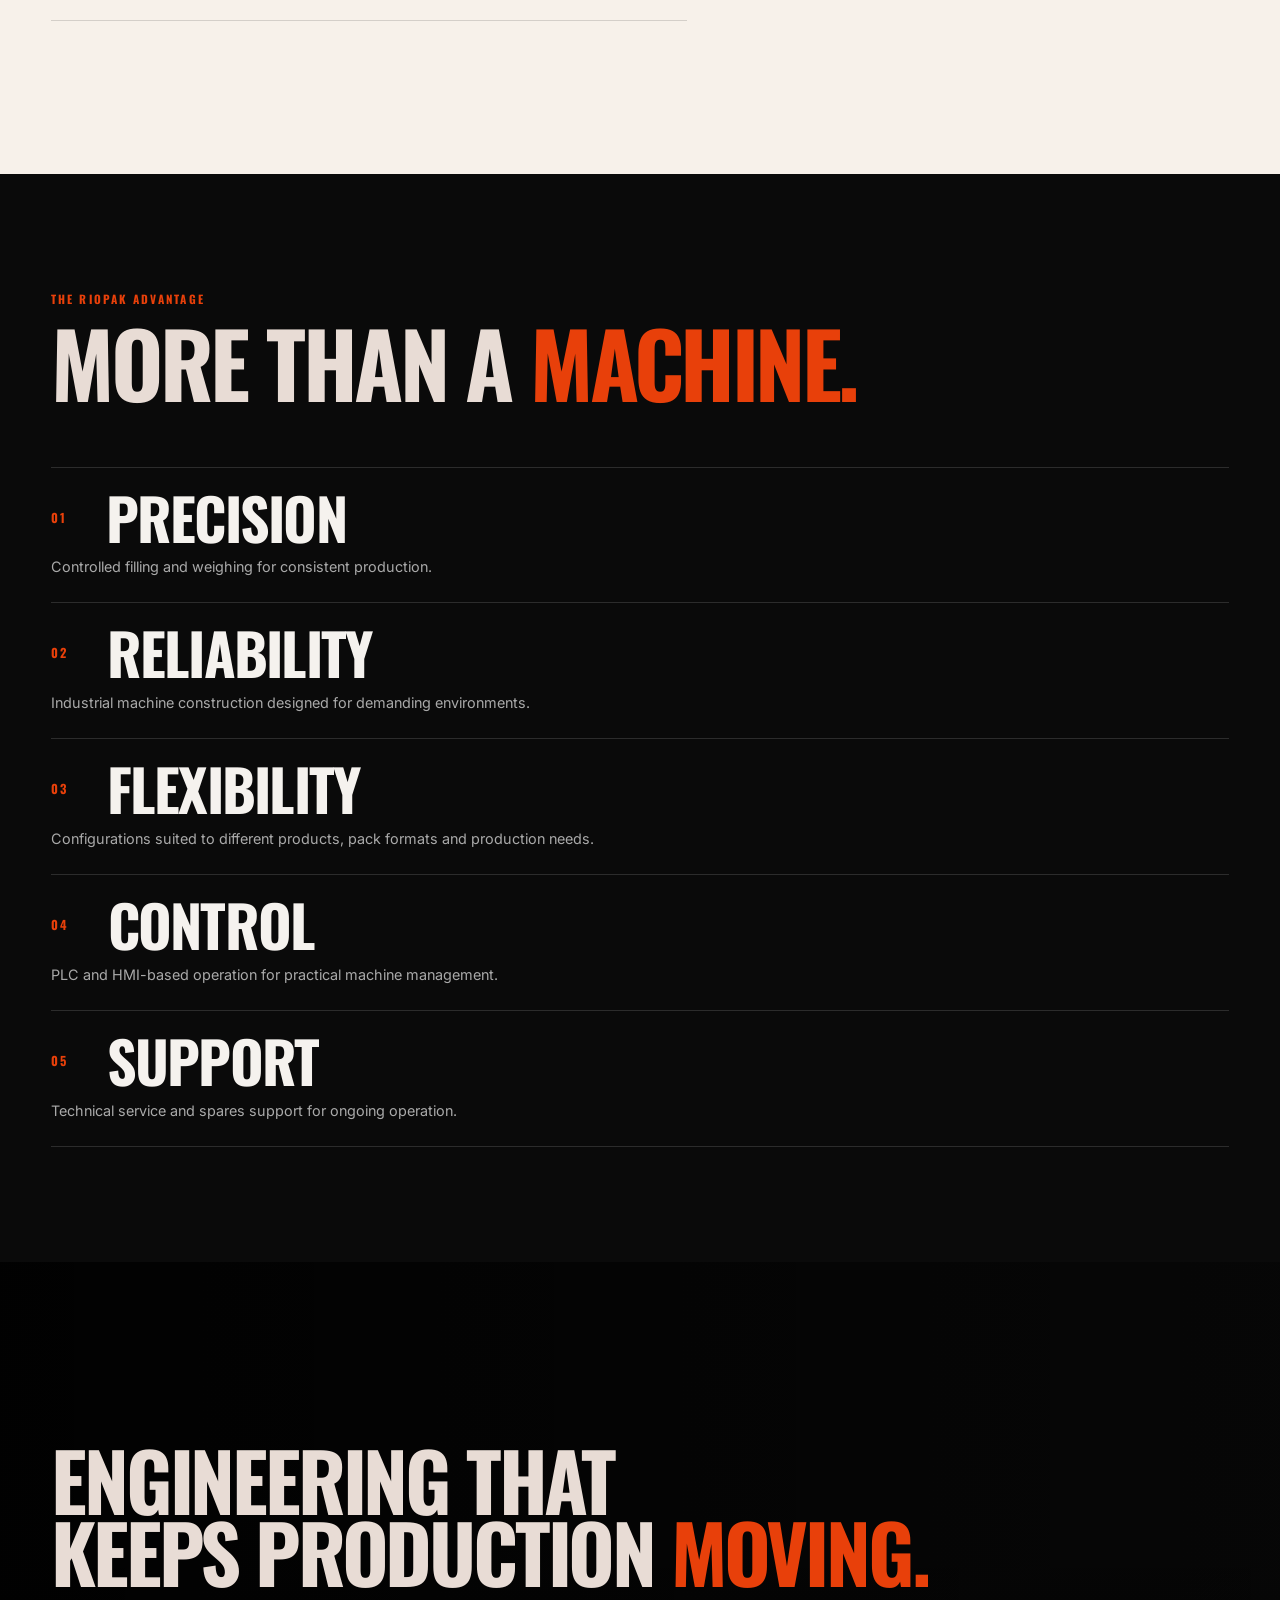
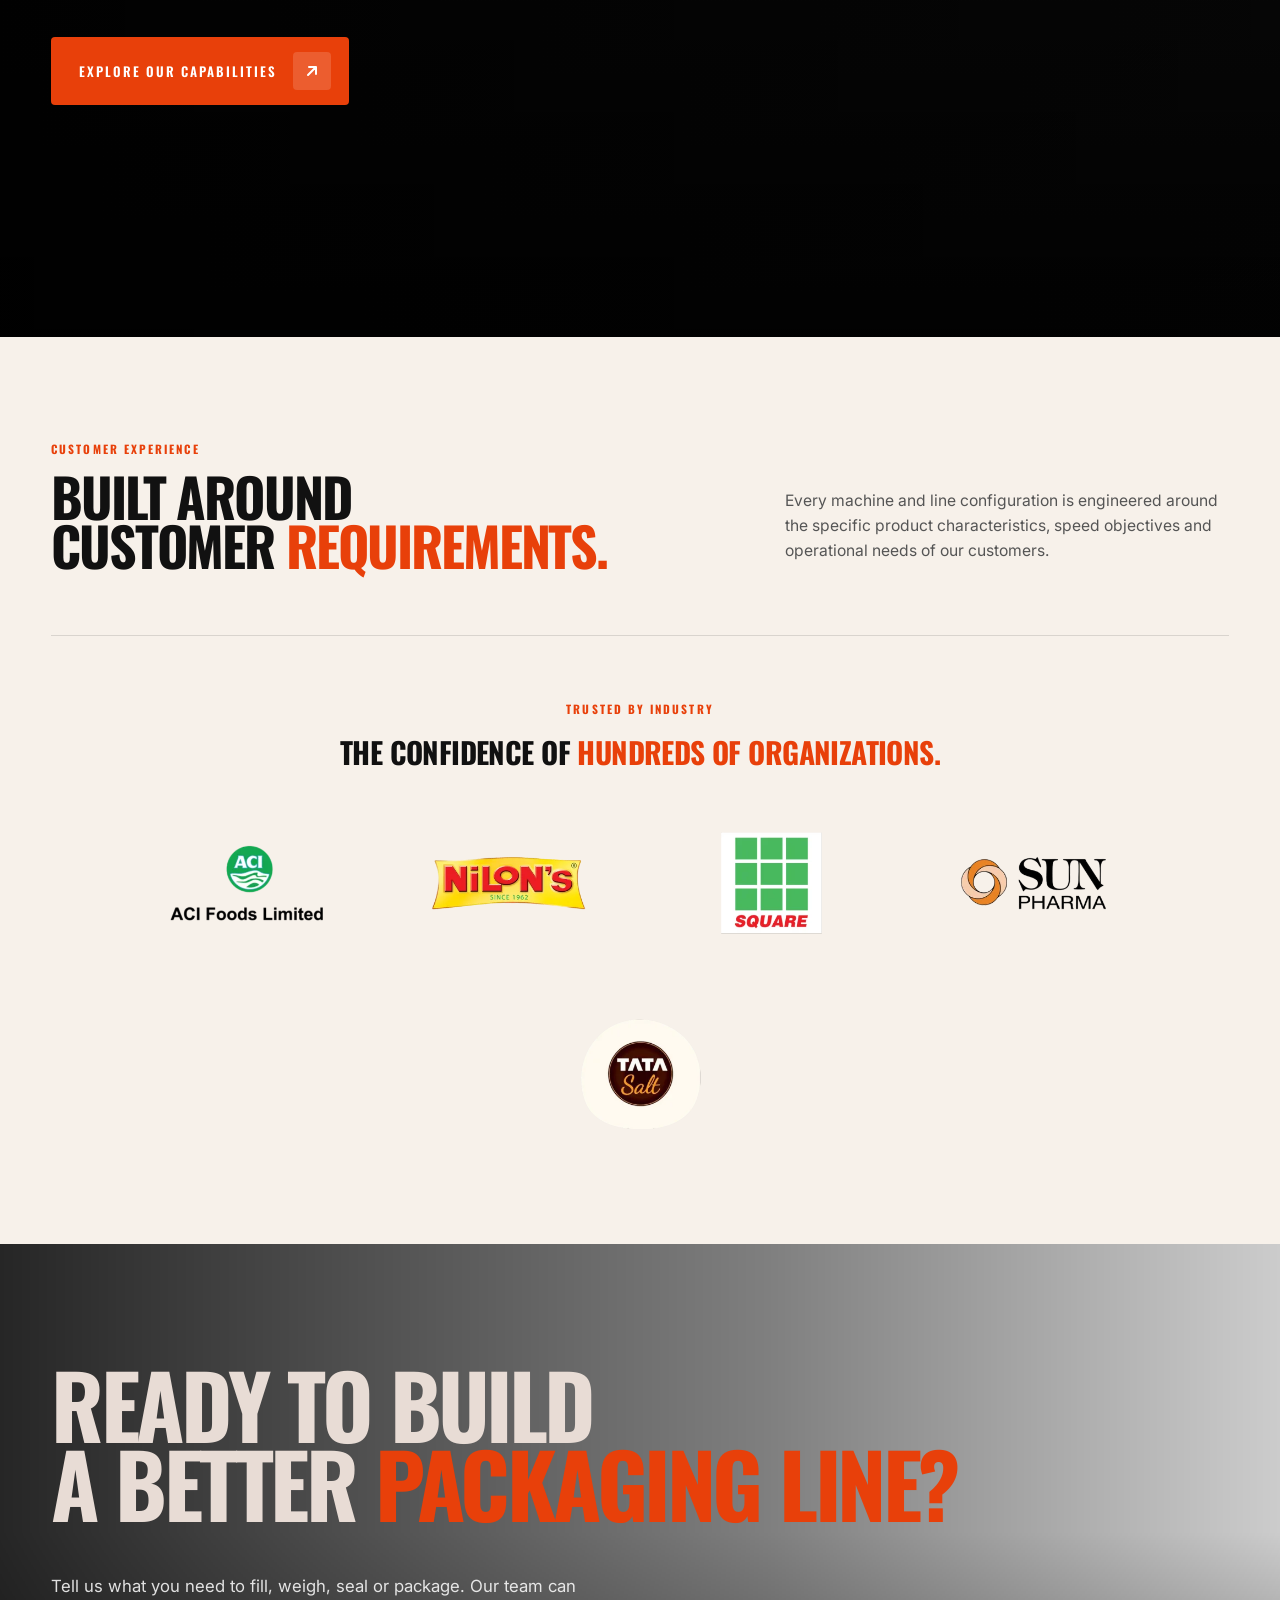
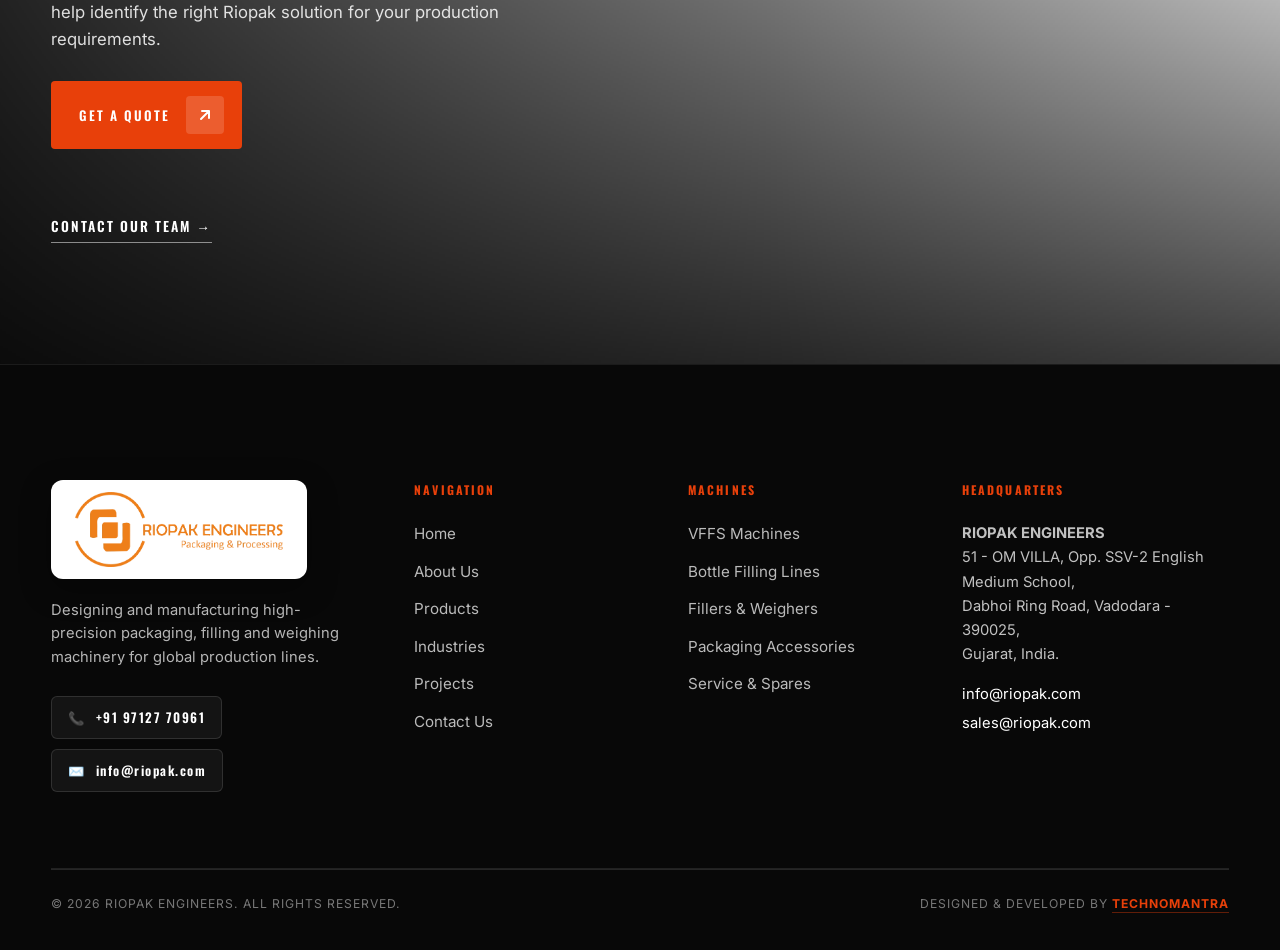
==== commit 190d748c: "Update homepage: Section 02 process cards, Section 08 sticky card showcase, Section 03 about image, " ====
--- a/index.html
+++ b/index.html
@@ -78,52 +78,61 @@
         </div>
       </div>
       <div class="process-grid">
+        <!-- Card 01: Consultation & Project Needs -->
         <div class="process-card reveal">
           <div class="process-card-icon">
-            <div class="process-card-icon-badge">
-              <svg width="32" height="32" viewBox="0 0 44 44" fill="none" stroke="currentColor" stroke-width="1.8" stroke-linecap="round" stroke-linejoin="round"><rect x="8" y="4" width="20" height="28" rx="2"/><path d="M14 12h8M14 18h8M14 24h5"/><path d="M28 14h4a2 2 0 0 1 2 2v20a2 2 0 0 1-2 2H16a2 2 0 0 1-2-2v-4"/></svg>
-            </div>
+            <svg width="40" height="40" viewBox="0 0 44 44" fill="none" stroke="currentColor" stroke-width="1.8" stroke-linecap="round" stroke-linejoin="round">
+              <path d="M6 14a2 2 0 0 1 2-2h8l4 4h16a2 2 0 0 1 2 2v16a2 2 0 0 1-2 2H8a2 2 0 0 1-2-2V14z"/>
+            </svg>
           </div>
           <div class="process-card-body">
-            <span class="step-number">01</span>
-            <h3>UNDERSTAND</h3>
-            <p>Product, packaging format and production requirements.</p>
-          </div>
-        </div>
+            <h3>CONSULTATION AND<br>PROJECT NEEDS</h3>
+            <p>Understanding technical specifications, project goals, and production needs.</p>
+          </div>
+        </div>
+
+        <!-- Card 02: Engineering & Designs System -->
         <div class="process-card reveal delay-1">
           <div class="process-card-icon">
-            <div class="process-card-icon-badge">
-              <svg width="32" height="32" viewBox="0 0 44 44" fill="none" stroke="currentColor" stroke-width="1.8" stroke-linecap="round" stroke-linejoin="round"><path d="M22 6v4M22 34v4M6 22h4M34 22h4"/><circle cx="22" cy="22" r="8"/><circle cx="22" cy="22" r="3"/><path d="M10.1 10.1l2.8 2.8M31.1 31.1l2.8 2.8M10.1 33.9l2.8-2.8M31.1 12.9l2.8-2.8"/></svg>
-            </div>
+            <svg width="40" height="40" viewBox="0 0 44 44" fill="none" stroke="currentColor" stroke-width="1.8" stroke-linecap="round" stroke-linejoin="round">
+              <path d="M22 6L6 14l16 8 16-8-16-8z"/>
+              <path d="M6 22l16 8 16-8"/>
+              <path d="M6 30l16 8 16-8"/>
+            </svg>
           </div>
           <div class="process-card-body">
-            <span class="step-number">02</span>
-            <h3>ENGINEER</h3>
-            <p>Select and configure the right filling, weighing, sealing and automation approach.</p>
-          </div>
-        </div>
+            <h3>ENGINEERING AND<br>DESIGNS SYSTEM</h3>
+            <p>Advanced engineering and design systems built for precision and performance.</p>
+          </div>
+        </div>
+
+        <!-- Card 03: Production & Quality Control -->
         <div class="process-card reveal delay-2">
           <div class="process-card-icon">
-            <div class="process-card-icon-badge">
-              <svg width="32" height="32" viewBox="0 0 44 44" fill="none" stroke="currentColor" stroke-width="1.8" stroke-linecap="round" stroke-linejoin="round"><rect x="6" y="6" width="14" height="14" rx="2"/><rect x="24" y="6" width="14" height="14" rx="2"/><rect x="6" y="24" width="14" height="14" rx="2"/><path d="M28 24h6M31 24v14"/></svg>
-            </div>
+            <svg width="40" height="40" viewBox="0 0 44 44" fill="none" stroke="currentColor" stroke-width="1.8" stroke-linecap="round" stroke-linejoin="round">
+              <rect x="8" y="10" width="8" height="8" rx="1"/>
+              <path d="M20 12h16M20 16h16"/>
+              <rect x="8" y="24" width="8" height="8" rx="1"/>
+              <path d="M20 26h16M20 30h16"/>
+            </svg>
           </div>
           <div class="process-card-body">
-            <span class="step-number">03</span>
-            <h3>BUILD</h3>
-            <p>Manufacture and assemble the machine around performance, accuracy and reliability.</p>
-          </div>
-        </div>
+            <h3>PRODUCTION AND<br>QUALITY CONTROL</h3>
+            <p>Enhancing manufacturing efficiency through quality-focused processes.</p>
+          </div>
+        </div>
+
+        <!-- Card 04: Delivery & Customer Support -->
         <div class="process-card reveal delay-3">
           <div class="process-card-icon">
-            <div class="process-card-icon-badge">
-              <svg width="32" height="32" viewBox="0 0 44 44" fill="none" stroke="currentColor" stroke-width="1.8" stroke-linecap="round" stroke-linejoin="round"><path d="M32 18l6-3-6-3v6z"/><path d="M38 15H24"/><path d="M6 22a10 10 0 0 0 10 10h4"/><path d="M20 36l4-4-4-4"/><path d="M38 22a10 10 0 0 0-10-10h-4"/></svg>
-            </div>
+            <svg width="40" height="40" viewBox="0 0 44 44" fill="none" stroke="currentColor" stroke-width="1.8" stroke-linecap="round" stroke-linejoin="round">
+              <path d="M38 6L18 24"/>
+              <path d="M38 6L26 38l-8-14-14-8L38 6z"/>
+            </svg>
           </div>
           <div class="process-card-body">
-            <span class="step-number">04</span>
-            <h3>SUPPORT</h3>
-            <p>Provide technical assistance, service and spares for ongoing operation.</p>
+            <h3>DELIVERY AND<br>CUSTOMER SUPPORT</h3>
+            <p>Driving operational excellence through production and quality control.</p>
           </div>
         </div>
       </div>
@@ -290,7 +299,7 @@
         <article class="project-card-editorial project-col-7 reveal">
           <a href="pages/projects.html" class="project-card-link">
             <div class="project-photo-frame">
-              <img src="assets/images/hero/hero-section.png" alt="High-Speed Automated Packaging Line" loading="lazy">
+              <img src="assets/images/projects/vffs-machine.jpg" alt="High-Speed Automated Packaging Line" loading="lazy">
             </div>
             <div class="project-info-row">
               <div class="project-info-left">
@@ -356,7 +365,7 @@
         <article class="project-card-editorial project-col-7 reveal delay-3">
           <a href="pages/projects.html" class="project-card-link">
             <div class="project-photo-frame">
-              <img src="assets/images/about/about-main.jpg" alt="Industrial Conveyor Integration" loading="lazy">
+              <img src="assets/images/projects/custom-packaging-line.jpg" alt="Industrial Conveyor Integration" loading="lazy">
             </div>
             <div class="project-info-row">
               <div class="project-info-left">
@@ -399,10 +408,13 @@
 
       <div class="industries-list-wrap">
         <div class="industries-list">
-          <div class="industry-row reveal" data-img="assets/images/industries/food.jpg">
+          <div class="industry-row reveal" data-img="assets/images/industries/food.jpg" data-title="FOOD & BEVERAGE PACKAGING" data-desc="High-precision dosing and filling systems for powders, granules, liquids, sauces and processed food production lines.">
             <div class="ind-left">
               <span class="ind-num">01</span>
-              <h3 class="ind-name">FOOD & BEVERAGE</h3>
+              <div class="ind-text-col">
+                <h3 class="ind-name">FOOD & BEVERAGE</h3>
+                <p class="ind-subtext">Powders, granules, liquids, sauces and processed food packaging systems.</p>
+              </div>
             </div>
             <div class="ind-mobile-img"><img src="assets/images/industries/food.jpg" alt="Food & Beverage" loading="lazy"></div>
             <div class="ind-arrow">
@@ -410,10 +422,13 @@
             </div>
           </div>
 
-          <div class="industry-row reveal delay-1" data-img="assets/images/industries/agro.jpg">
+          <div class="industry-row reveal delay-1" data-img="assets/images/industries/agro.jpg" data-title="AGRO PRODUCTS & SEED DOSING" data-desc="Robust filling and packaging solutions for seeds, grains, agro-chemicals and specialized fertilizer dosing.">
             <div class="ind-left">
               <span class="ind-num">02</span>
-              <h3 class="ind-name">AGRO PRODUCTS</h3>
+              <div class="ind-text-col">
+                <h3 class="ind-name">AGRO PRODUCTS</h3>
+                <p class="ind-subtext">Seeds, grains, agro-chemicals and fertilizer dosing solutions.</p>
+              </div>
             </div>
             <div class="ind-mobile-img"><img src="assets/images/industries/agro.jpg" alt="Agro Products" loading="lazy"></div>
             <div class="ind-arrow">
@@ -421,10 +436,13 @@
             </div>
           </div>
 
-          <div class="industry-row reveal delay-2" data-img="assets/images/industries/spices.jpg">
+          <div class="industry-row reveal delay-2" data-img="assets/images/industries/spices.jpg" data-title="SPICE & POWDER PACKAGING" data-desc="Dust-controlled auger and volumetric fillers engineered for fine spices, seasonings and ground powders.">
             <div class="ind-left">
               <span class="ind-num">03</span>
-              <h3 class="ind-name">SPICES & SEASONINGS</h3>
+              <div class="ind-text-col">
+                <h3 class="ind-name">SPICES & SEASONINGS</h3>
+                <p class="ind-subtext">Auger and volumetric filling for fine spices and ground powders.</p>
+              </div>
             </div>
             <div class="ind-mobile-img"><img src="assets/images/industries/spices.jpg" alt="Spices & Seasonings" loading="lazy"></div>
             <div class="ind-arrow">
@@ -432,10 +450,13 @@
             </div>
           </div>
 
-          <div class="industry-row reveal delay-3" data-img="assets/images/industries/snacks.jpg">
+          <div class="industry-row reveal delay-3" data-img="assets/images/industries/snacks.jpg" data-title="SNACK & CONFECTIONERY LINES" data-desc="High-speed VFFS machines paired with multi-head weighers for fragile snacks, chips and candies.">
             <div class="ind-left">
               <span class="ind-num">04</span>
-              <h3 class="ind-name">SNACKS & CONFECTIONERY</h3>
+              <div class="ind-text-col">
+                <h3 class="ind-name">SNACKS & CONFECTIONERY</h3>
+                <p class="ind-subtext">High-speed VFFS and multi-head weighing for snacks, chips and candies.</p>
+              </div>
             </div>
             <div class="ind-mobile-img"><img src="assets/images/industries/snacks.jpg" alt="Snacks & Confectionery" loading="lazy"></div>
             <div class="ind-arrow">
@@ -443,10 +464,13 @@
             </div>
           </div>
 
-          <div class="industry-row reveal" data-img="assets/images/industries/pharma.jpg">
+          <div class="industry-row reveal" data-img="assets/images/industries/pharma.jpg" data-title="PHARMACEUTICAL PACKAGING" data-desc="Hygienic liquid filling, tablet counting and cleanroom-compliant automated packaging machinery.">
             <div class="ind-left">
               <span class="ind-num">05</span>
-              <h3 class="ind-name">PHARMACEUTICALS</h3>
+              <div class="ind-text-col">
+                <h3 class="ind-name">PHARMACEUTICALS</h3>
+                <p class="ind-subtext">Controlled liquid filling, tablet counting and hygienic packaging lines.</p>
+              </div>
             </div>
             <div class="ind-mobile-img"><img src="assets/images/industries/pharma.jpg" alt="Pharmaceuticals" loading="lazy"></div>
             <div class="ind-arrow">
@@ -454,10 +478,13 @@
             </div>
           </div>
 
-          <div class="industry-row reveal delay-1" data-img="assets/images/industries/cosmetics.jpg">
+          <div class="industry-row reveal delay-1" data-img="assets/images/industries/cosmetics.jpg" data-title="COSMETIC & BOTTLING SOLUTIONS" data-desc="Precision dosing and capping for viscous liquids, creams, lotions and personal care containers.">
             <div class="ind-left">
               <span class="ind-num">06</span>
-              <h3 class="ind-name">COSMETICS & PERSONAL CARE</h3>
+              <div class="ind-text-col">
+                <h3 class="ind-name">COSMETICS & PERSONAL CARE</h3>
+                <p class="ind-subtext">Viscous liquid, lotion and personal care product bottling.</p>
+              </div>
             </div>
             <div class="ind-mobile-img"><img src="assets/images/industries/cosmetics.jpg" alt="Cosmetics & Personal Care" loading="lazy"></div>
             <div class="ind-arrow">
@@ -465,10 +492,13 @@
             </div>
           </div>
 
-          <div class="industry-row reveal delay-2" data-img="assets/images/industries/detergents.jpg">
+          <div class="industry-row reveal delay-2" data-img="assets/images/industries/detergents.jpg" data-title="DETERGENT & CHEMICAL BOTTLING" data-desc="Corrosion-resistant filling lines for household detergents, liquid soaps and chemical cleaning liquids.">
             <div class="ind-left">
               <span class="ind-num">07</span>
-              <h3 class="ind-name">DETERGENTS & WASHING LIQUIDS</h3>
+              <div class="ind-text-col">
+                <h3 class="ind-name">DETERGENTS & WASHING LIQUIDS</h3>
+                <p class="ind-subtext">Corrosive liquid and chemical detergent bottle filling.</p>
+              </div>
             </div>
             <div class="ind-mobile-img"><img src="assets/images/industries/detergents.jpg" alt="Detergents & Washing Liquids" loading="lazy"></div>
             <div class="ind-arrow">
@@ -476,10 +506,13 @@
             </div>
           </div>
 
-          <div class="industry-row reveal delay-3" data-img="assets/images/industries/chemicals.jpg">
+          <div class="industry-row reveal delay-3" data-img="assets/images/industries/chemicals.jpg" data-title="INDUSTRIAL CHEMICAL DOSING" data-desc="Heavy-duty bulk powder and liquid dosing systems built for safety, durability and high performance.">
             <div class="ind-left">
               <span class="ind-num">08</span>
-              <h3 class="ind-name">CHEMICALS & FERTILIZERS</h3>
+              <div class="ind-text-col">
+                <h3 class="ind-name">CHEMICALS & FERTILIZERS</h3>
+                <p class="ind-subtext">Bulk powder and liquid chemical dosing systems.</p>
+              </div>
             </div>
             <div class="ind-mobile-img"><img src="assets/images/industries/chemicals.jpg" alt="Chemicals & Fertilizers" loading="lazy"></div>
             <div class="ind-arrow">
@@ -488,10 +521,17 @@
           </div>
         </div>
 
-        <!-- Floating Preview Image for Desktop -->
-        <div class="industry-preview-floating">
-          <img src="assets/images/industries/food.jpg" alt="Industry preview" id="indPreviewImg">
-          <div class="preview-overlay"></div>
+        <!-- Sticky Editorial Showcase Card on Desktop (Matches Reference Image) -->
+        <div class="industry-card-floating">
+          <div class="industry-card-inner">
+            <div class="industry-card-media">
+              <img src="assets/images/industries/food.jpg" alt="Industry preview" id="indPreviewImg">
+            </div>
+            <div class="industry-card-body">
+              <h4 class="ind-card-title" id="indCardTitle">FOOD & BEVERAGE PACKAGING</h4>
+              <p class="ind-card-desc" id="indCardDesc">High-precision dosing and filling systems for powders, granules, liquids, sauces and processed food production lines.</p>
+            </div>
+          </div>
         </div>
       </div>
     </div>
@@ -707,11 +747,6 @@
         </div>
       </div>
 
-      <!-- Giant Brand Statement Typography -->
-      <div class="footer-giant-brand reveal">
-        <h2 class="giant-brand-text">RIOPAK ENGINEERS</h2>
-      </div>
-
       <!-- Bottom Legal Bar -->
       <div class="footer-bottom-fab">
         <p class="copyright-text">&copy; <span id="year"></span> RIOPAK ENGINEERS. ALL RIGHTS RESERVED.</p>
--- a/css/style.css
+++ b/css/style.css
@@ -440,100 +440,64 @@
 .process-grid {
   display: grid;
   grid-template-columns: repeat(4, 1fr);
-  gap: 8px;
-  margin-top: clamp(60px, 7vw, 110px);
+  gap: 20px;
+  margin-top: clamp(45px, 6vw, 85px);
   border-top: none;
 }
 
-/* Individual card */
+/* Individual card (Matches Reference Image Exactly) */
 .process-card {
   background: #EAE0D5;
-  border: 1px solid rgba(0, 0, 0, 0.08);
-  border-radius: 16px;
-  padding: clamp(32px, 3vw, 44px) clamp(24px, 2.5vw, 32px);
-  min-height: 380px;
+  border: 1px solid rgba(0, 0, 0, 0.05);
+  border-radius: 24px;
+  padding: clamp(36px, 3.5vw, 48px) clamp(24px, 2.5vw, 32px);
+  min-height: 390px;
   display: flex;
   flex-direction: column;
   justify-content: space-between;
-  transition: transform 0.4s cubic-bezier(0.2, 0.65, 0.2, 1), background-color 0.4s ease, box-shadow 0.4s ease, border-color 0.4s ease;
+  transition: transform 0.4s cubic-bezier(0.2, 0.65, 0.2, 1), background-color 0.4s ease, box-shadow 0.4s ease;
   position: relative;
   overflow: hidden;
-}
-.process-card::after {
-  content: "";
-  position: absolute;
-  bottom: 0;
-  left: 0;
-  width: 0;
-  height: 4px;
-  background: #E8400A;
-  transition: width 0.4s ease;
 }
 .process-card:hover {
   transform: translateY(-8px);
-  background: #E6D8CA;
-  border-color: rgba(232, 64, 10, 0.3);
-  box-shadow: 0 20px 45px rgba(0, 0, 0, 0.1);
-}
-.process-card:hover::after {
-  width: 100%;
-}
-
-/* Card top bar (Icon + Number) */
+  background: #E4D8CC;
+  box-shadow: 0 20px 45px rgba(0, 0, 0, 0.08);
+}
+
+/* Card Top Icon */
 .process-card-icon {
   margin-bottom: auto;
   display: flex;
-  align-items: center;
-  justify-content: space-between;
+  align-items: flex-start;
   width: 100%;
 }
-.process-card-icon-badge {
-  width: 56px;
-  height: 56px;
-  background: rgba(255, 255, 255, 0.7);
-  border-radius: 12px;
-  display: flex;
-  align-items: center;
-  justify-content: center;
-  transition: background 0.4s ease, transform 0.4s ease;
-  border: 1px solid rgba(0, 0, 0, 0.06);
-}
 .process-card-icon svg {
-  width: 32px;
-  height: 32px;
+  width: 40px;
+  height: 40px;
   stroke: #111111;
-  stroke-width: 1.5;
-  transition: stroke 0.4s ease, transform 0.4s ease;
-}
-.process-card:hover .process-card-icon-badge {
-  background: #E8400A;
-  transform: scale(1.05);
+  stroke-width: 1.6;
+  fill: none;
+  transition: transform 0.35s ease, stroke 0.35s ease;
 }
 .process-card:hover .process-card-icon svg {
-  stroke: #ffffff;
-}
-
-/* Card body */
+  stroke: #E8400A;
+  transform: translateY(-2px);
+}
+
+/* Card Body */
 .process-card-body {
   margin-top: auto;
-  padding-top: 36px;
-}
-.process-card-body .step-number {
-  display: block;
-  font-family: 'Oswald', sans-serif;
-  font-size: 0.8rem;
-  font-weight: 700;
-  letter-spacing: 2px;
-  color: #E8400A;
-  margin-bottom: 8px;
+  display: flex;
+  flex-direction: column;
 }
 .process-card-body h3 {
   font-family: 'Oswald', sans-serif;
-  font-size: clamp(1.4rem, 1.8vw, 1.8rem);
+  font-size: clamp(1.2rem, 1.6vw, 1.55rem);
   font-weight: 700;
   text-transform: uppercase;
   letter-spacing: -0.01em;
-  line-height: 1.1;
+  line-height: 1.15;
   color: #111111;
   margin-bottom: 12px;
   transition: color 0.3s ease;
@@ -543,8 +507,8 @@
 }
 .process-card-body p {
   font-family: 'Inter', sans-serif;
-  font-size: 0.95rem;
-  line-height: 1.65;
+  font-size: 0.88rem;
+  line-height: 1.55;
   color: #555555;
   margin: 0;
 }
@@ -1330,11 +1294,13 @@
 .industries-list-wrap {
   position: relative;
   display: flex;
-  gap: clamp(40px, 5vw, 80px);
+  justify-content: space-between;
+  gap: clamp(30px, 4vw, 65px);
   align-items: flex-start;
 }
 .industries-list {
-  flex: 1;
+  flex: 0 0 54%;
+  max-width: 54%;
   display: flex;
   flex-direction: column;
 }
@@ -1344,7 +1310,7 @@
   display: flex;
   align-items: center;
   justify-content: space-between;
-  padding: clamp(20px, 2.5vw, 32px) 0;
+  padding: clamp(34px, 4vw, 52px) 0;
   border-bottom: 1px solid rgba(0, 0, 0, 0.14);
   cursor: pointer;
   position: relative;
@@ -1356,25 +1322,41 @@
 .ind-left {
   display: flex;
   align-items: center;
-  gap: clamp(16px, 2.5vw, 36px);
+  gap: clamp(20px, 2.5vw, 40px);
 }
 .ind-num {
   font-family: 'Oswald', sans-serif;
-  font-size: 0.8rem;
+  font-size: 0.92rem;
   font-weight: 700;
   letter-spacing: 2px;
   color: #E8400A;
 }
+.ind-text-col {
+  display: flex;
+  flex-direction: column;
+  gap: 4px;
+}
 .ind-name {
   font-family: 'Oswald', sans-serif;
-  font-size: clamp(1.8rem, 4vw, 4.2rem);
+  font-size: clamp(2.2rem, 4vw, 4.2rem);
   font-weight: 800;
-  line-height: 0.95;
+  line-height: 1;
   letter-spacing: -0.035em;
   text-transform: uppercase;
   color: #111111;
   margin: 0;
   transition: transform 0.35s cubic-bezier(0.2, 0.65, 0.2, 1), color 0.35s ease;
+}
+.ind-subtext {
+  font-family: 'Inter', sans-serif;
+  font-size: 0.88rem;
+  line-height: 1.45;
+  color: #666666;
+  margin: 4px 0 0 0;
+  transition: color 0.35s ease;
+}
+.industry-row:hover .ind-subtext {
+  color: #222222;
 }
 .ind-arrow {
   color: #999;
@@ -1386,37 +1368,81 @@
 /* Row Hover State */
 .industry-row:hover .ind-name {
   color: #E8400A;
-  transform: translateX(12px);
+  transform: translateX(14px);
 }
 .industry-row:hover .ind-arrow {
   color: #E8400A;
-  transform: translateX(8px);
+  transform: translateX(10px);
 }
 .industry-row:hover {
   border-bottom-color: rgba(232, 64, 10, 0.4);
 }
 
-/* Floating Preview Box on Desktop */
-.industry-preview-floating {
+/* Premium White Sticky Card Showcase on Desktop (Matches Reference Image) */
+.industry-card-floating {
+  flex: 0 0 42%;
+  max-width: 42%;
   position: sticky;
-  top: 120px;
-  width: 38vw;
-  max-width: 600px;
-  height: 440px;
-  border-radius: 16px;
+  top: 110px;
+  align-self: flex-start;
+}
+.industry-card-inner {
+  background: #ffffff;
+  padding: 22px;
+  border-radius: 26px;
+  box-shadow: 0 24px 60px rgba(0, 0, 0, 0.12);
+  display: flex;
+  flex-direction: column;
+  align-items: center;
+  text-align: center;
+  border: 1px solid rgba(0, 0, 0, 0.05);
+  transition: transform 0.35s ease, box-shadow 0.35s ease;
+}
+.industry-card-media {
+  width: 100%;
+  height: 280px;
+  border-radius: 18px;
   overflow: hidden;
-  box-shadow: 0 24px 60px rgba(0, 0, 0, 0.2);
-  pointer-events: none;
-  background: #1a1a1a;
-  transition: opacity 0.4s ease, transform 0.4s ease;
-  align-self: flex-start;
-}
-.industry-preview-floating img {
+  position: relative;
+  background: #111;
+}
+.industry-card-media img {
   width: 100%;
   height: 100%;
   object-fit: cover;
   display: block;
-  transition: opacity 0.35s ease, transform 0.5s ease;
+  transition: opacity 0.25s ease, transform 0.4s ease;
+}
+.industry-card-body {
+  padding: 20px 10px 10px 10px;
+  display: flex;
+  flex-direction: column;
+  align-items: center;
+  text-align: center;
+}
+.ind-card-title {
+  font-family: 'Oswald', sans-serif;
+  font-size: 1.25rem;
+  font-weight: 700;
+  text-transform: uppercase;
+  letter-spacing: -0.01em;
+  color: #111111;
+  margin: 0 0 10px 0;
+  line-height: 1.2;
+  transition: opacity 0.25s ease;
+}
+.ind-card-desc {
+  font-family: 'Inter', sans-serif;
+  font-size: 0.9rem;
+  line-height: 1.55;
+  color: #555555;
+  margin: 0;
+  max-width: 380px;
+  transition: opacity 0.25s ease;
+}
+  object-fit: cover;
+  display: block;
+  transition: opacity 0.25s ease, transform 0.4s ease;
 }
 .preview-overlay {
   position: absolute;
@@ -1596,12 +1622,14 @@
 /* Top Title Header Row (Matches Fabrecor Reference Image) */
 .exp-head-row {
   display: flex;
+  flex-direction: row;
   align-items: flex-end;
   justify-content: space-between;
-  gap: clamp(40px, 5vw, 80px);
+  gap: clamp(30px, 4vw, 60px);
 }
 .exp-head-left {
-  flex: 0 1 65%;
+  flex: 0 0 58%;
+  max-width: 58%;
 }
 .testimonial-tagline {
   font-family: 'Oswald', sans-serif;
@@ -1615,17 +1643,17 @@
 }
 .testimonial-heading {
   font-family: 'Oswald', sans-serif;
-  font-size: clamp(3.2rem, 6.5vw, 7.5rem);
+  font-size: clamp(2.4rem, 4.2vw, 4.8rem);
   font-weight: 700;
   text-transform: uppercase;
   letter-spacing: -0.04em;
-  line-height: 0.9;
+  line-height: 0.92;
   color: #111111;
   margin: 0;
 }
 .exp-head-right {
-  flex: 0 1 35%;
-  max-width: 440px;
+  flex: 0 0 38%;
+  max-width: 38%;
   padding-bottom: 8px;
 }
 .exp-philosophy-text {
@@ -1666,15 +1694,16 @@
 }
 .title-center {
   font-family: 'Oswald', sans-serif;
-  font-size: clamp(2.4rem, 4.2vw, 4.8rem);
-  font-weight: 700;
-  text-transform: uppercase;
-  letter-spacing: -0.03em;
-  line-height: 0.95;
+  font-size: clamp(1.3rem, 2.3vw, 2.8rem);
+  font-weight: 700;
+  text-transform: uppercase;
+  letter-spacing: -0.02em;
+  line-height: 1;
   color: #111111;
   text-align: center;
-  margin: 8px auto 0 auto;
-  max-width: 1050px;
+  margin: 6px auto 0 auto;
+  white-space: nowrap;
+  max-width: 100%;
 }
 
 /* Enlarged Centered Logo Showcase Row */
@@ -1683,27 +1712,27 @@
   align-items: center;
   justify-content: center;
   flex-wrap: wrap;
-  gap: clamp(24px, 4vw, 56px);
+  gap: clamp(30px, 4.5vw, 65px);
   width: 100%;
 }
 .logo-item {
   display: flex;
   align-items: center;
   justify-content: center;
-  padding: 12px 18px;
-  filter: grayscale(1) opacity(0.7);
-  transition: transform 0.35s ease, filter 0.35s ease;
+  padding: 12px 20px;
+  filter: none;
+  opacity: 1;
+  transition: transform 0.35s ease;
 }
 .logo-item img {
-  max-width: 200px;
-  max-height: 75px;
+  max-width: 250px;
+  max-height: 110px;
   width: auto;
   height: auto;
   object-fit: contain;
   display: block;
 }
 .logo-item:hover {
-  filter: grayscale(0) opacity(1);
   transform: scale(1.06);
 }
 
@@ -1971,6 +2000,7 @@
 }
 .copyright-text, .footer-credit {
   margin: 0;
+  white-space: nowrap;
 }
 .technomantra-link {
   color: #E8400A;
--- a/css/responsive.css
+++ b/css/responsive.css
@@ -231,12 +231,6 @@
   .industries-head-right {
     margin-top: 20px;
   }
-  .industries-list-wrap {
-    flex-direction: column;
-  }
-  .industry-preview-floating {
-    display: none !important;
-  }
   .ind-name {
     font-size: clamp(1.4rem, 5.5vw, 2.6rem);
   }
@@ -263,19 +257,10 @@
   }
 
   /* Customer Experience & Trust mobile rules */
-  .exp-head-row, .exp-trust-row {
+  .exp-trust-row {
     flex-direction: column;
     align-items: flex-start;
     gap: 24px;
-  }
-  .exp-head-left, .exp-head-right, .exp-trust-head, .exp-logo-row {
-    flex: 1;
-    max-width: 100%;
-    width: 100%;
-  }
-  .exp-logo-row {
-    flex-wrap: wrap;
-    gap: 16px 20px;
   }
 
   /* Final CTA mobile rules */
@@ -294,20 +279,11 @@
   }
 
   /* Footer mobile rules */
-  .footer-top-grid {
-    grid-template-columns: 1fr 1fr;
-    gap: 36px;
-  }
-  .footer-brand-col {
-    grid-column: 1 / -1;
-  }
-  .giant-brand-text {
-    font-size: clamp(1.8rem, 8vw, 4.8rem);
-  }
   .footer-bottom-fab {
-    flex-direction: column;
-    align-items: flex-start;
-    gap: 10px;
+    flex-direction: row;
+    justify-content: space-between;
+    align-items: center;
+    width: 100%;
   }
 }
 
@@ -354,8 +330,8 @@
 
   .btn { padding: 14px 28px; }
 
-  .exp-logos-grid {
-    grid-template-columns: repeat(2, 1fr);
-    gap: 16px;
+  .footer-top-grid {
+    grid-template-columns: 1fr;
+    gap: 32px;
   }
 }
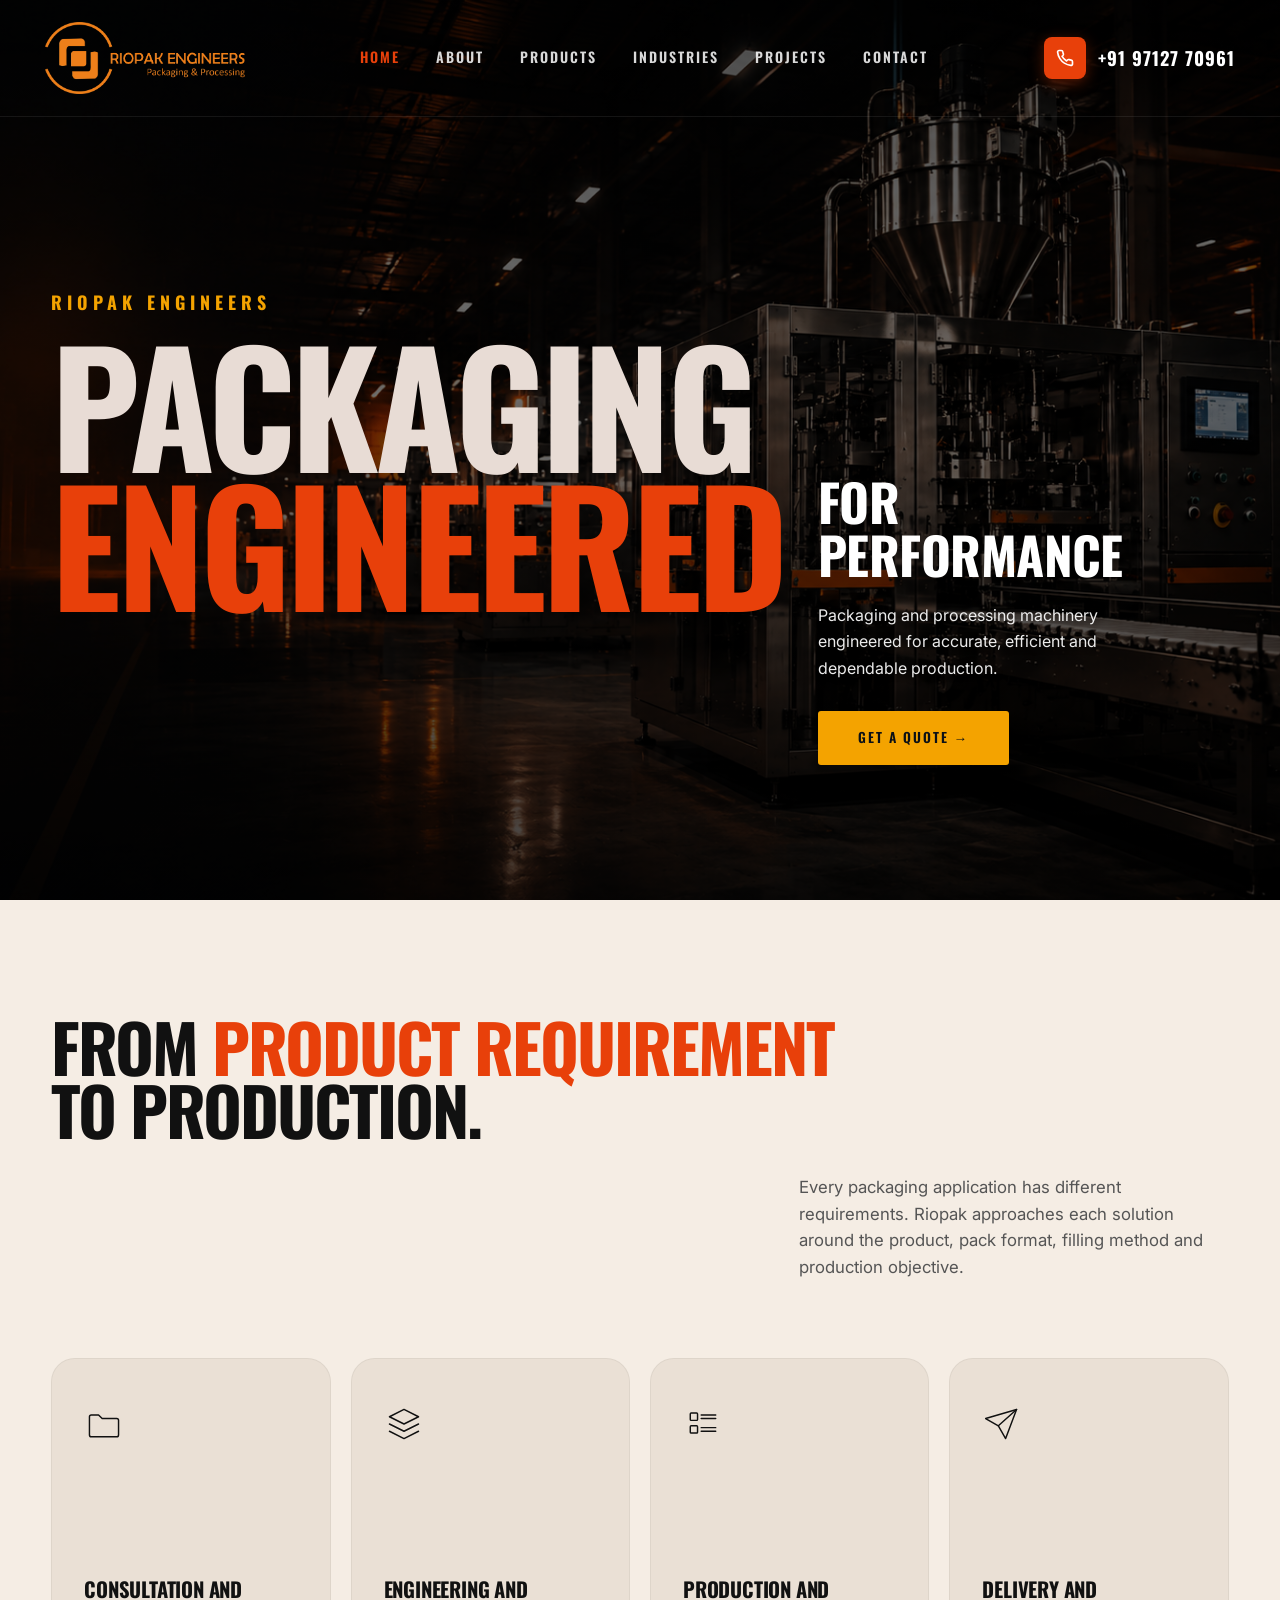
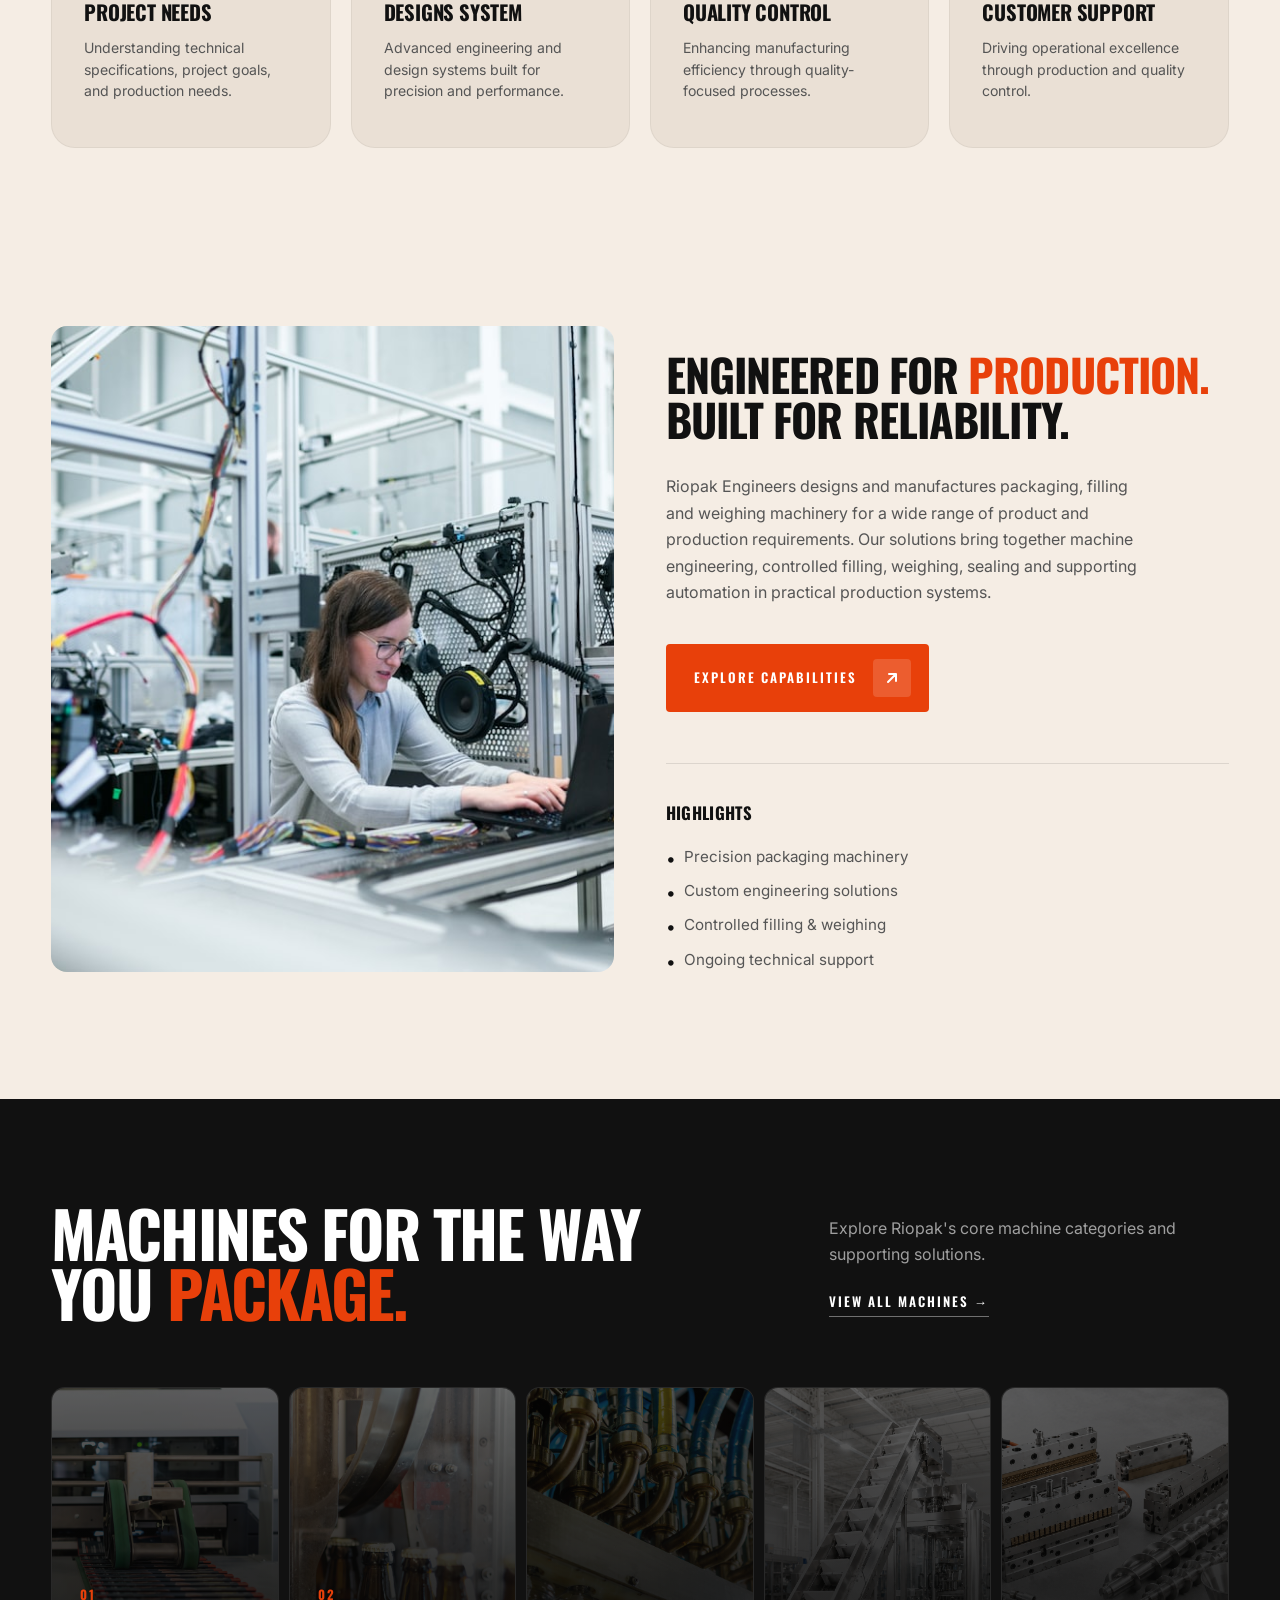
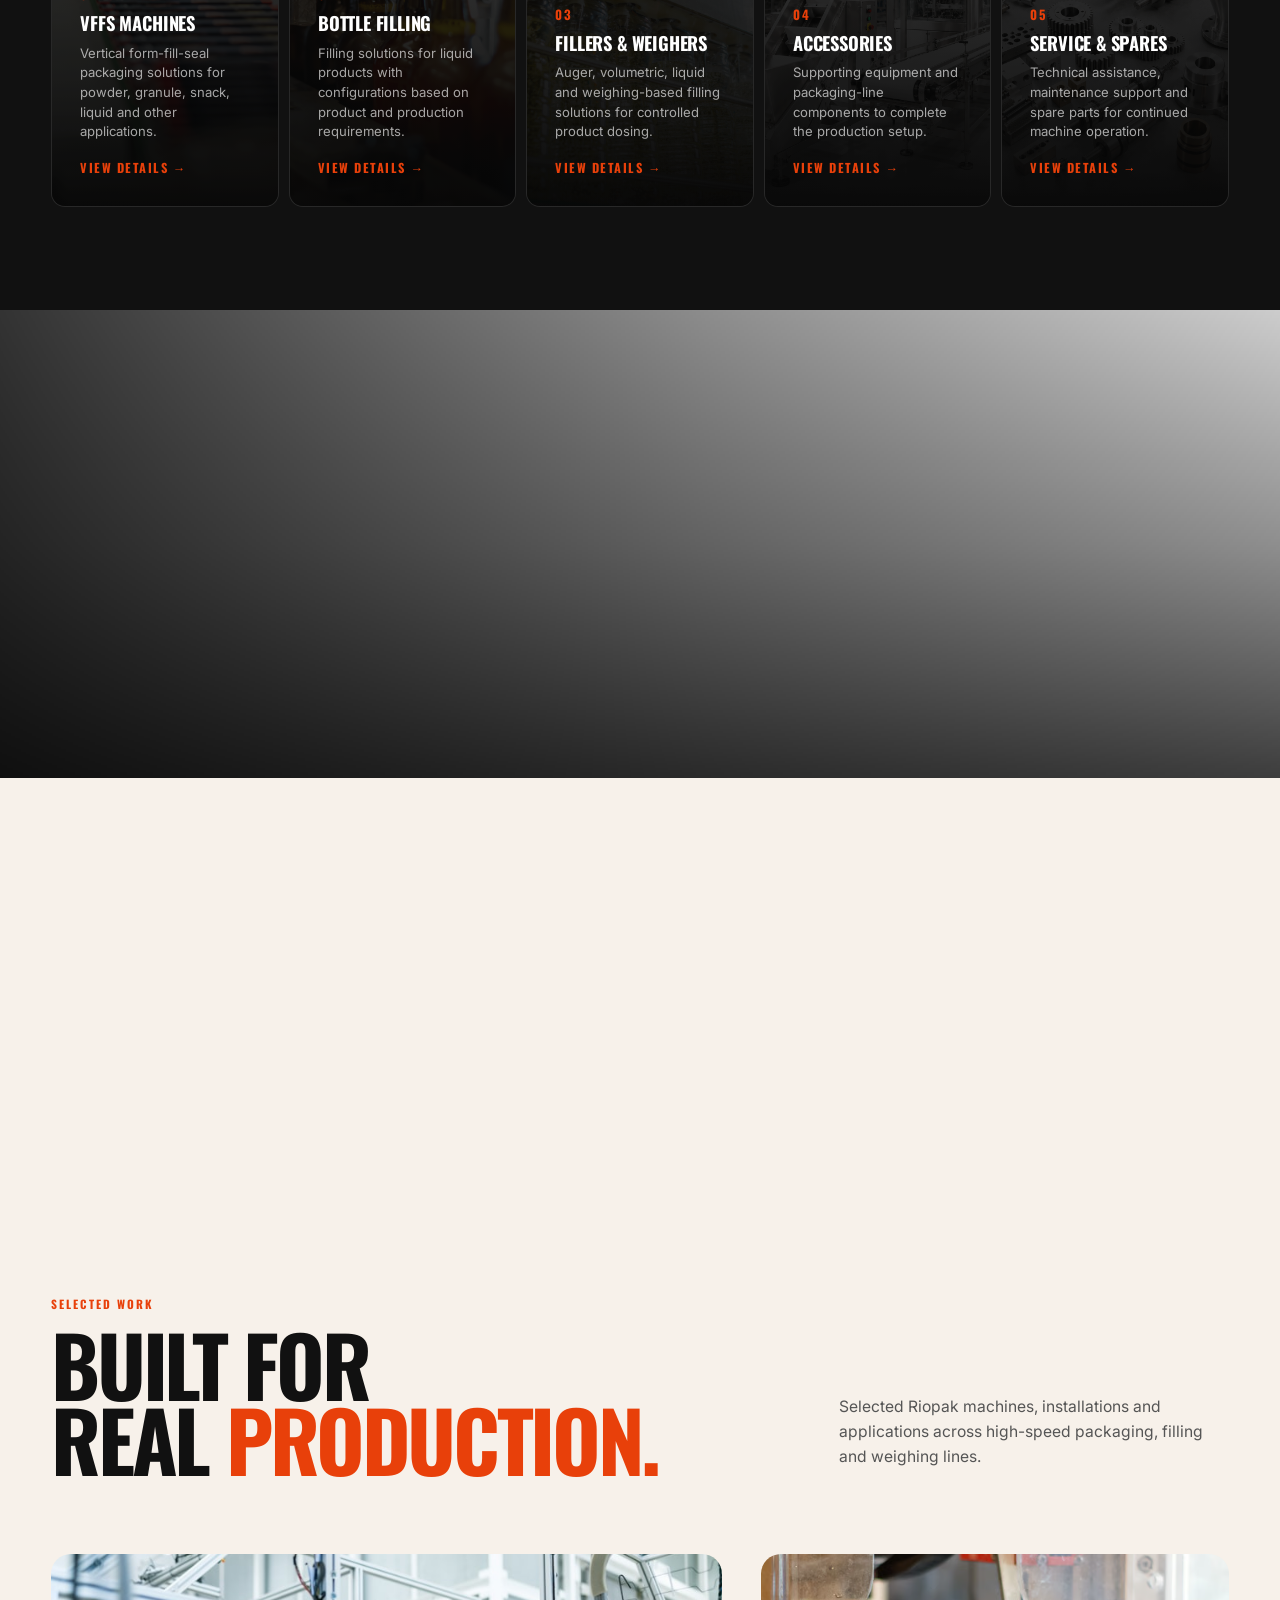
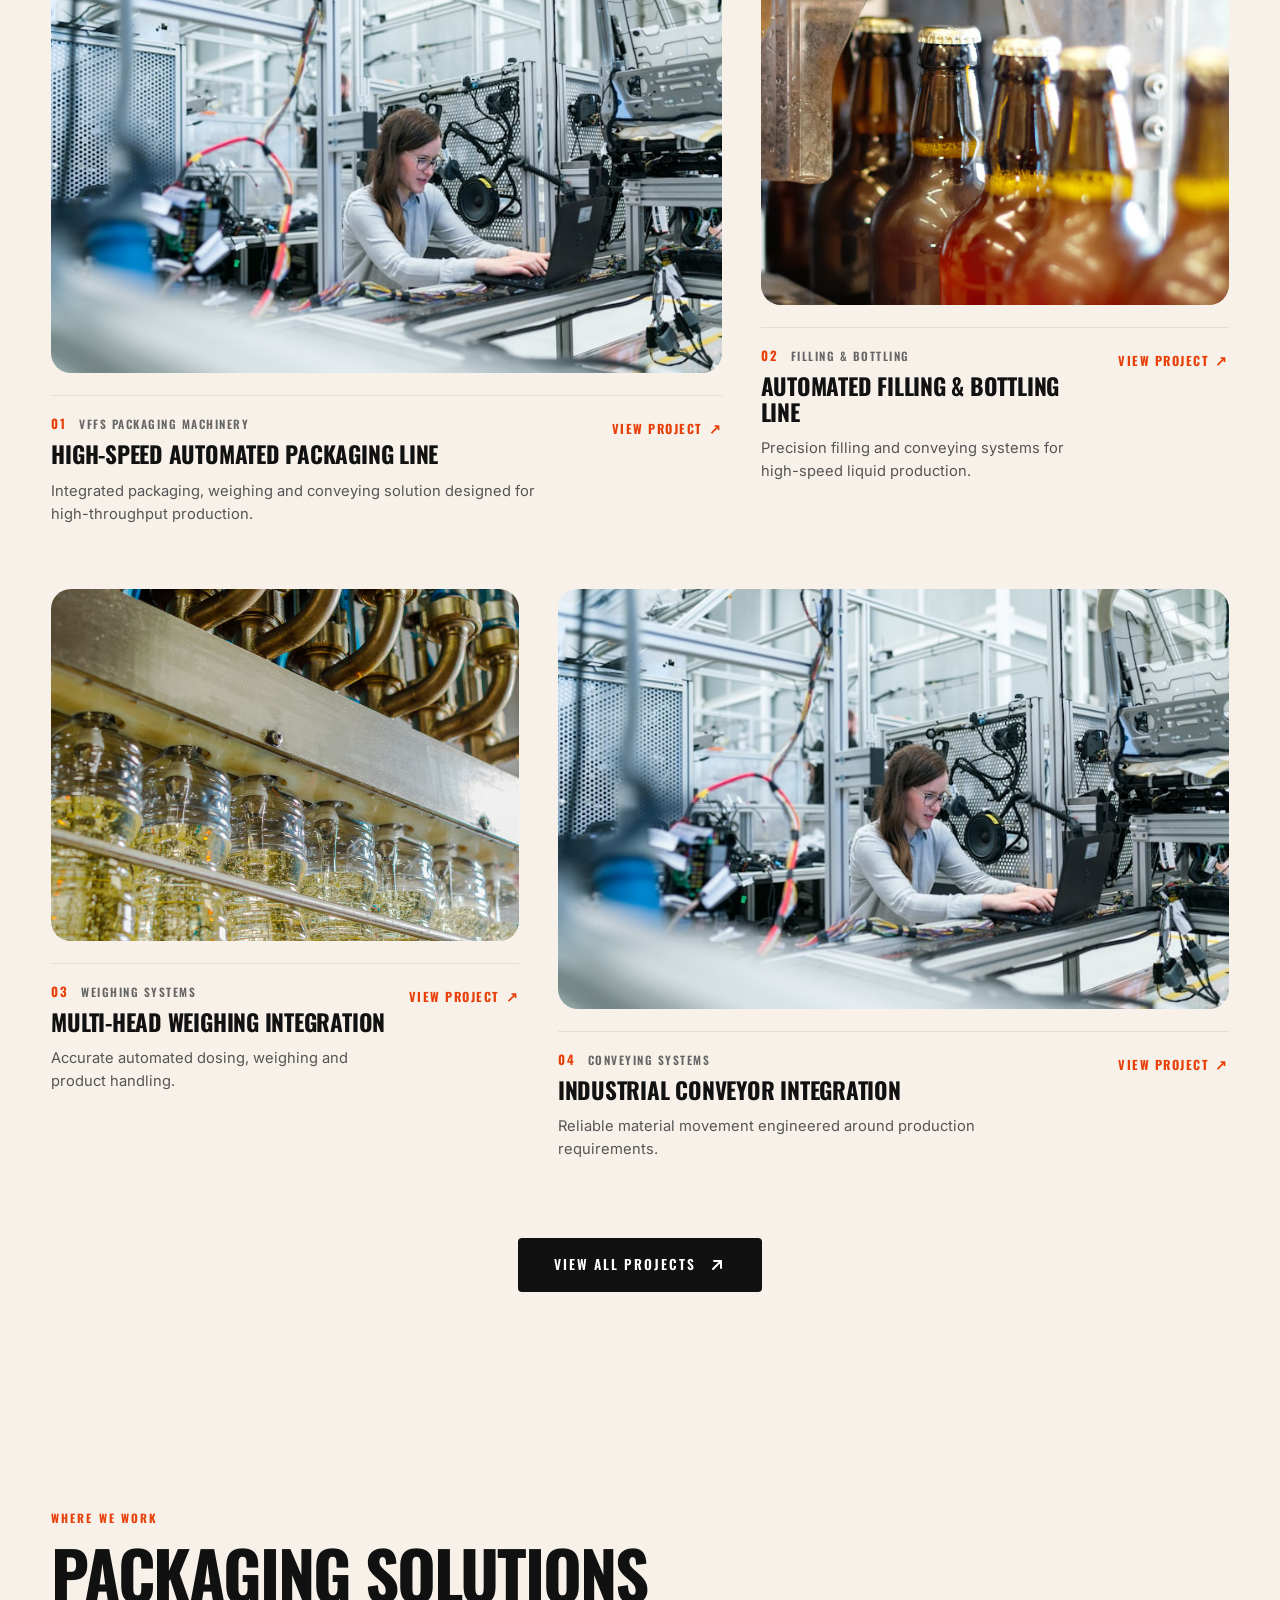
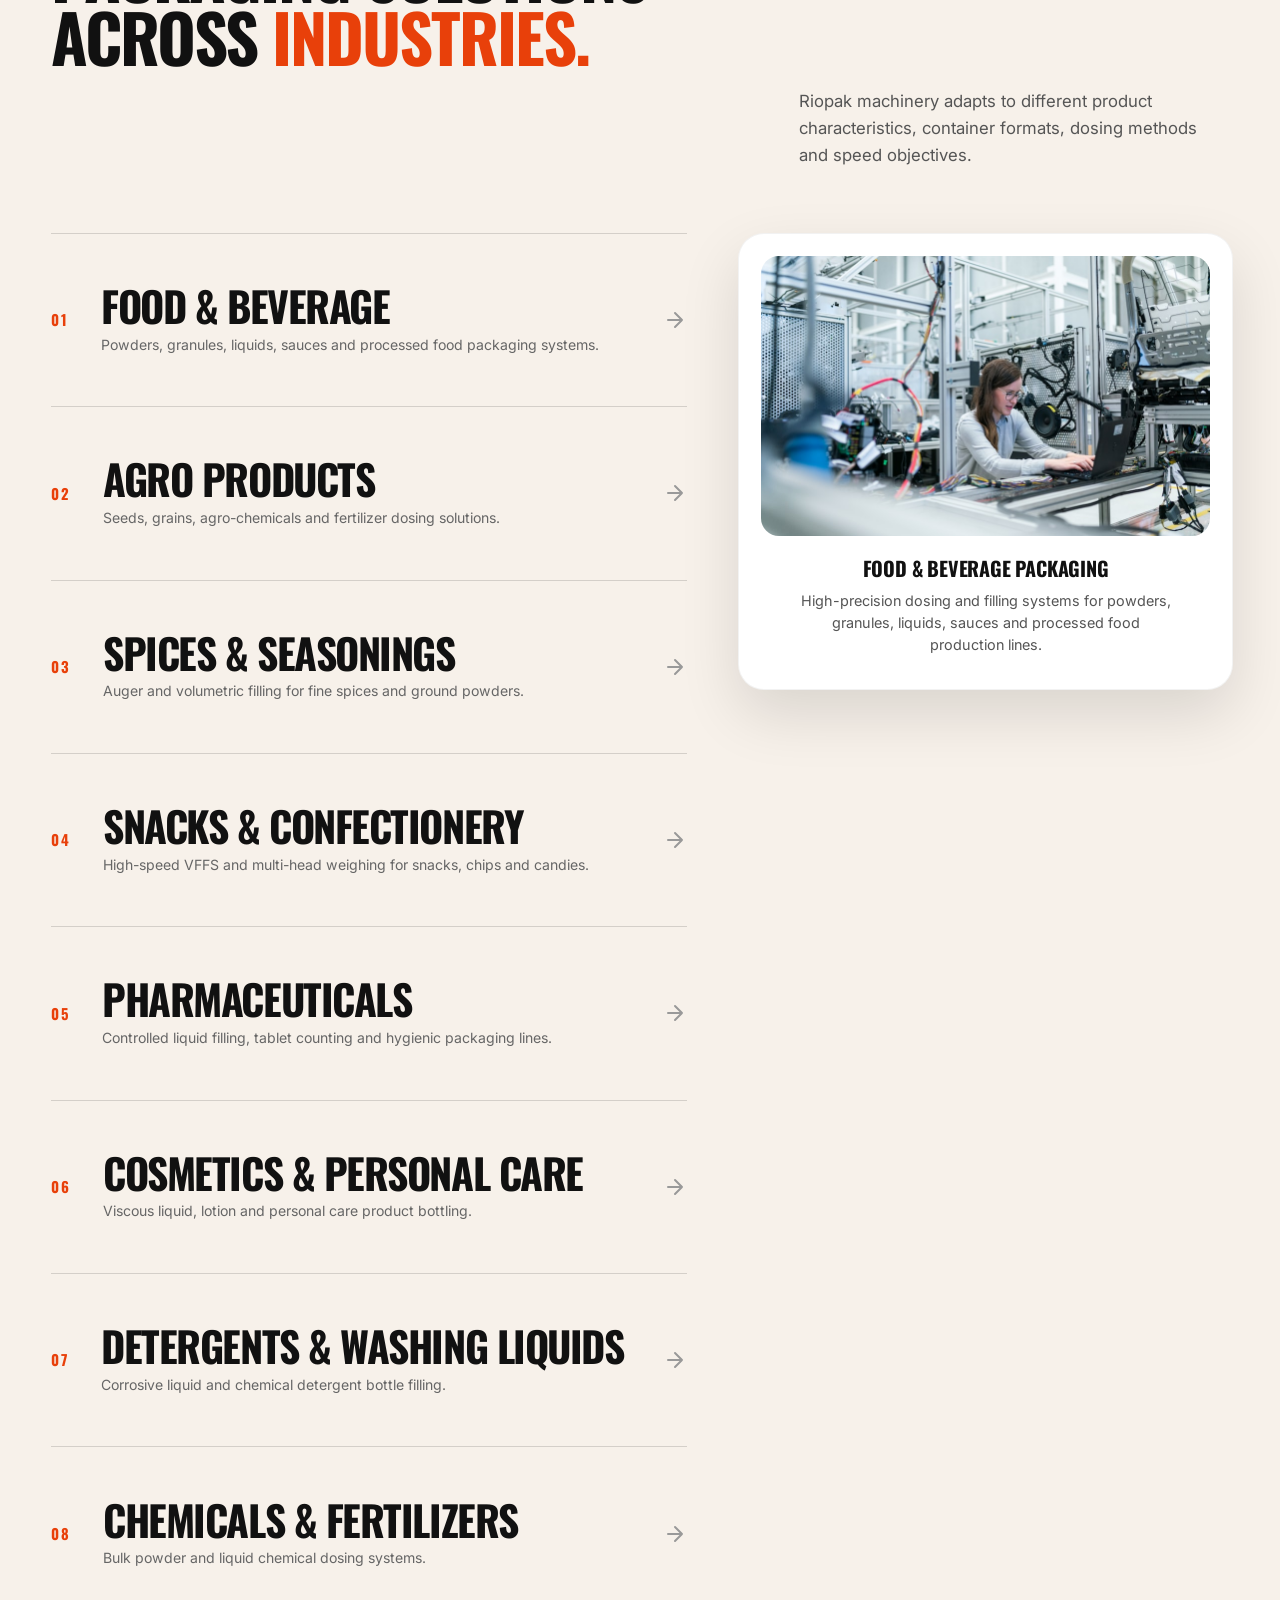
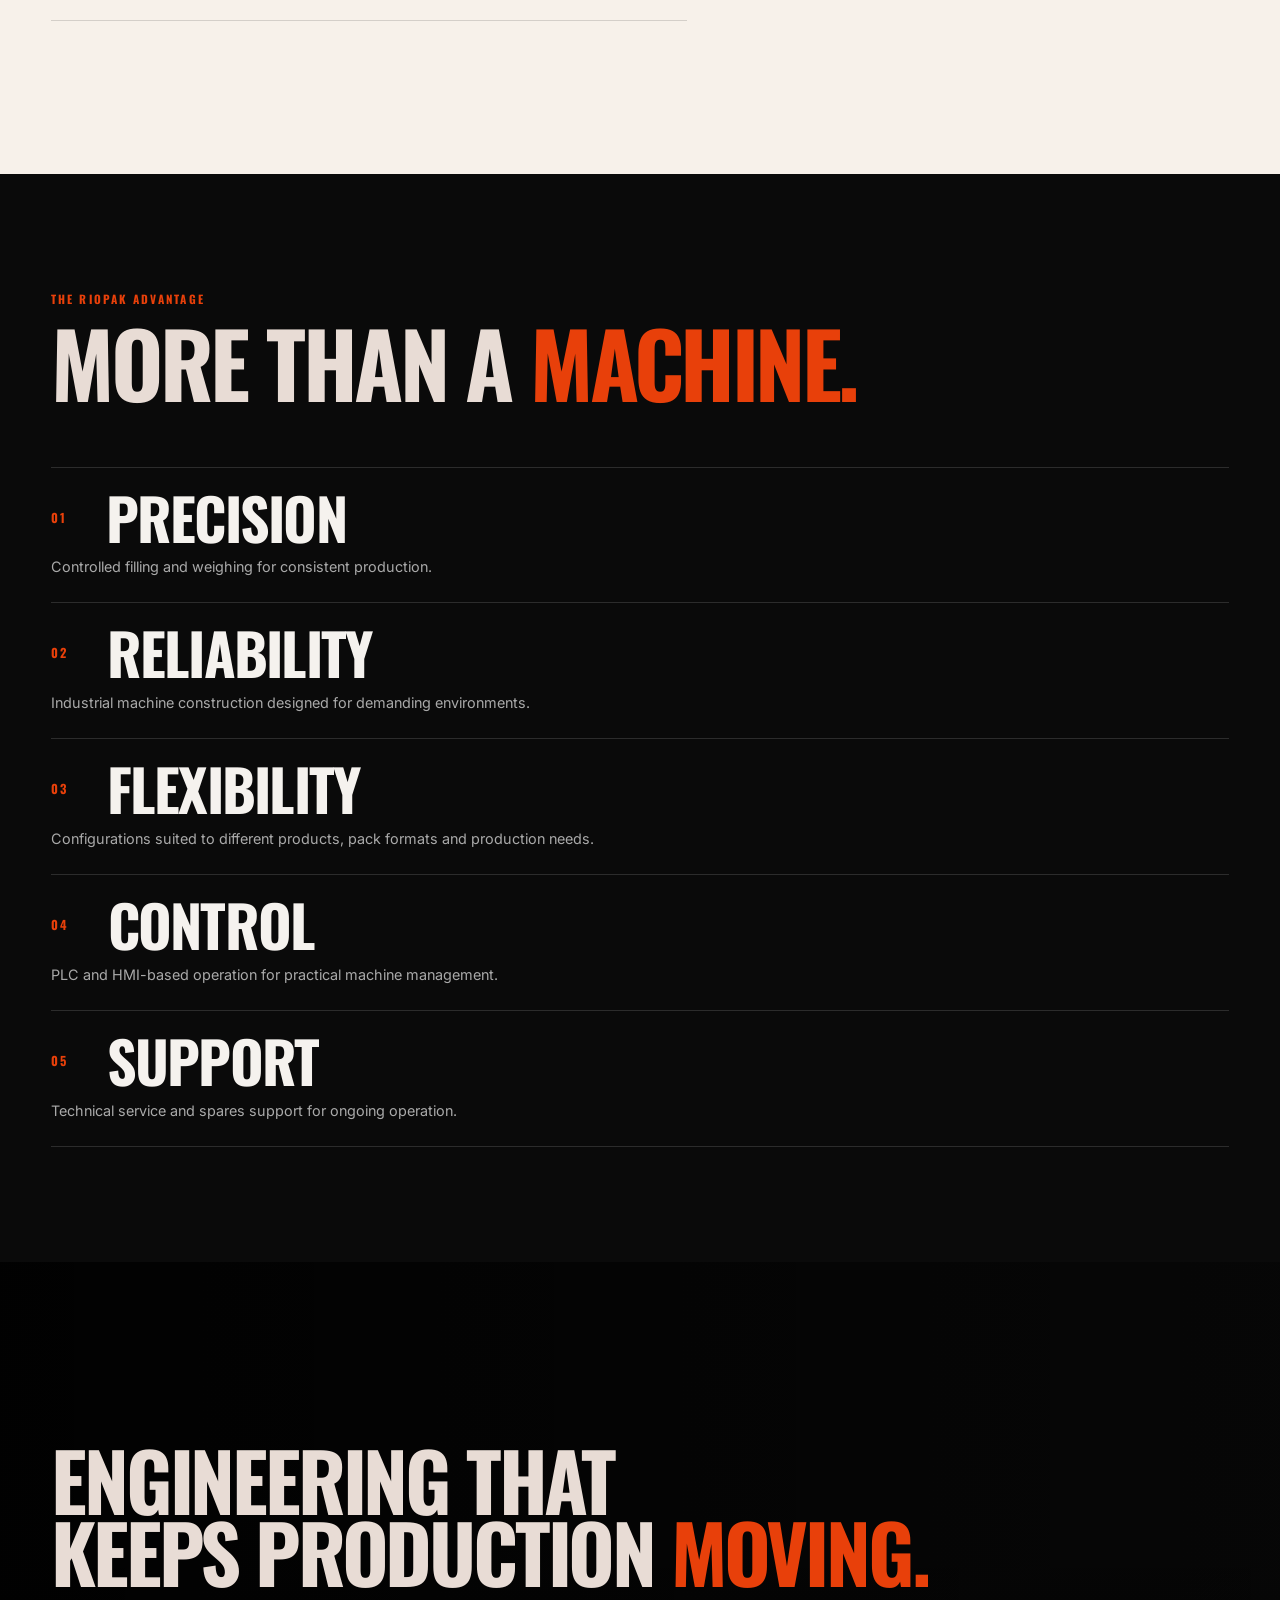
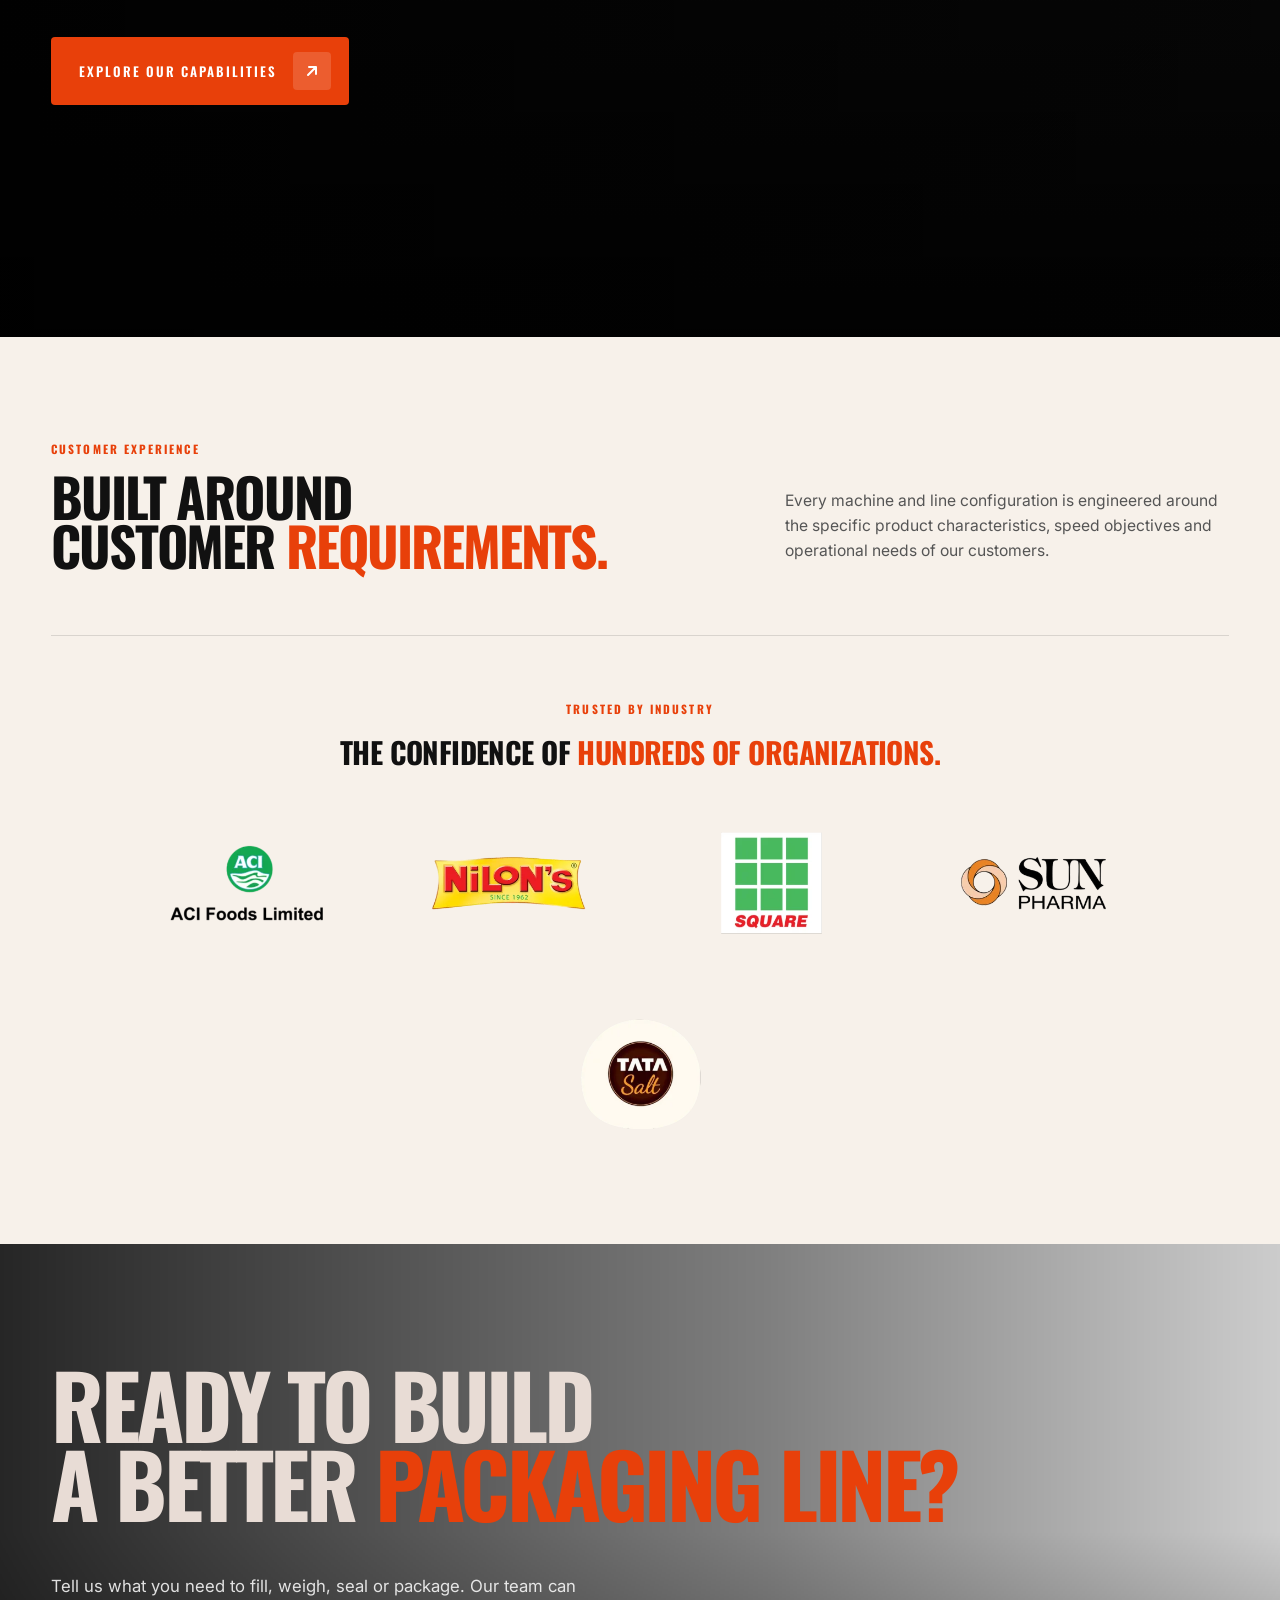
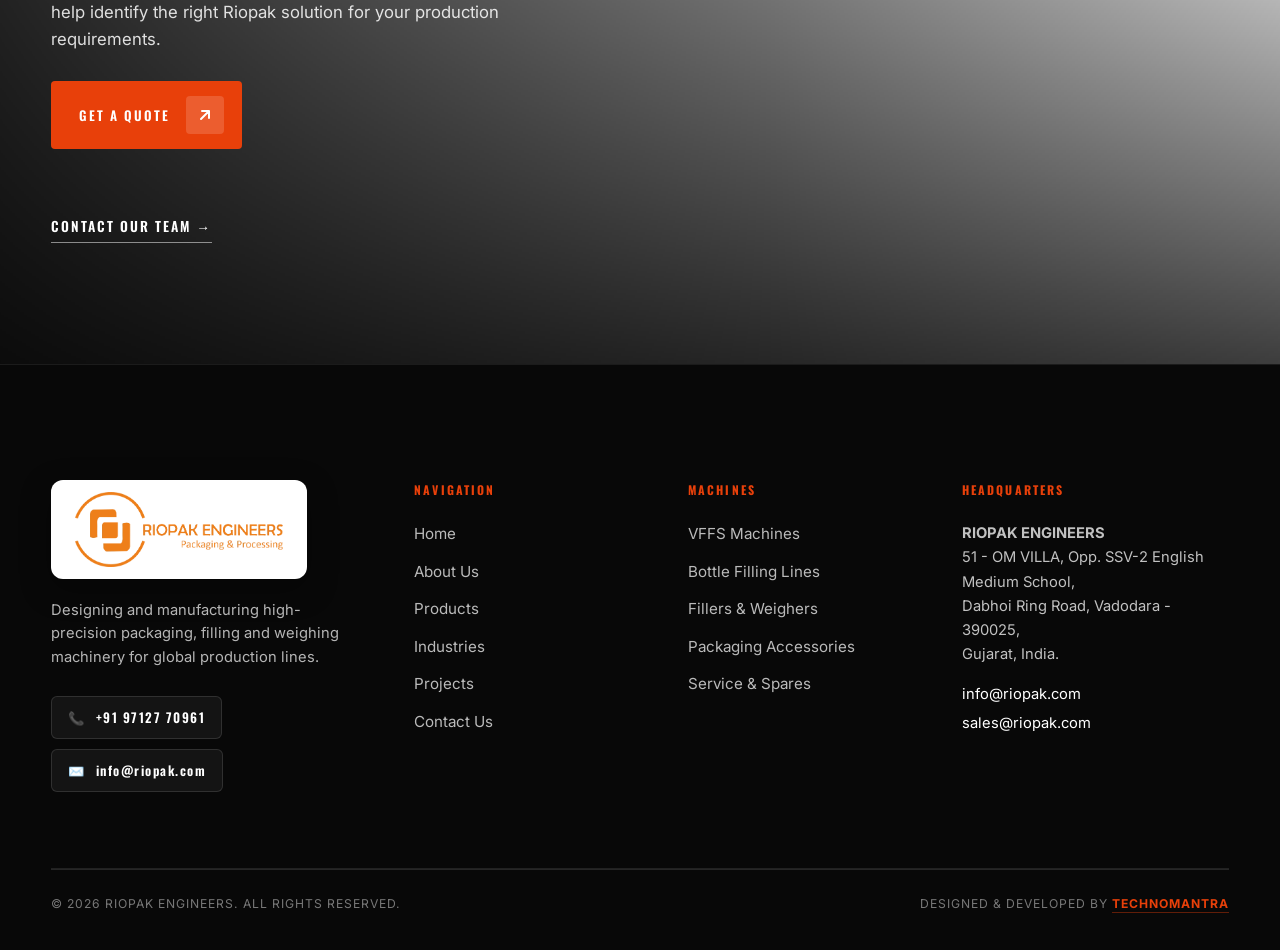
==== commit 2b188db5: "Update Hero section label font size and highlight ENGINEERED headline with Riopak orange accent" ====
--- a/index.html
+++ b/index.html
@@ -55,7 +55,7 @@
       <!-- Giant heading -->
       <h1 class="hero-giant hero-anim" data-hero-delay="1">
         <span class="hero-giant-line">PACKAGING</span>
-        <span class="hero-giant-line">ENGINEERED</span>
+        <span class="hero-giant-line text-accent">ENGINEERED</span>
       </h1>
       <!-- Right-side secondary content block -->
       <div class="hero-secondary hero-anim" data-hero-delay="2">
--- a/css/style.css
+++ b/css/style.css
@@ -252,29 +252,32 @@
 /* Hero small label */
 .hero-label {
   font-family: 'Oswald', sans-serif;
-  font-size: 0.78rem;
-  font-weight: 500;
+  font-size: clamp(1.05rem, 1.4vw, 1.35rem);
+  font-weight: 700;
   letter-spacing: 5px;
   text-transform: uppercase;
   color: var(--accent);
-  margin-bottom: 20px;
-  display: block;
+  margin-bottom: 18px;
+  display: inline-block;
 }
 
 /* Giant heading */
 .hero-giant {
   font-family: 'Oswald', sans-serif;
-  font-size: clamp(4.5rem, 14vw, 16rem);
+  font-size: clamp(4.2rem, 12.2vw, 14.2rem);
   font-weight: 700;
   text-transform: uppercase;
   letter-spacing: -0.03em;
-  line-height: 0.88;
+  line-height: 0.89;
   color: #E8DCD5;
   margin: 0;
   padding: 0;
 }
 .hero-giant-line {
   display: block;
+}
+.hero-giant-line.text-accent {
+  color: #E8400A;
 }
 
 /* Right-side secondary content */
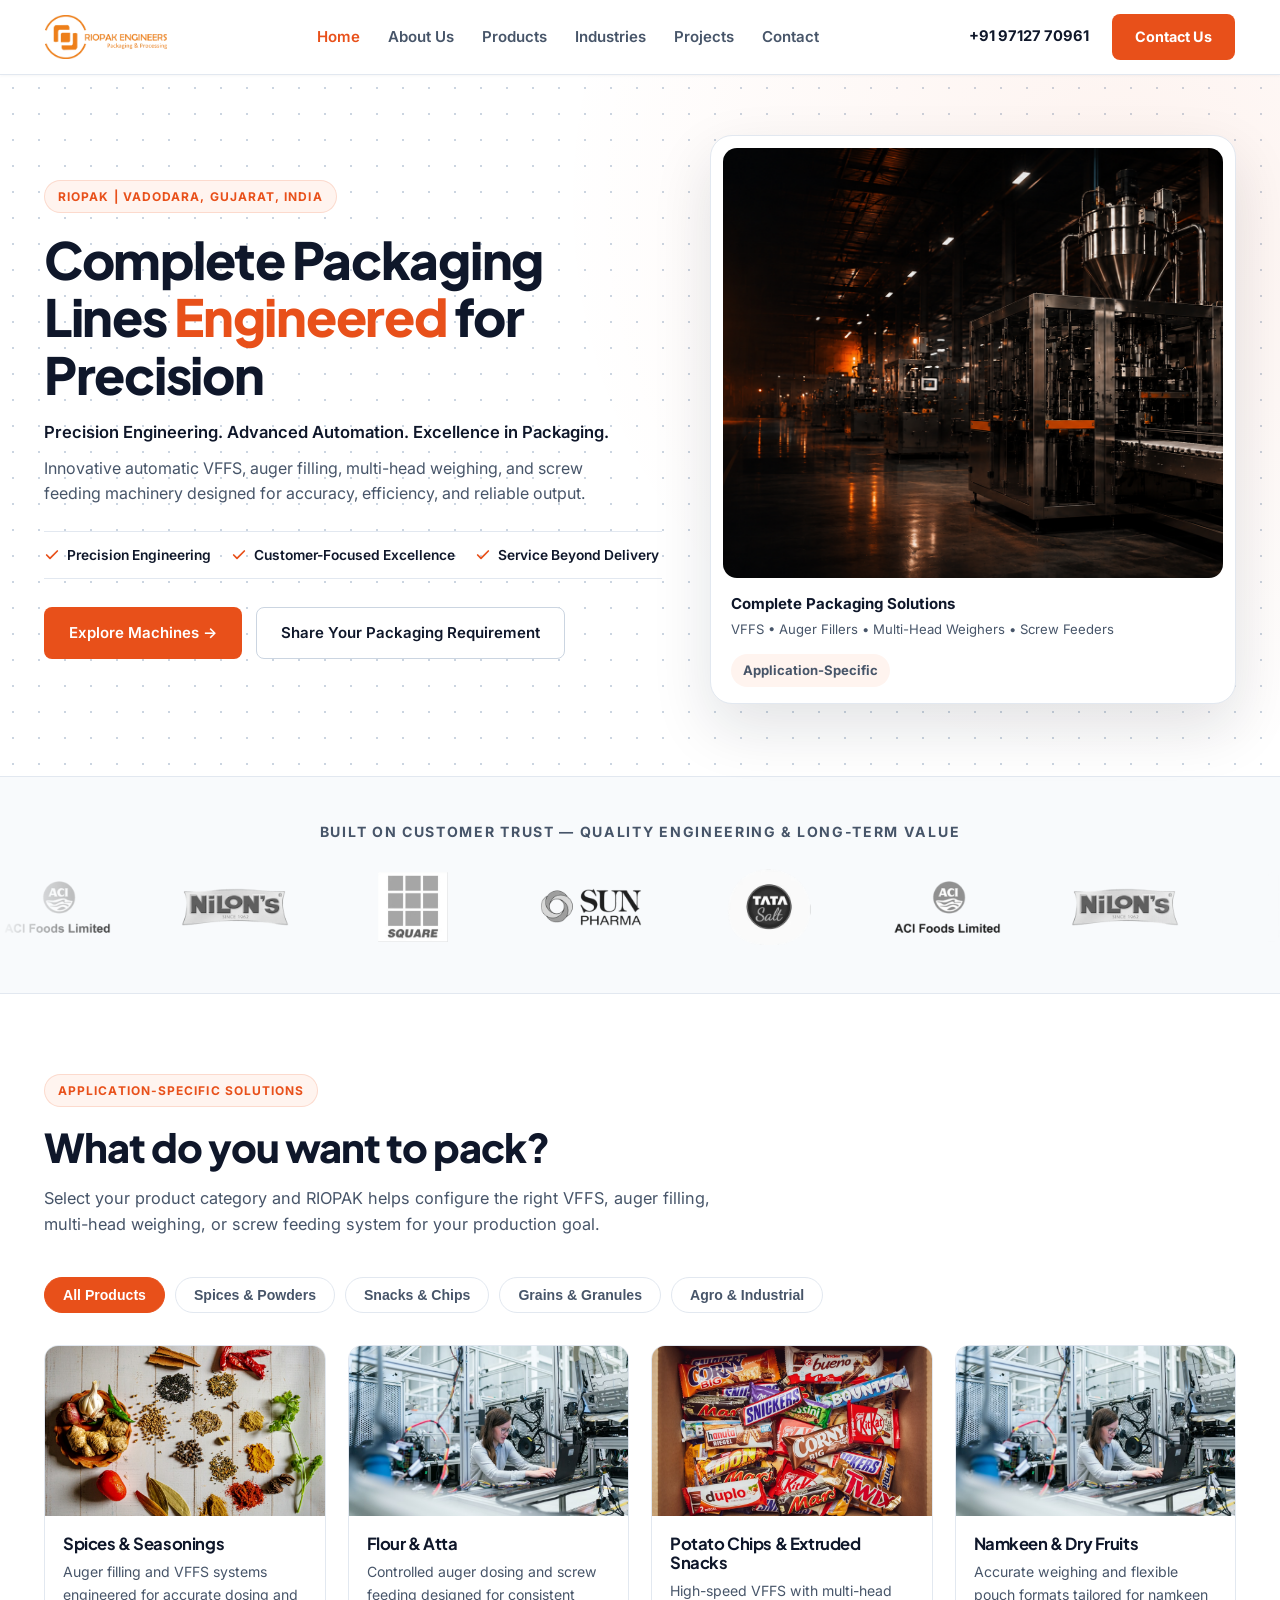
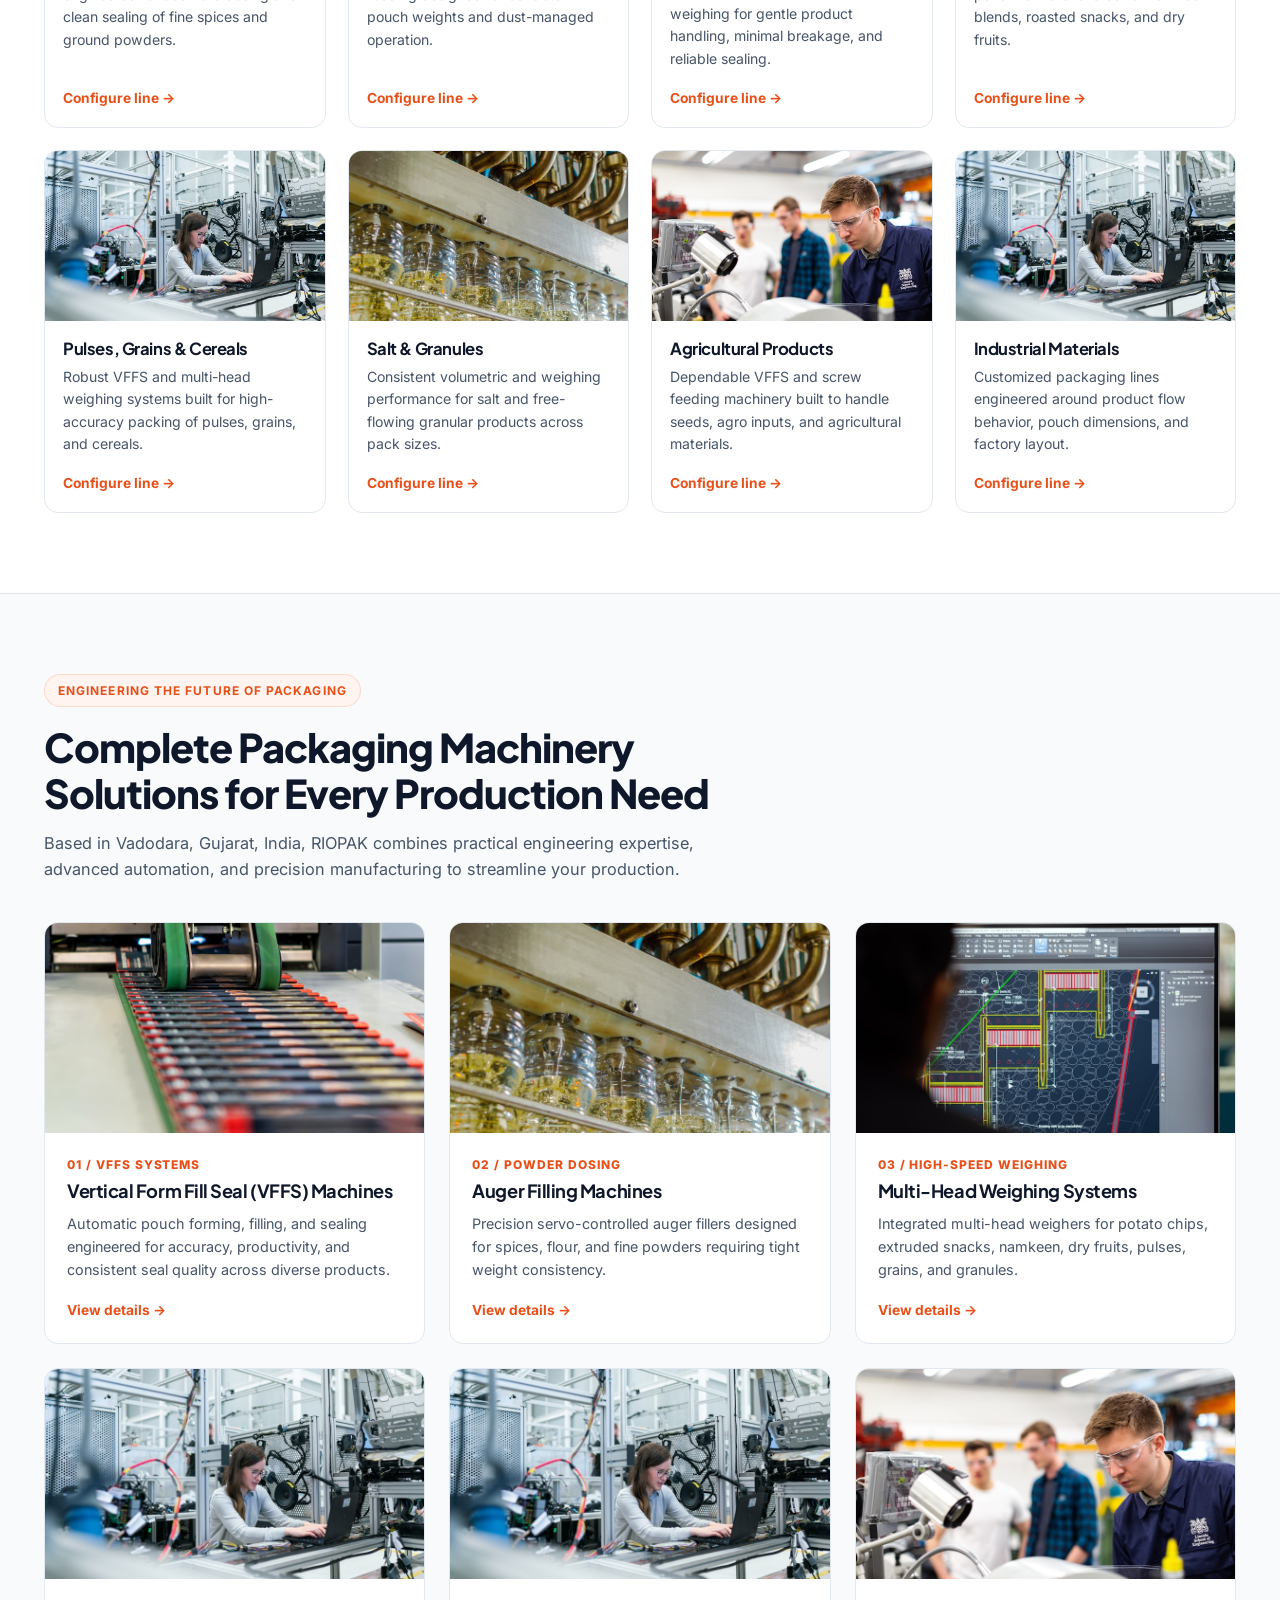
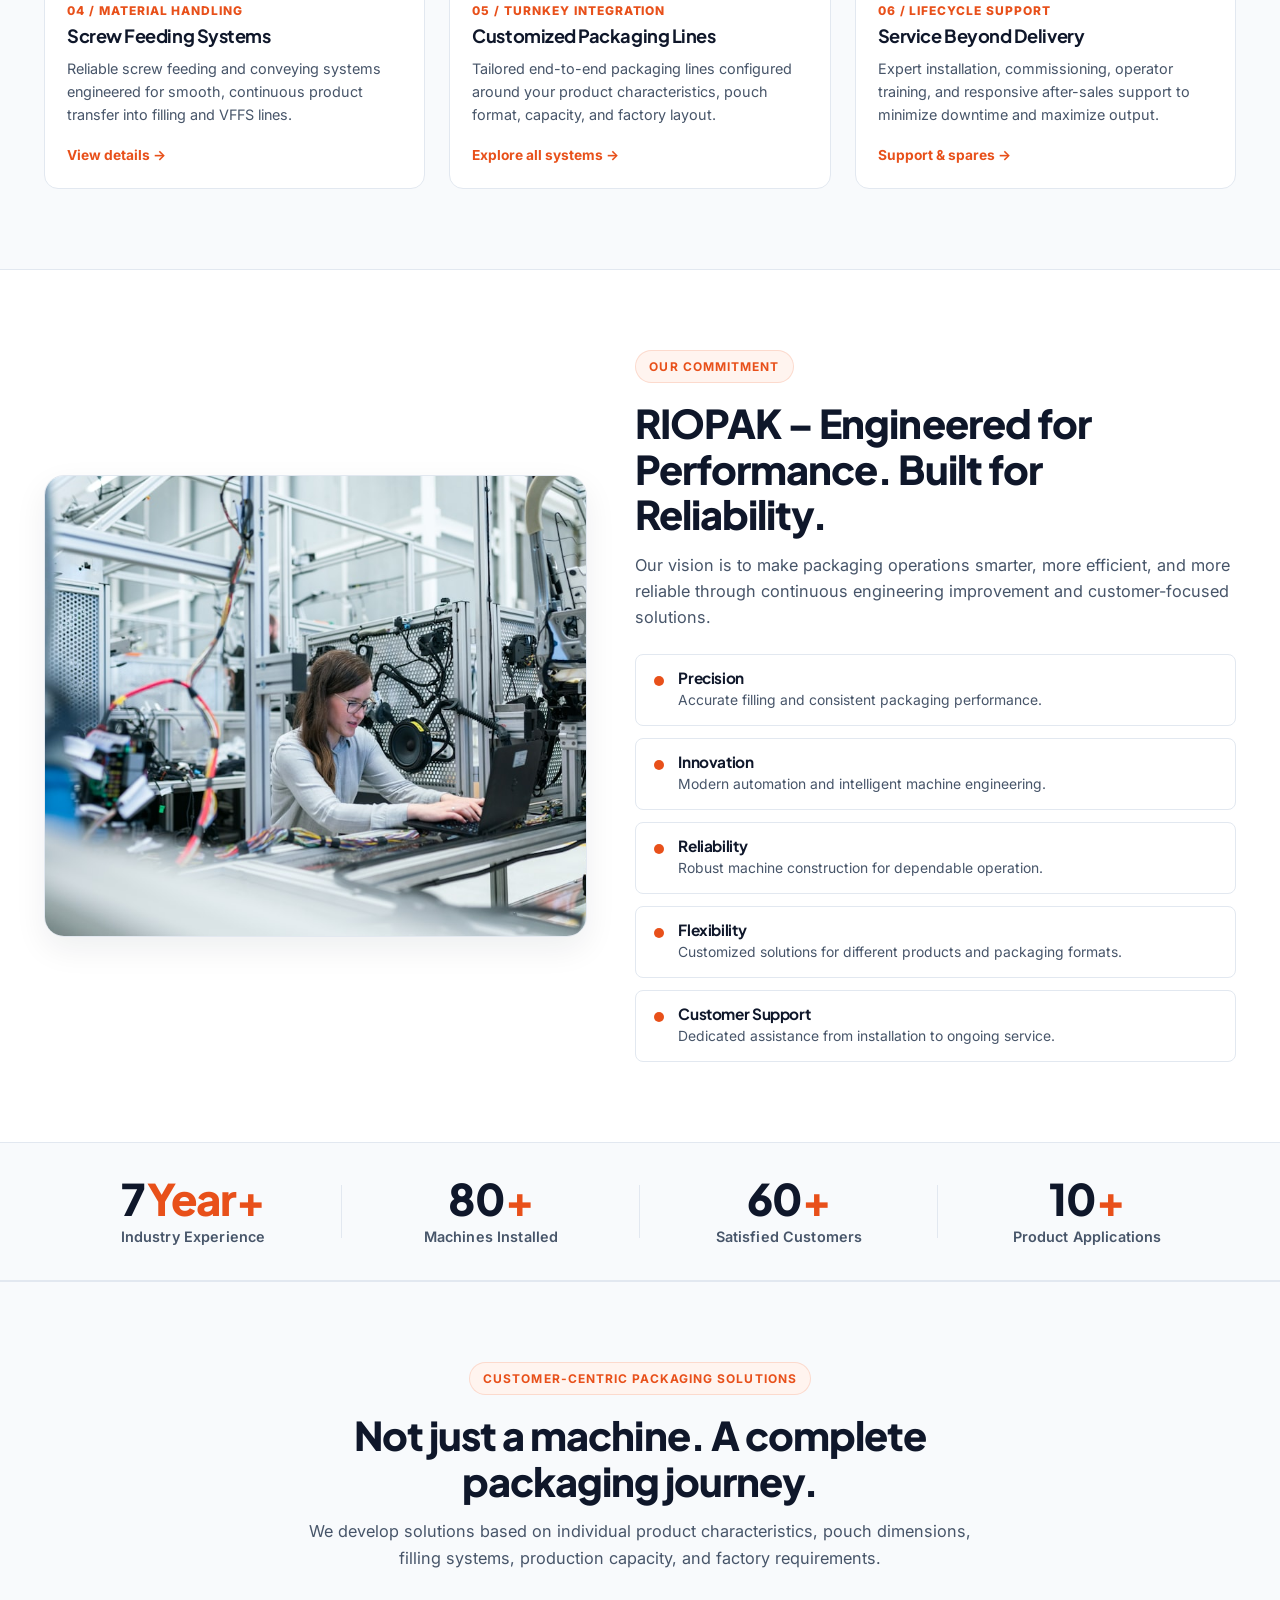
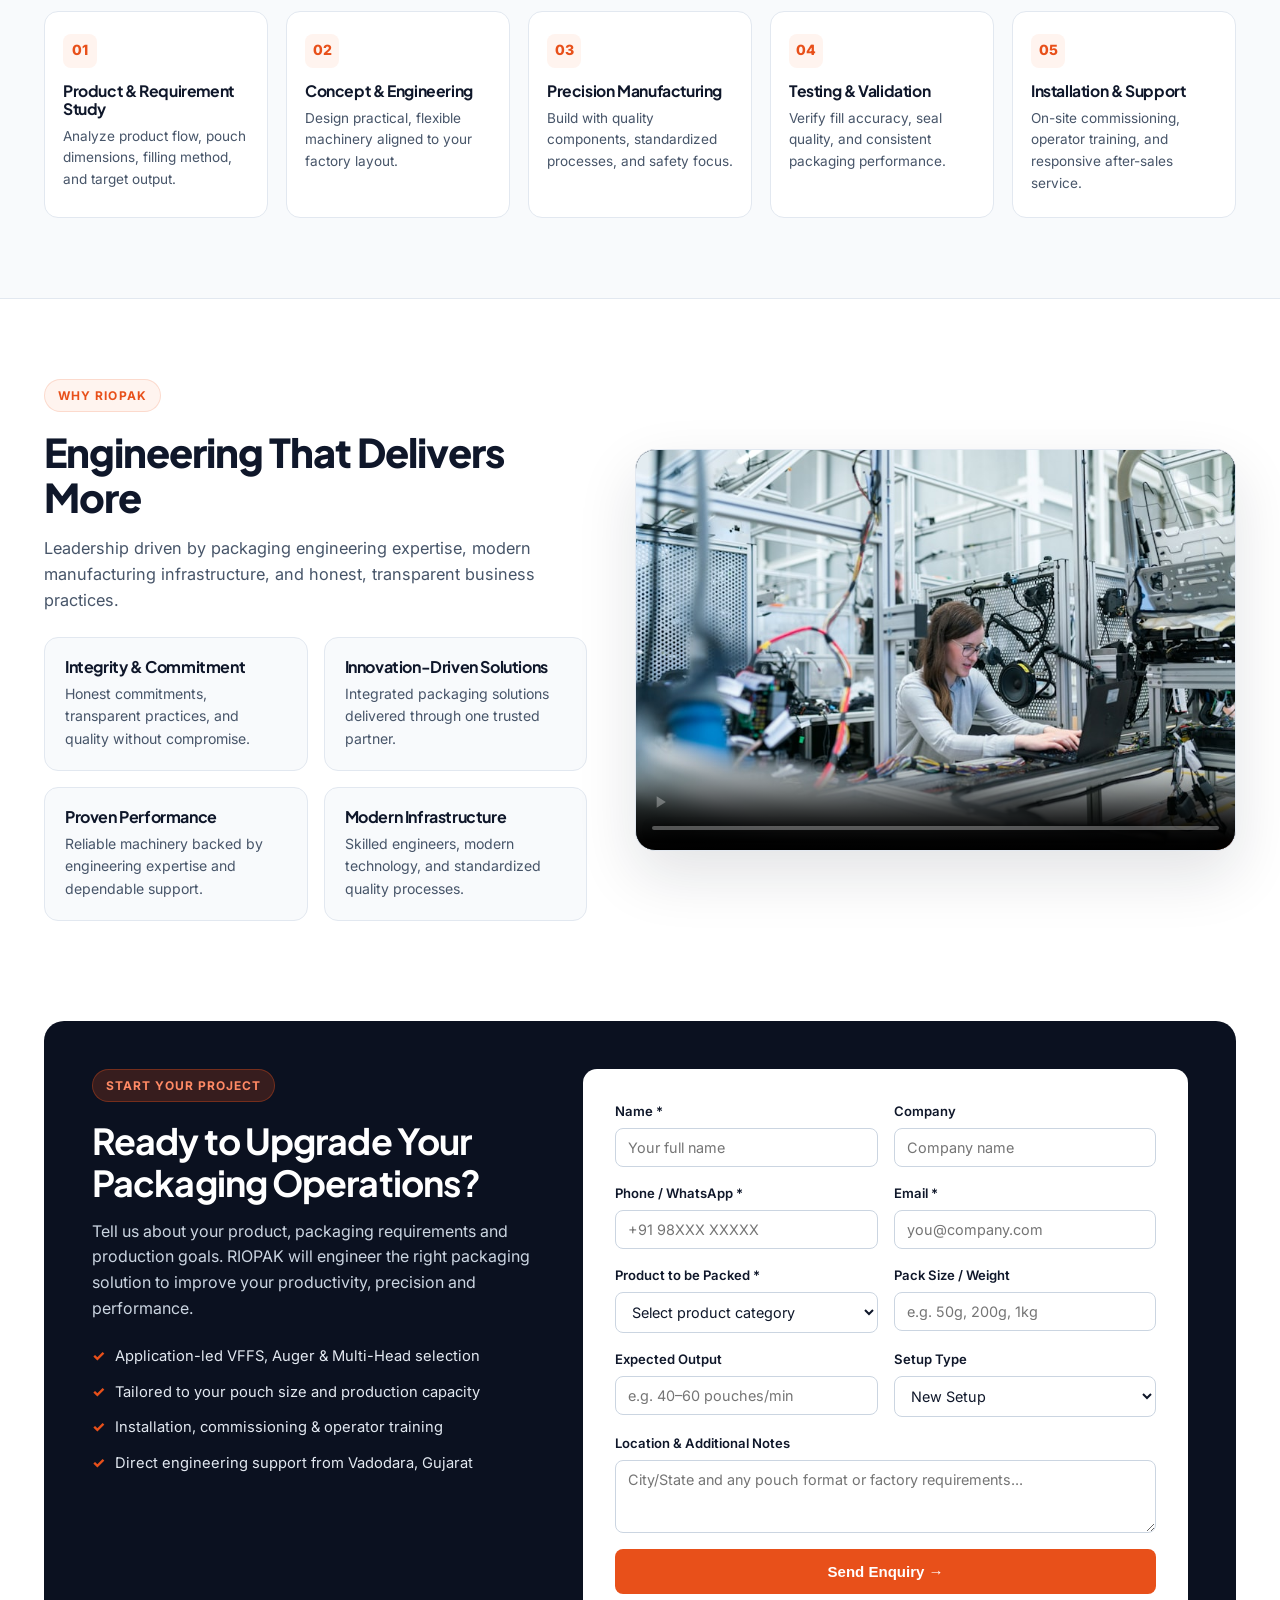
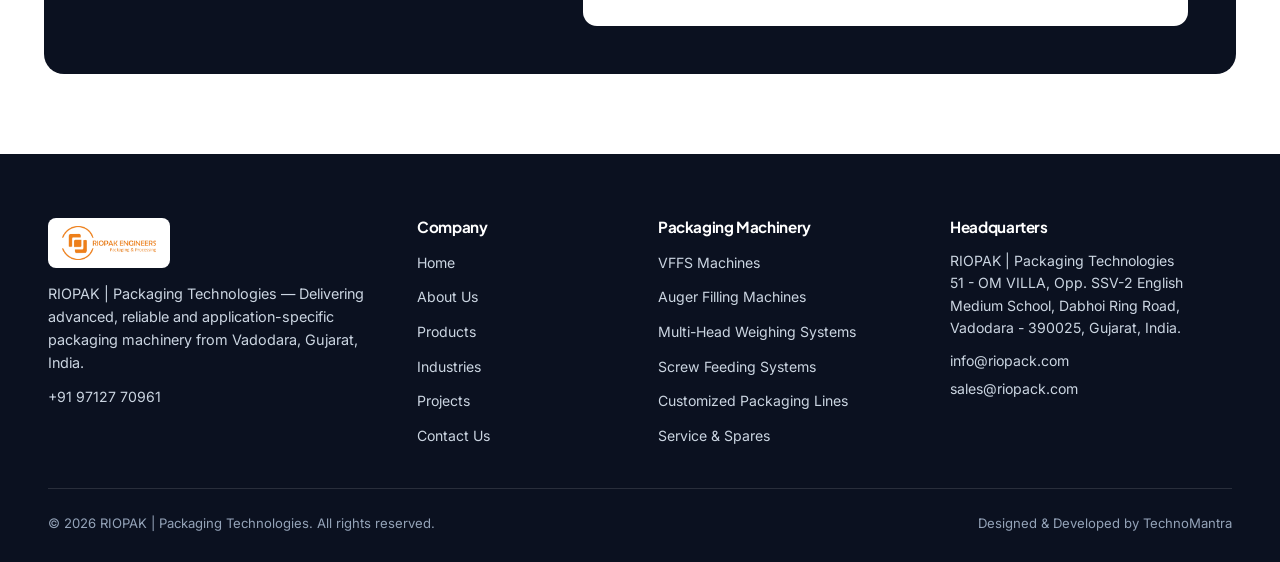
==== commit 861d01c5: "Redesign RIOPAK website with Catalis industrial B2B aesthetic, universal full-width header, verified" ====
--- a/index.html
+++ b/index.html
@@ -3,761 +3,573 @@
 <head>
   <meta charset="UTF-8">
   <meta name="viewport" content="width=device-width, initial-scale=1.0">
-  <title>Riopak Engineers | Packaging & Processing Machinery</title>
-  <meta name="description" content="Riopak Engineers designs and manufactures packaging, filling and weighing machinery for accurate, efficient and reliable production across food, pharma, agro and industrial applications.">
-  <link rel="icon" href="assets/logos/RIOPAK-ENGINEERS-LOGO.webp" type="image/webp">
+  <title>RIOPAK | Packaging Technologies — Complete Packaging Machinery Solutions</title>
+  <meta name="description" content="RIOPAK is a packaging machinery manufacturer based in Vadodara, Gujarat, India, delivering VFFS Machines, Auger Filling Machines, Multi-Head Weighing Systems, Screw Feeding Systems and Customized Packaging Lines.">
+  <link rel="icon" href="assets/images/favicon.png" type="image/png">
   <link rel="preconnect" href="https://fonts.googleapis.com">
   <link rel="preconnect" href="https://fonts.gstatic.com" crossorigin>
-  <link href="https://fonts.googleapis.com/css2?family=Oswald:wght@400;500;600;700&family=Inter:wght@400;500;600&display=swap" rel="stylesheet">
-  <link rel="stylesheet" href="css/style.css">
-  <link rel="stylesheet" href="css/animations.css">
-  <link rel="stylesheet" href="css/responsive.css">
+  <link href="https://fonts.googleapis.com/css2?family=Inter:wght@400;500;600;700&family=Plus+Jakarta+Sans:wght@600;700;800&display=swap" rel="stylesheet">
+  <link rel="stylesheet" href="css/home-catalis.css">
+  <link rel="stylesheet" href="css/header.css">
 </head>
 <body>
 
   <!-- Header -->
-  <header class="site-header" id="siteHeader">
-    <div class="header-container-fab">
-      <a href="index.html" class="brand-fab">
-        <img src="assets/logos/RIOPAK-ENGINEERS-LOGO.webp" alt="RIOPAK Engineers Logo" class="brand-logo-fab">
+  <header class="site-header">
+    <div class="header-inner">
+      <a href="index.html" class="brand-link">
+        <img src="assets/logos/RIOPAK-ENGINEERS-LOGO.webp" alt="RIOPAK Packaging Technologies Logo" class="brand-logo">
       </a>
-      <nav class="main-nav-fab" id="mainNav" aria-label="Primary navigation">
+
+      <nav class="main-nav" id="mainNav" aria-label="Primary navigation">
         <ul>
-          <li><a href="index.html" class="active">HOME</a></li>
-          <li><a href="pages/about.html">ABOUT</a></li>
-          <li><a href="pages/products.html">PRODUCTS</a></li>
-          <li><a href="pages/industries.html">INDUSTRIES</a></li>
-          <li><a href="pages/projects.html">PROJECTS</a></li>
-          <li><a href="pages/contact.html">CONTACT</a></li>
+          <li><a href="index.html" class="active">Home</a></li>
+          <li><a href="pages/about.html">About Us</a></li>
+          <li><a href="pages/products.html">Products</a></li>
+          <li><a href="pages/industries.html">Industries</a></li>
+          <li><a href="pages/projects.html">Projects</a></li>
+          <li><a href="pages/contact.html">Contact</a></li>
         </ul>
       </nav>
-      <div class="header-phone-fab">
-        <a href="tel:+919712770961" class="phone-badge-link">
-          <span class="phone-icon-box">
-            <svg width="18" height="18" viewBox="0 0 24 24" fill="none" stroke="currentColor" stroke-width="2.2" stroke-linecap="round" stroke-linejoin="round"><path d="M22 16.92v3a2 2 0 0 1-2.18 2 19.79 19.79 0 0 1-8.63-3.07 19.5 19.5 0 0 1-6-6 19.79 19.79 0 0 1-3.07-8.67A2 2 0 0 1 4.11 2h3a2 2 0 0 1 2 1.72 12.84 12.84 0 0 0 .7 2.81 2 2 0 0 1-.45 2.11L8.09 9.91a16 16 0 0 0 6 6l1.27-1.27a2 2 0 0 1 2.11-.45 12.84 12.84 0 0 0 2.81.7A2 2 0 0 1 22 16.92z"/></svg>
+
+      <div class="header-actions">
+        <a href="tel:+919712770961" class="header-phone">+91 97127 70961</a>
+        <a href="#quote-form" class="btn btn-primary header-cta">Contact Us</a>
+        <button class="nav-toggle" id="navToggle" aria-label="Toggle menu" aria-expanded="false">
+          <span></span><span></span><span></span>
+        </button>
+      </div>
+    </div>
+  </header>
+
+  <!-- 01 — HERO -->
+  <section class="hero-section">
+    <div class="container hero-grid">
+      <div>
+        <span class="eyebrow">RIOPAK | Vadodara, Gujarat, India</span>
+        <h1 class="hero-title">Complete Packaging Lines <span>Engineered</span> for Precision</h1>
+        <p class="hero-subline">Precision Engineering. Advanced Automation. Excellence in Packaging.</p>
+        <p class="hero-desc">Innovative automatic VFFS, auger filling, multi-head weighing, and screw feeding machinery designed for accuracy, efficiency, and reliable output.</p>
+
+        <div class="hero-checks">
+          <span class="hero-check-item">
+            <svg width="16" height="16" viewBox="0 0 24 24" fill="none" stroke="currentColor" stroke-width="2.6" stroke-linecap="round" stroke-linejoin="round"><polyline points="20 6 9 17 4 12"/></svg>
+            Precision Engineering
           </span>
-          <span class="phone-number-text">+91 97127 70961</span>
-        </a>
-      </div>
-      <button class="nav-toggle" id="navToggle" aria-label="Toggle menu" aria-expanded="false">
-        <span></span><span></span><span></span>
-      </button>
-    </div>
-  </header>
-
-  <!-- 01 — HERO -->
-  <section class="hero" id="home">
-    <div class="hero-bg" style="background-image: url('assets/images/hero/hero-section.png');"></div>
-    <div class="hero-overlay"></div>
-    <div class="hero-inner">
-      <!-- Small label -->
-      <span class="hero-label hero-anim" data-hero-delay="0">RIOPAK ENGINEERS</span>
-      <!-- Giant heading -->
-      <h1 class="hero-giant hero-anim" data-hero-delay="1">
-        <span class="hero-giant-line">PACKAGING</span>
-        <span class="hero-giant-line text-accent">ENGINEERED</span>
-      </h1>
-      <!-- Right-side secondary content block -->
-      <div class="hero-secondary hero-anim" data-hero-delay="2">
-        <h2 class="hero-secondary-heading">FOR<br>PERFORMANCE</h2>
-        <p class="hero-secondary-text">Packaging and processing machinery engineered for accurate, efficient and dependable production.</p>
-        <a href="pages/contact.html" class="btn btn-hero-cta">Get a Quote →</a>
-      </div>
-    </div>
-  </section>
-
-  <!-- 02 — PROCESS / HOW WE WORK -->
-  <section class="process-section" id="process">
-    <div class="process-container">
-      <div class="process-head-row">
-        <div class="process-head-left">
-          <h2 class="process-heading reveal">FROM <span class="text-accent">PRODUCT REQUIREMENT</span><br>TO PRODUCTION.</h2>
-        </div>
-        <div class="process-head-right">
-          <p class="process-subtitle reveal delay-1">Every packaging application has different requirements. Riopak approaches each solution around the product, pack format, filling method and production objective.</p>
-        </div>
-      </div>
-      <div class="process-grid">
-        <!-- Card 01: Consultation & Project Needs -->
-        <div class="process-card reveal">
-          <div class="process-card-icon">
-            <svg width="40" height="40" viewBox="0 0 44 44" fill="none" stroke="currentColor" stroke-width="1.8" stroke-linecap="round" stroke-linejoin="round">
-              <path d="M6 14a2 2 0 0 1 2-2h8l4 4h16a2 2 0 0 1 2 2v16a2 2 0 0 1-2 2H8a2 2 0 0 1-2-2V14z"/>
-            </svg>
-          </div>
-          <div class="process-card-body">
-            <h3>CONSULTATION AND<br>PROJECT NEEDS</h3>
-            <p>Understanding technical specifications, project goals, and production needs.</p>
-          </div>
-        </div>
-
-        <!-- Card 02: Engineering & Designs System -->
-        <div class="process-card reveal delay-1">
-          <div class="process-card-icon">
-            <svg width="40" height="40" viewBox="0 0 44 44" fill="none" stroke="currentColor" stroke-width="1.8" stroke-linecap="round" stroke-linejoin="round">
-              <path d="M22 6L6 14l16 8 16-8-16-8z"/>
-              <path d="M6 22l16 8 16-8"/>
-              <path d="M6 30l16 8 16-8"/>
-            </svg>
-          </div>
-          <div class="process-card-body">
-            <h3>ENGINEERING AND<br>DESIGNS SYSTEM</h3>
-            <p>Advanced engineering and design systems built for precision and performance.</p>
-          </div>
-        </div>
-
-        <!-- Card 03: Production & Quality Control -->
-        <div class="process-card reveal delay-2">
-          <div class="process-card-icon">
-            <svg width="40" height="40" viewBox="0 0 44 44" fill="none" stroke="currentColor" stroke-width="1.8" stroke-linecap="round" stroke-linejoin="round">
-              <rect x="8" y="10" width="8" height="8" rx="1"/>
-              <path d="M20 12h16M20 16h16"/>
-              <rect x="8" y="24" width="8" height="8" rx="1"/>
-              <path d="M20 26h16M20 30h16"/>
-            </svg>
-          </div>
-          <div class="process-card-body">
-            <h3>PRODUCTION AND<br>QUALITY CONTROL</h3>
-            <p>Enhancing manufacturing efficiency through quality-focused processes.</p>
-          </div>
-        </div>
-
-        <!-- Card 04: Delivery & Customer Support -->
-        <div class="process-card reveal delay-3">
-          <div class="process-card-icon">
-            <svg width="40" height="40" viewBox="0 0 44 44" fill="none" stroke="currentColor" stroke-width="1.8" stroke-linecap="round" stroke-linejoin="round">
-              <path d="M38 6L18 24"/>
-              <path d="M38 6L26 38l-8-14-14-8L38 6z"/>
-            </svg>
-          </div>
-          <div class="process-card-body">
-            <h3>DELIVERY AND<br>CUSTOMER SUPPORT</h3>
-            <p>Driving operational excellence through production and quality control.</p>
-          </div>
-        </div>
-      </div>
-    </div>
-  </section>
-
-  <!-- 03 — ABOUT / CAPABILITY -->
-  <section class="about-section" id="about">
-    <div class="about-container">
-      <div class="about-grid-fab">
-        <div class="about-media-fab reveal">
-          <img src="assets/images/about/about-main.jpg" alt="RIOPAK manufacturing facility" loading="lazy">
-        </div>
-        <div class="about-content-fab">
-          <h2 class="about-heading reveal">ENGINEERED FOR <span class="text-accent">PRODUCTION.</span><br>BUILT FOR RELIABILITY.</h2>
-          <p class="about-text reveal delay-1">Riopak Engineers designs and manufactures packaging, filling and weighing machinery for a wide range of product and production requirements. Our solutions bring together machine engineering, controlled filling, weighing, sealing and supporting automation in practical production systems.</p>
-          <a href="pages/about.html" class="btn-fab-cta reveal delay-2">
-            EXPLORE CAPABILITIES
-            <span class="btn-fab-arrow">
-              <svg width="18" height="18" viewBox="0 0 18 18" fill="none" stroke="currentColor" stroke-width="2" stroke-linecap="round" stroke-linejoin="round"><path d="M5 13L13 5M13 5H6M13 5v7"/></svg>
-            </span>
-          </a>
-          <div class="about-highlights reveal delay-3">
-            <h4 class="highlights-label">HIGHLIGHTS</h4>
-            <ul class="highlights-list">
-              <li>Precision packaging machinery</li>
-              <li>Custom engineering solutions</li>
-              <li>Controlled filling & weighing</li>
-              <li>Ongoing technical support</li>
-            </ul>
-          </div>
-        </div>
-      </div>
-    </div>
-  </section>
-
-  <!-- 04 — PRODUCT / SERVICES GRID -->
-  <section class="products-section" id="products">
-    <div class="products-container">
-      <div class="products-head-row">
-        <div class="products-head-left">
-          <h2 class="products-heading reveal">MACHINES FOR THE WAY<br>YOU <span class="text-accent-light">PACKAGE.</span></h2>
-        </div>
-        <div class="products-head-right">
-          <p class="products-subtitle reveal delay-1">Explore Riopak's core machine categories and supporting solutions.</p>
-          <a href="pages/products.html" class="btn-products-all reveal delay-2">VIEW ALL MACHINES →</a>
-        </div>
-      </div>
-      <div class="products-grid-fab">
-        <article class="product-card-fab reveal">
-          <div class="product-card-media" style="background-image: url('assets/images/products/VFFS MACHINES.avif');">
-            <div class="product-card-overlay"></div>
-          </div>
-          <div class="product-card-info">
-            <span class="product-num">01</span>
-            <h3>VFFS MACHINES</h3>
-            <p>Vertical form-fill-seal packaging solutions for powder, granule, snack, liquid and other applications.</p>
-            <a href="products/vffs-machines.html" class="product-link">VIEW DETAILS →</a>
-          </div>
-        </article>
-
-        <article class="product-card-fab reveal delay-1">
-          <div class="product-card-media" style="background-image: url('assets/images/products/BOTTLE FILLING.avif');">
-            <div class="product-card-overlay"></div>
-          </div>
-          <div class="product-card-info">
-            <span class="product-num">02</span>
-            <h3>BOTTLE FILLING</h3>
-            <p>Filling solutions for liquid products with configurations based on product and production requirements.</p>
-            <a href="products/bottle-filling.html" class="product-link">VIEW DETAILS →</a>
-          </div>
-        </article>
-
-        <article class="product-card-fab reveal delay-2">
-          <div class="product-card-media" style="background-image: url('assets/images/products/FILLERS & WEIGHERSA.avif');">
-            <div class="product-card-overlay"></div>
-          </div>
-          <div class="product-card-info">
-            <span class="product-num">03</span>
-            <h3>FILLERS & WEIGHERS</h3>
-            <p>Auger, volumetric, liquid and weighing-based filling solutions for controlled product dosing.</p>
-            <a href="products/fillers-weighers.html" class="product-link">VIEW DETAILS →</a>
-          </div>
-        </article>
-
-        <article class="product-card-fab reveal delay-3">
-          <div class="product-card-media" style="background-image: url('assets/images/products/ACCESSORIES.png');">
-            <div class="product-card-overlay"></div>
-          </div>
-          <div class="product-card-info">
-            <span class="product-num">04</span>
-            <h3>ACCESSORIES</h3>
-            <p>Supporting equipment and packaging-line components to complete the production setup.</p>
-            <a href="products/accessories.html" class="product-link">VIEW DETAILS →</a>
-          </div>
-        </article>
-
-        <article class="product-card-fab reveal delay-4">
-          <div class="product-card-media" style="background-image: url('assets/images/products/SERVICE & SPARES.png');">
-            <div class="product-card-overlay"></div>
-          </div>
-          <div class="product-card-info">
-            <span class="product-num">05</span>
-            <h3>SERVICE & SPARES</h3>
-            <p>Technical assistance, maintenance support and spare parts for continued machine operation.</p>
-            <a href="products/service-spares.html" class="product-link">VIEW DETAILS →</a>
-          </div>
-        </article>
-      </div>
-    </div>
-  </section>
-
-  <!-- 05 — LARGE VISUAL / ENGINEERING STATEMENT -->
-  <section class="statement-banner" id="statement">
-    <div class="statement-overlay-fab"></div>
-    <div class="statement-heading-wrap">
-      <h2 class="statement-giant reveal"><span class="text-accent">PRECISION</span><br>IN EVERY PACK.</h2>
-    </div>
-    <div class="statement-copy-wrap">
-      <p class="statement-copy reveal delay-2">From accurate dosing and weighing to dependable forming, filling and sealing, every machine is designed around consistent production performance.</p>
-    </div>
-  </section>
-
-  <!-- 06 — PROOF / STATISTICS -->
-  <section class="stats-section" id="stats">
-    <div class="stats-container">
-      <p class="stats-label reveal">RIOPAK BY THE NUMBERS</p>
-      <div class="stats-grid">
-        <div class="stat reveal">
-          <span class="stat-number" data-count="15">15<span class="stat-plus">+</span></span>
-          <span class="stat-label">YEARS OF EXPERIENCE</span>
-        </div>
-        <div class="stat reveal delay-1">
-          <span class="stat-number" data-count="500">500<span class="stat-plus">+</span></span>
-          <span class="stat-label">MACHINES / INSTALLATIONS</span>
-        </div>
-        <div class="stat reveal delay-2">
-          <span class="stat-number" data-count="300">300<span class="stat-plus">+</span></span>
-          <span class="stat-label">CUSTOMERS</span>
-        </div>
-        <div class="stat reveal delay-3">
-          <span class="stat-number" data-count="8">8<span class="stat-plus">+</span></span>
-          <span class="stat-label">APPLICATIONS / MARKETS</span>
-        </div>
-      </div>
-    </div>
-  </section>
-
-  <!-- 07 — FEATURED PROJECTS / MACHINES -->
-  <section class="projects-section" id="projects">
-    <div class="projects-container">
-      <div class="projects-head-row">
-        <div class="projects-head-left">
-          <p class="projects-tagline reveal">SELECTED WORK</p>
-          <h2 class="projects-heading reveal delay-1">BUILT FOR<br>REAL <span class="text-accent">PRODUCTION.</span></h2>
-        </div>
-        <div class="projects-head-right">
-          <p class="projects-subtitle reveal delay-2">Selected Riopak machines, installations and applications across high-speed packaging, filling and weighing lines.</p>
-        </div>
-      </div>
-
-      <div class="projects-grid-editorial">
-        <!-- Project 01: Featured Large Card (65% width) -->
-        <article class="project-card-editorial project-col-7 reveal">
-          <a href="pages/projects.html" class="project-card-link">
-            <div class="project-photo-frame">
-              <img src="assets/images/projects/vffs-machine.jpg" alt="High-Speed Automated Packaging Line" loading="lazy">
+          <span class="hero-check-item">
+            <svg width="16" height="16" viewBox="0 0 24 24" fill="none" stroke="currentColor" stroke-width="2.6" stroke-linecap="round" stroke-linejoin="round"><polyline points="20 6 9 17 4 12"/></svg>
+            Customer-Focused Excellence
+          </span>
+          <span class="hero-check-item">
+            <svg width="16" height="16" viewBox="0 0 24 24" fill="none" stroke="currentColor" stroke-width="2.6" stroke-linecap="round" stroke-linejoin="round"><polyline points="20 6 9 17 4 12"/></svg>
+            Service Beyond Delivery
+          </span>
+        </div>
+
+        <div class="hero-ctas">
+          <a href="#machines" class="btn btn-primary">Explore Machines →</a>
+          <a href="#quote-form" class="btn btn-outline">Share Your Packaging Requirement</a>
+        </div>
+      </div>
+
+      <div class="hero-showcase">
+        <div class="hero-media">
+          <img src="assets/images/hero/hero-section.png" alt="RIOPAK Automatic Packaging Machinery">
+        </div>
+        <div class="hero-caption-bar">
+          <div>
+            <strong>Complete Packaging Solutions</strong>
+            <span>VFFS • Auger Fillers • Multi-Head Weighers • Screw Feeders</span>
+          </div>
+          <span class="hero-status-pill">Application-Specific</span>
+        </div>
+      </div>
+    </div>
+  </section>
+
+  <!-- 02 — CLIENT TRUST MARQUEE -->
+  <section class="trust-strip" aria-label="Trusted by leading brands">
+    <div class="container">
+      <p class="trust-label">Built on Customer Trust — Quality Engineering &amp; Long-Term Value</p>
+    </div>
+    <div class="logo-marquee">
+      <div class="logo-track">
+        <img src="assets/images/logos/1.webp" alt="ACI Foods Limited">
+        <img src="assets/images/logos/2.webp" alt="Nilon's">
+        <img src="assets/images/logos/3.webp" alt="Square Pharmaceuticals">
+        <img src="assets/images/logos/4.webp" alt="Sun Pharma">
+        <img src="assets/images/logos/5.webp" alt="Tata Salt">
+        <img src="assets/images/logos/1.webp" alt="ACI Foods Limited">
+        <img src="assets/images/logos/2.webp" alt="Nilon's">
+        <img src="assets/images/logos/3.webp" alt="Square Pharmaceuticals">
+        <img src="assets/images/logos/4.webp" alt="Sun Pharma">
+        <img src="assets/images/logos/5.webp" alt="Tata Salt">
+        <img src="assets/images/logos/1.webp" alt="ACI Foods Limited">
+        <img src="assets/images/logos/2.webp" alt="Nilon's">
+        <img src="assets/images/logos/3.webp" alt="Square Pharmaceuticals">
+        <img src="assets/images/logos/4.webp" alt="Sun Pharma">
+        <img src="assets/images/logos/5.webp" alt="Tata Salt">
+      </div>
+      <div class="logo-track" aria-hidden="true">
+        <img src="assets/images/logos/1.webp" alt="ACI Foods Limited">
+        <img src="assets/images/logos/2.webp" alt="Nilon's">
+        <img src="assets/images/logos/3.webp" alt="Square Pharmaceuticals">
+        <img src="assets/images/logos/4.webp" alt="Sun Pharma">
+        <img src="assets/images/logos/5.webp" alt="Tata Salt">
+        <img src="assets/images/logos/1.webp" alt="ACI Foods Limited">
+        <img src="assets/images/logos/2.webp" alt="Nilon's">
+        <img src="assets/images/logos/3.webp" alt="Square Pharmaceuticals">
+        <img src="assets/images/logos/4.webp" alt="Sun Pharma">
+        <img src="assets/images/logos/5.webp" alt="Tata Salt">
+        <img src="assets/images/logos/1.webp" alt="ACI Foods Limited">
+        <img src="assets/images/logos/2.webp" alt="Nilon's">
+        <img src="assets/images/logos/3.webp" alt="Square Pharmaceuticals">
+        <img src="assets/images/logos/4.webp" alt="Sun Pharma">
+        <img src="assets/images/logos/5.webp" alt="Tata Salt">
+      </div>
+    </div>
+  </section>
+
+  <!-- 03 — WHAT DO YOU WANT TO PACK? -->
+  <section class="section-pad" id="applications">
+    <div class="container">
+      <div class="section-header">
+        <span class="eyebrow">Application-Specific Solutions</span>
+        <h2 class="section-title">What do you want to pack?</h2>
+        <p class="section-subtitle">Select your product category and RIOPAK helps configure the right VFFS, auger filling, multi-head weighing, or screw feeding system for your production goal.</p>
+      </div>
+
+      <div class="filter-tabs" role="tablist" aria-label="Filter packaging applications">
+        <button class="filter-tab active" data-filter="all">All Products</button>
+        <button class="filter-tab" data-filter="powders">Spices &amp; Powders</button>
+        <button class="filter-tab" data-filter="snacks">Snacks &amp; Chips</button>
+        <button class="filter-tab" data-filter="grains">Grains &amp; Granules</button>
+        <button class="filter-tab" data-filter="agro">Agro &amp; Industrial</button>
+      </div>
+
+      <div class="pack-grid">
+        <article class="pack-card" data-category="powders">
+          <img class="pack-card-img" src="assets/images/industries/spices.jpg" alt="Spices packaging machinery" loading="lazy">
+          <div class="pack-card-body">
+            <h3>Spices &amp; Seasonings</h3>
+            <p>Auger filling and VFFS systems engineered for accurate dosing and clean sealing of fine spices and ground powders.</p>
+            <a href="#quote-form" class="card-link" data-select-product="Spices &amp; Powders">Configure line →</a>
+          </div>
+        </article>
+
+        <article class="pack-card" data-category="powders">
+          <img class="pack-card-img" src="assets/images/industries/food.jpg" alt="Flour and atta packaging" loading="lazy">
+          <div class="pack-card-body">
+            <h3>Flour &amp; Atta</h3>
+            <p>Controlled auger dosing and screw feeding designed for consistent pouch weights and dust-managed operation.</p>
+            <a href="#quote-form" class="card-link" data-select-product="Flour &amp; Atta">Configure line →</a>
+          </div>
+        </article>
+
+        <article class="pack-card" data-category="snacks">
+          <img class="pack-card-img" src="assets/images/industries/snacks.jpg" alt="Potato chips and extruded snacks packaging" loading="lazy">
+          <div class="pack-card-body">
+            <h3>Potato Chips &amp; Extruded Snacks</h3>
+            <p>High-speed VFFS with multi-head weighing for gentle product handling, minimal breakage, and reliable sealing.</p>
+            <a href="#quote-form" class="card-link" data-select-product="Potato Chips &amp; Extruded Snacks">Configure line →</a>
+          </div>
+        </article>
+
+        <article class="pack-card" data-category="snacks">
+          <img class="pack-card-img" src="assets/images/projects/vffs-machine.jpg" alt="Namkeen and dry fruits packaging" loading="lazy">
+          <div class="pack-card-body">
+            <h3>Namkeen &amp; Dry Fruits</h3>
+            <p>Accurate weighing and flexible pouch formats tailored for namkeen blends, roasted snacks, and dry fruits.</p>
+            <a href="#quote-form" class="card-link" data-select-product="Namkeen &amp; Dry Fruits">Configure line →</a>
+          </div>
+        </article>
+
+        <article class="pack-card" data-category="grains">
+          <img class="pack-card-img" src="assets/images/industries/food.jpg" alt="Pulses, grains and cereals packaging" loading="lazy">
+          <div class="pack-card-body">
+            <h3>Pulses, Grains &amp; Cereals</h3>
+            <p>Robust VFFS and multi-head weighing systems built for high-accuracy packing of pulses, grains, and cereals.</p>
+            <a href="#quote-form" class="card-link" data-select-product="Pulses, Grains &amp; Cereals">Configure line →</a>
+          </div>
+        </article>
+
+        <article class="pack-card" data-category="grains">
+          <img class="pack-card-img" src="assets/images/products/FILLERS & WEIGHERSA.avif" alt="Salt and granules packaging" loading="lazy">
+          <div class="pack-card-body">
+            <h3>Salt &amp; Granules</h3>
+            <p>Consistent volumetric and weighing performance for salt and free-flowing granular products across pack sizes.</p>
+            <a href="#quote-form" class="card-link" data-select-product="Salt &amp; Granules">Configure line →</a>
+          </div>
+        </article>
+
+        <article class="pack-card" data-category="agro">
+          <img class="pack-card-img" src="assets/images/industries/agro.jpg" alt="Agricultural products packaging" loading="lazy">
+          <div class="pack-card-body">
+            <h3>Agricultural Products</h3>
+            <p>Dependable VFFS and screw feeding machinery built to handle seeds, agro inputs, and agricultural materials.</p>
+            <a href="#quote-form" class="card-link" data-select-product="Agricultural Products">Configure line →</a>
+          </div>
+        </article>
+
+        <article class="pack-card" data-category="agro">
+          <img class="pack-card-img" src="assets/images/projects/custom-packaging-line.jpg" alt="Industrial materials packaging" loading="lazy">
+          <div class="pack-card-body">
+            <h3>Industrial Materials</h3>
+            <p>Customized packaging lines engineered around product flow behavior, pouch dimensions, and factory layout.</p>
+            <a href="#quote-form" class="card-link" data-select-product="Industrial Materials">Configure line →</a>
+          </div>
+        </article>
+      </div>
+    </div>
+  </section>
+
+  <!-- 04 — COMPREHENSIVE MACHINERY LINEUP -->
+  <section class="section-pad section-soft" id="machines">
+    <div class="container">
+      <div class="section-header">
+        <span class="eyebrow">Engineering the Future of Packaging</span>
+        <h2 class="section-title">Complete Packaging Machinery Solutions for Every Production Need</h2>
+        <p class="section-subtitle">Based in Vadodara, Gujarat, India, RIOPAK combines practical engineering expertise, advanced automation, and precision manufacturing to streamline your production.</p>
+      </div>
+
+      <div class="machines-grid">
+        <article class="machine-card">
+          <img class="machine-card-img" src="assets/images/products/VFFS MACHINES.avif" alt="Vertical Form Fill Seal (VFFS) Machines" loading="lazy">
+          <div class="machine-card-body">
+            <span class="machine-num">01 / VFFS SYSTEMS</span>
+            <h3>Vertical Form Fill Seal (VFFS) Machines</h3>
+            <p>Automatic pouch forming, filling, and sealing engineered for accuracy, productivity, and consistent seal quality across diverse products.</p>
+            <a href="pages/products.html" class="card-link">View details →</a>
+          </div>
+        </article>
+
+        <article class="machine-card">
+          <img class="machine-card-img" src="assets/images/products/FILLERS & WEIGHERSA.avif" alt="Auger Filling Machines" loading="lazy">
+          <div class="machine-card-body">
+            <span class="machine-num">02 / POWDER DOSING</span>
+            <h3>Auger Filling Machines</h3>
+            <p>Precision servo-controlled auger fillers designed for spices, flour, and fine powders requiring tight weight consistency.</p>
+            <a href="pages/products.html" class="card-link">View details →</a>
+          </div>
+        </article>
+
+        <article class="machine-card">
+          <img class="machine-card-img" src="assets/images/projects/weighing-system.jpg" alt="Multi-Head Weighing Systems" loading="lazy">
+          <div class="machine-card-body">
+            <span class="machine-num">03 / HIGH-SPEED WEIGHING</span>
+            <h3>Multi-Head Weighing Systems</h3>
+            <p>Integrated multi-head weighers for potato chips, extruded snacks, namkeen, dry fruits, pulses, grains, and granules.</p>
+            <a href="pages/products.html" class="card-link">View details →</a>
+          </div>
+        </article>
+
+        <article class="machine-card">
+          <img class="machine-card-img" src="assets/images/products/ACCESSORIES.jpg" alt="Screw Feeding Systems" loading="lazy">
+          <div class="machine-card-body">
+            <span class="machine-num">04 / MATERIAL HANDLING</span>
+            <h3>Screw Feeding Systems</h3>
+            <p>Reliable screw feeding and conveying systems engineered for smooth, continuous product transfer into filling and VFFS lines.</p>
+            <a href="pages/products.html" class="card-link">View details →</a>
+          </div>
+        </article>
+
+        <article class="machine-card">
+          <img class="machine-card-img" src="assets/images/projects/custom-packaging-line.jpg" alt="Customized Packaging Lines" loading="lazy">
+          <div class="machine-card-body">
+            <span class="machine-num">05 / TURNKEY INTEGRATION</span>
+            <h3>Customized Packaging Lines</h3>
+            <p>Tailored end-to-end packaging lines configured around your product characteristics, pouch format, capacity, and factory layout.</p>
+            <a href="pages/products.html" class="card-link">Explore all systems →</a>
+          </div>
+        </article>
+
+        <article class="machine-card">
+          <img class="machine-card-img" src="assets/images/products/SERVICE_SPARES.jpg" alt="Service Beyond Delivery" loading="lazy">
+          <div class="machine-card-body">
+            <span class="machine-num">06 / LIFECYCLE SUPPORT</span>
+            <h3>Service Beyond Delivery</h3>
+            <p>Expert installation, commissioning, operator training, and responsive after-sales support to minimize downtime and maximize output.</p>
+            <a href="pages/products.html" class="card-link">Support &amp; spares →</a>
+          </div>
+        </article>
+      </div>
+    </div>
+  </section>
+
+  <!-- 05 — OUR COMMITMENT -->
+  <section class="section-pad">
+    <div class="container split-grid">
+      <div class="split-media">
+        <img src="assets/images/about/about-main.jpg" alt="RIOPAK precision-driven engineering" loading="lazy">
+      </div>
+      <div>
+        <span class="eyebrow">Our Commitment</span>
+        <h2 class="section-title">RIOPAK – Engineered for Performance. Built for Reliability.</h2>
+        <p class="section-subtitle">Our vision is to make packaging operations smarter, more efficient, and more reliable through continuous engineering improvement and customer-focused solutions.</p>
+        <div class="commitment-list">
+          <div class="commitment-item">
+            <span class="commitment-dot"></span>
+            <div>
+              <h4>Precision</h4>
+              <p>Accurate filling and consistent packaging performance.</p>
             </div>
-            <div class="project-info-row">
-              <div class="project-info-left">
-                <div class="project-meta-tags">
-                  <span class="project-num">01</span>
-                  <span class="project-cat">VFFS PACKAGING MACHINERY</span>
-                </div>
-                <h3 class="project-title">High-Speed Automated Packaging Line</h3>
-                <p class="project-desc">Integrated packaging, weighing and conveying solution designed for high-throughput production.</p>
-              </div>
-              <div class="project-info-right">
-                <span class="project-action-link">VIEW PROJECT <span class="arrow-symbol">↗</span></span>
-              </div>
+          </div>
+          <div class="commitment-item">
+            <span class="commitment-dot"></span>
+            <div>
+              <h4>Innovation</h4>
+              <p>Modern automation and intelligent machine engineering.</p>
             </div>
-          </a>
-        </article>
-
-        <!-- Project 02: Secondary Narrow Card (35% width) -->
-        <article class="project-card-editorial project-col-5 reveal delay-1">
-          <a href="pages/projects.html" class="project-card-link">
-            <div class="project-photo-frame">
-              <img src="assets/images/products/BOTTLE FILLING.avif" alt="Automated Filling & Bottling Line" loading="lazy">
+          </div>
+          <div class="commitment-item">
+            <span class="commitment-dot"></span>
+            <div>
+              <h4>Reliability</h4>
+              <p>Robust machine construction for dependable operation.</p>
             </div>
-            <div class="project-info-row">
-              <div class="project-info-left">
-                <div class="project-meta-tags">
-                  <span class="project-num">02</span>
-                  <span class="project-cat">FILLING & BOTTLING</span>
-                </div>
-                <h3 class="project-title">Automated Filling & Bottling Line</h3>
-                <p class="project-desc">Precision filling and conveying systems for high-speed liquid production.</p>
-              </div>
-              <div class="project-info-right">
-                <span class="project-action-link">VIEW PROJECT <span class="arrow-symbol">↗</span></span>
-              </div>
+          </div>
+          <div class="commitment-item">
+            <span class="commitment-dot"></span>
+            <div>
+              <h4>Flexibility</h4>
+              <p>Customized solutions for different products and packaging formats.</p>
             </div>
-          </a>
-        </article>
-
-        <!-- Project 03: Secondary Narrow Card (35% width) -->
-        <article class="project-card-editorial project-col-5 reveal delay-2">
-          <a href="pages/projects.html" class="project-card-link">
-            <div class="project-photo-frame">
-              <img src="assets/images/products/FILLERS & WEIGHERSA.avif" alt="Multi-Head Weighing Integration" loading="lazy">
+          </div>
+          <div class="commitment-item">
+            <span class="commitment-dot"></span>
+            <div>
+              <h4>Customer Support</h4>
+              <p>Dedicated assistance from installation to ongoing service.</p>
             </div>
-            <div class="project-info-row">
-              <div class="project-info-left">
-                <div class="project-meta-tags">
-                  <span class="project-num">03</span>
-                  <span class="project-cat">WEIGHING SYSTEMS</span>
-                </div>
-                <h3 class="project-title">Multi-Head Weighing Integration</h3>
-                <p class="project-desc">Accurate automated dosing, weighing and product handling.</p>
-              </div>
-              <div class="project-info-right">
-                <span class="project-action-link">VIEW PROJECT <span class="arrow-symbol">↗</span></span>
-              </div>
-            </div>
-          </a>
-        </article>
-
-        <!-- Project 04: Featured Large Card (65% width) -->
-        <article class="project-card-editorial project-col-7 reveal delay-3">
-          <a href="pages/projects.html" class="project-card-link">
-            <div class="project-photo-frame">
-              <img src="assets/images/projects/custom-packaging-line.jpg" alt="Industrial Conveyor Integration" loading="lazy">
-            </div>
-            <div class="project-info-row">
-              <div class="project-info-left">
-                <div class="project-meta-tags">
-                  <span class="project-num">04</span>
-                  <span class="project-cat">CONVEYING SYSTEMS</span>
-                </div>
-                <h3 class="project-title">Industrial Conveyor Integration</h3>
-                <p class="project-desc">Reliable material movement engineered around production requirements.</p>
-              </div>
-              <div class="project-info-right">
-                <span class="project-action-link">VIEW PROJECT <span class="arrow-symbol">↗</span></span>
-              </div>
-            </div>
-          </a>
-        </article>
-      </div>
-
-      <div class="projects-cta-wrap reveal delay-4">
-        <a href="pages/projects.html" class="btn-projects-cta">
-          VIEW ALL PROJECTS
-          <svg width="18" height="18" viewBox="0 0 18 18" fill="none" stroke="currentColor" stroke-width="2" stroke-linecap="round" stroke-linejoin="round"><path d="M5 13L13 5M13 5H6M13 5v7"/></svg>
-        </a>
-      </div>
-    </div>
-  </section>
-
-  <!-- 08 — INDUSTRIES -->
-  <section class="industries-section" id="industries">
-    <div class="industries-container">
-      <div class="industries-head-row">
-        <div class="industries-head-left">
-          <p class="industries-tagline reveal">WHERE WE WORK</p>
-          <h2 class="industries-heading reveal delay-1">PACKAGING SOLUTIONS<br>ACROSS <span class="text-accent">INDUSTRIES.</span></h2>
-        </div>
-        <div class="industries-head-right">
-          <p class="industries-subtitle reveal delay-2">Riopak machinery adapts to different product characteristics, container formats, dosing methods and speed objectives.</p>
-        </div>
-      </div>
-
-      <div class="industries-list-wrap">
-        <div class="industries-list">
-          <div class="industry-row reveal" data-img="assets/images/industries/food.jpg" data-title="FOOD & BEVERAGE PACKAGING" data-desc="High-precision dosing and filling systems for powders, granules, liquids, sauces and processed food production lines.">
-            <div class="ind-left">
-              <span class="ind-num">01</span>
-              <div class="ind-text-col">
-                <h3 class="ind-name">FOOD & BEVERAGE</h3>
-                <p class="ind-subtext">Powders, granules, liquids, sauces and processed food packaging systems.</p>
-              </div>
-            </div>
-            <div class="ind-mobile-img"><img src="assets/images/industries/food.jpg" alt="Food & Beverage" loading="lazy"></div>
-            <div class="ind-arrow">
-              <svg width="24" height="24" viewBox="0 0 24 24" fill="none" stroke="currentColor" stroke-width="2" stroke-linecap="round" stroke-linejoin="round"><path d="M5 12h14M12 5l7 7-7 7"/></svg>
-            </div>
-          </div>
-
-          <div class="industry-row reveal delay-1" data-img="assets/images/industries/agro.jpg" data-title="AGRO PRODUCTS & SEED DOSING" data-desc="Robust filling and packaging solutions for seeds, grains, agro-chemicals and specialized fertilizer dosing.">
-            <div class="ind-left">
-              <span class="ind-num">02</span>
-              <div class="ind-text-col">
-                <h3 class="ind-name">AGRO PRODUCTS</h3>
-                <p class="ind-subtext">Seeds, grains, agro-chemicals and fertilizer dosing solutions.</p>
-              </div>
-            </div>
-            <div class="ind-mobile-img"><img src="assets/images/industries/agro.jpg" alt="Agro Products" loading="lazy"></div>
-            <div class="ind-arrow">
-              <svg width="24" height="24" viewBox="0 0 24 24" fill="none" stroke="currentColor" stroke-width="2" stroke-linecap="round" stroke-linejoin="round"><path d="M5 12h14M12 5l7 7-7 7"/></svg>
-            </div>
-          </div>
-
-          <div class="industry-row reveal delay-2" data-img="assets/images/industries/spices.jpg" data-title="SPICE & POWDER PACKAGING" data-desc="Dust-controlled auger and volumetric fillers engineered for fine spices, seasonings and ground powders.">
-            <div class="ind-left">
-              <span class="ind-num">03</span>
-              <div class="ind-text-col">
-                <h3 class="ind-name">SPICES & SEASONINGS</h3>
-                <p class="ind-subtext">Auger and volumetric filling for fine spices and ground powders.</p>
-              </div>
-            </div>
-            <div class="ind-mobile-img"><img src="assets/images/industries/spices.jpg" alt="Spices & Seasonings" loading="lazy"></div>
-            <div class="ind-arrow">
-              <svg width="24" height="24" viewBox="0 0 24 24" fill="none" stroke="currentColor" stroke-width="2" stroke-linecap="round" stroke-linejoin="round"><path d="M5 12h14M12 5l7 7-7 7"/></svg>
-            </div>
-          </div>
-
-          <div class="industry-row reveal delay-3" data-img="assets/images/industries/snacks.jpg" data-title="SNACK & CONFECTIONERY LINES" data-desc="High-speed VFFS machines paired with multi-head weighers for fragile snacks, chips and candies.">
-            <div class="ind-left">
-              <span class="ind-num">04</span>
-              <div class="ind-text-col">
-                <h3 class="ind-name">SNACKS & CONFECTIONERY</h3>
-                <p class="ind-subtext">High-speed VFFS and multi-head weighing for snacks, chips and candies.</p>
-              </div>
-            </div>
-            <div class="ind-mobile-img"><img src="assets/images/industries/snacks.jpg" alt="Snacks & Confectionery" loading="lazy"></div>
-            <div class="ind-arrow">
-              <svg width="24" height="24" viewBox="0 0 24 24" fill="none" stroke="currentColor" stroke-width="2" stroke-linecap="round" stroke-linejoin="round"><path d="M5 12h14M12 5l7 7-7 7"/></svg>
-            </div>
-          </div>
-
-          <div class="industry-row reveal" data-img="assets/images/industries/pharma.jpg" data-title="PHARMACEUTICAL PACKAGING" data-desc="Hygienic liquid filling, tablet counting and cleanroom-compliant automated packaging machinery.">
-            <div class="ind-left">
-              <span class="ind-num">05</span>
-              <div class="ind-text-col">
-                <h3 class="ind-name">PHARMACEUTICALS</h3>
-                <p class="ind-subtext">Controlled liquid filling, tablet counting and hygienic packaging lines.</p>
-              </div>
-            </div>
-            <div class="ind-mobile-img"><img src="assets/images/industries/pharma.jpg" alt="Pharmaceuticals" loading="lazy"></div>
-            <div class="ind-arrow">
-              <svg width="24" height="24" viewBox="0 0 24 24" fill="none" stroke="currentColor" stroke-width="2" stroke-linecap="round" stroke-linejoin="round"><path d="M5 12h14M12 5l7 7-7 7"/></svg>
-            </div>
-          </div>
-
-          <div class="industry-row reveal delay-1" data-img="assets/images/industries/cosmetics.jpg" data-title="COSMETIC & BOTTLING SOLUTIONS" data-desc="Precision dosing and capping for viscous liquids, creams, lotions and personal care containers.">
-            <div class="ind-left">
-              <span class="ind-num">06</span>
-              <div class="ind-text-col">
-                <h3 class="ind-name">COSMETICS & PERSONAL CARE</h3>
-                <p class="ind-subtext">Viscous liquid, lotion and personal care product bottling.</p>
-              </div>
-            </div>
-            <div class="ind-mobile-img"><img src="assets/images/industries/cosmetics.jpg" alt="Cosmetics & Personal Care" loading="lazy"></div>
-            <div class="ind-arrow">
-              <svg width="24" height="24" viewBox="0 0 24 24" fill="none" stroke="currentColor" stroke-width="2" stroke-linecap="round" stroke-linejoin="round"><path d="M5 12h14M12 5l7 7-7 7"/></svg>
-            </div>
-          </div>
-
-          <div class="industry-row reveal delay-2" data-img="assets/images/industries/detergents.jpg" data-title="DETERGENT & CHEMICAL BOTTLING" data-desc="Corrosion-resistant filling lines for household detergents, liquid soaps and chemical cleaning liquids.">
-            <div class="ind-left">
-              <span class="ind-num">07</span>
-              <div class="ind-text-col">
-                <h3 class="ind-name">DETERGENTS & WASHING LIQUIDS</h3>
-                <p class="ind-subtext">Corrosive liquid and chemical detergent bottle filling.</p>
-              </div>
-            </div>
-            <div class="ind-mobile-img"><img src="assets/images/industries/detergents.jpg" alt="Detergents & Washing Liquids" loading="lazy"></div>
-            <div class="ind-arrow">
-              <svg width="24" height="24" viewBox="0 0 24 24" fill="none" stroke="currentColor" stroke-width="2" stroke-linecap="round" stroke-linejoin="round"><path d="M5 12h14M12 5l7 7-7 7"/></svg>
-            </div>
-          </div>
-
-          <div class="industry-row reveal delay-3" data-img="assets/images/industries/chemicals.jpg" data-title="INDUSTRIAL CHEMICAL DOSING" data-desc="Heavy-duty bulk powder and liquid dosing systems built for safety, durability and high performance.">
-            <div class="ind-left">
-              <span class="ind-num">08</span>
-              <div class="ind-text-col">
-                <h3 class="ind-name">CHEMICALS & FERTILIZERS</h3>
-                <p class="ind-subtext">Bulk powder and liquid chemical dosing systems.</p>
-              </div>
-            </div>
-            <div class="ind-mobile-img"><img src="assets/images/industries/chemicals.jpg" alt="Chemicals & Fertilizers" loading="lazy"></div>
-            <div class="ind-arrow">
-              <svg width="24" height="24" viewBox="0 0 24 24" fill="none" stroke="currentColor" stroke-width="2" stroke-linecap="round" stroke-linejoin="round"><path d="M5 12h14M12 5l7 7-7 7"/></svg>
-            </div>
-          </div>
-        </div>
-
-        <!-- Sticky Editorial Showcase Card on Desktop (Matches Reference Image) -->
-        <div class="industry-card-floating">
-          <div class="industry-card-inner">
-            <div class="industry-card-media">
-              <img src="assets/images/industries/food.jpg" alt="Industry preview" id="indPreviewImg">
-            </div>
-            <div class="industry-card-body">
-              <h4 class="ind-card-title" id="indCardTitle">FOOD & BEVERAGE PACKAGING</h4>
-              <p class="ind-card-desc" id="indCardDesc">High-precision dosing and filling systems for powders, granules, liquids, sauces and processed food production lines.</p>
-            </div>
-          </div>
-        </div>
-      </div>
-    </div>
-  </section>
-
-  <!-- 09 — WHY RIOPAK / ADVANTAGE -->
-  <section class="why-section" id="advantage">
-    <div class="why-container">
-      <div class="why-head-row">
-        <div class="why-head-left">
-          <p class="why-tagline reveal">THE RIOPAK ADVANTAGE</p>
-          <h2 class="why-heading reveal delay-1">MORE THAN A <span class="text-accent-light">MACHINE.</span></h2>
-        </div>
-      </div>
-
-      <div class="why-list">
-        <div class="why-row reveal">
-          <div class="why-row-left">
-            <span class="why-num">01</span>
-            <h3 class="why-title">PRECISION</h3>
-          </div>
-          <div class="why-row-right">
-            <p class="why-desc">Controlled filling and weighing for consistent production.</p>
-          </div>
-        </div>
-
-        <div class="why-row reveal delay-1">
-          <div class="why-row-left">
-            <span class="why-num">02</span>
-            <h3 class="why-title">RELIABILITY</h3>
-          </div>
-          <div class="why-row-right">
-            <p class="why-desc">Industrial machine construction designed for demanding environments.</p>
-          </div>
-        </div>
-
-        <div class="why-row reveal delay-2">
-          <div class="why-row-left">
-            <span class="why-num">03</span>
-            <h3 class="why-title">FLEXIBILITY</h3>
-          </div>
-          <div class="why-row-right">
-            <p class="why-desc">Configurations suited to different products, pack formats and production needs.</p>
-          </div>
-        </div>
-
-        <div class="why-row reveal delay-3">
-          <div class="why-row-left">
-            <span class="why-num">04</span>
-            <h3 class="why-title">CONTROL</h3>
-          </div>
-          <div class="why-row-right">
-            <p class="why-desc">PLC and HMI-based operation for practical machine management.</p>
-          </div>
-        </div>
-
-        <div class="why-row reveal delay-4">
-          <div class="why-row-left">
-            <span class="why-num">05</span>
-            <h3 class="why-title">SUPPORT</h3>
-          </div>
-          <div class="why-row-right">
-            <p class="why-desc">Technical service and spares support for ongoing operation.</p>
-          </div>
-        </div>
-      </div>
-    </div>
-  </section>
-
-  <!-- 10 — CINEMATIC MACHINE / VIDEO SECTION -->
-  <section class="video-banner" id="cinematic-banner">
-    <video class="video-bg-media" autoplay loop muted playsinline preload="auto">
-      <source src="assets/videos/ENGINEERING THAT KEEPS PRODUCTION MOVING.mp4" type="video/mp4">
-    </video>
-    <div class="video-overlay-fab"></div>
-    <div class="video-container">
-      <h2 class="video-giant reveal">ENGINEERING THAT<br>KEEPS PRODUCTION <span class="text-accent-light">MOVING.</span></h2>
-      <a href="pages/about.html" class="btn-fab-cta reveal delay-2">
-        EXPLORE OUR CAPABILITIES
-        <span class="btn-fab-arrow">
-          <svg width="18" height="18" viewBox="0 0 18 18" fill="none" stroke="currentColor" stroke-width="2" stroke-linecap="round" stroke-linejoin="round"><path d="M5 13L13 5M13 5H6M13 5v7"/></svg>
-        </span>
-      </a>
-    </div>
-  </section>
-
-  <!-- 11 — CUSTOMER EXPERIENCE & TRUST -->
-  <section class="testimonial-section" id="experience">
-    <div class="testimonial-container">
-      <!-- TOP TITLE ROW (MATCHES FABRECOR REFERENCE EXACTLY) -->
-      <div class="exp-head-row">
-        <div class="exp-head-left">
-          <p class="testimonial-tagline reveal">CUSTOMER EXPERIENCE</p>
-          <h2 class="testimonial-heading reveal delay-1">BUILT AROUND<br>CUSTOMER <span class="text-accent">REQUIREMENTS.</span></h2>
-        </div>
-        <div class="exp-head-right">
-          <p class="exp-philosophy-text reveal delay-2">Every machine and line configuration is engineered around the specific product characteristics, speed objectives and operational needs of our customers.</p>
-        </div>
-      </div>
-
-      <!-- SUBTLE HORIZONTAL DIVIDER -->
-      <hr class="exp-divider reveal delay-3">
-
-      <!-- BOTTOM TRUST & LOGO ROW -->
-      <div class="exp-trust-section">
-        <div class="exp-trust-head reveal">
-          <p class="testimonial-tagline tagline-center">TRUSTED BY INDUSTRY</p>
-          <h3 class="exp-trust-title title-center">THE CONFIDENCE OF <span class="text-accent">HUNDREDS OF ORGANIZATIONS.</span></h3>
-        </div>
-        
-        <div class="exp-logo-row logo-row-center reveal delay-1">
-          <div class="logo-item"><img src="assets/images/logos/1.webp" alt="Client Logo 1" loading="lazy"></div>
-          <div class="logo-item"><img src="assets/images/logos/2.webp" alt="Client Logo 2" loading="lazy"></div>
-          <div class="logo-item"><img src="assets/images/logos/3.webp" alt="Client Logo 3" loading="lazy"></div>
-          <div class="logo-item"><img src="assets/images/logos/4.webp" alt="Client Logo 4" loading="lazy"></div>
-          <div class="logo-item"><img src="assets/images/logos/5.webp" alt="Client Logo 5" loading="lazy"></div>
-        </div>
-      </div>
-    </div>
-  </section>
-
-  <!-- 12 — FINAL CTA -->
-  <section class="cta-banner" id="final-cta">
-    <div class="cta-overlay-fab"></div>
-    <div class="cta-container">
-      <div class="cta-grid-fab">
-        <div class="cta-head-left">
-          <h2 class="cta-giant reveal">READY TO BUILD<br>A BETTER <span class="text-accent-light">PACKAGING LINE?</span></h2>
-        </div>
-        <div class="cta-content-right">
-          <p class="cta-copy reveal delay-1">Tell us what you need to fill, weigh, seal or package. Our team can help identify the right Riopak solution for your production requirements.</p>
-          <div class="cta-actions-fab reveal delay-2">
-            <a href="pages/contact.html" class="btn-fab-cta">
-              GET A QUOTE
-              <span class="btn-fab-arrow">
-                <svg width="18" height="18" viewBox="0 0 18 18" fill="none" stroke="currentColor" stroke-width="2" stroke-linecap="round" stroke-linejoin="round"><path d="M5 13L13 5M13 5H6M13 5v7"/></svg>
-              </span>
-            </a>
-            <a href="pages/contact.html" class="btn-secondary-link">
-              CONTACT OUR TEAM →
-            </a>
-          </div>
-        </div>
-      </div>
-    </div>
-  </section>
-
-  <!-- 13 — FOOTER -->
-  <footer class="site-footer" id="footer">
-    <div class="footer-container">
-      <!-- Footer Main Content Grid -->
-      <div class="footer-top-grid">
-        <!-- Brand & Contact Card -->
-        <div class="footer-brand-col reveal">
-          <div class="footer-logo-badge">
-            <img src="assets/logos/RIOPAK-ENGINEERS-LOGO.webp" alt="RIOPAK Engineers Logo" class="footer-brand-logo">
-          </div>
-          <p class="footer-brand-desc">Designing and manufacturing high-precision packaging, filling and weighing machinery for global production lines.</p>
-          <div class="footer-direct-contact">
-            <a href="tel:+919712770961" class="footer-contact-badge">
-              <span class="badge-icon">📞</span>
-              +91 97127 70961
-            </a>
-            <a href="mailto:info@riopak.com" class="footer-contact-badge">
-              <span class="badge-icon">✉️</span>
-              info@riopak.com
-            </a>
-          </div>
-        </div>
-
-        <!-- Navigation Links -->
-        <div class="footer-col-fab reveal delay-1">
-          <h4 class="footer-col-title">NAVIGATION</h4>
-          <nav aria-label="Footer navigation">
-            <ul class="footer-links">
-              <li><a href="index.html">Home</a></li>
-              <li><a href="pages/about.html">About Us</a></li>
-              <li><a href="pages/products.html">Products</a></li>
-              <li><a href="pages/industries.html">Industries</a></li>
-              <li><a href="pages/projects.html">Projects</a></li>
-              <li><a href="pages/contact.html">Contact Us</a></li>
-            </ul>
-          </nav>
-        </div>
-
-        <!-- Products Links -->
-        <div class="footer-col-fab reveal delay-2">
-          <h4 class="footer-col-title">MACHINES</h4>
-          <ul class="footer-links">
-            <li><a href="products/vffs-machines.html">VFFS Machines</a></li>
-            <li><a href="products/bottle-filling.html">Bottle Filling Lines</a></li>
-            <li><a href="products/fillers-weighers.html">Fillers & Weighers</a></li>
-            <li><a href="products/accessories.html">Packaging Accessories</a></li>
-            <li><a href="products/service-spares.html">Service & Spares</a></li>
+          </div>
+        </div>
+      </div>
+    </div>
+  </section>
+
+  <!-- 06 — PROOF & PERFORMANCE STATS STRIP -->
+  <section class="stats-strip" id="stats" aria-label="RIOPAK by the numbers">
+    <div class="container">
+      <div class="stats-strip-inner">
+        <div class="strip-item">
+          <div class="strip-num">7<span class="strip-accent">Year+</span></div>
+          <div class="strip-label">Industry Experience</div>
+        </div>
+        <div class="strip-item">
+          <div class="strip-num">80<span class="strip-accent">+</span></div>
+          <div class="strip-label">Machines Installed</div>
+        </div>
+        <div class="strip-item">
+          <div class="strip-num">60<span class="strip-accent">+</span></div>
+          <div class="strip-label">Satisfied Customers</div>
+        </div>
+        <div class="strip-item">
+          <div class="strip-num">10<span class="strip-accent">+</span></div>
+          <div class="strip-label">Product Applications</div>
+        </div>
+      </div>
+    </div>
+  </section>
+
+  <!-- 07 — 5-STEP PROCESS -->
+  <section class="section-pad section-soft">
+    <div class="container">
+      <div class="section-header center">
+        <span class="eyebrow">Customer-Centric Packaging Solutions</span>
+        <h2 class="section-title">Not just a machine. A complete packaging journey.</h2>
+        <p class="section-subtitle">We develop solutions based on individual product characteristics, pouch dimensions, filling systems, production capacity, and factory requirements.</p>
+      </div>
+      <div class="steps-grid">
+        <div class="step-card">
+          <span class="step-num">01</span>
+          <h3>Product &amp; Requirement Study</h3>
+          <p>Analyze product flow, pouch dimensions, filling method, and target output.</p>
+        </div>
+        <div class="step-card">
+          <span class="step-num">02</span>
+          <h3>Concept &amp; Engineering</h3>
+          <p>Design practical, flexible machinery aligned to your factory layout.</p>
+        </div>
+        <div class="step-card">
+          <span class="step-num">03</span>
+          <h3>Precision Manufacturing</h3>
+          <p>Build with quality components, standardized processes, and safety focus.</p>
+        </div>
+        <div class="step-card">
+          <span class="step-num">04</span>
+          <h3>Testing &amp; Validation</h3>
+          <p>Verify fill accuracy, seal quality, and consistent packaging performance.</p>
+        </div>
+        <div class="step-card">
+          <span class="step-num">05</span>
+          <h3>Installation &amp; Support</h3>
+          <p>On-site commissioning, operator training, and responsive after-sales service.</p>
+        </div>
+      </div>
+    </div>
+  </section>
+
+  <!-- 07 — SEE THE LINE IN MOTION & WHY RIOPAK -->
+  <section class="section-pad">
+    <div class="container split-grid">
+      <div>
+        <span class="eyebrow">Why RIOPAK</span>
+        <h2 class="section-title">Engineering That Delivers More</h2>
+        <p class="section-subtitle" style="margin-bottom: 24px;">Leadership driven by packaging engineering expertise, modern manufacturing infrastructure, and honest, transparent business practices.</p>
+        <div class="why-grid">
+          <div class="why-card">
+            <h4>Integrity &amp; Commitment</h4>
+            <p>Honest commitments, transparent practices, and quality without compromise.</p>
+          </div>
+          <div class="why-card">
+            <h4>Innovation-Driven Solutions</h4>
+            <p>Integrated packaging solutions delivered through one trusted partner.</p>
+          </div>
+          <div class="why-card">
+            <h4>Proven Performance</h4>
+            <p>Reliable machinery backed by engineering expertise and dependable support.</p>
+          </div>
+          <div class="why-card">
+            <h4>Modern Infrastructure</h4>
+            <p>Skilled engineers, modern technology, and standardized quality processes.</p>
+          </div>
+        </div>
+      </div>
+
+      <div class="video-box">
+        <video autoplay muted loop playsinline controls poster="assets/images/projects/vffs-machine.jpg">
+          <source src="assets/videos/ENGINEERING THAT KEEPS PRODUCTION MOVING.mp4" type="video/mp4">
+        </video>
+      </div>
+    </div>
+  </section>
+
+  <!-- 08 — INLINE TECHNICAL QUOTE FORM -->
+  <section class="section-pad" id="quote-form" style="padding-top: 20px;">
+    <div class="container">
+      <div class="quote-wrapper">
+        <div class="quote-info">
+          <span class="eyebrow" style="background: rgba(232, 80, 26, 0.2); color: #ff8a65; border-color: rgba(232, 80, 26, 0.35);">Start Your Project</span>
+          <h2>Ready to Upgrade Your Packaging Operations?</h2>
+          <p>Tell us about your product, packaging requirements and production goals. RIOPAK will engineer the right packaging solution to improve your productivity, precision and performance.</p>
+          <ul class="quote-bullets">
+            <li>Application-led VFFS, Auger &amp; Multi-Head selection</li>
+            <li>Tailored to your pouch size and production capacity</li>
+            <li>Installation, commissioning &amp; operator training</li>
+            <li>Direct engineering support from Vadodara, Gujarat</li>
           </ul>
         </div>
 
-        <!-- Address Column -->
-        <div class="footer-col-fab reveal delay-3">
-          <h4 class="footer-col-title">HEADQUARTERS</h4>
-          <address class="footer-contact-block">
-            <p class="footer-address">
-              <strong>RIOPAK ENGINEERS</strong><br>
-              51 - OM VILLA, Opp. SSV-2 English Medium School,<br>
-              Dabhoi Ring Road, Vadodara - 390025,<br>
-              Gujarat, India.
-            </p>
-            <div class="footer-emails">
-              <a href="mailto:info@riopak.com" class="footer-email-link">info@riopak.com</a>
-              <a href="mailto:sales@riopak.com" class="footer-email-link">sales@riopak.com</a>
-            </div>
-          </address>
-        </div>
-      </div>
-
-      <!-- Bottom Legal Bar -->
-      <div class="footer-bottom-fab">
-        <p class="copyright-text">&copy; <span id="year"></span> RIOPAK ENGINEERS. ALL RIGHTS RESERVED.</p>
-        <p class="footer-credit">Designed & Developed by <a href="https://technomantra.in/" target="_blank" rel="noopener noreferrer" class="technomantra-link">Technomantra</a></p>
+        <form class="quote-form" id="riopakQuoteForm">
+          <div class="form-group">
+            <label for="leadName">Name *</label>
+            <input type="text" id="leadName" name="name" placeholder="Your full name" required>
+          </div>
+          <div class="form-group">
+            <label for="leadCompany">Company</label>
+            <input type="text" id="leadCompany" name="company" placeholder="Company name">
+          </div>
+          <div class="form-group">
+            <label for="leadPhone">Phone / WhatsApp *</label>
+            <input type="tel" id="leadPhone" name="phone" placeholder="+91 98XXX XXXXX" required>
+          </div>
+          <div class="form-group">
+            <label for="leadEmail">Email *</label>
+            <input type="email" id="leadEmail" name="email" placeholder="you@company.com" required>
+          </div>
+          <div class="form-group">
+            <label for="productToPack">Product to be Packed *</label>
+            <select id="productToPack" name="product" required>
+              <option value="">Select product category</option>
+              <option value="Spices &amp; Powders">Spices &amp; Ground Powders</option>
+              <option value="Flour &amp; Atta">Flour &amp; Atta</option>
+              <option value="Potato Chips &amp; Extruded Snacks">Potato Chips &amp; Extruded Snacks</option>
+              <option value="Namkeen &amp; Dry Fruits">Namkeen &amp; Dry Fruits</option>
+              <option value="Pulses, Grains &amp; Cereals">Pulses, Grains &amp; Cereals</option>
+              <option value="Salt &amp; Granules">Salt &amp; Granules</option>
+              <option value="Agricultural Products">Agricultural Products</option>
+              <option value="Industrial Materials">Industrial Materials</option>
+            </select>
+          </div>
+          <div class="form-group">
+            <label for="packSize">Pack Size / Weight</label>
+            <input type="text" id="packSize" name="packSize" placeholder="e.g. 50g, 200g, 1kg">
+          </div>
+          <div class="form-group">
+            <label for="expectedOutput">Expected Output</label>
+            <input type="text" id="expectedOutput" name="output" placeholder="e.g. 40–60 pouches/min">
+          </div>
+          <div class="form-group">
+            <label for="setupType">Setup Type</label>
+            <select id="setupType" name="setup">
+              <option value="New Setup">New Setup</option>
+              <option value="Existing Line Upgrade">Existing Line Upgrade</option>
+            </select>
+          </div>
+          <div class="form-group full">
+            <label for="leadMessage">Location &amp; Additional Notes</label>
+            <textarea id="leadMessage" name="message" rows="3" placeholder="City/State and any pouch format or factory requirements..."></textarea>
+          </div>
+          <div class="form-group full">
+            <button type="submit" class="btn btn-primary" style="width: 100%;">Send Enquiry →</button>
+          </div>
+          <div class="form-status" id="formStatus" role="status"></div>
+        </form>
+      </div>
+    </div>
+  </section>
+
+  <!-- Footer -->
+  <footer class="site-footer">
+    <div class="container">
+      <div class="footer-grid">
+        <div class="footer-col">
+          <div class="footer-logo-wrap">
+            <img src="assets/logos/RIOPAK-ENGINEERS-LOGO.webp" alt="RIOPAK Packaging Technologies">
+          </div>
+          <p style="font-size: 0.9rem; margin: 0 0 12px;">RIOPAK | Packaging Technologies — Delivering advanced, reliable and application-specific packaging machinery from Vadodara, Gujarat, India.</p>
+          <p style="font-size: 0.88rem; margin: 0;"><a href="tel:+919712770961">+91 97127 70961</a></p>
+        </div>
+
+        <div class="footer-col">
+          <h4>Company</h4>
+          <ul>
+            <li><a href="index.html">Home</a></li>
+            <li><a href="pages/about.html">About Us</a></li>
+            <li><a href="pages/products.html">Products</a></li>
+            <li><a href="pages/industries.html">Industries</a></li>
+            <li><a href="pages/projects.html">Projects</a></li>
+            <li><a href="pages/contact.html">Contact Us</a></li>
+          </ul>
+        </div>
+
+        <div class="footer-col">
+          <h4>Packaging Machinery</h4>
+          <ul>
+            <li><a href="pages/products.html">VFFS Machines</a></li>
+            <li><a href="pages/products.html">Auger Filling Machines</a></li>
+            <li><a href="pages/products.html">Multi-Head Weighing Systems</a></li>
+            <li><a href="pages/products.html">Screw Feeding Systems</a></li>
+            <li><a href="pages/products.html">Customized Packaging Lines</a></li>
+            <li><a href="pages/products.html">Service &amp; Spares</a></li>
+          </ul>
+        </div>
+
+        <div class="footer-col">
+          <h4>Headquarters</h4>
+          <p style="font-size: 0.88rem; margin: 0 0 10px;">RIOPAK | Packaging Technologies<br>51 - OM VILLA, Opp. SSV-2 English Medium School, Dabhoi Ring Road, Vadodara - 390025, Gujarat, India.</p>
+          <p style="font-size: 0.88rem; margin: 0 0 6px;"><a href="mailto:info@riopack.com">info@riopack.com</a></p>
+          <p style="font-size: 0.88rem; margin: 0;"><a href="mailto:sales@riopack.com">sales@riopack.com</a></p>
+        </div>
+      </div>
+
+      <div class="footer-bottom">
+        <span>© 2026 RIOPAK | Packaging Technologies. All rights reserved.</span>
+        <span>Designed &amp; Developed by TechnoMantra</span>
       </div>
     </div>
   </footer>
 
-  <script src="js/navigation.js"></script>
-  <script src="js/animations.js"></script>
-  <script src="js/smooth-scroll.js"></script>
-  <script src="js/main.js"></script>
+  <script src="js/home-catalis.js"></script>
 </body>
-</html>+</html>
--- a/css/home-catalis.css
+++ b/css/home-catalis.css
@@ -0,0 +1,715 @@
+/* ==========================================================================
+   RIOPAK | Packaging Technologies — Refined Catalis-Style Homepage
+   ========================================================================== */
+:root {
+  --bg: #ffffff;
+  --bg-soft: #f8fafc;
+  --bg-muted: #f1f5f9;
+  --surface: #ffffff;
+  --border: #e2e8f0;
+  --border-strong: #cbd5e1;
+  --text: #0f172a;
+  --text-muted: #475569;
+  --text-light: #64748b;
+  --accent: #e8501a;
+  --accent-hover: #cf4211;
+  --accent-soft: #fff4ef;
+  --dark: #0b1120;
+  --radius-sm: 8px;
+  --radius-md: 14px;
+  --radius-lg: 20px;
+  --shadow-sm: 0 1px 3px rgba(15, 23, 42, 0.05);
+  --shadow-md: 0 12px 32px rgba(15, 23, 42, 0.07);
+  --shadow-lg: 0 24px 60px rgba(15, 23, 42, 0.12);
+  --container: 1240px;
+}
+
+*, *::before, *::after { box-sizing: border-box; }
+html { scroll-behavior: smooth; overflow-x: hidden; }
+body {
+  margin: 0;
+  font-family: 'Inter', -apple-system, BlinkMacSystemFont, sans-serif;
+  color: var(--text);
+  background: var(--bg);
+  line-height: 1.6;
+  overflow-x: hidden;
+  -webkit-font-smoothing: antialiased;
+}
+h1, h2, h3, h4 {
+  font-family: 'Plus Jakarta Sans', 'Inter', sans-serif;
+  margin: 0;
+  line-height: 1.15;
+  letter-spacing: -0.025em;
+}
+img, video { max-width: 100%; display: block; }
+a { color: inherit; text-decoration: none; }
+
+.container {
+  width: 100%;
+  max-width: var(--container);
+  margin: 0 auto;
+  padding: 0 24px;
+}
+
+.section-pad { padding: 80px 0; }
+.section-soft {
+  background: var(--bg-soft);
+  border-top: 1px solid var(--border);
+  border-bottom: 1px solid var(--border);
+}
+
+.eyebrow {
+  display: inline-flex;
+  align-items: center;
+  gap: 8px;
+  font-size: 0.75rem;
+  font-weight: 700;
+  letter-spacing: 0.09em;
+  text-transform: uppercase;
+  color: var(--accent);
+  background: var(--accent-soft);
+  border: 1px solid rgba(232, 80, 26, 0.16);
+  padding: 6px 13px;
+  border-radius: 999px;
+  margin-bottom: 18px;
+}
+
+.section-header { max-width: 700px; margin-bottom: 40px; }
+.section-header.center { text-align: center; margin-left: auto; margin-right: auto; }
+.section-title {
+  font-size: clamp(1.75rem, 3.1vw, 2.55rem);
+  font-weight: 800;
+  color: var(--text);
+  margin-bottom: 14px;
+}
+.section-subtitle { font-size: 1.02rem; color: var(--text-muted); margin: 0; }
+
+/* Dark Section Typography & Utilities */
+.section-dark {
+  background: var(--dark) !important;
+  color: #cbd5e1 !important;
+}
+.section-dark .section-title,
+.section-dark h1,
+.section-dark h2,
+.section-dark h3,
+.text-white {
+  color: #ffffff !important;
+}
+.section-dark .section-subtitle,
+.section-dark p,
+.text-slate-300 {
+  color: #cbd5e1 !important;
+}
+.section-dark .eyebrow,
+.eyebrow-dark {
+  background: rgba(232, 80, 26, 0.16) !important;
+  color: #ff7844 !important;
+  border-color: rgba(232, 80, 26, 0.32) !important;
+}
+
+/* Buttons */
+.btn {
+  display: inline-flex;
+  align-items: center;
+  justify-content: center;
+  gap: 8px;
+  padding: 13px 24px;
+  border-radius: var(--radius-sm);
+  font-weight: 600;
+  font-size: 0.94rem;
+  white-space: nowrap;
+  transition: all 0.2s ease;
+  cursor: pointer;
+  border: 1px solid transparent;
+}
+.btn-primary { background: var(--accent); color: #fff; }
+.btn-primary:hover {
+  background: var(--accent-hover);
+  transform: translateY(-1px);
+  box-shadow: 0 8px 22px rgba(232, 80, 26, 0.26);
+}
+.btn-outline { background: #fff; color: var(--text); border-color: var(--border-strong); }
+.btn-outline:hover { border-color: var(--text); background: var(--bg-soft); }
+
+/* Top Utility Bar */
+.top-utility-bar {
+  background: var(--dark);
+  color: #94a3b8;
+  font-size: 0.82rem;
+  border-bottom: 1px solid rgba(255, 255, 255, 0.08);
+  padding: 8px 0;
+  width: 100%;
+}
+.utility-inner {
+  display: flex;
+  align-items: center;
+  justify-content: space-between;
+  gap: 16px;
+}
+.utility-left, .utility-right {
+  display: flex;
+  align-items: center;
+  gap: 16px;
+}
+.utility-item {
+  display: inline-flex;
+  align-items: center;
+  gap: 7px;
+  color: #cbd5e1;
+  font-weight: 500;
+  white-space: nowrap;
+}
+.utility-item svg {
+  color: var(--accent);
+  flex-shrink: 0;
+}
+.utility-link {
+  transition: color 0.2s ease;
+}
+.utility-link:hover {
+  color: #ffffff;
+}
+.utility-divider {
+  color: rgba(255, 255, 255, 0.2);
+}
+
+/* Header — Full-Width Sticky Responsive Navbar */
+.site-header {
+  position: sticky;
+  top: 0;
+  left: 0;
+  right: 0;
+  width: 100%;
+  max-width: 100%;
+  z-index: 100;
+  background: rgba(255, 255, 255, 0.98);
+  backdrop-filter: blur(12px);
+  -webkit-backdrop-filter: blur(12px);
+  border-bottom: 1px solid var(--border);
+  box-shadow: 0 1px 3px rgba(15, 23, 42, 0.04);
+  margin: 0;
+  padding: 0;
+}
+.site-header .container,
+.site-header .header-inner,
+.header-inner {
+  display: flex;
+  align-items: center;
+  justify-content: space-between;
+  height: 74px;
+  gap: 20px;
+  width: 100%;
+  max-width: 100% !important;
+  padding: 0 clamp(20px, 3.5vw, 48px);
+  margin: 0;
+  box-sizing: border-box;
+}
+.brand-link {
+  display: flex;
+  align-items: center;
+  flex-shrink: 0;
+}
+.brand-logo {
+  height: 44px;
+  width: auto;
+  object-fit: contain;
+}
+
+.main-nav {
+  flex: 1;
+  display: flex;
+  justify-content: center;
+}
+.main-nav ul {
+  list-style: none;
+  display: flex;
+  align-items: center;
+  gap: clamp(16px, 2.2vw, 32px);
+  margin: 0;
+  padding: 0;
+}
+.main-nav a {
+  font-size: 0.94rem;
+  font-weight: 600;
+  color: var(--text-muted);
+  white-space: nowrap;
+  transition: color 0.2s;
+  padding: 6px 0;
+}
+.main-nav a:hover, .main-nav a.active { color: var(--accent); }
+
+.header-actions {
+  display: flex;
+  align-items: center;
+  gap: clamp(14px, 1.8vw, 24px);
+  flex-shrink: 0;
+}
+.header-phone {
+  font-size: 0.92rem;
+  font-weight: 700;
+  color: var(--text);
+  white-space: nowrap;
+  transition: color 0.2s;
+}
+.header-phone:hover { color: var(--accent); }
+.header-cta {
+  padding: 10px 22px;
+  font-size: 0.9rem;
+  font-weight: 700;
+  border-radius: var(--radius-sm);
+  background: var(--accent);
+  color: #fff;
+  transition: all 0.2s ease;
+}
+.header-cta:hover {
+  background: var(--accent-hover);
+  transform: translateY(-1px);
+  box-shadow: 0 6px 20px rgba(232, 80, 26, 0.26);
+}
+
+.nav-toggle {
+  display: none;
+  background: none;
+  border: 1px solid var(--border);
+  border-radius: 8px;
+  padding: 8px 10px;
+  cursor: pointer;
+  flex-direction: column;
+  gap: 5px;
+}
+.nav-toggle span { display: block; width: 22px; height: 2px; background: var(--text); border-radius: 2px; }
+
+/* Hero */
+.hero-section {
+  position: relative;
+  padding: 60px 0 72px;
+  background-color: #ffffff;
+  background-image:
+    radial-gradient(circle at 88% 18%, rgba(232, 80, 26, 0.07) 0%, transparent 45%),
+    radial-gradient(#cbd5e1 1px, transparent 1px);
+  background-size: 100% 100%, 26px 26px;
+}
+.hero-grid {
+  display: grid;
+  grid-template-columns: 1.08fr 0.92fr;
+  gap: 48px;
+  align-items: center;
+}
+.hero-title {
+  font-size: clamp(2.1rem, 4vw, 3.3rem);
+  font-weight: 800;
+  color: var(--text);
+  margin-bottom: 16px;
+  line-height: 1.12;
+}
+.hero-title span { color: var(--accent); }
+.hero-subline { font-size: 1.04rem; font-weight: 600; color: var(--text); margin: 0 0 10px; }
+.hero-desc { font-size: 1rem; color: var(--text-muted); margin: 0 0 24px; max-width: 560px; }
+
+.hero-checks {
+  display: flex;
+  flex-wrap: wrap;
+  align-items: center;
+  gap: 10px 20px;
+  margin-bottom: 28px;
+  padding: 12px 0;
+  border-top: 1px solid var(--border);
+  border-bottom: 1px solid var(--border);
+}
+.hero-check-item {
+  display: inline-flex;
+  align-items: center;
+  gap: 7px;
+  font-size: 0.86rem;
+  font-weight: 600;
+  color: var(--text);
+  white-space: nowrap;
+}
+.hero-check-item svg { color: var(--accent); flex-shrink: 0; }
+
+.hero-ctas { display: flex; flex-wrap: wrap; gap: 14px; }
+
+.hero-showcase {
+  position: relative;
+  background: #fff;
+  padding: 12px;
+  border-radius: 22px;
+  border: 1px solid var(--border);
+  box-shadow: var(--shadow-lg);
+}
+.hero-media {
+  position: relative;
+  border-radius: 14px;
+  overflow: hidden;
+  background: var(--dark);
+}
+.hero-media img {
+  width: 100%;
+  height: clamp(260px, 34vw, 430px);
+  object-fit: cover;
+}
+.hero-caption-bar {
+  display: flex;
+  align-items: center;
+  justify-content: space-between;
+  flex-wrap: wrap;
+  gap: 12px;
+  padding: 14px 8px 4px;
+}
+.hero-caption-bar strong { display: block; font-size: 0.94rem; color: var(--text); }
+.hero-caption-bar span { font-size: 0.82rem; color: var(--text-muted); }
+.hero-status-pill {
+  display: inline-flex;
+  align-items: center;
+  font-size: 0.78rem;
+  font-weight: 700;
+  color: var(--accent);
+  background: var(--accent-soft);
+  padding: 6px 12px;
+  border-radius: 999px;
+  white-space: nowrap;
+}
+
+/* Trust Marquee */
+.trust-strip {
+  padding: 44px 0 48px;
+  background: var(--bg-soft);
+  border-top: 1px solid var(--border);
+  border-bottom: 1px solid var(--border);
+  overflow: hidden;
+}
+.trust-label {
+  text-align: center;
+  font-size: clamp(0.85rem, 1.1vw, 0.98rem);
+  font-weight: 700;
+  letter-spacing: 0.12em;
+  text-transform: uppercase;
+  color: var(--text-muted);
+  margin: 0 0 26px;
+}
+.logo-marquee {
+  display: flex;
+  overflow: hidden;
+  user-select: none;
+  mask-image: linear-gradient(to right, transparent, black 10%, black 90%, transparent);
+}
+.logo-marquee:hover .logo-track {
+  animation-play-state: paused;
+}
+.logo-track {
+  display: flex;
+  align-items: center;
+  gap: 64px;
+  padding-right: 64px;
+  flex-shrink: 0;
+  animation: marquee 35s linear infinite;
+}
+.logo-track img {
+  height: 76px;
+  width: auto;
+  object-fit: contain;
+  filter: grayscale(100%);
+  opacity: 0.88;
+  transition: filter 0.25s ease, opacity 0.25s ease, transform 0.25s ease;
+  mix-blend-mode: multiply;
+}
+.logo-track img:hover {
+  filter: grayscale(0%);
+  opacity: 1;
+  transform: scale(1.08);
+}
+@keyframes marquee {
+  from { transform: translateX(0); }
+  to { transform: translateX(-100%); }
+}
+
+/* Filter Tabs */
+.filter-tabs { display: flex; flex-wrap: wrap; gap: 10px; margin-bottom: 32px; }
+.filter-tab {
+  padding: 9px 18px;
+  border-radius: 999px;
+  border: 1px solid var(--border);
+  background: #fff;
+  font-size: 0.88rem;
+  font-weight: 600;
+  color: var(--text-muted);
+  cursor: pointer;
+  transition: all 0.2s;
+}
+.filter-tab:hover { border-color: var(--accent); color: var(--accent); }
+.filter-tab.active { background: var(--accent); border-color: var(--accent); color: #fff; }
+
+/* Application Grid */
+.pack-grid { display: grid; grid-template-columns: repeat(4, 1fr); gap: 22px; }
+.pack-card {
+  background: var(--surface);
+  border: 1px solid var(--border);
+  border-radius: var(--radius-md);
+  overflow: hidden;
+  display: flex;
+  flex-direction: column;
+  transition: transform 0.2s, box-shadow 0.2s, border-color 0.2s;
+}
+.pack-card:hover { transform: translateY(-4px); box-shadow: var(--shadow-md); border-color: var(--accent); }
+.pack-card.hidden { display: none; }
+.pack-card-img { height: 170px; width: 100%; object-fit: cover; background: var(--bg-muted); }
+.pack-card-body { padding: 18px; display: flex; flex-direction: column; flex: 1; }
+.pack-card-body h3 { font-size: 1.04rem; font-weight: 700; margin-bottom: 8px; }
+.pack-card-body p { font-size: 0.88rem; color: var(--text-muted); margin: 0 0 16px; flex: 1; }
+.card-link { font-size: 0.86rem; font-weight: 700; color: var(--accent); display: inline-flex; align-items: center; gap: 6px; }
+.card-link:hover { text-decoration: underline; }
+
+/* Machines Grid */
+.machines-grid { display: grid; grid-template-columns: repeat(3, 1fr); gap: 24px; }
+.machine-card {
+  background: var(--surface);
+  border: 1px solid var(--border);
+  border-radius: var(--radius-md);
+  overflow: hidden;
+  display: flex;
+  flex-direction: column;
+  transition: box-shadow 0.2s, transform 0.2s;
+}
+.machine-card:hover { transform: translateY(-3px); box-shadow: var(--shadow-md); }
+.machine-card-img { height: 210px; width: 100%; object-fit: cover; background: var(--bg-muted); }
+.machine-card-body { padding: 22px; display: flex; flex-direction: column; flex: 1; }
+.machine-num { font-size: 0.75rem; font-weight: 800; color: var(--accent); letter-spacing: 0.08em; margin-bottom: 6px; }
+.machine-card-body h3 { font-size: 1.14rem; font-weight: 700; margin-bottom: 10px; }
+.machine-card-body p { font-size: 0.9rem; color: var(--text-muted); margin: 0 0 18px; flex: 1; }
+
+/* Commitment Split */
+.split-grid { display: grid; grid-template-columns: 0.95fr 1.05fr; gap: 48px; align-items: center; }
+.split-media { border-radius: var(--radius-lg); overflow: hidden; border: 1px solid var(--border); box-shadow: var(--shadow-md); }
+.split-media img { width: 100%; height: clamp(260px, 38vw, 460px); object-fit: cover; }
+.commitment-list { display: grid; gap: 12px; margin-top: 24px; }
+.commitment-item {
+  background: #fff;
+  border: 1px solid var(--border);
+  border-radius: var(--radius-sm);
+  padding: 14px 18px;
+  display: flex;
+  gap: 14px;
+  align-items: flex-start;
+}
+.commitment-dot { width: 10px; height: 10px; border-radius: 50%; background: var(--accent); margin-top: 7px; flex-shrink: 0; }
+.commitment-item h4 { font-size: 0.96rem; font-weight: 700; margin-bottom: 2px; }
+.commitment-item p { font-size: 0.87rem; color: var(--text-muted); margin: 0; }
+
+/* 5-Step Process */
+.steps-grid { display: grid; grid-template-columns: repeat(5, 1fr); gap: 18px; }
+.step-card { background: var(--surface); border: 1px solid var(--border); border-radius: var(--radius-md); padding: 22px 18px; }
+.step-num {
+  display: inline-flex;
+  align-items: center;
+  justify-content: center;
+  width: 34px;
+  height: 34px;
+  border-radius: 8px;
+  background: var(--accent-soft);
+  color: var(--accent);
+  font-weight: 800;
+  font-size: 0.88rem;
+  margin-bottom: 14px;
+}
+.step-card h3 { font-size: 0.98rem; font-weight: 700; margin-bottom: 8px; }
+.step-card p { font-size: 0.85rem; color: var(--text-muted); margin: 0; }
+
+/* Motion & Why RIOPAK */
+.video-box { border-radius: var(--radius-lg); overflow: hidden; border: 1px solid var(--border); background: var(--dark); box-shadow: var(--shadow-lg); }
+.video-box video { width: 100%; height: clamp(240px, 34vw, 400px); object-fit: cover; }
+.why-grid { display: grid; grid-template-columns: 1fr 1fr; gap: 16px; }
+.why-card { background: var(--bg-soft); border: 1px solid var(--border); border-radius: var(--radius-md); padding: 20px; }
+.why-card h4 { font-size: 1rem; font-weight: 700; margin-bottom: 6px; color: var(--text); }
+.why-card p { font-size: 0.88rem; color: var(--text-muted); margin: 0; }
+
+/* Quote Section */
+.quote-wrapper {
+  display: grid;
+  grid-template-columns: 0.85fr 1.15fr;
+  gap: 44px;
+  background: var(--dark);
+  color: #fff;
+  border-radius: var(--radius-lg);
+  padding: 48px;
+  align-items: start;
+}
+.quote-info h2 { font-size: clamp(1.65rem, 2.8vw, 2.3rem); color: #fff; margin-bottom: 14px; }
+.quote-info p { color: #cbd5e1; margin-bottom: 24px; }
+.quote-bullets { list-style: none; padding: 0; margin: 0; display: grid; gap: 12px; }
+.quote-bullets li { display: flex; align-items: center; gap: 10px; font-size: 0.92rem; color: #e2e8f0; }
+.quote-bullets li::before { content: '✓'; color: var(--accent); font-weight: 800; }
+
+.quote-form { background: #fff; color: var(--text); padding: 32px; border-radius: var(--radius-md); display: grid; grid-template-columns: 1fr 1fr; gap: 16px; }
+.form-group { display: flex; flex-direction: column; gap: 6px; }
+.form-group.full { grid-column: 1 / -1; }
+.form-group label { font-size: 0.82rem; font-weight: 600; color: var(--text); }
+.form-group input, .form-group select, .form-group textarea {
+  width: 100%;
+  padding: 10px 12px;
+  border: 1px solid var(--border-strong);
+  border-radius: var(--radius-sm);
+  font-family: inherit;
+  font-size: 0.9rem;
+  color: var(--text);
+  background: #fff;
+}
+.form-group input:focus, .form-group select:focus, .form-group textarea:focus {
+  outline: none;
+  border-color: var(--accent);
+  box-shadow: 0 0 0 3px rgba(232, 80, 26, 0.14);
+}
+.form-status {
+  grid-column: 1 / -1;
+  font-size: 0.9rem;
+  font-weight: 600;
+  color: #15803d;
+  background: #dcfce7;
+  padding: 12px 14px;
+  border-radius: var(--radius-sm);
+  display: none;
+}
+
+/* ==========================================================================
+   RIOPAK Stats Strip — Compact Proof Bar
+   ========================================================================== */
+.stats-strip {
+  padding: 34px 0;
+  background: var(--bg-soft);
+  border-top: 1px solid var(--border);
+  border-bottom: 1px solid var(--border);
+  width: 100%;
+}
+
+.stats-strip-inner {
+  display: grid;
+  grid-template-columns: repeat(4, 1fr);
+  align-items: center;
+}
+
+.strip-item {
+  text-align: center;
+  padding: 0 24px;
+  position: relative;
+}
+
+.strip-item:not(:last-child)::after {
+  content: "";
+  position: absolute;
+  right: 0;
+  top: 12%;
+  height: 76%;
+  width: 1px;
+  background: var(--border);
+}
+
+.strip-num {
+  font-family: 'Plus Jakarta Sans', 'Inter', sans-serif;
+  font-size: clamp(2.2rem, 3.4vw, 2.85rem);
+  font-weight: 800;
+  line-height: 1;
+  color: var(--text);
+  letter-spacing: -0.025em;
+  margin-bottom: 6px;
+  display: flex;
+  align-items: baseline;
+  justify-content: center;
+  gap: 2px;
+}
+
+.strip-accent {
+  color: var(--accent);
+  font-weight: 800;
+}
+
+.strip-label {
+  font-size: 0.9rem;
+  font-weight: 600;
+  color: var(--text-muted);
+  line-height: 1.35;
+  letter-spacing: 0.01em;
+}
+
+/* Footer */
+.site-footer { background: var(--dark); color: #cbd5e1; padding: 64px 0 28px; width: 100%; }
+.site-footer .container { max-width: 100%; padding: 0 48px; }
+.footer-grid { display: grid; grid-template-columns: 1.3fr 0.8fr 1fr 1.1fr; gap: 36px; padding-bottom: 40px; border-bottom: 1px solid rgba(255, 255, 255, 0.12); }
+.footer-logo-wrap { display: inline-flex; background: #fff; padding: 8px 14px; border-radius: 8px; margin-bottom: 14px; }
+.footer-logo-wrap img { height: 34px; width: auto; }
+.footer-col h4 { color: #fff; font-size: 0.95rem; margin-bottom: 14px; }
+.footer-col ul { list-style: none; padding: 0; margin: 0; display: grid; gap: 9px; }
+.footer-col a { font-size: 0.88rem; color: #cbd5e1; transition: color 0.2s; }
+.footer-col a:hover { color: var(--accent); }
+.footer-bottom { padding-top: 24px; display: flex; justify-content: space-between; flex-wrap: wrap; gap: 12px; font-size: 0.82rem; color: #94a3b8; }
+
+/* Responsive Breakpoints */
+@media (max-width: 1120px) {
+  .header-phone { display: none; }
+  .pack-grid { grid-template-columns: repeat(3, 1fr); }
+  .steps-grid { grid-template-columns: repeat(3, 1fr); }
+}
+
+@media (max-width: 960px) {
+  .site-footer .container { padding: 0 24px; }
+  .main-nav {
+    display: none;
+    position: absolute;
+    top: 74px;
+    left: 0;
+    right: 0;
+    background: #fff;
+    border-bottom: 1px solid var(--border);
+    box-shadow: var(--shadow-md);
+    padding: 20px 24px;
+    justify-content: flex-start;
+  }
+  .main-nav.open { display: flex; }
+  .main-nav ul { flex-direction: column; align-items: flex-start; gap: 14px; width: 100%; }
+  .nav-toggle { display: flex; }
+
+  .hero-grid, .split-grid, .quote-wrapper { grid-template-columns: 1fr; gap: 36px; }
+  .pack-grid, .machines-grid { grid-template-columns: repeat(2, 1fr); }
+  .steps-grid { grid-template-columns: repeat(2, 1fr); }
+  .footer-grid { grid-template-columns: 1fr 1fr; }
+  .trust-strip { padding: 36px 0 40px; }
+  .logo-track { gap: 48px; padding-right: 48px; }
+  .logo-track img { height: 62px; }
+  .stats-strip { padding: 26px 0; }
+  .stats-strip-inner {
+    grid-template-columns: repeat(2, 1fr);
+    row-gap: 22px;
+  }
+  .strip-item:nth-child(2)::after {
+    display: none;
+  }
+  .strip-item:nth-child(1)::after,
+  .strip-item:nth-child(3)::after {
+    display: block;
+  }
+}
+
+@media (max-width: 640px) {
+  .site-footer .container { padding: 0 18px; }
+  .container { padding: 0 18px; }
+  .section-pad { padding: 56px 0; }
+  .hero-section { padding: 40px 0 52px; }
+  .header-cta { display: none; }
+  .trust-strip { padding: 28px 0 32px; }
+  .trust-label { font-size: 0.8rem; margin-bottom: 18px; letter-spacing: 0.08em; }
+  .logo-track { gap: 36px; padding-right: 36px; }
+  .logo-track img { height: 50px; }
+  .stats-strip { padding: 20px 0; }
+  .stats-strip-inner {
+    grid-template-columns: repeat(2, 1fr);
+    row-gap: 18px;
+  }
+  .strip-item { padding: 0 10px; }
+  .strip-num { font-size: 1.85rem; }
+  .strip-label { font-size: 0.8rem; }
+  .pack-grid, .machines-grid, .steps-grid, .why-grid, .quote-form, .footer-grid {
+    grid-template-columns: 1fr;
+  }
+  .quote-wrapper { padding: 24px 18px; }
+  .quote-form { padding: 20px; }
+  .hero-ctas .btn { width: 100%; }
+}
--- a/css/header.css
+++ b/css/header.css
@@ -0,0 +1,218 @@
+/* ==========================================================================
+   RIOPAK | Packaging Technologies — Universal Full-Width Sticky Header
+   ========================================================================== */
+
+.site-header {
+  position: sticky !important;
+  top: 0 !important;
+  left: 0 !important;
+  right: 0 !important;
+  width: 100% !important;
+  max-width: 100% !important;
+  z-index: 1000 !important;
+  background: rgba(255, 255, 255, 0.98) !important;
+  backdrop-filter: blur(12px) !important;
+  -webkit-backdrop-filter: blur(12px) !important;
+  border-bottom: 1px solid #e2e8f0 !important;
+  box-shadow: 0 1px 3px rgba(15, 23, 42, 0.04) !important;
+  margin: 0 !important;
+  padding: 0 !important;
+}
+
+.site-header .header-inner,
+.site-header .container.header-inner,
+.site-header .container {
+  display: flex !important;
+  align-items: center !important;
+  justify-content: space-between !important;
+  height: 74px !important;
+  gap: 20px !important;
+  width: 100% !important;
+  max-width: 100% !important;
+  padding: 0 clamp(20px, 3.5vw, 48px) !important;
+  margin: 0 !important;
+  box-sizing: border-box !important;
+}
+
+/* Brand Link & Logo */
+.brand-link,
+.brand-fab {
+  display: flex !important;
+  align-items: center !important;
+  flex-shrink: 0 !important;
+  text-decoration: none !important;
+  margin: 0 !important;
+  padding: 0 !important;
+}
+
+.brand-logo,
+.brand-logo-fab {
+  height: 44px !important;
+  width: auto !important;
+  object-fit: contain !important;
+  display: block !important;
+}
+
+/* Center Navigation */
+.main-nav,
+.main-nav-fab {
+  flex: 1 !important;
+  display: flex !important;
+  justify-content: center !important;
+}
+
+.main-nav ul,
+.main-nav-fab ul {
+  list-style: none !important;
+  display: flex !important;
+  align-items: center !important;
+  gap: clamp(16px, 2.2vw, 32px) !important;
+  margin: 0 !important;
+  padding: 0 !important;
+}
+
+.main-nav li,
+.main-nav-fab li {
+  margin: 0 !important;
+  padding: 0 !important;
+  display: flex !important;
+  align-items: center !important;
+}
+
+.main-nav a,
+.main-nav-fab a {
+  font-family: 'Inter', -apple-system, BlinkMacSystemFont, 'Segoe UI', Roboto, sans-serif !important;
+  font-size: 0.94rem !important;
+  font-weight: 600 !important;
+  letter-spacing: 0 !important;
+  text-transform: none !important;
+  color: #475569 !important;
+  text-decoration: none !important;
+  white-space: nowrap !important;
+  transition: color 0.2s ease !important;
+  padding: 6px 0 !important;
+}
+
+.main-nav a:hover,
+.main-nav-fab a:hover,
+.main-nav a.active,
+.main-nav-fab a.active {
+  color: #e8501a !important;
+}
+
+/* Header Actions: Phone + CTA Button */
+.header-actions {
+  display: flex !important;
+  align-items: center !important;
+  gap: clamp(14px, 1.8vw, 24px) !important;
+  flex-shrink: 0 !important;
+}
+
+.header-phone {
+  font-family: 'Inter', -apple-system, BlinkMacSystemFont, 'Segoe UI', Roboto, sans-serif !important;
+  font-size: 0.92rem !important;
+  font-weight: 700 !important;
+  color: #0f172a !important;
+  text-decoration: none !important;
+  white-space: nowrap !important;
+  transition: color 0.2s ease !important;
+}
+
+.header-phone:hover {
+  color: #e8501a !important;
+}
+
+.header-cta,
+.btn-primary.header-cta {
+  font-family: 'Inter', -apple-system, BlinkMacSystemFont, 'Segoe UI', Roboto, sans-serif !important;
+  display: inline-flex !important;
+  align-items: center !important;
+  justify-content: center !important;
+  padding: 10px 22px !important;
+  border-radius: 8px !important;
+  font-weight: 700 !important;
+  font-size: 0.9rem !important;
+  white-space: nowrap !important;
+  background: #e8501a !important;
+  color: #ffffff !important;
+  text-decoration: none !important;
+  border: 1px solid transparent !important;
+  cursor: pointer !important;
+  transition: all 0.2s ease !important;
+  box-shadow: none !important;
+}
+
+.header-cta:hover,
+.btn-primary.header-cta:hover {
+  background: #cf4211 !important;
+  color: #ffffff !important;
+  transform: translateY(-1px) !important;
+  box-shadow: 0 6px 20px rgba(232, 80, 26, 0.26) !important;
+}
+
+/* Mobile Hamburger Toggle */
+.nav-toggle {
+  display: none !important;
+  background: none !important;
+  border: 1px solid #e2e8f0 !important;
+  border-radius: 8px !important;
+  padding: 8px 10px !important;
+  cursor: pointer !important;
+  flex-direction: column !important;
+  gap: 5px !important;
+}
+
+.nav-toggle span {
+  display: block !important;
+  width: 22px !important;
+  height: 2px !important;
+  background: #0f172a !important;
+  border-radius: 2px !important;
+  transition: all 0.2s ease !important;
+}
+
+/* Responsive Rules */
+@media (max-width: 960px) {
+  .header-phone {
+    display: none !important;
+  }
+  .main-nav,
+  .main-nav-fab {
+    display: none !important;
+    position: absolute !important;
+    top: 74px !important;
+    left: 0 !important;
+    right: 0 !important;
+    width: 100% !important;
+    background: #ffffff !important;
+    border-bottom: 1px solid #e2e8f0 !important;
+    box-shadow: 0 12px 32px rgba(15, 23, 42, 0.08) !important;
+    padding: 20px 24px !important;
+    justify-content: flex-start !important;
+  }
+  .main-nav.open,
+  .main-nav-fab.open {
+    display: flex !important;
+  }
+  .main-nav ul,
+  .main-nav-fab ul {
+    flex-direction: column !important;
+    align-items: flex-start !important;
+    gap: 16px !important;
+    width: 100% !important;
+  }
+  .main-nav a,
+  .main-nav-fab a {
+    font-size: 1rem !important;
+  }
+  .nav-toggle {
+    display: flex !important;
+  }
+}
+
+@media (max-width: 640px) {
+  .header-cta,
+  .btn-primary.header-cta {
+    display: none !important;
+  }
+}
